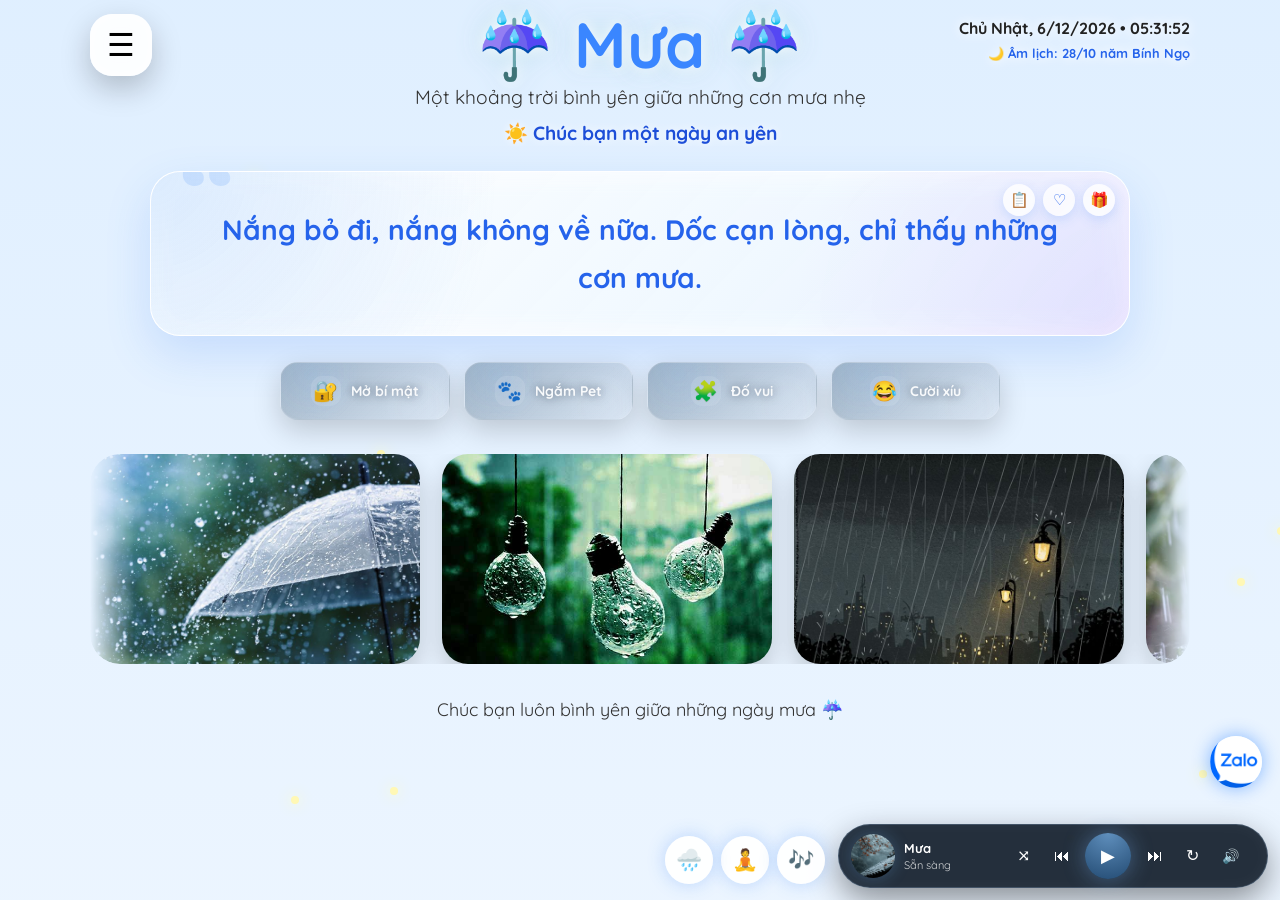
==== index.html @ 6fedd8ae "UP" ====
<!DOCTYPE html>
<html lang="vi">
<head>
  <meta charset="UTF-8">
  <meta name="viewport" content="width=device-width, initial-scale=1.0">
  <title>Mưa</title>

  <link href="https://fonts.googleapis.com/css2?family=Quicksand:wght@400;700&display=swap" rel="stylesheet">
  <link rel="stylesheet" href="css/index.css">


  <style>
    /* HOME QUICK RANDOM FEATURES */
    .home-random-actions{
      width:min(760px,92%);
      margin:24px auto 8px;
      display:flex;
      justify-content:center;
      align-items:center;
      gap:16px;
      flex-wrap:wrap;
      position:relative;
      z-index:8;
    }

    .home-random-btn{
      border:none;
      cursor:pointer;
      padding:15px 22px;
      border-radius:999px;
      font-family:'Quicksand',sans-serif;
      font-size:17px;
      font-weight:700;
      color:#fff;
      background:linear-gradient(135deg,rgba(59,130,246,.86),rgba(244,114,182,.78));
      box-shadow:
        0 14px 32px rgba(59,130,246,.25),
        inset 0 0 16px rgba(255,255,255,.22);
      backdrop-filter:blur(10px);
      transition:.25s ease;
    }

    .home-random-btn:hover{
      transform:translateY(-4px) scale(1.035);
      box-shadow:
        0 18px 38px rgba(244,114,182,.28),
        0 0 22px rgba(255,255,255,.22);
    }

    .secret-modal,
    .pet-home-modal,
    .pet-home-fullscreen{
      position:fixed;
      inset:0;
      display:none;
      align-items:center;
      justify-content:center;
      background:rgba(8,14,26,.74);
      backdrop-filter:blur(12px);
      z-index:9999999;
      padding:22px;
    }

    .secret-modal.show,
    .pet-home-modal.show,
    .pet-home-fullscreen.show{
      display:flex;
      animation:homeModalFade .24s ease;
    }

    @keyframes homeModalFade{
      from{opacity:0}
      to{opacity:1}
    }

    .secret-card-modal{
      width:min(620px,94vw);
      position:relative;
      border-radius:34px;
      padding:36px 34px;
      text-align:center;
      color:#fff;
      background:linear-gradient(145deg,rgba(22,28,46,.96),rgba(15,18,30,.94));
      border:1px solid rgba(255,255,255,.25);
      box-shadow:0 28px 90px rgba(0,0,0,.42);
      animation:secretFlipIn .36s cubic-bezier(.2,.8,.2,1);
    }

    @keyframes secretFlipIn{
      from{transform:rotateX(10deg) scale(.92) translateY(18px);opacity:0}
      to{transform:rotateX(0) scale(1) translateY(0);opacity:1}
    }

    .secret-close-btn,
    .pet-home-close-btn,
    .pet-home-view-close{
      position:absolute;
      top:14px;
      right:16px;
      width:42px;
      height:42px;
      border:none;
      border-radius:50%;
      cursor:pointer;
      color:#fff;
      background:rgba(255,255,255,.16);
      font-size:26px;
      box-shadow:0 8px 22px rgba(0,0,0,.22);
      transition:.22s ease;
      z-index:50;
    }

    .secret-close-btn:hover,
    .pet-home-close-btn:hover,
    .pet-home-view-close:hover{
      transform:scale(1.08) rotate(6deg);
      background:rgba(255,255,255,.24);
    }

    .secret-icon{
      font-size:58px;
      margin-bottom:10px;
    }

    .secret-card-modal h2{
      margin:0 0 14px;
      color:#ffe6a7;
      font-size:30px;
    }

    .secret-card-modal p{
      margin:0 auto 24px;
      max-width:520px;
      line-height:1.75;
      font-size:18px;
      color:#f7f7f7;
    }

    .secret-next-btn{
      border:none;
      cursor:pointer;
      border-radius:999px;
      padding:13px 20px;
      font-family:'Quicksand',sans-serif;
      font-weight:700;
      color:#5b3410;
      background:linear-gradient(135deg,#ffe6a7,#fbbf24);
      box-shadow:0 12px 26px rgba(251,191,36,.22);
    }

    /* PET FULLSCREEN COVER FLOW - HOME */
    .pet-home-modal{
      padding:18px;
      background:
        radial-gradient(circle at 18% 18%,rgba(96,165,250,.22),transparent 34%),
        radial-gradient(circle at 82% 78%,rgba(244,114,182,.22),transparent 32%),
        rgba(8,14,26,.78);
    }

    .pet-home-box{
      width:min(1180px,96vw);
      height:min(760px,92vh);
      min-height:560px;
      position:relative;
      border-radius:46px;
      padding:46px 78px;
      background:linear-gradient(135deg,rgba(255,255,255,.92),rgba(235,246,255,.78));
      border:1px solid rgba(255,255,255,.9);
      box-shadow:
        0 30px 96px rgba(0,0,0,.42),
        0 24px 65px rgba(59,130,246,.18),
        inset 0 0 34px rgba(255,255,255,.7);
      backdrop-filter:blur(12px);
      overflow:hidden;
      animation:petBoxZoom .28s cubic-bezier(.2,.8,.2,1);
    }

    @keyframes petBoxZoom{
      from{transform:scale(.94) translateY(16px);opacity:0}
      to{transform:scale(1) translateY(0);opacity:1}
    }

    .pet-home-box::before,
    .pet-home-box::after{
      position:absolute;
      font-size:52px;
      opacity:.18;
      pointer-events:none;
      filter:drop-shadow(0 0 10px rgba(255,255,255,.8));
    }

    .pet-home-box::before{content:"🐾";top:24px;left:28px;transform:rotate(-18deg)}
    .pet-home-box::after{content:"🐾";right:28px;bottom:24px;transform:rotate(18deg)}

    .pet-home-title{
      margin:0 52px 26px;
      text-align:center;
      font-size:44px;
      color:#fff;
      text-shadow:
        0 0 14px rgba(255,255,255,.92),
        0 0 30px rgba(96,165,250,.75),
        0 0 48px rgba(244,114,182,.45);
      animation:petTitleFloat 3s ease-in-out infinite;
    }

    @keyframes petTitleFloat{
      0%,100%{transform:translateY(0)}
      50%{transform:translateY(-6px)}
    }

    .pet-home-empty{
      min-height:450px;
      display:flex;
      align-items:center;
      justify-content:center;
      flex-direction:column;
      gap:12px;
      color:#2563eb;
      font-size:22px;
      font-weight:700;
      position:relative;
      z-index:3;
    }

    .pet-home-window{
      width:min(900px,84vw);
      height:500px;
      margin:0 auto;
      display:none;
      align-items:center;
      justify-content:center;
      position:relative;
      overflow:hidden;
      z-index:3;
      -webkit-mask-image:linear-gradient(90deg,transparent 0%,#000 13%,#000 87%,transparent 100%);
      mask-image:linear-gradient(90deg,transparent 0%,#000 13%,#000 87%,transparent 100%);
    }

    .pet-home-track{
      position:relative;
      width:100%;
      height:100%;
    }

    .pet-home-card{
      position:absolute;
      top:50%;
      left:50%;
      width:250px;
      height:330px;
      border:none;
      padding:0;
      cursor:pointer;
      overflow:hidden;
      border-radius:34px;
      background:#fff;
      box-shadow:0 16px 38px rgba(15,23,42,.18);
      transform:translate(-50%,-50%);
      transition:
        transform .12s linear,
        opacity .12s linear,
        filter .12s linear,
        box-shadow .12s linear,
        border-radius .12s linear;
      will-change:transform,opacity,filter;
    }

    .pet-home-card img{
      width:100%;
      height:100%;
      object-fit:cover;
      display:block;
      pointer-events:none;
      user-select:none;
    }

    .pet-home-card.is-center{
      border-radius:42px;
      animation:petCenterBreath 3.8s ease-in-out infinite;
      box-shadow:
        0 34px 88px rgba(59,130,246,.34),
        0 0 0 8px rgba(255,255,255,.50),
        inset 0 0 0 2px rgba(255,255,255,.90);
    }

    .pet-home-card.is-center::before{
      content:"🐾";
      position:absolute;
      top:18px;
      left:20px;
      font-size:32px;
      opacity:.5;
      z-index:2;
      filter:drop-shadow(0 0 10px rgba(255,255,255,.95));
      pointer-events:none;
    }

    @keyframes petCenterBreath{
      0%,100%{box-shadow:0 34px 88px rgba(59,130,246,.30),0 0 0 8px rgba(255,255,255,.46),inset 0 0 0 2px rgba(255,255,255,.90)}
      50%{box-shadow:0 38px 98px rgba(244,114,182,.34),0 0 0 9px rgba(255,255,255,.55),inset 0 0 0 2px rgba(255,255,255,.94)}
    }

    .pet-home-card:hover{
      box-shadow:
        0 30px 82px rgba(244,114,182,.28),
        0 0 0 7px rgba(255,255,255,.5);
    }

    .pet-home-nav{
      position:absolute;
      top:50%;
      transform:translateY(-50%);
      width:60px;
      height:60px;
      border:none;
      border-radius:50%;
      cursor:pointer;
      font-size:34px;
      color:#2563eb;
      background:rgba(255,255,255,.94);
      box-shadow:
        0 14px 34px rgba(59,130,246,.24),
        inset 0 0 18px rgba(255,255,255,.8);
      backdrop-filter:blur(10px);
      z-index:10;
      transition:.25s ease;
    }

    .pet-home-nav:hover{
      transform:translateY(-50%) scale(1.08);
      background:#fff;
      color:#db2777;
      box-shadow:0 18px 40px rgba(244,114,182,.28);
    }

    .pet-home-prev{left:14px}
    .pet-home-next{right:14px}

    .pet-home-fullscreen{
      background:rgba(8,14,26,.78);
    }

    .pet-home-fullscreen-card{
      position:relative;
      max-width:min(900px,94vw);
      max-height:90vh;
      border-radius:34px;
      padding:16px;
      background:linear-gradient(135deg,rgba(255,255,255,.96),rgba(235,246,255,.88));
      box-shadow:0 30px 90px rgba(0,0,0,.42);
      animation:petBoxZoom .28s cubic-bezier(.2,.8,.2,1);
    }

    .pet-home-fullscreen-card img{
      display:block;
      max-width:calc(94vw - 32px);
      max-height:calc(90vh - 32px);
      object-fit:contain;
      border-radius:24px;
      background:#fff;
    }

    .pet-home-view-close{
      top:-16px;
      right:-16px;
      background:rgba(255,255,255,.96);
      color:#1f2937;
    }

    .pet-home-heart{
      position:fixed;
      pointer-events:none;
      z-index:99999999;
      font-size:22px;
      filter:drop-shadow(0 0 8px rgba(255,255,255,.8));
      animation:petHomeHeartFly 1.15s ease forwards;
    }

    @keyframes petHomeHeartFly{
      0%{opacity:0;transform:translate(-50%,-50%) scale(.6)}
      20%{opacity:1}
      100%{opacity:0;transform:translate(-50%,-120px) scale(1.4) rotate(18deg)}
    }

    @media(max-width:900px){
      .pet-home-box{
        width:min(96vw,760px);
        height:min(640px,90vh);
        min-height:430px;
        padding:36px 58px;
        border-radius:38px;
      }

      .pet-home-title{font-size:34px;margin-bottom:18px}
      .pet-home-window{height:390px;width:100%}

      .pet-home-card{
        width:190px;
        height:270px;
        border-radius:28px;
      }

      .pet-home-nav{
        width:52px;
        height:52px;
        font-size:30px;
      }
    }

    @media(max-width:768px){
      .home-random-actions{gap:10px;margin-top:18px}
      .home-random-btn{font-size:15px;padding:12px 15px}
      .pet-home-modal{padding:12px}
      .pet-home-box{
        width:96vw;
        height:82vh;
        min-height:390px;
        padding:28px 42px;
        border-radius:34px;
      }

      .pet-home-title{font-size:28px;margin:0 40px 16px}
      .pet-home-window{height:calc(82vh - 130px);min-height:280px}

      .pet-home-card{
        width:48vw;
        height:58vw;
        max-width:235px;
        max-height:280px;
        border-radius:26px;
      }

      .pet-home-nav{width:42px;height:42px;font-size:25px}
      .pet-home-prev{left:4px}.pet-home-next{right:4px}
      .secret-card-modal{padding:28px 24px}
      .secret-card-modal h2{font-size:24px}
      .secret-card-modal p{font-size:16px}
    }

    @media(max-width:430px){
      .pet-home-box{padding:24px 32px}
      .pet-home-card{width:52vw;height:64vw}
      .pet-home-card.is-center::before{font-size:26px;top:12px;left:14px}
      .pet-home-nav{width:38px;height:38px;font-size:22px}
    }

    /* OCD-FRIENDLY HOME REDESIGN */
    .hero{
      padding-top:96px;
      padding-bottom:10px;
    }

    .greeting{
      margin-top:8px;
    }

    .home-action-panel{
      width:min(880px,92%);
      margin:24px auto 18px;
      padding:18px;
      border-radius:30px;
      position:relative;
      z-index:8;
      background:linear-gradient(135deg,rgba(255,255,255,.18),rgba(255,255,255,.07));
      border:1px solid rgba(255,255,255,.25);
      box-shadow:
        0 18px 46px rgba(15,23,42,.18),
        inset 0 0 24px rgba(255,255,255,.08);
      backdrop-filter:blur(14px);
    }

    .home-action-heading{
      display:flex;
      align-items:flex-end;
      justify-content:space-between;
      gap:12px;
      margin:0 4px 14px;
      color:#fff;
    }

    .home-action-heading span{
      font-size:20px;
      font-weight:700;
      letter-spacing:.2px;
      text-shadow:0 0 12px rgba(255,255,255,.35);
    }

    .home-action-heading small{
      font-size:13px;
      color:rgba(255,255,255,.78);
      font-weight:600;
      text-align:right;
    }

    .home-random-actions{
      width:100%;
      margin:0;
      display:grid;
      grid-template-columns:repeat(4,1fr);
      gap:12px;
    }

    .home-random-btn{
      width:100%;
      min-height:78px;
      border:none;
      cursor:pointer;
      padding:12px 10px;
      border-radius:22px;
      font-family:'Quicksand',sans-serif;
      font-size:15px;
      font-weight:700;
      color:#fff;
      background:linear-gradient(135deg,rgba(15,23,42,.58),rgba(30,41,59,.34));
      border:1px solid rgba(255,255,255,.22);
      box-shadow:
        0 12px 26px rgba(0,0,0,.18),
        inset 0 0 18px rgba(255,255,255,.08);
      backdrop-filter:blur(12px);
      display:flex;
      flex-direction:column;
      align-items:center;
      justify-content:center;
      gap:7px;
      transition:.24s ease;
    }

    .home-random-btn:nth-child(1){background:linear-gradient(135deg,rgba(126,34,206,.62),rgba(30,41,59,.36))}
    .home-random-btn:nth-child(2){background:linear-gradient(135deg,rgba(37,99,235,.62),rgba(30,41,59,.36))}
    .home-random-btn:nth-child(3){background:linear-gradient(135deg,rgba(219,39,119,.58),rgba(30,41,59,.36))}
    .home-random-btn:nth-child(4){background:linear-gradient(135deg,rgba(20,184,166,.50),rgba(30,41,59,.36))}

    .home-random-btn:hover{
      transform:translateY(-4px);
      box-shadow:
        0 18px 38px rgba(0,0,0,.24),
        0 0 24px rgba(255,255,255,.18),
        inset 0 0 18px rgba(255,255,255,.12);
      border-color:rgba(255,255,255,.38);
    }

    .action-icon{
      font-size:28px;
      line-height:1;
      filter:drop-shadow(0 0 8px rgba(255,255,255,.32));
    }

    .action-text{
      line-height:1.2;
      white-space:nowrap;
    }

    /* SECRET POPUP - MORE MAGICAL */
    .secret-modal{
      background:
        radial-gradient(circle at 50% 45%,rgba(250,204,21,.18),transparent 18%),
        radial-gradient(circle at 24% 20%,rgba(168,85,247,.28),transparent 28%),
        radial-gradient(circle at 82% 78%,rgba(59,130,246,.22),transparent 30%),
        rgba(2,6,23,.82);
      backdrop-filter:blur(16px);
      overflow:hidden;
    }

    .secret-modal::before{
      content:"";
      position:absolute;
      width:720px;
      height:720px;
      border-radius:50%;
      background:conic-gradient(from 0deg,transparent,rgba(250,204,21,.20),transparent,rgba(168,85,247,.20),transparent);
      animation:secretAuraSpin 12s linear infinite;
      filter:blur(2px);
      opacity:.72;
    }

    .secret-modal::after{
      content:"";
      position:absolute;
      inset:0;
      background-image:
        radial-gradient(circle,rgba(255,255,255,.72) 0 1px,transparent 1.5px),
        radial-gradient(circle,rgba(251,191,36,.55) 0 1px,transparent 1.5px);
      background-size:92px 92px,137px 137px;
      background-position:0 0,35px 40px;
      animation:secretStarsFloat 15s linear infinite;
      opacity:.28;
      pointer-events:none;
    }

    @keyframes secretAuraSpin{
      to{transform:rotate(360deg)}
    }

    @keyframes secretStarsFloat{
      to{background-position:0 -180px,35px -260px}
    }

    .secret-card-modal{
      overflow:hidden;
      isolation:isolate;
      background:
        linear-gradient(145deg,rgba(31,41,75,.96),rgba(10,15,30,.95)),
        radial-gradient(circle at 50% 0%,rgba(251,191,36,.18),transparent 42%);
      border:1px solid rgba(255,255,255,.28);
      box-shadow:
        0 32px 100px rgba(0,0,0,.52),
        0 0 70px rgba(250,204,21,.18);
    }

    .secret-card-modal::before{
      content:"";
      position:absolute;
      inset:-2px;
      background:linear-gradient(120deg,transparent 15%,rgba(255,255,255,.20) 35%,transparent 55%);
      transform:translateX(-120%);
      animation:secretCardShine 3.8s ease-in-out infinite;
      pointer-events:none;
      z-index:-1;
    }

    @keyframes secretCardShine{
      0%,42%{transform:translateX(-120%)}
      72%,100%{transform:translateX(120%)}
    }

    .secret-icon{
      width:86px;
      height:86px;
      margin:0 auto 14px;
      display:flex;
      align-items:center;
      justify-content:center;
      border-radius:28px;
      font-size:48px;
      background:rgba(255,255,255,.12);
      box-shadow:inset 0 0 20px rgba(255,255,255,.12),0 0 28px rgba(250,204,21,.18);
      animation:secretIconFloat 2.8s ease-in-out infinite;
    }

    @keyframes secretIconFloat{
      0%,100%{transform:translateY(0) rotate(-2deg)}
      50%{transform:translateY(-7px) rotate(2deg)}
    }

    .secret-next-btn{
      min-width:210px;
      min-height:48px;
      transition:.22s ease;
    }

    .secret-next-btn:hover{
      transform:translateY(-2px);
      box-shadow:0 16px 32px rgba(251,191,36,.30);
    }

    /* PET POPUP - DARK THEATER MODE */
    .pet-home-modal{
      background:
        radial-gradient(circle at 50% 50%,rgba(30,64,175,.20),transparent 34%),
        rgba(0,0,0,.88);
      backdrop-filter:blur(18px);
    }

    .pet-home-box{
      background:linear-gradient(145deg,rgba(15,23,42,.94),rgba(3,7,18,.92));
      border:1px solid rgba(255,255,255,.16);
      box-shadow:
        0 34px 110px rgba(0,0,0,.72),
        inset 0 0 34px rgba(255,255,255,.05);
    }

    .pet-home-box::before,.pet-home-box::after{
      opacity:.10;
    }

    .pet-home-title{
      color:#f8fafc;
      text-shadow:0 0 22px rgba(147,197,253,.50),0 0 42px rgba(244,114,182,.25);
    }

    .pet-home-empty{
      color:#dbeafe;
      text-shadow:0 0 12px rgba(147,197,253,.32);
    }

    .pet-home-card{
      box-shadow:0 18px 46px rgba(0,0,0,.42);
    }

    .pet-home-card:not(.is-center){
      filter:brightness(.72) saturate(.88);
    }

    .pet-home-card.is-center{
      box-shadow:
        0 34px 92px rgba(0,0,0,.58),
        0 0 0 8px rgba(255,255,255,.22),
        0 0 60px rgba(96,165,250,.22);
    }

    .pet-home-nav{
      color:#e0f2fe;
      background:rgba(15,23,42,.72);
      border:1px solid rgba(255,255,255,.18);
      box-shadow:0 16px 38px rgba(0,0,0,.45),inset 0 0 18px rgba(255,255,255,.08);
    }

    .pet-home-nav:hover{
      background:rgba(30,41,59,.92);
      color:#fbcfe8;
    }

    .pet-home-close-btn{
      background:rgba(15,23,42,.76);
      border:1px solid rgba(255,255,255,.18);
    }

    @media(max-width:900px){
      .home-random-actions{grid-template-columns:repeat(2,1fr)}
      .home-random-btn{min-height:74px}
    }

    @media(max-width:560px){
      .home-action-panel{padding:14px;border-radius:24px}
      .home-action-heading{align-items:flex-start;flex-direction:column;margin-bottom:12px}
      .home-action-heading small{text-align:left}
      .home-random-actions{gap:10px}
      .home-random-btn{min-height:70px;border-radius:18px;font-size:14px}
      .action-icon{font-size:24px}
      .action-text{white-space:normal}
    }


    /* CLEAN CENTERED HOME LAYOUT - QUOTE FIRST */
    .hero{
      padding-top:76px !important;
      padding-bottom:2px !important;
      transform:none !important;
    }

    .hero h1{
      font-size:clamp(44px,5vw,72px) !important;
      margin-bottom:6px !important;
      letter-spacing:.5px;
    }

    .hero p{
      margin-top:4px !important;
      font-size:clamp(16px,1.5vw,21px) !important;
    }

    .greeting{
      margin:8px auto 20px !important;
      text-align:center;
      font-size:clamp(16px,1.5vw,22px) !important;
    }

    .quote{
      width:min(820px,88%) !important;
      margin:18px auto 22px !important;
      position:relative;
      z-index:8;
    }

    .quote-content{
      min-height:92px;
      display:flex;
      align-items:center;
      justify-content:center;
      text-align:center;
    }

    .home-action-panel{
      width:min(430px,86%) !important;
      margin:10px auto 28px !important;
      padding:0 !important;
      background:transparent !important;
      border:0 !important;
      box-shadow:none !important;
      backdrop-filter:none !important;
      position:relative;
      z-index:9;
    }

    .home-action-heading{
      display:none !important;
    }

    .home-random-actions{
      width:100% !important;
      margin:0 !important;
      display:grid !important;
      grid-template-columns:repeat(4,1fr) !important;
      gap:14px !important;
      align-items:center;
      justify-content:center;
    }

    .home-random-btn{
      width:82px !important;
      height:82px !important;
      min-height:82px !important;
      padding:0 !important;
      border-radius:50% !important;
      gap:2px !important;
      justify-self:center;
      background:rgba(255,255,255,.92) !important;
      color:#1e293b !important;
      border:1px solid rgba(255,255,255,.75) !important;
      box-shadow:
        0 13px 28px rgba(0,0,0,.22),
        inset 0 0 18px rgba(255,255,255,.88) !important;
      backdrop-filter:blur(12px);
    }

    .home-random-btn:hover{
      transform:translateY(-6px) scale(1.04) !important;
      box-shadow:
        0 20px 40px rgba(0,0,0,.30),
        0 0 26px rgba(255,255,255,.28),
        inset 0 0 18px rgba(255,255,255,.95) !important;
    }

    .home-random-btn:nth-child(1){background:linear-gradient(135deg,rgba(255,255,255,.96),rgba(237,213,255,.92)) !important;}
    .home-random-btn:nth-child(2){background:linear-gradient(135deg,rgba(255,255,255,.96),rgba(219,234,254,.92)) !important;}
    .home-random-btn:nth-child(3){background:linear-gradient(135deg,rgba(255,255,255,.96),rgba(252,231,243,.92)) !important;}
    .home-random-btn:nth-child(4){background:linear-gradient(135deg,rgba(255,255,255,.96),rgba(204,251,241,.92)) !important;}

    .action-icon{
      font-size:27px !important;
      line-height:1 !important;
      filter:drop-shadow(0 0 6px rgba(255,255,255,.9));
    }

    .action-text{
      font-size:11px !important;
      line-height:1.05 !important;
      white-space:normal !important;
      max-width:64px;
      color:#1e293b;
    }

    .slider{
      margin-top:8px !important;
      margin-bottom:22px !important;
      position:relative;
      z-index:5;
    }

    footer{
      margin-top:8px !important;
    }

    @media(max-width:768px){
      .hero{padding-top:96px !important;}
      .quote{width:min(92%,720px) !important;margin-top:14px !important;}
      .home-action-panel{width:min(370px,88%) !important;margin-bottom:22px !important;}
      .home-random-actions{gap:10px !important;}
      .home-random-btn{width:72px !important;height:72px !important;min-height:72px !important;}
      .action-icon{font-size:24px !important;}
      .action-text{font-size:10px !important;max-width:58px;}
    }

    @media(max-width:420px){
      .home-action-panel{width:min(330px,92%) !important;}
      .home-random-btn{width:66px !important;height:66px !important;min-height:66px !important;}
      .action-text{font-size:9.5px !important;}
    }

  </style>

<style>

/* =========================================================
   FINAL LAYOUT FIX - KHUNG GIỮA / MENU + CLOCK + SLIDER
   ========================================================= */
:root{
  --home-frame-width:min(1280px, calc(100vw - 300px));
}

html, body{
  width:100%;
  overflow-x:hidden !important;
}

body{
  padding-left:0 !important;
  padding-right:0 !important;
  padding-top:0 !important;
}

.top-bar{
  position:fixed !important;
  top:14px !important;
  left:50% !important;
  right:auto !important;
  width:var(--home-frame-width) !important;
  max-width:var(--home-frame-width) !important;
  transform:translateX(-50%) !important;
  display:flex !important;
  align-items:flex-start !important;
  justify-content:space-between !important;
  z-index:999999 !important;
  pointer-events:none !important;
}

.menu-container,
.clock-wrap{
  pointer-events:auto !important;
}

.menu-btn{
  width:62px !important;
  height:62px !important;
  border-radius:22px !important;
  font-size:31px !important;
  background:rgba(255,255,255,.88) !important;
  box-shadow:
    0 12px 30px rgba(0,0,0,.22),
    inset 0 0 18px rgba(255,255,255,.78) !important;
  backdrop-filter:blur(12px) !important;
}

.dropdown{
  top:74px !important;
}

.clock-wrap{
  margin-top:0 !important;
  max-width:390px !important;
  text-align:right !important;
}

.clock-text,
.lunar-text{
  text-align:right !important;
  text-shadow:
    0 0 10px rgba(255,255,255,.98),
    0 0 18px rgba(255,255,255,.65) !important;
}

.hero{
  width:var(--home-frame-width) !important;
  max-width:var(--home-frame-width) !important;
  margin:0 auto !important;
  padding:12px 0 0 !important;
  transform:none !important;
  text-align:center !important;
  position:relative !important;
  z-index:8 !important;
}

.hero h1{
  margin:0 0 8px !important;
  line-height:1.02 !important;
}

.hero p{
  margin:0 !important;
}

.greeting{
  width:var(--home-frame-width) !important;
  margin:12px auto 26px !important;
  text-align:center !important;
  position:relative !important;
  z-index:8 !important;
}

.quote{
  width:min(1120px, calc(var(--home-frame-width) - 120px)) !important;
  max-width:min(1120px, calc(var(--home-frame-width) - 120px)) !important;
  margin:0 auto 26px !important;
  position:relative !important;
  z-index:8 !important;
}

.home-action-panel{
  width:min(920px, calc(var(--home-frame-width) - 260px)) !important;
  max-width:min(920px, calc(var(--home-frame-width) - 260px)) !important;
  margin:0 auto 34px !important;
  position:relative !important;
  z-index:9 !important;
}

.slider{
  width:var(--home-frame-width) !important;
  max-width:var(--home-frame-width) !important;
  margin:0 auto 34px !important;
  overflow:hidden !important;
  border-radius:30px !important;
  padding:0 !important;
  position:relative !important;
  z-index:5 !important;
  -webkit-mask-image:linear-gradient(90deg, transparent 0%, #000 4%, #000 96%, transparent 100%);
  mask-image:linear-gradient(90deg, transparent 0%, #000 4%, #000 96%, transparent 100%);
}

.slide-track{
  gap:22px !important;
  padding:0 !important;
}

.slide{
  width:330px !important;
  height:210px !important;
  border-radius:26px !important;
}

footer{
  width:var(--home-frame-width) !important;
  margin:0 auto !important;
}

@media(max-width:1400px){
  :root{
    --home-frame-width:min(1160px, calc(100vw - 180px));
  }
}

@media(max-width:1100px){
  :root{
    --home-frame-width:calc(100vw - 36px);
  }

  .hero{
    padding-top:82px !important;
  }

  .quote{
    width:min(92%,720px) !important;
    max-width:min(92%,720px) !important;
  }

  .home-action-panel{
    width:min(430px,90%) !important;
    max-width:min(430px,90%) !important;
  }
}

@media(max-width:768px){
  :root{
    --home-frame-width:calc(100vw - 24px);
  }

  .top-bar{
    top:10px !important;
  }

  .menu-btn{
    width:54px !important;
    height:54px !important;
    border-radius:18px !important;
    font-size:27px !important;
  }

  .clock-wrap{
    max-width:190px !important;
  }

  .hero{
    padding-top:88px !important;
  }

  .slide{
    width:235px !important;
    height:155px !important;
  }
}

</style>

<style>


/* =========================================================
   FINAL QUICK ACTION BUTTONS - GLASS PILL PA1
   ========================================================= */
.home-action-panel{
  width:min(720px, calc(var(--home-frame-width, 100vw) - 360px)) !important;
  max-width:min(720px, calc(var(--home-frame-width, 100vw) - 360px)) !important;
  margin:0 auto 34px !important;
  padding:0 !important;
  background:transparent !important;
  border:0 !important;
  box-shadow:none !important;
  backdrop-filter:none !important;
  position:relative !important;
  z-index:9 !important;
}

.home-action-heading{
  display:none !important;
}

.home-random-actions{
  width:100% !important;
  margin:0 !important;
  display:grid !important;
  grid-template-columns:repeat(4, 1fr) !important;
  gap:14px !important;
  align-items:center !important;
  justify-content:center !important;
}

.home-random-btn,
.home-random-btn:nth-child(1),
.home-random-btn:nth-child(2),
.home-random-btn:nth-child(3),
.home-random-btn:nth-child(4){
  width:100% !important;
  height:58px !important;
  min-height:58px !important;
  padding:0 16px !important;
  border-radius:18px !important;
  border:1px solid rgba(255,255,255,.16) !important;
  cursor:pointer !important;
  font-family:'Quicksand',sans-serif !important;
  color:#f8fafc !important;
  background:
    linear-gradient(135deg, rgba(15,23,42,.46), rgba(30,41,59,.22)),
    linear-gradient(135deg, rgba(255,255,255,.10), rgba(255,255,255,.035)) !important;
  box-shadow:
    0 10px 28px rgba(0,0,0,.18),
    inset 0 0 18px rgba(255,255,255,.045) !important;
  backdrop-filter:blur(14px) !important;
  -webkit-backdrop-filter:blur(14px) !important;
  display:flex !important;
  flex-direction:row !important;
  align-items:center !important;
  justify-content:center !important;
  gap:10px !important;
  position:relative !important;
  overflow:hidden !important;
  transform:none !important;
  transition:
    transform .25s ease,
    background .25s ease,
    border-color .25s ease,
    box-shadow .25s ease !important;
}

.home-random-btn::before{
  content:"";
  position:absolute;
  inset:0;
  background:
    radial-gradient(circle at 18% 20%, rgba(147,197,253,.16), transparent 34%),
    radial-gradient(circle at 82% 78%, rgba(255,255,255,.055), transparent 32%);
  opacity:.9;
  pointer-events:none;
}

.home-random-btn::after{
  content:"";
  position:absolute;
  top:-70%;
  left:-25%;
  width:42%;
  height:240%;
  background:linear-gradient(90deg, transparent, rgba(255,255,255,.16), transparent);
  transform:rotate(24deg) translateX(-160%);
  opacity:0;
  pointer-events:none;
}

.home-random-btn:hover{
  transform:translateY(-4px) !important;
  background:
    linear-gradient(135deg, rgba(15,23,42,.58), rgba(30,41,59,.30)),
    linear-gradient(135deg, rgba(255,255,255,.16), rgba(255,255,255,.06)) !important;
  border-color:rgba(255,255,255,.30) !important;
  box-shadow:
    0 16px 38px rgba(0,0,0,.26),
    0 0 22px rgba(147,197,253,.13),
    inset 0 0 18px rgba(255,255,255,.07) !important;
}

.home-random-btn:hover::after{
  opacity:1;
  animation:quickBtnShine 1.15s ease forwards;
}

@keyframes quickBtnShine{
  from{transform:rotate(24deg) translateX(-160%)}
  to{transform:rotate(24deg) translateX(360%)}
}

.action-icon{
  position:relative !important;
  z-index:2 !important;
  width:30px !important;
  height:30px !important;
  min-width:30px !important;
  display:flex !important;
  align-items:center !important;
  justify-content:center !important;
  border-radius:11px !important;
  font-size:20px !important;
  line-height:1 !important;
  background:rgba(255,255,255,.085) !important;
  box-shadow:inset 0 0 10px rgba(255,255,255,.055) !important;
  filter:drop-shadow(0 0 8px rgba(147,197,253,.20)) !important;
}

.action-text{
  position:relative !important;
  z-index:2 !important;
  font-size:14px !important;
  line-height:1.15 !important;
  font-weight:700 !important;
  color:#f8fafc !important;
  max-width:none !important;
  white-space:nowrap !important;
  text-shadow:0 0 10px rgba(15,23,42,.55) !important;
}

body.theme-rain:not(.focus-mode) .home-random-btn,
body.theme-rain:not(.focus-mode) .home-random-btn:nth-child(1),
body.theme-rain:not(.focus-mode) .home-random-btn:nth-child(2),
body.theme-rain:not(.focus-mode) .home-random-btn:nth-child(3),
body.theme-rain:not(.focus-mode) .home-random-btn:nth-child(4){
  background:
    linear-gradient(135deg, rgba(30,64,94,.36), rgba(148,163,184,.16)),
    linear-gradient(135deg, rgba(255,255,255,.14), rgba(255,255,255,.045)) !important;
}

body.theme-night:not(.focus-mode) .home-random-btn,
body.focus-mode .home-random-btn,
body.theme-night:not(.focus-mode) .home-random-btn:nth-child(1),
body.theme-night:not(.focus-mode) .home-random-btn:nth-child(2),
body.theme-night:not(.focus-mode) .home-random-btn:nth-child(3),
body.theme-night:not(.focus-mode) .home-random-btn:nth-child(4),
body.focus-mode .home-random-btn:nth-child(1),
body.focus-mode .home-random-btn:nth-child(2),
body.focus-mode .home-random-btn:nth-child(3),
body.focus-mode .home-random-btn:nth-child(4){
  background:
    linear-gradient(135deg, rgba(2,6,23,.60), rgba(30,41,59,.30)),
    linear-gradient(135deg, rgba(255,255,255,.11), rgba(255,255,255,.035)) !important;
  border-color:rgba(180,220,255,.18) !important;
}

body.theme-flower:not(.focus-mode) .home-random-btn,
body.theme-flower:not(.focus-mode) .home-random-btn:nth-child(1),
body.theme-flower:not(.focus-mode) .home-random-btn:nth-child(2),
body.theme-flower:not(.focus-mode) .home-random-btn:nth-child(3),
body.theme-flower:not(.focus-mode) .home-random-btn:nth-child(4){
  background:
    linear-gradient(135deg, rgba(76,29,149,.36), rgba(190,24,93,.18)),
    linear-gradient(135deg, rgba(255,255,255,.13), rgba(255,255,255,.045)) !important;
}

body.theme-sun:not(.focus-mode) .home-random-btn,
body.theme-sun:not(.focus-mode) .home-random-btn:nth-child(1),
body.theme-sun:not(.focus-mode) .home-random-btn:nth-child(2),
body.theme-sun:not(.focus-mode) .home-random-btn:nth-child(3),
body.theme-sun:not(.focus-mode) .home-random-btn:nth-child(4){
  background:
    linear-gradient(135deg, rgba(120,53,15,.34), rgba(217,119,6,.16)),
    linear-gradient(135deg, rgba(255,255,255,.16), rgba(255,255,255,.05)) !important;
}

@media(max-width:1100px){
  .home-action-panel{
    width:min(640px, 86%) !important;
    max-width:min(640px, 86%) !important;
  }
}

@media(max-width:760px){
  .home-action-panel{
    width:min(420px, 88%) !important;
    max-width:min(420px, 88%) !important;
  }

  .home-random-actions{
    grid-template-columns:repeat(2, 1fr) !important;
    gap:12px !important;
  }

  .home-random-btn,
  .home-random-btn:nth-child(1),
  .home-random-btn:nth-child(2),
  .home-random-btn:nth-child(3),
  .home-random-btn:nth-child(4){
    height:54px !important;
    min-height:54px !important;
    border-radius:17px !important;
    padding:0 12px !important;
  }

  .action-icon{
    width:28px !important;
    height:28px !important;
    min-width:28px !important;
    font-size:18px !important;
  }

  .action-text{
    font-size:13px !important;
  }
}

@media(max-width:420px){
  .home-action-panel{
    width:min(350px, 92%) !important;
  }

  .home-random-actions{
    gap:10px !important;
  }

  .home-random-btn,
  .home-random-btn:nth-child(1),
  .home-random-btn:nth-child(2),
  .home-random-btn:nth-child(3),
  .home-random-btn:nth-child(4){
    height:52px !important;
    min-height:52px !important;
    gap:8px !important;
  }

  .action-text{
    font-size:12px !important;
  }
}

</style>
<style>

/* =========================================================
   QUIZ POPUP SIMPLIFIED - VUI NHẸ, ẨN ĐÁP ÁN KỸ HƠN
   ========================================================= */
.quiz-modal{
  background:
    radial-gradient(circle at 18% 18%, rgba(251,191,36,.24), transparent 28%),
    radial-gradient(circle at 82% 24%, rgba(244,114,182,.22), transparent 30%),
    radial-gradient(circle at 50% 86%, rgba(96,165,250,.22), transparent 34%),
    rgba(5,10,24,.84) !important;
  backdrop-filter:blur(18px) !important;
  -webkit-backdrop-filter:blur(18px) !important;
}

.quiz-modal::before{
  width:780px !important;
  height:780px !important;
  background:conic-gradient(from 0deg, rgba(251,191,36,.18), rgba(244,114,182,.18), rgba(96,165,250,.16), rgba(52,211,153,.14), rgba(251,191,36,.18)) !important;
  opacity:.55 !important;
  filter:blur(10px) !important;
}

.quiz-modal::after{
  content:"?  ?  ?  ?  ?" !important;
  top:9% !important;
  letter-spacing:42px !important;
  opacity:.12 !important;
  font-size:42px !important;
}

.quiz-card-modal{
  width:min(640px,94vw) !important;
  padding:38px 34px 32px !important;
  border-radius:34px !important;
  color:#14213d !important;
  background:
    linear-gradient(145deg, rgba(255,255,255,.96), rgba(255,250,235,.92)),
    radial-gradient(circle at 12% 20%, rgba(251,191,36,.18), transparent 28%),
    radial-gradient(circle at 88% 26%, rgba(244,114,182,.14), transparent 30%) !important;
  box-shadow:
    0 34px 100px rgba(0,0,0,.44),
    0 0 0 10px rgba(255,255,255,.10),
    inset 0 0 34px rgba(255,255,255,.72) !important;
}

.quiz-badge{
  margin:0 auto 16px !important;
  padding:7px 18px !important;
  color:#7c2d12 !important;
  background:linear-gradient(135deg,#fde68a,#fdba74) !important;
}

.quiz-icon{
  display:none !important;
}

.quiz-card-modal h2{
  margin:0 44px 16px !important;
  color:#1d4ed8 !important;
  font-size:32px !important;
}

.quiz-card-modal p{
  max-width:540px !important;
  min-height:82px !important;
  margin:0 auto 22px !important;
  font-size:23px !important;
  line-height:1.65 !important;
  font-weight:800 !important;
  color:#0f172a !important;
}

.quiz-answer-box{
  position:relative !important;
  max-width:520px !important;
  margin:0 auto 20px !important;
  padding:17px 18px !important;
  border-radius:24px !important;
  background:
    repeating-linear-gradient(135deg, rgba(15,23,42,.08) 0 10px, rgba(15,23,42,.03) 10px 20px),
    linear-gradient(135deg, rgba(219,234,254,.88), rgba(252,231,243,.82)) !important;
  border:1px dashed rgba(37,99,235,.28) !important;
  box-shadow:inset 0 0 22px rgba(255,255,255,.45) !important;
  opacity:.38 !important;
  filter:blur(9px) saturate(.7) !important;
  transform:scale(.96) !important;
  cursor:pointer !important;
  transition:.28s ease !important;
}

.quiz-answer-box:not(.show) #quizAnswer{
  color:transparent !important;
  text-shadow:0 0 18px rgba(15,23,42,.58) !important;
  filter:blur(10px) !important;
  user-select:none !important;
}

.quiz-answer-box.show{
  opacity:1 !important;
  filter:blur(0) saturate(1) !important;
  transform:scale(1) !important;
}

.quiz-answer-box.show #quizAnswer{
  color:#7c2d12 !important;
  text-shadow:none !important;
  filter:none !important;
  user-select:auto !important;
}

.quiz-answer-label{
  background:linear-gradient(135deg,#2563eb,#db2777) !important;
}

#quizAnswer{
  font-size:19px !important;
  line-height:1.55 !important;
  font-weight:800 !important;
}

.quiz-show-btn{
  background:linear-gradient(135deg,#2563eb,#7c3aed) !important;
}

.quiz-next-btn{
  background:linear-gradient(135deg,#fde68a,#fb923c) !important;
}

@media(max-width:560px){
  .quiz-card-modal{
    padding:30px 22px 24px !important;
  }
  .quiz-card-modal h2{
    font-size:25px !important;
  }
  .quiz-card-modal p{
    font-size:18px !important;
    min-height:68px !important;
  }
}
</style>

<style>

/* =========================================================
   JOKE POPUP - CƯỜI XẢ STRESS / DARK FUN MODE
   ========================================================= */
.joke-modal{
  position:fixed;
  inset:0;
  display:none;
  align-items:center;
  justify-content:center;
  padding:22px;
  z-index:9999999;
  overflow:hidden;
  background:
    radial-gradient(circle at 18% 22%, rgba(251,191,36,.18), transparent 28%),
    radial-gradient(circle at 82% 20%, rgba(244,114,182,.18), transparent 30%),
    radial-gradient(circle at 52% 82%, rgba(34,211,238,.14), transparent 34%),
    rgba(2,6,23,.88);
  backdrop-filter:blur(18px);
  -webkit-backdrop-filter:blur(18px);
}

.joke-modal.show{
  display:flex;
  animation:jokeModalFade .24s ease;
}

@keyframes jokeModalFade{
  from{opacity:0}
  to{opacity:1}
}

.joke-modal::before{
  content:"";
  position:absolute;
  width:860px;
  height:860px;
  border-radius:50%;
  background:
    conic-gradient(
      from 0deg,
      transparent,
      rgba(251,191,36,.20),
      transparent,
      rgba(244,114,182,.18),
      transparent,
      rgba(34,211,238,.16),
      transparent
    );
  filter:blur(7px);
  opacity:.72;
  animation:jokeAuraSpin 18s linear infinite;
}

.joke-modal::after{
  content:"😂  😆  🤭  😂  😄";
  position:absolute;
  left:50%;
  top:8%;
  transform:translateX(-50%);
  white-space:nowrap;
  letter-spacing:34px;
  font-size:38px;
  opacity:.13;
  filter:blur(.2px);
  pointer-events:none;
  animation:jokeEmojiFloat 9s ease-in-out infinite;
}

@keyframes jokeAuraSpin{
  to{transform:rotate(360deg)}
}

@keyframes jokeEmojiFloat{
  0%,100%{transform:translateX(-50%) translateY(0)}
  50%{transform:translateX(-50%) translateY(18px)}
}

.joke-card-modal{
  width:min(700px,94vw);
  max-height:86vh;
  overflow:hidden;
  position:relative;
  isolation:isolate;
  padding:40px 38px 34px;
  border-radius:38px;
  text-align:center;
  color:#f8fafc;
  background:
    radial-gradient(circle at 14% 18%, rgba(251,191,36,.16), transparent 28%),
    radial-gradient(circle at 88% 14%, rgba(244,114,182,.14), transparent 30%),
    linear-gradient(145deg, rgba(15,23,42,.96), rgba(3,7,18,.94));
  border:1px solid rgba(255,255,255,.18);
  box-shadow:
    0 36px 110px rgba(0,0,0,.64),
    0 0 70px rgba(251,191,36,.14),
    inset 0 0 34px rgba(255,255,255,.045);
  animation:jokeCardPop .35s cubic-bezier(.2,.88,.22,1.18);
}

@keyframes jokeCardPop{
  from{opacity:0;transform:scale(.9) translateY(24px) rotate(-1.5deg)}
  to{opacity:1;transform:scale(1) translateY(0) rotate(0)}
}

.joke-card-modal::before{
  content:"";
  position:absolute;
  inset:-2px;
  z-index:-1;
  background:
    linear-gradient(120deg, transparent 10%, rgba(255,255,255,.16) 34%, transparent 54%);
  transform:translateX(-130%);
  animation:jokeCardShine 4.2s ease-in-out infinite;
  pointer-events:none;
}

@keyframes jokeCardShine{
  0%,46%{transform:translateX(-130%)}
  78%,100%{transform:translateX(130%)}
}

.joke-stage{
  position:absolute;
  inset:0;
  pointer-events:none;
  overflow:hidden;
  opacity:.22;
  z-index:-1;
}

.joke-stage span{
  position:absolute;
  font-size:56px;
  font-weight:800;
  color:rgba(255,255,255,.22);
  text-transform:uppercase;
  animation:jokeHaFloat 7s ease-in-out infinite;
}

.joke-stage span:nth-child(1){left:8%;top:18%;animation-delay:0s}
.joke-stage span:nth-child(2){right:8%;top:26%;animation-delay:1.2s}
.joke-stage span:nth-child(3){left:14%;bottom:12%;animation-delay:2.2s}
.joke-stage span:nth-child(4){right:16%;bottom:14%;animation-delay:3.1s}

@keyframes jokeHaFloat{
  0%,100%{transform:translateY(0) rotate(-8deg);opacity:.18}
  50%{transform:translateY(-18px) rotate(8deg);opacity:.34}
}

.joke-close-btn{
  position:absolute;
  top:16px;
  right:18px;
  width:42px;
  height:42px;
  border:none;
  border-radius:50%;
  cursor:pointer;
  color:#f8fafc;
  background:rgba(255,255,255,.12);
  border:1px solid rgba(255,255,255,.16);
  font-size:26px;
  box-shadow:0 10px 26px rgba(0,0,0,.28);
  transition:.22s ease;
  z-index:10;
}

.joke-close-btn:hover{
  transform:scale(1.08) rotate(7deg);
  background:rgba(255,255,255,.20);
}

.joke-badge{
  width:max-content;
  margin:0 auto 16px;
  padding:8px 18px;
  border-radius:999px;
  font-size:13px;
  font-weight:800;
  letter-spacing:1.8px;
  color:#1f1300;
  background:linear-gradient(135deg,#fde68a,#fb923c);
  box-shadow:
    0 10px 28px rgba(251,146,60,.22),
    inset 0 0 12px rgba(255,255,255,.44);
}

.joke-card-modal h2{
  margin:0 48px 22px;
  font-size:32px;
  line-height:1.25;
  color:#fff7ed;
  text-shadow:
    0 0 18px rgba(251,191,36,.28),
    0 0 32px rgba(244,114,182,.18);
}

.joke-content{
  max-width:570px;
  max-height:42vh;
  overflow-y:auto;
  margin:0 auto 26px;
  padding:24px 26px;
  border-radius:28px;
  text-align:left;
  white-space:pre-line;
  font-size:20px;
  line-height:1.75;
  font-weight:700;
  color:#f8fafc;
  background:
    linear-gradient(135deg, rgba(255,255,255,.10), rgba(255,255,255,.035));
  border:1px solid rgba(255,255,255,.14);
  box-shadow:
    inset 0 0 22px rgba(255,255,255,.045),
    0 16px 42px rgba(0,0,0,.22);
}

.joke-content::-webkit-scrollbar{
  width:8px;
}

.joke-content::-webkit-scrollbar-thumb{
  background:rgba(251,191,36,.45);
  border-radius:999px;
}

.joke-next-btn{
  min-width:190px;
  min-height:50px;
  border:none;
  border-radius:999px;
  cursor:pointer;
  padding:0 24px;
  font-family:'Quicksand',sans-serif;
  font-size:16px;
  font-weight:800;
  color:#2b1700;
  background:linear-gradient(135deg,#fde68a,#fb923c,#f472b6);
  box-shadow:
    0 16px 36px rgba(251,146,60,.24),
    0 0 26px rgba(244,114,182,.16);
  transition:.24s ease;
}

.joke-next-btn:hover{
  transform:translateY(-3px) scale(1.03);
  box-shadow:
    0 22px 44px rgba(251,146,60,.32),
    0 0 32px rgba(244,114,182,.22);
}

.joke-modal.joke-pop .joke-card-modal{
  animation:jokeShakeIn .42s cubic-bezier(.2,.9,.2,1);
}

@keyframes jokeShakeIn{
  0%{transform:scale(.96) rotate(-1.5deg);opacity:.72}
  35%{transform:scale(1.025) rotate(1.2deg);opacity:1}
  70%{transform:scale(.995) rotate(-.6deg)}
  100%{transform:scale(1) rotate(0)}
}

@media(max-width:560px){
  .joke-card-modal{
    padding:32px 22px 26px;
    border-radius:30px;
  }

  .joke-card-modal h2{
    margin:0 38px 18px;
    font-size:25px;
  }

  .joke-content{
    max-height:45vh;
    padding:20px 18px;
    font-size:17px;
    line-height:1.65;
    border-radius:24px;
  }

  .joke-modal::after{
    font-size:28px;
    letter-spacing:18px;
  }

  .joke-stage span{
    font-size:38px;
  }
}
</style>

</head>

<body>

  <div id="loading">
    ☔ Mưa
    <div style="font-size:17px;margin-top:12px;">
      Đang chuẩn bị khoảng trời bình yên...
    </div>
  </div>

  <div class="top-bar">

    <div class="menu-container">
      <button class="menu-btn" id="menuBtn">☰</button>

      <div class="dropdown" id="dropdownMenu">
        <a href="kinhphapcu.html">📖 Kinh Pháp Cú</a>
      </div>
    </div>

    <div class="clock-wrap">
      <div class="clock-text" id="clockText"></div>
      <div class="lunar-text" id="lunarText"></div>
    </div>

  </div>

  <section class="hero">
    <h1>☔ Mưa ☔</h1>
    <p>Một khoảng trời bình yên giữa những cơn mưa nhẹ</p>
  </section>

  <a
    href="https://zalo.me/0878007900"
    target="_blank"
    class="zalo-float"
    title="Chat Zalo"
  >
    <img src="images/zalo.png" alt="Zalo">
  </a>

  <div class="greeting" id="greeting"></div>

  <div class="secret-modal" id="secretModal" aria-hidden="true">
    <div class="secret-card-modal">
      <button class="secret-close-btn" id="secretCloseBtn" type="button" title="Đóng">×</button>
      <div class="secret-icon" id="secretIcon">🔐</div>
      <h2 id="secretTitle">Kho Bí Mật</h2>
      <p id="secretContent">Đang tải bí mật...</p>
      <button class="secret-next-btn" id="secretNextBtn" type="button">Mở bí mật khác 🎲</button>
    </div>
  </div>

  <div class="quiz-modal" id="quizModal" aria-hidden="true">
    <div class="quiz-card-modal">
      <button class="quiz-close-btn" id="quizCloseBtn" type="button" title="Đóng">×</button>

      <div class="quiz-badge">ĐỐ VUI</div>

      <h2 id="quizTitle">Đố vui</h2>
      <p id="quizQuestion">Đang tải câu đố...</p>

      <div class="quiz-answer-box" id="quizAnswerBox">
        <span class="quiz-answer-label">Chạm để xem đáp án</span>
        <div id="quizAnswer">Đáp án đang được che kỹ lắm nha 😆</div>
      </div>

      <div class="quiz-actions">
        <button class="quiz-show-btn" id="quizShowAnswerBtn" type="button">Xem đáp án 👀</button>
        <button class="quiz-next-btn" id="quizNextBtn" type="button">Đố khác 🎲</button>
      </div>
    </div>
  </div>

  <div class="joke-modal" id="jokeModal" aria-hidden="true">
    <div class="joke-card-modal">
      <button class="joke-close-btn" id="jokeCloseBtn" type="button" title="Đóng">×</button>

      <div class="joke-stage">
        <span>ha</span>
        <span>ha</span>
        <span>ha</span>
        <span>ha</span>
      </div>

      <div class="joke-badge">CƯỜI XÍU</div>
      <h2 id="jokeTitle">Truyện cười</h2>
      <div class="joke-content" id="jokeContent">Đang tải truyện cười...</div>

      <button class="joke-next-btn" id="jokeNextBtn" type="button">Truyện khác 😂</button>
    </div>
  </div>

  <div class="pet-home-modal" id="petHomeModal" aria-hidden="true">
    <div class="pet-home-box">
      <button class="pet-home-close-btn" id="petHomeCloseBtn" type="button" title="Đóng">×</button>
      <h2 class="pet-home-title">🐾 Ngắm Pet 🐾</h2>

      <div class="pet-home-empty" id="petHomeEmpty">
        🐶🐱🐰
        <div>Đang tải thú cưng nè...</div>
      </div>

      <div class="pet-home-window" id="petHomeWindow">
        <button class="pet-home-nav pet-home-prev" id="petHomePrevBtn" type="button" title="Ảnh trước">‹</button>
        <div class="pet-home-track" id="petHomeTrack"></div>
        <button class="pet-home-nav pet-home-next" id="petHomeNextBtn" type="button" title="Ảnh tiếp theo">›</button>
      </div>
    </div>
  </div>

  <div class="pet-home-fullscreen" id="petHomeFullscreen" aria-hidden="true">
    <div class="pet-home-fullscreen-card">
      <button class="pet-home-view-close" id="petHomeViewClose" type="button" title="Đóng">×</button>
      <img id="petHomeFullImg" alt="Thú cưng phóng to">
    </div>
  </div>

  <section class="quote" id="quoteCard">
    <div class="quote-actions">
      <button id="copyQuoteBtn" title="Sao chép quote">📋</button>
      <button id="favQuoteBtn" title="Lưu quote yêu thích">♡</button>
      <button id="newQuoteBtn" title="Đổi quote ngay">🎁</button>
    </div>

    <div class="quote-content" id="quoteBox"></div>
    <div class="quote-toast" id="quoteToast"></div>
  </section>


  <section class="home-action-panel" aria-label="Tính năng nhanh">
    <div class="home-action-heading">
      <span>Góc mở nhanh</span>
      <small>Chọn một niềm vui nhỏ hôm nay</small>
    </div>

    <div class="home-random-actions">
      <button id="openSecretBtn" class="home-random-btn" type="button">
        <span class="action-icon">🔐</span>
        <span class="action-text">Mở bí mật</span>
      </button>

      <button id="openPetHomeBtn" class="home-random-btn" type="button">
        <span class="action-icon">🐾</span>
        <span class="action-text">Ngắm Pet</span>
      </button>

      <button id="openQuizBtn" class="home-random-btn" type="button">
        <span class="action-icon">🧩</span>
        <span class="action-text">Đố vui</span>
      </button>

      <button id="openJokeBtn" class="home-random-btn" type="button">
        <span class="action-icon">😂</span>
        <span class="action-text">Cười xíu</span>
      </button>
    </div>
  </section>


  <section class="slider">
    <div class="slide-track" id="slideTrack"></div>
  </section>

  <footer>
    Chúc bạn luôn bình yên giữa những ngày mưa ☔
  </footer>

  <div class="current-song-label" id="currentSongLabel">🎵 Đang tải nhạc...</div>

  <div class="mini-music-player">
    <div class="mini-cover">
      <img src="images/imageshome/8.jpg" alt="Music Cover">
    </div>

    <div class="mini-song-info">
      <div class="mini-song-title" id="miniSongTitle">Đang tải nhạc...</div>
      <div class="mini-song-status" id="miniSongStatus">Sẵn sàng</div>
    </div>

    <button id="miniShuffleBtn" title="Phát ngẫu nhiên">⤨</button>
    <button id="miniPrevBtn" title="Bài trước">⏮</button>
    <button id="miniPlayBtn" class="mini-play" title="Phát / Tạm dừng">▶</button>
    <button id="miniNextBtn" title="Bài tiếp">⏭</button>
    <button id="miniRepeatBtn" title="Lặp lại">↻</button>

    <div class="mini-volume">
      <button id="miniVolumeBtn" class="mini-volume-btn" title="Âm lượng">🔊</button>

      <div class="volume-popup" id="volumePopup">
        <input
          id="miniVolumeSlider"
          type="range"
          min="0"
          max="100"
          value="100"
          title="Âm lượng"
        >
      </div>
    </div>
  </div>
  <div class="floating-tools">
    <button id="themeBtn" class="theme-float" title="Đổi giao diện">🎨</button>
    <button id="focusModeBtn" title="Ngồi nghe mưa">🧘</button>
    <button id="rainSoundBtn" title="Bật / tắt tiếng mưa">🎶</button>
  </div>
  <audio id="bgMusic"></audio>
  <audio id="rainSound" src="audio/nhacnen/rain.mp3" loop></audio>

  <script>

    window.addEventListener("load", () => {
      setTimeout(() => {
        document.getElementById("loading").classList.add("hide");
      }, 900);
    });

    function INT(d) {
      return Math.floor(d);
    }

    function jdFromDate(dd, mm, yy) {
      const a = INT((14 - mm) / 12);
      const y = yy + 4800 - a;
      const m = mm + 12 * a - 3;
      let jd = dd + INT((153 * m + 2) / 5) + 365 * y + INT(y / 4) - INT(y / 100) + INT(y / 400) - 32045;

      if (jd < 2299161) {
        jd = dd + INT((153 * m + 2) / 5) + 365 * y + INT(y / 4) - 32083;
      }

      return jd;
    }

    function jdToDate(jd) {
      let a, b, c;

      if (jd > 2299160) {
        a = jd + 32044;
        b = INT((4 * a + 3) / 146097);
        c = a - INT((b * 146097) / 4);
      } else {
        b = 0;
        c = jd + 32082;
      }

      const d = INT((4 * c + 3) / 1461);
      const e = c - INT((1461 * d) / 4);
      const m = INT((5 * e + 2) / 153);

      const day = e - INT((153 * m + 2) / 5) + 1;
      const month = m + 3 - 12 * INT(m / 10);
      const year = b * 100 + d - 4800 + INT(m / 10);

      return [day, month, year];
    }

    function getNewMoonDay(k, timeZone) {
      const T = k / 1236.85;
      const T2 = T * T;
      const T3 = T2 * T;
      const dr = Math.PI / 180;

      let Jd1 = 2415020.75933 + 29.53058868 * k + 0.0001178 * T2 - 0.000000155 * T3;
      Jd1 += 0.00033 * Math.sin((166.56 + 132.87 * T - 0.009173 * T2) * dr);

      const M = 359.2242 + 29.10535608 * k - 0.0000333 * T2 - 0.00000347 * T3;
      const Mpr = 306.0253 + 385.81691806 * k + 0.0107306 * T2 + 0.00001236 * T3;
      const F = 21.2964 + 390.67050646 * k - 0.0016528 * T2 - 0.00000239 * T3;

      let C1 =
        (0.1734 - 0.000393 * T) * Math.sin(M * dr)
        + 0.0021 * Math.sin(2 * dr * M)
        - 0.4068 * Math.sin(Mpr * dr)
        + 0.0161 * Math.sin(2 * dr * Mpr)
        - 0.0004 * Math.sin(3 * dr * Mpr)
        + 0.0104 * Math.sin(2 * dr * F)
        - 0.0051 * Math.sin((M + Mpr) * dr)
        - 0.0074 * Math.sin((M - Mpr) * dr)
        + 0.0004 * Math.sin((2 * F + M) * dr)
        - 0.0004 * Math.sin((2 * F - M) * dr)
        - 0.0006 * Math.sin((2 * F + Mpr) * dr)
        + 0.0010 * Math.sin((2 * F - Mpr) * dr)
        + 0.0005 * Math.sin((2 * Mpr + M) * dr);

      let deltaT;

      if (T < -11) {
        deltaT = 0.001 + 0.000839 * T + 0.0002261 * T2 - 0.00000845 * T3 - 0.000000081 * T * T3;
      } else {
        deltaT = -0.000278 + 0.000265 * T + 0.000262 * T2;
      }

      const JdNew = Jd1 + C1 - deltaT;

      return INT(JdNew + 0.5 + timeZone / 24);
    }

    function getSunLongitude(jdn, timeZone) {
      const T = (jdn - 2451545.5 - timeZone / 24) / 36525;
      const T2 = T * T;
      const dr = Math.PI / 180;
      const M = 357.52910 + 35999.05030 * T - 0.0001559 * T2 - 0.00000048 * T * T2;
      const L0 = 280.46645 + 36000.76983 * T + 0.0003032 * T2;

      let DL =
        (1.914600 - 0.004817 * T - 0.000014 * T2) * Math.sin(dr * M)
        + (0.019993 - 0.000101 * T) * Math.sin(dr * 2 * M)
        + 0.000290 * Math.sin(dr * 3 * M);

      let L = L0 + DL;
      L = L * dr;
      L = L - Math.PI * 2 * INT(L / (Math.PI * 2));

      return INT(L / Math.PI * 6);
    }

    function getLunarMonth11(yy, timeZone) {
      const off = jdFromDate(31, 12, yy) - 2415021;
      const k = INT(off / 29.530588853);
      let nm = getNewMoonDay(k, timeZone);
      const sunLong = getSunLongitude(nm, timeZone);

      if (sunLong >= 9) {
        nm = getNewMoonDay(k - 1, timeZone);
      }

      return nm;
    }

    function getLeapMonthOffset(a11, timeZone) {
      const k = INT((a11 - 2415021.076998695) / 29.530588853 + 0.5);
      let last = 0;
      let i = 1;
      let arc = getSunLongitude(getNewMoonDay(k + i, timeZone), timeZone);

      do {
        last = arc;
        i++;
        arc = getSunLongitude(getNewMoonDay(k + i, timeZone), timeZone);
      } while (arc !== last && i < 14);

      return i - 1;
    }

    function convertSolar2Lunar(dd, mm, yy, timeZone) {
      const dayNumber = jdFromDate(dd, mm, yy);
      const k = INT((dayNumber - 2415021.076998695) / 29.530588853);
      let monthStart = getNewMoonDay(k + 1, timeZone);

      if (monthStart > dayNumber) {
        monthStart = getNewMoonDay(k, timeZone);
      }

      let a11 = getLunarMonth11(yy, timeZone);
      let b11 = a11;
      let lunarYear;

      if (a11 >= monthStart) {
        lunarYear = yy;
        a11 = getLunarMonth11(yy - 1, timeZone);
      } else {
        lunarYear = yy + 1;
        b11 = getLunarMonth11(yy + 1, timeZone);
      }

      const lunarDay = dayNumber - monthStart + 1;
      const diff = INT((monthStart - a11) / 29);
      let lunarLeap = 0;
      let lunarMonth = diff + 11;

      if (b11 - a11 > 365) {
        const leapMonthDiff = getLeapMonthOffset(a11, timeZone);

        if (diff >= leapMonthDiff) {
          lunarMonth = diff + 10;

          if (diff === leapMonthDiff) {
            lunarLeap = 1;
          }
        }
      }

      if (lunarMonth > 12) {
        lunarMonth = lunarMonth - 12;
      }

      if (lunarMonth >= 11 && diff < 4) {
        lunarYear -= 1;
      }

      return [lunarDay, lunarMonth, lunarYear, lunarLeap];
    }

    function getCanChiYear(year) {
      const can = ["Canh", "Tân", "Nhâm", "Quý", "Giáp", "Ất", "Bính", "Đinh", "Mậu", "Kỷ"];
      const chi = ["Thân", "Dậu", "Tuất", "Hợi", "Tý", "Sửu", "Dần", "Mão", "Thìn", "Tỵ", "Ngọ", "Mùi"];

      return can[year % 10] + " " + chi[year % 12];
    }

    function updateClock(){
      const now = new Date();

      const weekdays = [
        "Chủ Nhật",
        "Thứ Hai",
        "Thứ Ba",
        "Thứ Tư",
        "Thứ Năm",
        "Thứ Sáu",
        "Thứ Bảy"
      ];

      const weekday = weekdays[now.getDay()];
      const time = now.toLocaleTimeString("vi-VN");
      const date = now.toLocaleDateString("vi-VN");

      document.getElementById("clockText").innerHTML =
        `${weekday}, ${date} • ${time}`;

      const lunar = convertSolar2Lunar(now.getDate(), now.getMonth() + 1, now.getFullYear(), 7);
      const lunarDay = String(lunar[0]).padStart(2, "0");
      const lunarMonth = String(lunar[1]).padStart(2, "0");
      const lunarYearName = getCanChiYear(lunar[2]);
      const leapText = lunar[3] === 1 ? " nhuận" : "";

      document.getElementById("lunarText").innerHTML =
        `🌙 Âm lịch: ${lunarDay}/${lunarMonth}${leapText} năm ${lunarYearName}`;
    }

    setInterval(updateClock,1000);
    updateClock();

    const menuBtn = document.getElementById("menuBtn");
    const dropdownMenu = document.getElementById("dropdownMenu");

    menuBtn.addEventListener("click", () => {
      dropdownMenu.classList.toggle("show");
    });

    window.addEventListener("click", e => {
      if(!menuBtn.contains(e.target) && !dropdownMenu.contains(e.target)){
        dropdownMenu.classList.remove("show");
      }
    });

    const hour = new Date().getHours();
    const greeting = document.getElementById("greeting");

    if(hour < 11){
      greeting.innerHTML = "☀️ Chúc bạn một ngày an yên";
    }
    else if(hour < 18){
      greeting.innerHTML = "🌤️ Chúc bạn một ngày an yên";
    }
    else{
      greeting.innerHTML = "🌙 Chúc bạn một buổi tối bình yên";
    }

    let quoteList = [];
    let currentQuoteIndex = -1;

    const quoteCard = document.getElementById("quoteCard");
    const quoteBox = document.getElementById("quoteBox");
    const copyQuoteBtn = document.getElementById("copyQuoteBtn");
    const favQuoteBtn = document.getElementById("favQuoteBtn");
    const newQuoteBtn = document.getElementById("newQuoteBtn");
    const quoteToast = document.getElementById("quoteToast");

    function getFavoriteQuotes() {
      return JSON.parse(localStorage.getItem("favoriteQuotes") || "[]");
    }

    function saveFavoriteQuotes(favorites) {
      localStorage.setItem("favoriteQuotes", JSON.stringify(favorites));
    }

    function showQuoteToast(text) {
      quoteToast.textContent = text;
      quoteToast.classList.add("show");

      setTimeout(() => {
        quoteToast.classList.remove("show");
      }, 1600);
    }

    function updateFavButton() {
      const currentQuote = quoteBox.innerHTML.trim();
      const favorites = getFavoriteQuotes();

      if (favorites.includes(currentQuote)) {
        favQuoteBtn.innerHTML = "❤️";
        favQuoteBtn.classList.add("saved");
      } else {
        favQuoteBtn.innerHTML = "♡";
        favQuoteBtn.classList.remove("saved");
      }
    }

    function showRandomQuote() {
      if (!quoteList.length) return;

      let randomIndex;

      do {
        randomIndex = Math.floor(Math.random() * quoteList.length);
      } while (randomIndex === currentQuoteIndex && quoteList.length > 1);

      currentQuoteIndex = randomIndex;

      quoteCard.classList.add("fade-out");

      setTimeout(() => {
        quoteBox.innerHTML = quoteList[currentQuoteIndex];
        quoteCard.classList.remove("fade-out");
        updateFavButton();
      }, 800);
    }

    fetch("json/quotes.json")
    .then(response => response.json())
    .then(quotes => {
      quoteList = quotes;

      showRandomQuote();

      setInterval(() => {
        showRandomQuote();
      }, 10000);
    })
    .catch(error => {
      console.error("Không tải được quotes.json", error);
      quoteBox.innerHTML = "Bình yên không ở đâu xa, chỉ ở trong lòng";
    });

    copyQuoteBtn.addEventListener("click", e => {
      e.stopPropagation();

      const text = quoteBox.innerText.trim();

      if (!text) return;

      navigator.clipboard.writeText(text)
      .then(() => {
        showQuoteToast("Đã sao chép quote 📋");
      })
      .catch(() => {
        showQuoteToast("Không sao chép được");
      });
    });

    favQuoteBtn.addEventListener("click", e => {
      e.stopPropagation();

      const currentQuote = quoteBox.innerHTML.trim();

      if (!currentQuote) return;

      let favorites = getFavoriteQuotes();

      if (favorites.includes(currentQuote)) {
        favorites = favorites.filter(item => item !== currentQuote);
        showQuoteToast("Đã bỏ khỏi yêu thích");
      } else {
        favorites.push(currentQuote);
        showQuoteToast("Đã lưu quote yêu thích ❤️");
      }

      saveFavoriteQuotes(favorites);
      updateFavButton();
    });

    newQuoteBtn.addEventListener("click", e => {
      e.stopPropagation();
      showRandomQuote();
      quoteCard.classList.add("peace-pulse");

      setTimeout(() => {
        quoteCard.classList.remove("peace-pulse");
      }, 850);
    });

    fetch("json/imageshome.json")
    .then(response => response.json())
    .then(images => {
      const slideTrack = document.getElementById("slideTrack");
      const duplicated = [...images, ...images];

      duplicated.forEach(src => {
        const slide = document.createElement("div");
        slide.className = "slide";
        slide.innerHTML = `<img src="${src}">`;
        slideTrack.appendChild(slide);
      });
    });

    const bgMusic = document.getElementById("bgMusic");
    const rainSound = document.getElementById("rainSound");

    const focusModeBtn = document.getElementById("focusModeBtn");
    const miniPlayBtn = document.getElementById("miniPlayBtn");
    const miniPrevBtn = document.getElementById("miniPrevBtn");
    const miniNextBtn = document.getElementById("miniNextBtn");
    const miniShuffleBtn = document.getElementById("miniShuffleBtn");
    const miniRepeatBtn = document.getElementById("miniRepeatBtn");
    const rainSoundBtn = document.getElementById("rainSoundBtn");
    const currentSongLabel = document.getElementById("currentSongLabel");
    const miniSongTitle = document.getElementById("miniSongTitle");
    const miniSongStatus = document.getElementById("miniSongStatus");
    const miniVolumeBtn = document.getElementById("miniVolumeBtn");
    const miniVolumeSlider = document.getElementById("miniVolumeSlider");
    const volumePopup = document.getElementById("volumePopup");

    let musicList = [];
    let currentMusicIndex = 0;
    let isMiniPlaying = false;
    let isMiniShuffle = false;
    let isMiniRepeat = false;
    let isRainPlaying = false;
    let isFocusMode = false;

    bgMusic.volume = 1;
    rainSound.volume = 1;

    let lastMiniVolume = 1;

    function updateMiniVolumeIcon(){
      if (!miniVolumeBtn) return;

      if (bgMusic.muted || bgMusic.volume === 0) {
        miniVolumeBtn.innerHTML = "🔇";
      } else if (bgMusic.volume < 0.5) {
        miniVolumeBtn.innerHTML = "🔉";
      } else {
        miniVolumeBtn.innerHTML = "🔊";
      }
    }

    if (miniVolumeSlider) {
      miniVolumeSlider.value = "100";

      miniVolumeSlider.addEventListener("input", () => {
        const value = Number(miniVolumeSlider.value) / 100;
        bgMusic.volume = value;
        bgMusic.muted = value === 0;

        if (value > 0) {
          lastMiniVolume = value;
        }

        updateMiniVolumeIcon();
      });
    }

    if (miniVolumeBtn && volumePopup) {
      miniVolumeBtn.addEventListener("click", e => {
        e.stopPropagation();
        volumePopup.classList.toggle("show");
      });

      volumePopup.addEventListener("click", e => {
        e.stopPropagation();
      });

      document.addEventListener("click", () => {
        volumePopup.classList.remove("show");
      });
    }

    updateMiniVolumeIcon();

    async function loadMusicList() {
      try {
        const response = await fetch("json/music-list.json");

        if (!response.ok) {
          throw new Error("Không tải được music-list.json");
        }

        musicList = await response.json();

        if (!Array.isArray(musicList) || musicList.length === 0) {
          currentSongLabel.textContent = "🎵 Chưa có danh sách nhạc";
          miniSongTitle.textContent = "Chưa có nhạc";
          miniSongStatus.textContent = "Danh sách trống";
          return;
        }

        bgMusic.src = "audio/lists/" + musicList[currentMusicIndex].file;
        bgMusic.load();
        updateCurrentSongLabel();
      }
      catch(error){
        console.error(error);
        currentSongLabel.textContent = "🎵 Không tải được nhạc";
        miniSongTitle.textContent = "Không tải được nhạc";
        miniSongStatus.textContent = "Kiểm tra music-list.json";
      }
    }

    function updateCurrentSongLabel() {
      if (!musicList.length) {
        currentSongLabel.textContent = "🎵 Chưa có nhạc";
        miniSongTitle.textContent = "Chưa có nhạc";
        miniSongStatus.textContent = "Danh sách trống";
        return;
      }

      const currentTitle =
        musicList[currentMusicIndex].title || musicList[currentMusicIndex].file;

      currentSongLabel.textContent = "🎵 " + currentTitle;
      miniSongTitle.textContent = currentTitle;
      miniSongStatus.textContent = isMiniPlaying ? "Đang phát..." : "Sẵn sàng";
    }

    function loadMiniSong(index) {
      if (!musicList.length) return;

      currentMusicIndex = index;
      bgMusic.src = "audio/lists/" + musicList[currentMusicIndex].file;
      bgMusic.load();
      updateCurrentSongLabel();
    }

    function playMiniMusic() {
      if (!musicList.length) return;

      bgMusic.play()
      .then(() => {
        isMiniPlaying = true;
        miniPlayBtn.innerHTML = "Ⅱ";
        miniSongStatus.textContent = "Đang phát...";
      })
      .catch(error => {
        console.log("Trình duyệt chặn phát nhạc:", error);
      });
    }

    function pauseMiniMusic() {
      bgMusic.pause();
      isMiniPlaying = false;
      miniPlayBtn.innerHTML = "▶";
      miniSongStatus.textContent = "Tạm dừng";
    }

    function getRandomMusicIndex() {
      if (!musicList.length) return 0;
      if (musicList.length <= 1) return currentMusicIndex;

      let randomIndex;

      do {
        randomIndex = Math.floor(Math.random() * musicList.length);
      } while (randomIndex === currentMusicIndex);

      return randomIndex;
    }

    function nextMiniSong() {
      if (!musicList.length) return;

      if (isMiniShuffle) {
        currentMusicIndex = getRandomMusicIndex();
      } else {
        currentMusicIndex = (currentMusicIndex + 1) % musicList.length;
      }

      loadMiniSong(currentMusicIndex);
      playMiniMusic();
    }

    function prevMiniSong() {
      if (!musicList.length) return;

      currentMusicIndex = (currentMusicIndex - 1 + musicList.length) % musicList.length;
      loadMiniSong(currentMusicIndex);
      playMiniMusic();
    }

    focusModeBtn.addEventListener("click", e => {
      e.stopPropagation();

      isFocusMode = !isFocusMode;

      document.body.classList.toggle("focus-mode", isFocusMode);
      focusModeBtn.classList.toggle("active-mini", isFocusMode);
    });

    miniPlayBtn.addEventListener("click", e => {
      e.stopPropagation();

      if (isMiniPlaying) {
        pauseMiniMusic();
      } else {
        playMiniMusic();
      }
    });

    miniNextBtn.addEventListener("click", e => {
      e.stopPropagation();
      nextMiniSong();
    });

    miniPrevBtn.addEventListener("click", e => {
      e.stopPropagation();
      prevMiniSong();
    });

    miniShuffleBtn.addEventListener("click", e => {
      e.stopPropagation();
      isMiniShuffle = !isMiniShuffle;
      miniShuffleBtn.classList.toggle("active-mini", isMiniShuffle);
    });

    miniRepeatBtn.addEventListener("click", e => {
      e.stopPropagation();
      isMiniRepeat = !isMiniRepeat;
      miniRepeatBtn.classList.toggle("active-mini", isMiniRepeat);
    });

    rainSoundBtn.addEventListener("click", e => {
      e.stopPropagation();

      if (isRainPlaying) {
        rainSound.pause();
        isRainPlaying = false;
        rainSoundBtn.classList.remove("active-mini");
      } else {
        rainSound.play()
        .then(() => {
          isRainPlaying = true;
          rainSoundBtn.classList.add("active-mini");
        })
        .catch(error => {
          console.log("Không phát được tiếng mưa:", error);
        });
      }
    });

    bgMusic.addEventListener("ended", () => {
      if (isMiniRepeat) {
        bgMusic.currentTime = 0;
        playMiniMusic();
      } else {
        nextMiniSong();
      }
    });

    loadMusicList();

    for(let i = 0; i < 80; i++){
      const r = document.createElement("div");
      r.className = "rain";
      r.style.left = Math.random() * 100 + "vw";
      r.style.animationDuration = (0.7 + Math.random() * 1.2) + "s";
      r.style.opacity = Math.random();
      document.body.appendChild(r);
    }

    for(let i = 0; i < 14; i++){
      const f = document.createElement("div");
      f.className = "firefly";
      f.style.left = Math.random() * 100 + "vw";
      f.style.top = Math.random() * 100 + "vh";
      f.style.animationDelay = Math.random() * 8 + "s";
      document.body.appendChild(f);
    }

    document.addEventListener("mousemove", e => {
      if(Math.random() > 0.94){
        const p = document.createElement("div");
        p.innerText = "🪷";
        p.style.position = "fixed";
        p.style.left = e.clientX + "px";
        p.style.top = e.clientY + "px";
        p.style.pointerEvents = "none";
        p.style.zIndex = "999999";
        p.style.animation = "petalMove 1.2s forwards";

        document.body.appendChild(p);

        setTimeout(() => {
          p.remove();
        }, 1200);
      }
    });

    const style = document.createElement("style");

    style.innerHTML = `
      @keyframes petalMove{
        to{
          transform:translateY(-60px) rotate(80deg);
          opacity:0;
        }
      }
    `;

    document.head.appendChild(style);
    const themeBtn = document.getElementById("themeBtn");

const themes = [
  {
    name: "theme-rain",
    icon: "🌧️"
  },
  {
    name: "theme-night",
    icon: "🌙"
  },
  {
    name: "theme-flower",
    icon: "🌸"
  },
  {
    name: "theme-sun",
    icon: "☀️"
  }
];

let currentThemeIndex =
Number(localStorage.getItem("mydocThemeIndex") || 0);

function applyTheme(index){

  themes.forEach(theme => {
    document.body.classList.remove(theme.name);
  });

  document.body.classList.add(
    themes[index].name
  );

  themeBtn.innerHTML =
    themes[index].icon;

  localStorage.setItem(
    "mydocThemeIndex",
    index
  );
}

themeBtn.addEventListener("click", e => {

  e.stopPropagation();

  currentThemeIndex =
    (currentThemeIndex + 1) %
    themes.length;

  applyTheme(currentThemeIndex);

});

  applyTheme(currentThemeIndex);

    document.addEventListener("click", e => {
      const ripple = document.createElement("div");
      ripple.className = "ripple";
      ripple.style.left = e.clientX + "px";
      ripple.style.top = e.clientY + "px";

      document.body.appendChild(ripple);

      setTimeout(() => {
        ripple.remove();
      },800);
    });



    /* HOME SECRET RANDOM */
    const openSecretBtn = document.getElementById("openSecretBtn");
    const secretModal = document.getElementById("secretModal");
    const secretCloseBtn = document.getElementById("secretCloseBtn");
    const secretNextBtn = document.getElementById("secretNextBtn");
    const secretIcon = document.getElementById("secretIcon");
    const secretTitle = document.getElementById("secretTitle");
    const secretContent = document.getElementById("secretContent");

    let secretList = [];
    let secretBag = [];
    let secretBagIndex = 0;

    function shuffleSecrets(list){
      const arr = [...list];

      for(let i = arr.length - 1; i > 0; i--){
        const j = Math.floor(Math.random() * (i + 1));
        [arr[i], arr[j]] = [arr[j], arr[i]];
      }

      return arr;
    }

    function resetSecretBag(){
      secretBag = shuffleSecrets(secretList);
      secretBagIndex = 0;
    }

    function showRandomSecret(){
      if(!secretList.length){
        secretIcon.innerHTML = "🔐";
        secretTitle.innerHTML = "Kho Bí Mật";
        secretContent.innerHTML = "Chưa tải được dữ liệu bí mật.";
        return;
      }

      if(!secretBag.length || secretBagIndex >= secretBag.length){
        resetSecretBag();
      }

      const item = secretBag[secretBagIndex];
      secretBagIndex++;

      secretIcon.innerHTML = item.icon || "🔎";
      secretTitle.innerHTML = item.title || "Bí mật nhỏ";
      secretContent.innerHTML = item.content || item.short || "Bí mật này đang trốn mất tiêu rồi.";
    }

    fetch("json/khobimat.json")
    .then(response => response.json())
    .then(data => {
      secretList = Array.isArray(data) ? data : [];
      resetSecretBag();
    })
    .catch(error => {
      console.error("Không tải được json/khobimat.json", error);
      secretList = [];
      secretBag = [];
      secretBagIndex = 0;
    });

    openSecretBtn.addEventListener("click", event => {
      event.stopPropagation();
      showRandomSecret();
      secretModal.classList.add("show");
      secretModal.setAttribute("aria-hidden", "false");
    });

    secretNextBtn.addEventListener("click", event => {
      event.stopPropagation();
      showRandomSecret();
    });

    secretCloseBtn.addEventListener("click", event => {
      event.stopPropagation();
      secretModal.classList.remove("show");
      secretModal.setAttribute("aria-hidden", "true");
    });

    secretModal.addEventListener("click", event => {
      if(event.target === secretModal){
        secretModal.classList.remove("show");
        secretModal.setAttribute("aria-hidden", "true");
      }
    });

    /* HOME PET POPUP */
    const openPetHomeBtn = document.getElementById("openPetHomeBtn");
    const petHomeModal = document.getElementById("petHomeModal");
    const petHomeCloseBtn = document.getElementById("petHomeCloseBtn");
    const petHomeEmpty = document.getElementById("petHomeEmpty");
    const petHomeWindow = document.getElementById("petHomeWindow");
    const petHomeTrack = document.getElementById("petHomeTrack");
    const petHomePrevBtn = document.getElementById("petHomePrevBtn");
    const petHomeNextBtn = document.getElementById("petHomeNextBtn");
    const petHomeFullscreen = document.getElementById("petHomeFullscreen");
    const petHomeFullImg = document.getElementById("petHomeFullImg");
    const petHomeViewClose = document.getElementById("petHomeViewClose");

    let petHomeImages = [];
    let petHomeCards = [];
    let petHomePosition = 0;
    let petHomeStep = 290;
    let petHomeSpeed = 0.10;
    let petHomeLastTime = null;
    let petHomePauseUntil = 0;
    let petHomeFrame = null;
    let petHomeLoaded = false;

    function normalizeHomePetItem(item, index){
      if(typeof item === "string"){
        return {
          name:`Thú cưng ${index + 1}`,
          src:item.includes("/") ? item : `images/thucung/${item}`
        };
      }

      const rawSrc = item.image || item.file || item.src || "";

      return {
        name:item.name || item.title || `Thú cưng ${index + 1}`,
        src:rawSrc.includes("/") ? rawSrc : `images/thucung/${rawSrc}`
      };
    }

    function shuffleHomePets(array){
      const cloned = [...array];
      for(let i = cloned.length - 1; i > 0; i--){
        const j = Math.floor(Math.random() * (i + 1));
        [cloned[i], cloned[j]] = [cloned[j], cloned[i]];
      }
      return cloned;
    }

    function getHomePetStep(){
      if(window.innerWidth <= 430) return window.innerWidth * 0.54;
      if(window.innerWidth <= 768) return window.innerWidth * 0.46;
      return 285;
    }

    function createPetHomeHearts(x, y){
      const icons = ["💗","💖","💕","🐾"];
      for(let i = 0; i < 6; i++){
        const heart = document.createElement("div");
        heart.className = "pet-home-heart";
        heart.textContent = icons[Math.floor(Math.random() * icons.length)];
        heart.style.left = (x + (Math.random() * 56 - 28)) + "px";
        heart.style.top = (y + (Math.random() * 24 - 12)) + "px";
        heart.style.animationDelay = (Math.random() * .16) + "s";
        document.body.appendChild(heart);
        setTimeout(() => heart.remove(), 1300);
      }
    }

    function buildPetHomeCards(){
      petHomeTrack.innerHTML = "";
      petHomeCards = [];
      petHomeStep = getHomePetStep();

      const shuffled = shuffleHomePets(petHomeImages);
      const repeated = [];
      const loops = Math.max(5, Math.ceil(22 / Math.max(1, shuffled.length)));

      for(let i = 0; i < loops; i++){
        shuffled.forEach(item => repeated.push(item));
      }

      repeated.forEach((item, index) => {
        const button = document.createElement("button");
        button.type = "button";
        button.className = "pet-home-card";
        button.dataset.index = index;
        button.dataset.src = item.src;
        button.dataset.name = item.name;
        button.innerHTML = `<img src="${item.src}" alt="${item.name}">`;

        button.addEventListener("click", event => {
          event.stopPropagation();
          createPetHomeHearts(event.clientX, event.clientY);

          if(button.classList.contains("is-center")){
            openPetHomeFullscreen(item.src, item.name);
          }else{
            focusPetHomeCard(index);
          }
        });

        petHomeTrack.appendChild(button);
        petHomeCards.push(button);
      });

      petHomePosition = Math.floor(petHomeCards.length / 2) * petHomeStep;
      updatePetHomeFlow();
    }

    function updatePetHomeFlow(){
      if(!petHomeCards.length) return;

      const totalWidth = petHomeCards.length * petHomeStep;
      const centerLoop = totalWidth / 2;

      if(petHomePosition > totalWidth - petHomeStep * 6){
        petHomePosition -= centerLoop;
      }

      if(petHomePosition < petHomeStep * 4){
        petHomePosition += centerLoop;
      }

      let closestCard = null;
      let closestDistance = Infinity;

      petHomeCards.forEach((card, index) => {
        let x = index * petHomeStep - petHomePosition;

        while(x < -totalWidth / 2) x += totalWidth;
        while(x > totalWidth / 2) x -= totalWidth;

        const normalized = Math.min(Math.abs(x) / petHomeStep, 2.6);
        const centerStrength = Math.max(0, 1 - normalized);
        const scale = 0.72 + centerStrength * 0.48;
        const opacity = Math.max(0, 1 - Math.max(0, normalized - .2) * .35);
        const blur = Math.min(2.2, normalized * .75);
        const rotate = Math.max(-10, Math.min(10, x / petHomeStep * -5));
        const translateY = centerStrength * -10;

        card.style.transform = `translate(calc(-50% + ${x}px), calc(-50% + ${translateY}px)) scale(${scale}) rotateY(${rotate}deg)`;
        card.style.opacity = opacity;
        card.style.filter = `saturate(${0.88 + centerStrength * .26}) brightness(${0.92 + centerStrength * .1}) blur(${blur}px)`;
        card.style.zIndex = String(Math.round(10 + centerStrength * 100));

        if(Math.abs(x) < closestDistance){
          closestDistance = Math.abs(x);
          closestCard = card;
        }
      });

      petHomeCards.forEach(card => card.classList.remove("is-center"));
      if(closestCard){
        closestCard.classList.add("is-center");
      }
    }

    function animatePetHomeFlow(time){
      if(petHomeLastTime === null) petHomeLastTime = time;
      const delta = Math.min(40, time - petHomeLastTime);
      petHomeLastTime = time;

      if(time > petHomePauseUntil){
        petHomePosition += petHomeSpeed * delta;
      }

      updatePetHomeFlow();
      petHomeFrame = requestAnimationFrame(animatePetHomeFlow);
    }

    function focusPetHomeCard(index){
      petHomePosition = index * petHomeStep;
      petHomePauseUntil = performance.now() + 1800;
      updatePetHomeFlow();
    }

    function movePetHome(direction){
      petHomePosition += direction * petHomeStep;
      petHomePauseUntil = performance.now() + 1600;
      updatePetHomeFlow();
    }

    function openPetHomeFullscreen(src, alt){
      if(!src) return;
      petHomeFullImg.src = src;
      petHomeFullImg.alt = alt || "Thú cưng phóng to";
      petHomeFullscreen.classList.add("show");
      petHomeFullscreen.setAttribute("aria-hidden", "false");
      petHomePauseUntil = performance.now() + 2600;
    }

    function closePetHomeFullscreen(){
      petHomeFullscreen.classList.remove("show");
      petHomeFullscreen.setAttribute("aria-hidden", "true");
      petHomeFullImg.removeAttribute("src");
    }

    function loadPetHomeImages(){
      if(petHomeLoaded) return;
      petHomeLoaded = true;

      fetch("json/thuvienthucung.json")
      .then(response => response.json())
      .then(data => {
        petHomeImages = data
          .map(normalizeHomePetItem)
          .filter(item => item.src && item.src !== "images/thucung/");

        if(!petHomeImages.length){
          petHomeEmpty.innerHTML = "🐾<div>Chưa có ảnh trong thư viện</div>";
          return;
        }

        petHomeEmpty.style.display = "none";
        petHomeWindow.style.display = "flex";
        buildPetHomeCards();

        if(petHomeFrame) cancelAnimationFrame(petHomeFrame);
        petHomeFrame = requestAnimationFrame(animatePetHomeFlow);
      })
      .catch(error => {
        console.error("Không tải được json/thuvienthucung.json", error);
        petHomeEmpty.innerHTML = "🐾<div>Không tải được json/thuvienthucung.json</div>";
      });
    }

    openPetHomeBtn.addEventListener("click", event => {
      event.stopPropagation();
      petHomeModal.classList.add("show");
      petHomeModal.setAttribute("aria-hidden", "false");
      loadPetHomeImages();
    });

    petHomeCloseBtn.addEventListener("click", event => {
      event.stopPropagation();
      petHomeModal.classList.remove("show");
      petHomeModal.setAttribute("aria-hidden", "true");
    });

    petHomeModal.addEventListener("click", event => {
      if(event.target === petHomeModal){
        petHomeModal.classList.remove("show");
        petHomeModal.setAttribute("aria-hidden", "true");
      }
    });

    petHomePrevBtn.addEventListener("click", event => {
      event.stopPropagation();
      movePetHome(-1);
      createPetHomeHearts(event.clientX, event.clientY);
    });

    petHomeNextBtn.addEventListener("click", event => {
      event.stopPropagation();
      movePetHome(1);
      createPetHomeHearts(event.clientX, event.clientY);
    });

    petHomeViewClose.addEventListener("click", event => {
      event.stopPropagation();
      closePetHomeFullscreen();
    });

    petHomeFullscreen.addEventListener("click", event => {
      if(event.target === petHomeFullscreen){
        closePetHomeFullscreen();
      }
    });

    window.addEventListener("resize", () => {
      if(!petHomeCards.length) return;
      const centerRatio = petHomePosition / petHomeStep;
      petHomeStep = getHomePetStep();
      petHomePosition = centerRatio * petHomeStep;
      updatePetHomeFlow();
    });

    document.addEventListener("keydown", event => {
      if(event.key === "Escape"){
      if(jokeModal && jokeModal.classList.contains("show")){
        closeJokeModal();
        return;
      }

      if(quizModal && quizModal.classList.contains("show")){
        closeQuizModal();
        return;
      }

        if(secretModal.classList.contains("show")){
          secretModal.classList.remove("show");
          secretModal.setAttribute("aria-hidden", "true");
        }
        if(petHomeFullscreen.classList.contains("show")){
          closePetHomeFullscreen();
        }else if(petHomeModal.classList.contains("show")){
          petHomeModal.classList.remove("show");
          petHomeModal.setAttribute("aria-hidden", "true");
        }
      }
    });

    const openQuizBtn = document.getElementById("openQuizBtn");
    const openJokeBtn = document.getElementById("openJokeBtn");

    const quizModal = document.getElementById("quizModal");
    const quizCloseBtn = document.getElementById("quizCloseBtn");
    const quizTitle = document.getElementById("quizTitle");
    const quizQuestion = document.getElementById("quizQuestion");
    const quizAnswerBox = document.getElementById("quizAnswerBox");
    const quizAnswer = document.getElementById("quizAnswer");
    const quizShowAnswerBtn = document.getElementById("quizShowAnswerBtn");
    const quizNextBtn = document.getElementById("quizNextBtn");

    const jokeModal = document.getElementById("jokeModal");
    const jokeCloseBtn = document.getElementById("jokeCloseBtn");
    const jokeTitle = document.getElementById("jokeTitle");
    const jokeContent = document.getElementById("jokeContent");
    const jokeNextBtn = document.getElementById("jokeNextBtn");

    let jokeList = [];
    let jokeBag = [];
    let jokeBagIndex = 0;

    function shuffleJokes(list){
      const arr = [...list];

      for(let i = arr.length - 1; i > 0; i--){
        const j = Math.floor(Math.random() * (i + 1));
        [arr[i], arr[j]] = [arr[j], arr[i]];
      }

      return arr;
    }

    function resetJokeBag(){
      jokeBag = shuffleJokes(jokeList);
      jokeBagIndex = 0;
    }

    async function loadJokeList(){
      const paths = [
        "json/truyencuoi.json",
        "truyencuoi.json",
        "json/truyencuoi_bien_soan.json",
        "truyencuoi_bien_soan.json"
      ];

      for(const path of paths){
        try{
          const response = await fetch(path);
          if(!response.ok) continue;

          const data = await response.json();
          jokeList = Array.isArray(data) ? data : [];

          if(jokeList.length){
            resetJokeBag();
            return;
          }
        }catch(error){
          console.warn("Không tải được file truyện cười:", path, error);
        }
      }

      jokeList = [];
      jokeBag = [];
      jokeBagIndex = 0;
    }

    function normalizeJoke(item){
      return {
        title: item.title || item.tieude || "Cười xíu",
        content: item.content || item.noidung || item.joke || item.truyen || "Truyện này đang trốn mất tiêu rồi 😆"
      };
    }

    function showRandomJoke(){
      if(!jokeList.length){
        jokeTitle.textContent = "Cười xíu";
        jokeContent.textContent = "Chưa tải được dữ liệu truyện cười. Kiểm tra file json/truyencuoi.json nha.";
        return;
      }

      if(!jokeBag.length || jokeBagIndex >= jokeBag.length){
        resetJokeBag();
      }

      const item = normalizeJoke(jokeBag[jokeBagIndex]);
      jokeBagIndex++;

      jokeTitle.textContent = item.title;
      jokeContent.textContent = item.content;

      jokeModal.classList.remove("joke-pop");
      void jokeModal.offsetWidth;
      jokeModal.classList.add("joke-pop");
    }

    function openJokeModal(){
      showRandomJoke();
      jokeModal.classList.add("show");
      jokeModal.setAttribute("aria-hidden", "false");
    }

    function closeJokeModal(){
      jokeModal.classList.remove("show");
      jokeModal.setAttribute("aria-hidden", "true");
    }

    loadJokeList();

    if(openJokeBtn){
      openJokeBtn.addEventListener("click", event => {
        event.stopPropagation();
        openJokeModal();
      });
    }

    if(jokeNextBtn){
      jokeNextBtn.addEventListener("click", event => {
        event.stopPropagation();
        showRandomJoke();
      });
    }

    if(jokeCloseBtn){
      jokeCloseBtn.addEventListener("click", event => {
        event.stopPropagation();
        closeJokeModal();
      });
    }

    if(jokeModal){
      jokeModal.addEventListener("click", event => {
        if(event.target === jokeModal){
          closeJokeModal();
        }
      });
    }

    let quizList = [];
    let lastQuizIndex = -1;

    async function loadQuizList(){
      const paths = [
        "json/caudovui.json",
        "json/cau_do_vui.json",
        "caudovui.json",
        "cau_do_vui.json"
      ];

      for(const path of paths){
        try{
          const response = await fetch(path);
          if(!response.ok) continue;

          const data = await response.json();
          quizList = Array.isArray(data) ? data : [];
          if(quizList.length) return;
        }catch(error){
          console.warn("Không tải được file câu đố:", path, error);
        }
      }

      quizList = [];
    }

    function normalizeQuiz(item){
      return {
        question: item.question || item.cauhoi || item.title || "Câu đố này đang trốn mất tiêu rồi.",
        answer: item.answer || item.dapan || item.content || "Đáp án cũng trốn luôn rồi 😆"
      };
    }

    function showRandomQuiz(){
      if(!quizList.length){
        quizTitle.innerHTML = "Đố vui";
        quizQuestion.innerHTML = "Chưa tải được dữ liệu câu đố. Kiểm tra file json/caudovui.json hoặc json/cau_do_vui.json nha.";
        quizAnswer.innerHTML = "Không có đáp án để mở rồi 😅";
        quizAnswerBox.classList.remove("show");
        quizShowAnswerBtn.innerHTML = "Xem đáp án 👀";
        return;
      }

      let randomIndex;

      do{
        randomIndex = Math.floor(Math.random() * quizList.length);
      }while(randomIndex === lastQuizIndex && quizList.length > 1);

      lastQuizIndex = randomIndex;
      const item = normalizeQuiz(quizList[randomIndex]);

      quizTitle.innerHTML = "Đố vui";
      quizQuestion.innerHTML = item.question;
      quizAnswer.innerHTML = item.answer;

      quizAnswerBox.classList.remove("show");
      quizShowAnswerBtn.innerHTML = "Hiện đáp án 👀";

      quizModal.classList.remove("quiz-pop");
      void quizModal.offsetWidth;
      quizModal.classList.add("quiz-pop");
    }

    function openQuizModal(){
      showRandomQuiz();
      quizModal.classList.add("show");
      quizModal.setAttribute("aria-hidden", "false");
    }

    function closeQuizModal(){
      quizModal.classList.remove("show");
      quizModal.setAttribute("aria-hidden", "true");
      quizAnswerBox.classList.remove("show");
    }

    loadQuizList();

    if(openQuizBtn){
      openQuizBtn.addEventListener("click", event => {
        event.stopPropagation();
        openQuizModal();
      });
    }

    if(quizNextBtn){
      quizNextBtn.addEventListener("click", event => {
        event.stopPropagation();
        showRandomQuiz();
      });
    }

    if(quizShowAnswerBtn){
      quizShowAnswerBtn.addEventListener("click", event => {
        event.stopPropagation();
        const isShowing = quizAnswerBox.classList.toggle("show");
        quizShowAnswerBtn.innerHTML = isShowing ? "Ẩn đáp án 🙈" : "Xem đáp án 👀";
      });
    }


    if(quizAnswerBox){
      quizAnswerBox.addEventListener("click", event => {
        event.stopPropagation();
        const isShowing = quizAnswerBox.classList.toggle("show");
        quizShowAnswerBtn.innerHTML = isShowing ? "Ẩn đáp án 🙈" : "Xem đáp án 👀";
      });
    }

    if(quizCloseBtn){
      quizCloseBtn.addEventListener("click", event => {
        event.stopPropagation();
        closeQuizModal();
      });
    }

    if(quizModal){
      quizModal.addEventListener("click", event => {
        if(event.target === quizModal){
          closeQuizModal();
        }
      });
    }

  </script>

</body>
</html>
---- css/index.css ----
*{
  margin:0;
  padding:0;
  box-sizing:border-box;
}

body{
  font-family:'Quicksand',sans-serif;
  min-height:100vh;
  overflow-x:hidden;
  padding:20px;

  background:
  linear-gradient(
    rgba(255,255,255,0.82),
    rgba(255,255,255,0.82)
  ),
  url("https://images.unsplash.com/photo-1515694346937-94d85e41e6f0");

  background-size:cover;
  background-position:center;
  background-repeat:no-repeat;
  background-attachment:fixed;
}

/* LOADING */

#loading{
  position:fixed;
  inset:0;
  background:#eaf6ff;
  z-index:9999999;
  display:flex;
  align-items:center;
  justify-content:center;
  flex-direction:column;
  font-size:26px;
  color:#3a86ff;
  transition:.8s;
}

#loading.hide{
  opacity:0;
  pointer-events:none;
}

/* TOP BAR */

.top-bar{
  position:fixed;
  top:8px;
  left:15px;
  right:15px;
  display:flex;
  justify-content:space-between;
  align-items:flex-start;
  z-index:999999;
}

/* MENU */

.menu-container{
  position:relative;
}

.menu-btn{
  width:68px;
  height:68px;
  border:none;
  border-radius:22px;
  background:rgba(255,255,255,0.94);
  font-size:34px;
  cursor:pointer;
  box-shadow:0 8px 24px rgba(0,0,0,0.18);
  transition:.3s;
}

.menu-btn:hover{
  transform:scale(1.10) rotate(-5deg);
}

.dropdown{
  position:absolute;
  top:80px;
  left:0;
  width:240px;
  background:rgba(255,255,255,0.96);
  border-radius:24px;
  padding:18px;
  display:none;
  flex-direction:column;
  gap:14px;
  box-shadow:0 14px 30px rgba(0,0,0,0.18);
  backdrop-filter:blur(10px);
}

.dropdown.show{
  display:flex;
}

.dropdown a{
  text-decoration:none;
  color:#444;
  font-size:18px;
  font-weight:bold;
  padding:14px 16px;
  border-radius:14px;
  transition:.3s;
  background:rgba(230,240,255,0.7);
}

.dropdown a:hover{
  background:linear-gradient(135deg,#89f7fe,#66a6ff);
  color:white;
  transform:translateX(4px);
}

/* CLOCK */

.clock-wrap{
  text-align:right;
}

.clock-text{
  font-size:16px;
  color:#222;
  font-weight:bold;
  text-shadow:0 0 8px rgba(255,255,255,0.95);
  line-height:1.8;
}

.lunar-text{
  margin-top:2px;
  font-size:13px;
  color:#2563eb;
  font-weight:bold;
  text-shadow:0 0 8px rgba(255,255,255,0.95);
}

/* HERO */

.hero{
  text-align:center;
  margin-top:35px;
  margin-bottom:4px;
  transition:.4s;
}

.hero h1{
  font-size:68px;
  color:#3a86ff;
  margin-bottom:4px;
  line-height:1.1;
  text-shadow:
  0 0 14px rgba(255,255,255,0.95),
  0 0 28px rgba(173,216,230,0.9);
  animation:floatTitle 3s ease-in-out infinite;
}

.hero p{
  margin-top:0;
  font-size:20px;
  color:#333;
}

@keyframes floatTitle{
  0%{transform:translateY(0)}
  50%{transform:translateY(-6px)}
  100%{transform:translateY(0)}
}

/* GREETING */

.greeting{
  text-align:center;
  font-size:20px;
  font-weight:bold;
  color:#1d4ed8;
  margin-top:4px;
  margin-bottom:8px;
  text-shadow:0 0 8px rgba(255,255,255,0.9);
}

/* SLIDER */

.slider{
  width:100%;
  overflow:hidden;
  margin-top:5px;
  margin-bottom:35px;
  position:relative;
}

.slide-track{
  display:flex;
  width:max-content;
  animation:scrollSlide 90s linear infinite;
  gap:18px;
}

.slide{
  width:330px;
  height:210px;
  border-radius:26px;
  overflow:hidden;
  flex-shrink:0;
  box-shadow:0 12px 26px rgba(0,0,0,0.18);
}

.slide img{
  width:100%;
  height:100%;
  object-fit:cover;
  transition:.5s;
}

.slide:hover img{
  transform:scale(1.08);
}

@keyframes scrollSlide{
  0%{transform:translateX(0)}
  100%{transform:translateX(-50%)}
}

/* QUOTE */

.quote{
  position:relative;
  max-width:1100px;
  margin:auto;
  margin-bottom:35px;
  padding:34px 56px;
  text-align:center;
  font-size:28px;
  color:#2563eb;
  font-weight:bold;
  line-height:1.7;

  background:
    linear-gradient(135deg, rgba(255,255,255,0.92), rgba(232,244,255,0.84));
  border:1px solid rgba(255,255,255,0.9);
  border-radius:30px;

  box-shadow:
    0 18px 45px rgba(59,130,246,0.18),
    inset 0 0 28px rgba(255,255,255,0.85);

  backdrop-filter:blur(14px);
  overflow:hidden;

  opacity:1;
  transform:translateY(0) scale(1);
  transition:
    opacity 0.8s ease,
    transform 0.8s ease,
    box-shadow 0.3s ease,
    background 0.4s ease;
}

.quote::before{
  content:"“";
  position:absolute;
  top:-42px;
  left:26px;
  font-size:120px;
  color:rgba(59,130,246,0.16);
  font-family:Georgia,serif;
  line-height:1;
}

.quote::after{
  content:"";
  position:absolute;
  inset:0;
  background:
    radial-gradient(circle at top left, rgba(96,165,250,0.22), transparent 35%),
    radial-gradient(circle at bottom right, rgba(192,132,252,0.18), transparent 34%);
  pointer-events:none;
}

.quote:hover{
  box-shadow:
    0 22px 55px rgba(59,130,246,0.25),
    inset 0 0 32px rgba(255,255,255,0.9);
}

.quote.fade-out{
  opacity:0;
  transform:translateY(25px) scale(0.96);
}

.quote.peace-pulse{
  animation:peacePulse .8s ease;
}

@keyframes peacePulse{
  0%{
    transform:scale(1);
  }
  45%{
    transform:scale(1.025);
    box-shadow:
      0 0 42px rgba(96,165,250,0.34),
      inset 0 0 36px rgba(255,255,255,0.95);
  }
  100%{
    transform:scale(1);
  }
}

.quote-content{
  position:relative;
  z-index:2;
  min-height:40px;
}

.quote-actions{
  position:absolute;
  top:12px;
  right:14px;
  display:flex;
  gap:8px;
  z-index:5;
}

.quote-actions button{
  width:32px;
  height:32px;
  border:none;
  border-radius:50%;
  cursor:pointer;
  background:rgba(255,255,255,0.78);
  color:#2563eb;
  font-size:15px;
  box-shadow:0 4px 12px rgba(59,130,246,0.18);
  transition:.25s;
}

.quote-actions button:hover{
  transform:translateY(-2px) scale(1.08);
  background:#ffffff;
}

.quote-actions button.saved{
  color:#ef4444;
}

.quote-toast{
  position:absolute;
  left:50%;
  bottom:10px;
  transform:translateX(-50%) translateY(10px);
  padding:7px 14px;
  border-radius:999px;
  background:rgba(37,99,235,0.92);
  color:white;
  font-size:13px;
  opacity:0;
  pointer-events:none;
  z-index:6;
  transition:.3s;
  white-space:nowrap;
}

.quote-toast.show{
  opacity:1;
  transform:translateX(-50%) translateY(0);
}

/* CUSTOM TEXT TAGS */

red{
  color:#ef4444;
  font-weight:bold;
}

blue{
  color:#60a5fa;
  font-weight:bold;
}

green{
  color:#22c55e;
  font-weight:bold;
}

gold{
  color:#fbbf24;
  font-weight:bold;
}

purple{
  color:#c084fc;
  font-weight:bold;
}

big{
  font-size:1.3em;
  font-weight:bold;
}

small{
  font-size:0.8em;
}

glow{
  color:#fff;
  text-shadow:0 0 10px #60a5fa;
}

/* CURRENT SONG */

.current-song-label{
  position:fixed;
  right:12px;
  bottom:76px;
  max-width:260px;
  padding:7px 12px;
  border-radius:999px;
  background:rgba(255,255,255,0.9);
  color:#2563eb;
  font-size:13px;
  font-weight:bold;
  white-space:nowrap;
  overflow:hidden;
  text-overflow:ellipsis;
  box-shadow:0 8px 22px rgba(0,0,0,0.18);
  z-index:999998;
}

/* FLOATING TOOLS */

.floating-tools{
  position:fixed;
  right:260px;
  bottom:12px;
  display:flex;
  flex-direction:row;
  align-items:center;
  gap:10px;
  z-index:999999;
}

.floating-tools button{
  width:52px;
  height:52px;
  border:none;
  border-radius:50%;
  cursor:pointer;
  font-size:24px;
  background:rgba(255,255,255,0.92);
  box-shadow:0 0 18px rgba(59,130,246,.28);
  transition:.25s;
}

.floating-tools button:hover{
  transform:scale(1.08);
}

.floating-tools button.active-mini{
  background:#2563eb;
  color:white;
  box-shadow:0 0 22px rgba(37,99,235,.55);
}

/* THEME BUTTON */

.theme-float{
  position:static;
  width:52px;
  height:52px;
  border:none;
  border-radius:50%;
  cursor:pointer;
  font-size:24px;
  background:rgba(255,255,255,0.92);
  box-shadow:0 0 18px rgba(59,130,246,.28);
  transition:.25s;
  z-index:99999;
}

.theme-float:hover{
  transform:scale(1.08) rotate(8deg);
}

/* MINI MUSIC PLAYER */

.mini-music-player{
  position:fixed;
  right:12px;
  bottom:12px;
  display:flex;
  align-items:center;
  gap:5px;
  padding:6px 7px;
  background:rgba(4,13,25,0.82);
  border:1px solid rgba(160,210,255,0.16);
  border-radius:999px;
  backdrop-filter:blur(12px);
  box-shadow:0 10px 28px rgba(0,0,0,0.45);
  z-index:999999;
}

.mini-music-player button{
  width:28px;
  height:28px;
  border:none;
  border-radius:50%;
  cursor:pointer;
  font-size:12px;
  color:#ffffff;
  background:radial-gradient(circle at top,#284662,#0d1b2d);
  box-shadow:inset 0 0 8px rgba(255,255,255,0.08);
  transition:.2s;
}

.mini-music-player button:hover{
  transform:scale(1.08);
  background:radial-gradient(circle at top,#3d658b,#12243a);
}

.mini-music-player .mini-play{
  width:36px;
  height:36px;
  font-size:15px;
  background:radial-gradient(circle at top,#5f8fbd,#254b73);
  box-shadow:0 0 18px rgba(120,180,245,0.35);
}

.mini-music-player .active-mini{
  outline:1px solid rgba(150,215,255,0.9);
  box-shadow:0 0 12px rgba(120,190,255,0.55);
}

/* RAIN EFFECT */

.rain{
  position:fixed;
  top:-20px;
  width:2px;
  height:18px;
  background:rgba(100,180,255,0.38);
  animation:rainFall linear infinite;
  pointer-events:none;
  z-index:1;
}

@keyframes rainFall{
  to{transform:translateY(110vh)}
}

/* FIREFLY */

.firefly{
  position:fixed;
  width:8px;
  height:8px;
  border-radius:50%;
  background:#fff8b5;
  box-shadow:0 0 15px #fff8b5;
  animation:fly 9s infinite ease-in-out;
  pointer-events:none;
  z-index:2;
}

@keyframes fly{
  50%{
    transform:translate(80px,-120px);
    opacity:.4;
  }
}

/* RIPPLE CLICK */

.ripple{
  position:fixed;
  border-radius:50%;
  pointer-events:none;
  border:2px solid rgba(59,130,246,.5);
  animation:ripple .8s linear forwards;
  z-index:999999;
}

@keyframes ripple{
  to{
    width:80px;
    height:80px;
    opacity:0;
    transform:translate(-40px,-40px);
  }
}

/* FOOTER */

footer{
  text-align:center;
  color:#333;
  font-size:18px;
  padding-bottom:25px;
}

/* ZALO */

.zalo-float{
  position:fixed;
  right:18px;
  bottom:108px;
  z-index:99999;
}

.zalo-float img{
  width:52px;
  height:52px;
  border-radius:50%;
  transition:.25s;
  box-shadow:
    0 0 18px rgba(0,104,255,.45);
}

.zalo-float img:hover{
  transform:scale(1.08);
}

/* THEMES - chỉ hoạt động khi không bật Ngồi nghe mưa */

body.theme-rain:not(.focus-mode){
  background:
  linear-gradient(rgba(210,232,255,0.70), rgba(230,242,255,0.78)),
  url("https://images.unsplash.com/photo-1515694346937-94d85e41e6f0");
  background-size:cover;
  background-position:center;
  background-attachment:fixed;
}

body.theme-night:not(.focus-mode){
  background:
  linear-gradient(rgba(5,10,20,0.72), rgba(5,10,20,0.84)),
  url("https://images.unsplash.com/photo-1515694346937-94d85e41e6f0");
  background-size:cover;
  background-position:center;
  background-attachment:fixed;
}

body.theme-night:not(.focus-mode) .hero h1,
body.theme-night:not(.focus-mode) .hero p,
body.theme-night:not(.focus-mode) .greeting,
body.theme-night:not(.focus-mode) footer,
body.theme-night:not(.focus-mode) .clock-text,
body.theme-night:not(.focus-mode) .lunar-text{
  color:#eaf4ff;
}

body.theme-night:not(.focus-mode) .quote{
  background:linear-gradient(135deg, rgba(12,25,42,0.86), rgba(20,38,62,0.80));
  color:#eaf4ff;
  border-color:rgba(180,220,255,0.26);
}

body.theme-flower:not(.focus-mode){
  background:
  linear-gradient(rgba(255,235,245,0.78), rgba(255,245,250,0.86)),
  url("https://images.unsplash.com/photo-1515694346937-94d85e41e6f0");
  background-size:cover;
  background-position:center;
  background-attachment:fixed;
}

body.theme-flower:not(.focus-mode) .hero h1,
body.theme-flower:not(.focus-mode) .quote,
body.theme-flower:not(.focus-mode) .greeting,
body.theme-flower:not(.focus-mode) .lunar-text{
  color:#db2777;
}

body.theme-flower:not(.focus-mode) .quote{
  background:linear-gradient(135deg, rgba(255,255,255,0.92), rgba(255,228,240,0.86));
  box-shadow:
    0 18px 45px rgba(219,39,119,0.16),
    inset 0 0 28px rgba(255,255,255,0.85);
}

body.theme-sun:not(.focus-mode){
  background:
  linear-gradient(rgba(255,250,230,0.82), rgba(255,245,210,0.86)),
  url("https://images.unsplash.com/photo-1515694346937-94d85e41e6f0");
  background-size:cover;
  background-position:center;
  background-attachment:fixed;
}

body.theme-sun:not(.focus-mode) .hero h1,
body.theme-sun:not(.focus-mode) .quote,
body.theme-sun:not(.focus-mode) .greeting,
body.theme-sun:not(.focus-mode) .lunar-text{
  color:#d97706;
}

body.theme-sun:not(.focus-mode) .quote{
  background:linear-gradient(135deg, rgba(255,255,255,0.94), rgba(255,244,214,0.88));
}

/* FOCUS MODE - đặt sau theme để luôn thắng */

body.focus-mode,
body.theme-rain.focus-mode,
body.theme-night.focus-mode,
body.theme-flower.focus-mode,
body.theme-sun.focus-mode{
  background:
  linear-gradient(
    rgba(12,18,30,0.68),
    rgba(12,18,30,0.76)
  ),
  url("https://images.unsplash.com/photo-1515694346937-94d85e41e6f0");

  background-size:cover;
  background-position:center;
  background-repeat:no-repeat;
  background-attachment:fixed;
}

.focus-mode .top-bar,
.focus-mode .slider,
.focus-mode .greeting,
.focus-mode footer,
.focus-mode .zalo-float{
  display:none !important;
}

.focus-mode .hero{
  margin-top:115px;
}

.focus-mode .hero p{
  display:none;
}

.focus-mode .hero h1{
  color:#eaf4ff !important;
  text-shadow:
    0 0 18px rgba(160,210,255,0.95),
    0 0 42px rgba(80,150,255,0.55);
}

.focus-mode .quote{
  margin-top:60px;
  max-width:900px;
  background:
    linear-gradient(135deg, rgba(12,25,42,0.82), rgba(20,38,62,0.78)) !important;
  color:#eaf4ff !important;
  border-color:rgba(180,220,255,0.28);
  box-shadow:
    0 24px 70px rgba(0,0,0,0.38),
    inset 0 0 34px rgba(140,190,255,0.08);
}

.focus-mode .quote::before{
  color:rgba(180,220,255,0.16);
}

.focus-mode .quote::after{
  background:
    radial-gradient(circle at top left, rgba(96,165,250,0.15), transparent 36%),
    radial-gradient(circle at bottom right, rgba(56,189,248,0.13), transparent 34%);
}

.focus-mode .current-song-label{
  background:rgba(12,25,42,0.86);
  color:#eaf4ff;
  box-shadow:0 8px 24px rgba(0,0,0,0.35);
}

.focus-mode .rain{
  background:rgba(150,210,255,0.5);
  height:22px;
}

.focus-mode .firefly{
  width:9px;
  height:9px;
  box-shadow:0 0 20px #fff8b5;
}

/* MOBILE */

@media(max-width:768px){

  .floating-tools{
    right:180px;
    bottom:8px;
    gap:6px;
    flex-direction:row;
  }

  .floating-tools button{
    width:46px;
    height:46px;
    font-size:21px;
  }

  .theme-float{
    position:static;
    width:46px;
    height:46px;
    font-size:21px;
  }

  body{
    padding:15px;
    background-attachment:scroll;
  }

  body.focus-mode,
  body.theme-rain.focus-mode,
  body.theme-night.focus-mode,
  body.theme-flower.focus-mode,
  body.theme-sun.focus-mode{
    background-attachment:scroll;
  }

  .top-bar{
    top:6px;
    left:10px;
    right:10px;
  }

  .menu-btn{
    width:58px;
    height:58px;
    font-size:28px;
  }

  .dropdown{
    top:70px;
    width:210px;
  }

  .clock-text{
    font-size:12px;
    max-width:170px;
  }

  .lunar-text{
    font-size:11px;
    max-width:180px;
  }

  .hero{
    margin-top:70px;
    margin-bottom:3px;
  }

  .focus-mode .hero{
    margin-top:100px;
  }

  .hero h1{
    font-size:40px;
    margin-bottom:4px;
    line-height:1.15;
  }

  .hero p{
    font-size:16px;
    margin-top:0;
  }

  .greeting{
    font-size:16px;
    margin-top:3px;
    margin-bottom:6px;
  }

  .slider{
    margin-top:0;
    margin-bottom:25px;
  }

  .slide{
    width:235px;
    height:155px;
  }

  .quote{
    font-size:20px;
    padding:34px 24px 30px;
    margin-bottom:30px;
    border-radius:24px;
  }

  .focus-mode .quote{
    margin-top:50px;
  }

  .quote-actions{
    top:8px;
    right:10px;
    gap:6px;
  }

  .quote-actions button{
    width:28px;
    height:28px;
    font-size:13px;
  }

  .current-song-label{
    right:8px;
    bottom:68px;
    max-width:210px;
    font-size:11px;
    padding:6px 10px;
  }

  .mini-music-player{
    right:8px;
    bottom:8px;
    gap:4px;
    padding:5px 6px;
  }

  .mini-music-player button{
    width:25px;
    height:25px;
    font-size:11px;
  }

  .mini-music-player .mini-play{
    width:32px;
    height:32px;
    font-size:14px;
  }

  .zalo-float{
    right:12px;
    bottom:96px;
  }

  .zalo-float img{
    width:46px;
    height:46px;
  }

}

@media(max-width:480px){
  .floating-tools{
    left:8px;
    right:auto;
    bottom:8px;
  }

  .mini-music-player{
    right:8px;
  }
}


/* PLAYER LAYOUT FIX - WIDE MUSIC BAR */

.current-song-label{
  display:none !important;
}

.mini-music-player{
  position:fixed;
  right:12px;
  bottom:12px;
  width:520px;
  min-height:76px;
  display:flex;
  align-items:center;
  gap:16px;
  padding:10px 18px;
  background:rgba(8,20,34,0.88);
  border:1px solid rgba(180,220,255,0.22);
  border-radius:42px;
  backdrop-filter:blur(16px);
  box-shadow:
    0 12px 32px rgba(0,0,0,0.42),
    inset 0 0 18px rgba(255,255,255,0.04);
  z-index:999999;
}

.mini-cover{
  width:54px;
  height:54px;
  border-radius:50%;
  overflow:hidden;
  flex:0 0 54px;
  box-shadow:0 0 16px rgba(120,190,255,0.25);
}

.mini-cover img{
  width:100%;
  height:100%;
  object-fit:cover;
  display:block;
}

.mini-song-info{
  min-width:135px;
  max-width:155px;
  color:#ffffff;
  line-height:1.25;
  overflow:hidden;
}

.mini-song-title{
  font-size:14px;
  font-weight:700;
  white-space:nowrap;
  overflow:hidden;
  text-overflow:ellipsis;
}

.mini-song-status{
  margin-top:4px;
  font-size:12px;
  color:rgba(255,255,255,0.78);
  white-space:nowrap;
  overflow:hidden;
  text-overflow:ellipsis;
}

.mini-music-player button{
  width:34px;
  height:34px;
  border:none;
  border-radius:50%;
  cursor:pointer;
  font-size:14px;
  color:#ffffff;
  background:transparent;
  box-shadow:none;
  transition:.2s;
  flex:0 0 auto;
}

.mini-music-player button:hover{
  transform:scale(1.12);
  background:rgba(255,255,255,0.08);
}

.mini-music-player .mini-play{
  width:54px;
  height:54px;
  font-size:20px;
  display:flex;
  align-items:center;
  justify-content:center;
  background:radial-gradient(circle at top,#5f8fbd,#244c74);
  box-shadow:0 0 22px rgba(120,180,245,0.4);
}

.mini-music-player .active-mini{
  outline:none;
  color:#6fb6ff;
  text-shadow:0 0 12px rgba(120,190,255,0.8);
  box-shadow:none;
}

.mini-volume{
  display:flex;
  align-items:center;
  gap:8px;
  margin-left:auto;
  color:#ffffff;
  font-size:14px;
}

.mini-volume input{
  width:86px;
  accent-color:#3b82f6;
  cursor:pointer;
}

.floating-tools{
  position:fixed;
  right:548px;
  bottom:20px;
  display:flex;
  flex-direction:row;
  align-items:center;
  gap:10px;
  z-index:999999;
}

.floating-tools button,
.theme-float{
  position:static;
  width:56px;
  height:56px;
  border:none;
  border-radius:50%;
  cursor:pointer;
  font-size:24px;
  background:rgba(255,255,255,0.92);
  box-shadow:0 0 18px rgba(59,130,246,.28);
  transition:.25s;
}

.floating-tools button:hover,
.theme-float:hover{
  transform:scale(1.08);
}

.floating-tools button.active-mini{
  background:#2563eb;
  color:white;
  box-shadow:0 0 22px rgba(37,99,235,.55);
}

@media(max-width:900px){
  .mini-music-player{
    left:12px;
    right:12px;
    bottom:10px;
    width:auto;
    min-height:72px;
    gap:12px;
    padding:9px 14px;
  }

  .mini-song-info{
    min-width:90px;
    max-width:120px;
  }

  .mini-song-title{
    font-size:13px;
  }

  .mini-song-status{
    font-size:11px;
  }

  .floating-tools{
    left:12px;
    right:auto;
    bottom:94px;
    gap:8px;
  }

  .floating-tools button,
  .theme-float{
    width:48px;
    height:48px;
    font-size:21px;
  }
}

@media(max-width:560px){
  .mini-music-player{
    gap:8px;
    padding:8px 10px;
  }

  .mini-cover{
    width:46px;
    height:46px;
    flex-basis:46px;
  }

  .mini-song-info{
    min-width:82px;
    max-width:95px;
  }

  .mini-music-player button{
    width:28px;
    height:28px;
    font-size:12px;
  }

  .mini-music-player .mini-play{
    width:44px;
    height:44px;
    font-size:17px;
  }

  .mini-volume{
    display:none;
  }
}

/* COMPACT PLAYER FINAL FIX */
.mini-music-player{
  width:430px !important;
  min-height:64px !important;
  gap:9px !important;
  padding:8px 12px !important;
  border-radius:36px !important;
}

.mini-cover{
  width:44px !important;
  height:44px !important;
  flex:0 0 44px !important;
}

.mini-song-info{
  min-width:96px !important;
  max-width:110px !important;
}

.mini-song-title{
  font-size:13px !important;
}

.mini-song-status{
  font-size:11px !important;
  margin-top:3px !important;
}

.mini-music-player button{
  width:29px !important;
  height:29px !important;
  font-size:16px !important;
  line-height:1 !important;
}

.mini-music-player .mini-play{
  width:46px !important;
  height:46px !important;
  font-size:18px !important;
}

.mini-volume{
  gap:5px !important;
  margin-left:2px !important;
}

.mini-volume .mini-volume-btn{
  width:28px !important;
  height:28px !important;
  font-size:14px !important;
  display:flex !important;
  align-items:center !important;
  justify-content:center !important;
}

.mini-volume input{
  width:56px !important;
}

.floating-tools{
  right:455px !important;
  bottom:16px !important;
  gap:8px !important;
}

.floating-tools button,
.theme-float{
  width:48px !important;
  height:48px !important;
  font-size:21px !important;
}

@media(max-width:900px){
  .mini-music-player{
    left:auto !important;
    right:8px !important;
    bottom:8px !important;
    width:430px !important;
  }

  .floating-tools{
    left:auto !important;
    right:455px !important;
    bottom:16px !important;
  }
}

@media(max-width:720px){
  .mini-music-player{
    left:8px !important;
    right:8px !important;
    width:auto !important;
    gap:7px !important;
    padding:7px 9px !important;
  }

  .floating-tools{
    left:8px !important;
    right:auto !important;
    bottom:82px !important;
  }

  .mini-song-info{
    min-width:78px !important;
    max-width:92px !important;
  }

  .mini-volume input{
    width:48px !important;
  }
}

/* VERTICAL VOLUME POPUP FIX */
.mini-volume{
  position:relative !important;
  display:flex !important;
  align-items:center !important;
  justify-content:center !important;
  margin-left:0 !important;
  gap:0 !important;
}

.mini-volume .mini-volume-btn{
  width:29px !important;
  height:29px !important;
  font-size:14px !important;
  display:flex !important;
  align-items:center !important;
  justify-content:center !important;
}

.volume-popup{
  position:absolute;
  left:50%;
  bottom:42px;
  width:46px;
  height:132px;
  padding:12px 0;
  border-radius:999px;
  background:rgba(8,20,34,0.96);
  border:1px solid rgba(180,220,255,0.22);
  box-shadow:0 12px 30px rgba(0,0,0,0.46);
  backdrop-filter:blur(14px);
  display:flex;
  align-items:center;
  justify-content:center;
  opacity:0;
  pointer-events:none;
  transform:translateX(-50%) translateY(10px);
  transition:opacity .22s ease, transform .22s ease;
  z-index:1000000;
}

.volume-popup.show{
  opacity:1;
  pointer-events:auto;
  transform:translateX(-50%) translateY(0);
}

#miniVolumeSlider{
  -webkit-appearance:slider-vertical !important;
  appearance:slider-vertical !important;
  writing-mode:bt-lr;
  width:8px !important;
  height:96px !important;
  accent-color:#60a5fa;
  cursor:pointer;
  display:block !important;
}

@media(max-width:520px){
  .mini-volume{
    display:flex !important;
  }

  .volume-popup{
    bottom:40px;
    height:120px;
  }

  #miniVolumeSlider{
    display:block !important;
    height:86px !important;
  }
}


/* MOBILE PLAYER SAME AS DESKTOP - FINAL */
@media(max-width:720px){

  .mini-music-player{
    left:8px !important;
    right:8px !important;
    bottom:8px !important;
    width:auto !important;
    min-height:64px !important;
    display:flex !important;
    flex-direction:row !important;
    align-items:center !important;
    justify-content:flex-start !important;
    gap:7px !important;
    padding:8px 10px !important;
    border-radius:36px !important;
  }

  .mini-cover{
    display:block !important;
    width:42px !important;
    height:42px !important;
    flex:0 0 42px !important;
  }

  .mini-cover img{
    width:100% !important;
    height:100% !important;
    object-fit:cover !important;
    display:block !important;
  }

  .mini-song-info{
    display:block !important;
    min-width:78px !important;
    max-width:95px !important;
    flex:0 1 95px !important;
    overflow:hidden !important;
  }

  .mini-song-title{
    font-size:12px !important;
    white-space:nowrap !important;
    overflow:hidden !important;
    text-overflow:ellipsis !important;
  }

  .mini-song-status{
    font-size:10px !important;
    margin-top:2px !important;
    white-space:nowrap !important;
    overflow:hidden !important;
    text-overflow:ellipsis !important;
  }

  .mini-music-player button{
    width:26px !important;
    height:26px !important;
    font-size:13px !important;
    flex:0 0 26px !important;
  }

  .mini-music-player .mini-play{
    width:42px !important;
    height:42px !important;
    font-size:17px !important;
    flex:0 0 42px !important;
  }

  .mini-volume{
    display:flex !important;
    position:relative !important;
    flex:0 0 26px !important;
    margin-left:0 !important;
  }

  .mini-volume .mini-volume-btn{
    width:26px !important;
    height:26px !important;
    font-size:13px !important;
  }

  .volume-popup{
    bottom:48px !important;
    left:50% !important;
    width:44px !important;
    height:122px !important;
  }

  #miniVolumeSlider{
    display:block !important;
    width:8px !important;
    height:88px !important;
  }

  .floating-tools{
    left:14px !important;
    right:auto !important;
    bottom:86px !important;
    display:flex !important;
    flex-direction:row !important;
    gap:10px !important;
  }

  .floating-tools button,
  .theme-float{
    width:54px !important;
    height:54px !important;
    font-size:23px !important;
  }

  .zalo-float{
    right:18px !important;
    bottom:96px !important;
  }
}

@media(max-width:390px){

  .mini-music-player{
    gap:5px !important;
    padding:7px 8px !important;
  }

  .mini-cover{
    width:38px !important;
    height:38px !important;
    flex-basis:38px !important;
  }

  .mini-song-info{
    min-width:66px !important;
    max-width:76px !important;
    flex-basis:76px !important;
  }

  .mini-song-title{
    font-size:11px !important;
  }

  .mini-song-status{
    font-size:9px !important;
  }

  .mini-music-player button{
    width:24px !important;
    height:24px !important;
    font-size:12px !important;
    flex-basis:24px !important;
  }

  .mini-music-player .mini-play{
    width:38px !important;
    height:38px !important;
    font-size:16px !important;
    flex-basis:38px !important;
  }

  .mini-volume,
  .mini-volume .mini-volume-btn{
    flex-basis:24px !important;
    width:24px !important;
    height:24px !important;
  }
}

/* =========================================================
   FINAL LAYOUT FIX - KHUNG GIỮA / MENU + CLOCK + SLIDER
   ========================================================= */
:root{
  --home-frame-width:min(1280px, calc(100vw - 300px));
}

html, body{
  width:100%;
  overflow-x:hidden !important;
}

body{
  padding-left:0 !important;
  padding-right:0 !important;
  padding-top:0 !important;
}

.top-bar{
  position:fixed !important;
  top:14px !important;
  left:50% !important;
  right:auto !important;
  width:var(--home-frame-width) !important;
  max-width:var(--home-frame-width) !important;
  transform:translateX(-50%) !important;
  display:flex !important;
  align-items:flex-start !important;
  justify-content:space-between !important;
  z-index:999999 !important;
  pointer-events:none !important;
}

.menu-container,
.clock-wrap{
  pointer-events:auto !important;
}

.menu-btn{
  width:62px !important;
  height:62px !important;
  border-radius:22px !important;
  font-size:31px !important;
  background:rgba(255,255,255,.88) !important;
  box-shadow:
    0 12px 30px rgba(0,0,0,.22),
    inset 0 0 18px rgba(255,255,255,.78) !important;
  backdrop-filter:blur(12px) !important;
}

.dropdown{
  top:74px !important;
}

.clock-wrap{
  margin-top:0 !important;
  max-width:390px !important;
  text-align:right !important;
}

.clock-text,
.lunar-text{
  text-align:right !important;
  text-shadow:
    0 0 10px rgba(255,255,255,.98),
    0 0 18px rgba(255,255,255,.65) !important;
}

.hero{
  width:var(--home-frame-width) !important;
  max-width:var(--home-frame-width) !important;
  margin:0 auto !important;
  padding:12px 0 0 !important;
  transform:none !important;
  text-align:center !important;
  position:relative !important;
  z-index:8 !important;
}

.hero h1{
  margin:0 0 8px !important;
  line-height:1.02 !important;
}

.hero p{
  margin:0 !important;
}

.greeting{
  width:var(--home-frame-width) !important;
  margin:12px auto 26px !important;
  text-align:center !important;
  position:relative !important;
  z-index:8 !important;
}

.quote{
  width:min(1120px, calc(var(--home-frame-width) - 120px)) !important;
  max-width:min(1120px, calc(var(--home-frame-width) - 120px)) !important;
  margin:0 auto 26px !important;
  position:relative !important;
  z-index:8 !important;
}

.home-action-panel{
  width:min(920px, calc(var(--home-frame-width) - 260px)) !important;
  max-width:min(920px, calc(var(--home-frame-width) - 260px)) !important;
  margin:0 auto 34px !important;
  position:relative !important;
  z-index:9 !important;
}

.slider{
  width:var(--home-frame-width) !important;
  max-width:var(--home-frame-width) !important;
  margin:0 auto 34px !important;
  overflow:hidden !important;
  border-radius:30px !important;
  padding:0 !important;
  position:relative !important;
  z-index:5 !important;
  -webkit-mask-image:linear-gradient(90deg, transparent 0%, #000 4%, #000 96%, transparent 100%);
  mask-image:linear-gradient(90deg, transparent 0%, #000 4%, #000 96%, transparent 100%);
}

.slide-track{
  gap:22px !important;
  padding:0 !important;
}

.slide{
  width:330px !important;
  height:210px !important;
  border-radius:26px !important;
}

footer{
  width:var(--home-frame-width) !important;
  margin:0 auto !important;
}

@media(max-width:1400px){
  :root{
    --home-frame-width:min(1160px, calc(100vw - 180px));
  }
}

@media(max-width:1100px){
  :root{
    --home-frame-width:calc(100vw - 36px);
  }

  .hero{
    padding-top:82px !important;
  }

  .quote{
    width:min(92%,720px) !important;
    max-width:min(92%,720px) !important;
  }

  .home-action-panel{
    width:min(430px,90%) !important;
    max-width:min(430px,90%) !important;
  }
}

@media(max-width:768px){
  :root{
    --home-frame-width:calc(100vw - 24px);
  }

  .top-bar{
    top:10px !important;
  }

  .menu-btn{
    width:54px !important;
    height:54px !important;
    border-radius:18px !important;
    font-size:27px !important;
  }

  .clock-wrap{
    max-width:190px !important;
  }

  .hero{
    padding-top:88px !important;
  }

  .slide{
    width:235px !important;
    height:155px !important;
  }
}

/* =========================================================
   FINAL QUICK ACTION BUTTONS - GLASS PILL PA1
   ========================================================= */
.home-action-panel{
  width:min(720px, calc(var(--home-frame-width, 100vw) - 360px)) !important;
  max-width:min(720px, calc(var(--home-frame-width, 100vw) - 360px)) !important;
  margin:0 auto 34px !important;
  padding:0 !important;
  background:transparent !important;
  border:0 !important;
  box-shadow:none !important;
  backdrop-filter:none !important;
  position:relative !important;
  z-index:9 !important;
}

.home-action-heading{
  display:none !important;
}

.home-random-actions{
  width:100% !important;
  margin:0 !important;
  display:grid !important;
  grid-template-columns:repeat(4, 1fr) !important;
  gap:14px !important;
  align-items:center !important;
  justify-content:center !important;
}

.home-random-btn,
.home-random-btn:nth-child(1),
.home-random-btn:nth-child(2),
.home-random-btn:nth-child(3),
.home-random-btn:nth-child(4){
  width:100% !important;
  height:58px !important;
  min-height:58px !important;
  padding:0 16px !important;
  border-radius:18px !important;
  border:1px solid rgba(255,255,255,.16) !important;
  cursor:pointer !important;
  font-family:'Quicksand',sans-serif !important;
  color:#f8fafc !important;
  background:
    linear-gradient(135deg, rgba(15,23,42,.46), rgba(30,41,59,.22)),
    linear-gradient(135deg, rgba(255,255,255,.10), rgba(255,255,255,.035)) !important;
  box-shadow:
    0 10px 28px rgba(0,0,0,.18),
    inset 0 0 18px rgba(255,255,255,.045) !important;
  backdrop-filter:blur(14px) !important;
  -webkit-backdrop-filter:blur(14px) !important;
  display:flex !important;
  flex-direction:row !important;
  align-items:center !important;
  justify-content:center !important;
  gap:10px !important;
  position:relative !important;
  overflow:hidden !important;
  transform:none !important;
  transition:
    transform .25s ease,
    background .25s ease,
    border-color .25s ease,
    box-shadow .25s ease !important;
}

.home-random-btn::before{
  content:"";
  position:absolute;
  inset:0;
  background:
    radial-gradient(circle at 18% 20%, rgba(147,197,253,.16), transparent 34%),
    radial-gradient(circle at 82% 78%, rgba(255,255,255,.055), transparent 32%);
  opacity:.9;
  pointer-events:none;
}

.home-random-btn::after{
  content:"";
  position:absolute;
  top:-70%;
  left:-25%;
  width:42%;
  height:240%;
  background:linear-gradient(90deg, transparent, rgba(255,255,255,.16), transparent);
  transform:rotate(24deg) translateX(-160%);
  opacity:0;
  pointer-events:none;
}

.home-random-btn:hover{
  transform:translateY(-4px) !important;
  background:
    linear-gradient(135deg, rgba(15,23,42,.58), rgba(30,41,59,.30)),
    linear-gradient(135deg, rgba(255,255,255,.16), rgba(255,255,255,.06)) !important;
  border-color:rgba(255,255,255,.30) !important;
  box-shadow:
    0 16px 38px rgba(0,0,0,.26),
    0 0 22px rgba(147,197,253,.13),
    inset 0 0 18px rgba(255,255,255,.07) !important;
}

.home-random-btn:hover::after{
  opacity:1;
  animation:quickBtnShine 1.15s ease forwards;
}

@keyframes quickBtnShine{
  from{transform:rotate(24deg) translateX(-160%)}
  to{transform:rotate(24deg) translateX(360%)}
}

.action-icon{
  position:relative !important;
  z-index:2 !important;
  width:30px !important;
  height:30px !important;
  min-width:30px !important;
  display:flex !important;
  align-items:center !important;
  justify-content:center !important;
  border-radius:11px !important;
  font-size:20px !important;
  line-height:1 !important;
  background:rgba(255,255,255,.085) !important;
  box-shadow:inset 0 0 10px rgba(255,255,255,.055) !important;
  filter:drop-shadow(0 0 8px rgba(147,197,253,.20)) !important;
}

.action-text{
  position:relative !important;
  z-index:2 !important;
  font-size:14px !important;
  line-height:1.15 !important;
  font-weight:700 !important;
  color:#f8fafc !important;
  max-width:none !important;
  white-space:nowrap !important;
  text-shadow:0 0 10px rgba(15,23,42,.55) !important;
}

body.theme-rain:not(.focus-mode) .home-random-btn,
body.theme-rain:not(.focus-mode) .home-random-btn:nth-child(1),
body.theme-rain:not(.focus-mode) .home-random-btn:nth-child(2),
body.theme-rain:not(.focus-mode) .home-random-btn:nth-child(3),
body.theme-rain:not(.focus-mode) .home-random-btn:nth-child(4){
  background:
    linear-gradient(135deg, rgba(30,64,94,.36), rgba(148,163,184,.16)),
    linear-gradient(135deg, rgba(255,255,255,.14), rgba(255,255,255,.045)) !important;
}

body.theme-night:not(.focus-mode) .home-random-btn,
body.focus-mode .home-random-btn,
body.theme-night:not(.focus-mode) .home-random-btn:nth-child(1),
body.theme-night:not(.focus-mode) .home-random-btn:nth-child(2),
body.theme-night:not(.focus-mode) .home-random-btn:nth-child(3),
body.theme-night:not(.focus-mode) .home-random-btn:nth-child(4),
body.focus-mode .home-random-btn:nth-child(1),
body.focus-mode .home-random-btn:nth-child(2),
body.focus-mode .home-random-btn:nth-child(3),
body.focus-mode .home-random-btn:nth-child(4){
  background:
    linear-gradient(135deg, rgba(2,6,23,.60), rgba(30,41,59,.30)),
    linear-gradient(135deg, rgba(255,255,255,.11), rgba(255,255,255,.035)) !important;
  border-color:rgba(180,220,255,.18) !important;
}

body.theme-flower:not(.focus-mode) .home-random-btn,
body.theme-flower:not(.focus-mode) .home-random-btn:nth-child(1),
body.theme-flower:not(.focus-mode) .home-random-btn:nth-child(2),
body.theme-flower:not(.focus-mode) .home-random-btn:nth-child(3),
body.theme-flower:not(.focus-mode) .home-random-btn:nth-child(4){
  background:
    linear-gradient(135deg, rgba(76,29,149,.36), rgba(190,24,93,.18)),
    linear-gradient(135deg, rgba(255,255,255,.13), rgba(255,255,255,.045)) !important;
}

body.theme-sun:not(.focus-mode) .home-random-btn,
body.theme-sun:not(.focus-mode) .home-random-btn:nth-child(1),
body.theme-sun:not(.focus-mode) .home-random-btn:nth-child(2),
body.theme-sun:not(.focus-mode) .home-random-btn:nth-child(3),
body.theme-sun:not(.focus-mode) .home-random-btn:nth-child(4){
  background:
    linear-gradient(135deg, rgba(120,53,15,.34), rgba(217,119,6,.16)),
    linear-gradient(135deg, rgba(255,255,255,.16), rgba(255,255,255,.05)) !important;
}

@media(max-width:1100px){
  .home-action-panel{
    width:min(640px, 86%) !important;
    max-width:min(640px, 86%) !important;
  }
}

@media(max-width:760px){
  .home-action-panel{
    width:min(420px, 88%) !important;
    max-width:min(420px, 88%) !important;
  }

  .home-random-actions{
    grid-template-columns:repeat(2, 1fr) !important;
    gap:12px !important;
  }

  .home-random-btn,
  .home-random-btn:nth-child(1),
  .home-random-btn:nth-child(2),
  .home-random-btn:nth-child(3),
  .home-random-btn:nth-child(4){
    height:54px !important;
    min-height:54px !important;
    border-radius:17px !important;
    padding:0 12px !important;
  }

  .action-icon{
    width:28px !important;
    height:28px !important;
    min-width:28px !important;
    font-size:18px !important;
  }

  .action-text{
    font-size:13px !important;
  }
}

@media(max-width:420px){
  .home-action-panel{
    width:min(350px, 92%) !important;
  }

  .home-random-actions{
    gap:10px !important;
  }

  .home-random-btn,
  .home-random-btn:nth-child(1),
  .home-random-btn:nth-child(2),
  .home-random-btn:nth-child(3),
  .home-random-btn:nth-child(4){
    height:52px !important;
    min-height:52px !important;
    gap:8px !important;
  }

  .action-text{
    font-size:12px !important;
  }
}

/* =========================================================
   FUN QUIZ POPUP - ĐỐ VUI
   ========================================================= */
.quiz-modal{
  position:fixed;
  inset:0;
  display:none;
  align-items:center;
  justify-content:center;
  padding:22px;
  z-index:9999999;
  overflow:hidden;
  background:
    radial-gradient(circle at 20% 18%, rgba(251,191,36,.28), transparent 28%),
    radial-gradient(circle at 82% 22%, rgba(244,114,182,.26), transparent 30%),
    radial-gradient(circle at 52% 82%, rgba(96,165,250,.24), transparent 34%),
    rgba(5,10,24,.80);
  backdrop-filter:blur(16px);
  -webkit-backdrop-filter:blur(16px);
}

.quiz-modal.show{
  display:flex;
  animation:quizFadeIn .24s ease;
}

@keyframes quizFadeIn{
  from{opacity:0}
  to{opacity:1}
}

.quiz-modal::before{
  content:"";
  position:absolute;
  width:760px;
  height:760px;
  border-radius:50%;
  background:
    conic-gradient(
      from 0deg,
      rgba(251,191,36,.20),
      rgba(244,114,182,.20),
      rgba(96,165,250,.18),
      rgba(52,211,153,.18),
      rgba(251,191,36,.20)
    );
  animation:quizSpin 15s linear infinite;
  filter:blur(8px);
  opacity:.62;
}

.quiz-modal::after{
  content:"❓ 😂 ✨ 🧠 🎲 💡";
  position:absolute;
  width:120%;
  top:8%;
  left:-10%;
  text-align:center;
  font-size:34px;
  letter-spacing:34px;
  opacity:.16;
  animation:quizFloatIcons 9s ease-in-out infinite;
  pointer-events:none;
  white-space:nowrap;
}

@keyframes quizSpin{
  to{transform:rotate(360deg)}
}

@keyframes quizFloatIcons{
  0%,100%{transform:translateY(0) rotate(-2deg)}
  50%{transform:translateY(-18px) rotate(2deg)}
}

.quiz-card-modal{
  width:min(660px,94vw);
  position:relative;
  z-index:2;
  padding:34px 34px 30px;
  border-radius:34px;
  text-align:center;
  color:#183153;
  background:
    linear-gradient(145deg, rgba(255,255,255,.96), rgba(255,250,235,.92));
  border:1px solid rgba(255,255,255,.90);
  box-shadow:
    0 34px 100px rgba(0,0,0,.42),
    0 0 0 10px rgba(255,255,255,.10),
    inset 0 0 34px rgba(255,255,255,.70);
  overflow:hidden;
  animation:quizCardBounce .42s cubic-bezier(.2,.9,.2,1.25);
}

.quiz-pop .quiz-card-modal{
  animation:quizCardBounce .42s cubic-bezier(.2,.9,.2,1.25);
}

@keyframes quizCardBounce{
  0%{opacity:0;transform:translateY(18px) scale(.88) rotate(-2deg)}
  70%{opacity:1;transform:translateY(-4px) scale(1.025) rotate(1deg)}
  100%{opacity:1;transform:translateY(0) scale(1) rotate(0)}
}

.quiz-card-modal::before{
  content:"";
  position:absolute;
  inset:0;
  background:
    radial-gradient(circle at 16% 20%, rgba(251,191,36,.22), transparent 28%),
    radial-gradient(circle at 86% 28%, rgba(244,114,182,.16), transparent 30%),
    radial-gradient(circle at 50% 100%, rgba(96,165,250,.18), transparent 36%);
  pointer-events:none;
}

.quiz-card-modal::after{
  content:"";
  position:absolute;
  top:-80%;
  left:-30%;
  width:42%;
  height:250%;
  transform:rotate(24deg) translateX(-160%);
  background:linear-gradient(90deg, transparent, rgba(255,255,255,.52), transparent);
  animation:quizCardShine 4s ease-in-out infinite;
  pointer-events:none;
}

@keyframes quizCardShine{
  0%,45%{transform:rotate(24deg) translateX(-160%)}
  75%,100%{transform:rotate(24deg) translateX(360%)}
}

.quiz-close-btn{
  position:absolute;
  top:14px;
  right:16px;
  width:42px;
  height:42px;
  border:none;
  border-radius:50%;
  cursor:pointer;
  color:#fff;
  background:linear-gradient(135deg,#fb7185,#f97316);
  font-size:26px;
  box-shadow:0 10px 24px rgba(249,115,22,.28);
  transition:.22s ease;
  z-index:5;
}

.quiz-close-btn:hover{
  transform:scale(1.08) rotate(8deg);
}

.quiz-badge{
  position:relative;
  z-index:2;
  width:max-content;
  margin:0 auto 12px;
  padding:7px 16px;
  border-radius:999px;
  color:#7c2d12;
  font-weight:800;
  font-size:13px;
  letter-spacing:1.5px;
  background:linear-gradient(135deg,#fde68a,#fdba74);
  box-shadow:0 10px 24px rgba(251,191,36,.26);
}

.quiz-icon{
  position:relative;
  z-index:2;
  width:88px;
  height:88px;
  margin:0 auto 13px;
  display:flex;
  align-items:center;
  justify-content:center;
  border-radius:26px;
  font-size:50px;
  background:
    linear-gradient(135deg, rgba(255,255,255,.80), rgba(255,255,255,.36));
  box-shadow:
    0 16px 38px rgba(96,165,250,.20),
    inset 0 0 20px rgba(255,255,255,.72);
  animation:quizIconWiggle 2.6s ease-in-out infinite;
}

@keyframes quizIconWiggle{
  0%,100%{transform:translateY(0) rotate(-4deg)}
  50%{transform:translateY(-7px) rotate(5deg)}
}

.quiz-card-modal h2,
.quiz-card-modal p,
.quiz-answer-box,
.quiz-actions{
  position:relative;
  z-index:2;
}

.quiz-card-modal h2{
  margin:0 44px 14px;
  color:#1d4ed8;
  font-size:30px;
}

.quiz-card-modal p{
  margin:0 auto 20px;
  max-width:540px;
  min-height:72px;
  display:flex;
  align-items:center;
  justify-content:center;
  line-height:1.65;
  font-size:22px;
  font-weight:800;
  color:#0f172a;
}

.quiz-answer-box{
  max-width:520px;
  margin:0 auto 20px;
  padding:16px 18px;
  border-radius:24px;
  background:
    linear-gradient(135deg, rgba(219,234,254,.88), rgba(252,231,243,.82));
  border:1px dashed rgba(37,99,235,.30);
  box-shadow:inset 0 0 20px rgba(255,255,255,.45);
  transform:scale(.96);
  opacity:.58;
  filter:blur(3px);
  transition:.28s ease;
}

.quiz-answer-box.show{
  transform:scale(1);
  opacity:1;
  filter:blur(0);
}

.quiz-answer-label{
  display:inline-block;
  margin-bottom:6px;
  padding:4px 10px;
  border-radius:999px;
  color:#fff;
  font-size:12px;
  font-weight:800;
  background:linear-gradient(135deg,#2563eb,#db2777);
}

#quizAnswer{
  font-size:19px;
  line-height:1.55;
  color:#7c2d12;
  font-weight:800;
}

.quiz-actions{
  display:flex;
  justify-content:center;
  gap:12px;
  flex-wrap:wrap;
}

.quiz-show-btn,
.quiz-next-btn{
  min-width:160px;
  min-height:48px;
  border:none;
  border-radius:999px;
  cursor:pointer;
  padding:12px 18px;
  font-family:'Quicksand',sans-serif;
  font-weight:800;
  font-size:15px;
  transition:.22s ease;
}

.quiz-show-btn{
  color:#fff;
  background:linear-gradient(135deg,#2563eb,#7c3aed);
  box-shadow:0 14px 28px rgba(37,99,235,.25);
}

.quiz-next-btn{
  color:#7c2d12;
  background:linear-gradient(135deg,#fde68a,#fb923c);
  box-shadow:0 14px 28px rgba(251,146,60,.25);
}

.quiz-show-btn:hover,
.quiz-next-btn:hover{
  transform:translateY(-3px);
  box-shadow:0 18px 34px rgba(0,0,0,.20);
}

@media(max-width:560px){
  .quiz-card-modal{
    padding:28px 22px 24px;
    border-radius:28px;
  }

  .quiz-card-modal h2{
    font-size:24px;
    margin-right:42px;
  }

  .quiz-card-modal p{
    font-size:18px;
    min-height:62px;
  }

  .quiz-icon{
    width:76px;
    height:76px;
    font-size:42px;
  }

  .quiz-show-btn,
  .quiz-next-btn{
    width:100%;
  }
}

/* =========================================================
   QUIZ POPUP SIMPLIFIED - VUI NHẸ, ẨN ĐÁP ÁN KỸ HƠN
   ========================================================= */
.quiz-modal{
  background:
    radial-gradient(circle at 18% 18%, rgba(251,191,36,.24), transparent 28%),
    radial-gradient(circle at 82% 24%, rgba(244,114,182,.22), transparent 30%),
    radial-gradient(circle at 50% 86%, rgba(96,165,250,.22), transparent 34%),
    rgba(5,10,24,.84) !important;
  backdrop-filter:blur(18px) !important;
  -webkit-backdrop-filter:blur(18px) !important;
}

.quiz-modal::before{
  width:780px !important;
  height:780px !important;
  background:conic-gradient(from 0deg, rgba(251,191,36,.18), rgba(244,114,182,.18), rgba(96,165,250,.16), rgba(52,211,153,.14), rgba(251,191,36,.18)) !important;
  opacity:.55 !important;
  filter:blur(10px) !important;
}

.quiz-modal::after{
  content:"?  ?  ?  ?  ?" !important;
  top:9% !important;
  letter-spacing:42px !important;
  opacity:.12 !important;
  font-size:42px !important;
}

.quiz-card-modal{
  width:min(640px,94vw) !important;
  padding:38px 34px 32px !important;
  border-radius:34px !important;
  color:#14213d !important;
  background:
    linear-gradient(145deg, rgba(255,255,255,.96), rgba(255,250,235,.92)),
    radial-gradient(circle at 12% 20%, rgba(251,191,36,.18), transparent 28%),
    radial-gradient(circle at 88% 26%, rgba(244,114,182,.14), transparent 30%) !important;
  box-shadow:
    0 34px 100px rgba(0,0,0,.44),
    0 0 0 10px rgba(255,255,255,.10),
    inset 0 0 34px rgba(255,255,255,.72) !important;
}

.quiz-badge{
  margin:0 auto 16px !important;
  padding:7px 18px !important;
  color:#7c2d12 !important;
  background:linear-gradient(135deg,#fde68a,#fdba74) !important;
}

.quiz-icon{
  display:none !important;
}

.quiz-card-modal h2{
  margin:0 44px 16px !important;
  color:#1d4ed8 !important;
  font-size:32px !important;
}

.quiz-card-modal p{
  max-width:540px !important;
  min-height:82px !important;
  margin:0 auto 22px !important;
  font-size:23px !important;
  line-height:1.65 !important;
  font-weight:800 !important;
  color:#0f172a !important;
}

.quiz-answer-box{
  position:relative !important;
  max-width:520px !important;
  margin:0 auto 20px !important;
  padding:17px 18px !important;
  border-radius:24px !important;
  background:
    repeating-linear-gradient(135deg, rgba(15,23,42,.08) 0 10px, rgba(15,23,42,.03) 10px 20px),
    linear-gradient(135deg, rgba(219,234,254,.88), rgba(252,231,243,.82)) !important;
  border:1px dashed rgba(37,99,235,.28) !important;
  box-shadow:inset 0 0 22px rgba(255,255,255,.45) !important;
  opacity:.38 !important;
  filter:blur(9px) saturate(.7) !important;
  transform:scale(.96) !important;
  cursor:pointer !important;
  transition:.28s ease !important;
}

.quiz-answer-box:not(.show) #quizAnswer{
  color:transparent !important;
  text-shadow:0 0 18px rgba(15,23,42,.58) !important;
  filter:blur(10px) !important;
  user-select:none !important;
}

.quiz-answer-box.show{
  opacity:1 !important;
  filter:blur(0) saturate(1) !important;
  transform:scale(1) !important;
}

.quiz-answer-box.show #quizAnswer{
  color:#7c2d12 !important;
  text-shadow:none !important;
  filter:none !important;
  user-select:auto !important;
}

.quiz-answer-label{
  background:linear-gradient(135deg,#2563eb,#db2777) !important;
}

#quizAnswer{
  font-size:19px !important;
  line-height:1.55 !important;
  font-weight:800 !important;
}

.quiz-show-btn{
  background:linear-gradient(135deg,#2563eb,#7c3aed) !important;
}

.quiz-next-btn{
  background:linear-gradient(135deg,#fde68a,#fb923c) !important;
}

@media(max-width:560px){
  .quiz-card-modal{
    padding:30px 22px 24px !important;
  }
  .quiz-card-modal h2{
    font-size:25px !important;
  }
  .quiz-card-modal p{
    font-size:18px !important;
    min-height:68px !important;
  }
}





/* =========================================================
   JOKE POPUP - CƯỜI XẢ STRESS / DARK FUN MODE
   ========================================================= */
.joke-modal{
  position:fixed;
  inset:0;
  display:none;
  align-items:center;
  justify-content:center;
  padding:22px;
  z-index:9999999;
  overflow:hidden;
  background:
    radial-gradient(circle at 18% 22%, rgba(251,191,36,.18), transparent 28%),
    radial-gradient(circle at 82% 20%, rgba(244,114,182,.18), transparent 30%),
    radial-gradient(circle at 52% 82%, rgba(34,211,238,.14), transparent 34%),
    rgba(2,6,23,.88);
  backdrop-filter:blur(18px);
  -webkit-backdrop-filter:blur(18px);
}

.joke-modal.show{
  display:flex;
  animation:jokeModalFade .24s ease;
}

@keyframes jokeModalFade{
  from{opacity:0}
  to{opacity:1}
}

.joke-modal::before{
  content:"";
  position:absolute;
  width:860px;
  height:860px;
  border-radius:50%;
  background:
    conic-gradient(
      from 0deg,
      transparent,
      rgba(251,191,36,.20),
      transparent,
      rgba(244,114,182,.18),
      transparent,
      rgba(34,211,238,.16),
      transparent
    );
  filter:blur(7px);
  opacity:.72;
  animation:jokeAuraSpin 18s linear infinite;
}

.joke-modal::after{
  content:"😂  😆  🤭  😂  😄";
  position:absolute;
  left:50%;
  top:8%;
  transform:translateX(-50%);
  white-space:nowrap;
  letter-spacing:34px;
  font-size:38px;
  opacity:.13;
  filter:blur(.2px);
  pointer-events:none;
  animation:jokeEmojiFloat 9s ease-in-out infinite;
}

@keyframes jokeAuraSpin{
  to{transform:rotate(360deg)}
}

@keyframes jokeEmojiFloat{
  0%,100%{transform:translateX(-50%) translateY(0)}
  50%{transform:translateX(-50%) translateY(18px)}
}

.joke-card-modal{
  width:min(700px,94vw);
  max-height:86vh;
  overflow:hidden;
  position:relative;
  isolation:isolate;
  padding:40px 38px 34px;
  border-radius:38px;
  text-align:center;
  color:#f8fafc;
  background:
    radial-gradient(circle at 14% 18%, rgba(251,191,36,.16), transparent 28%),
    radial-gradient(circle at 88% 14%, rgba(244,114,182,.14), transparent 30%),
    linear-gradient(145deg, rgba(15,23,42,.96), rgba(3,7,18,.94));
  border:1px solid rgba(255,255,255,.18);
  box-shadow:
    0 36px 110px rgba(0,0,0,.64),
    0 0 70px rgba(251,191,36,.14),
    inset 0 0 34px rgba(255,255,255,.045);
  animation:jokeCardPop .35s cubic-bezier(.2,.88,.22,1.18);
}

@keyframes jokeCardPop{
  from{opacity:0;transform:scale(.9) translateY(24px) rotate(-1.5deg)}
  to{opacity:1;transform:scale(1) translateY(0) rotate(0)}
}

.joke-card-modal::before{
  content:"";
  position:absolute;
  inset:-2px;
  z-index:-1;
  background:
    linear-gradient(120deg, transparent 10%, rgba(255,255,255,.16) 34%, transparent 54%);
  transform:translateX(-130%);
  animation:jokeCardShine 4.2s ease-in-out infinite;
  pointer-events:none;
}

@keyframes jokeCardShine{
  0%,46%{transform:translateX(-130%)}
  78%,100%{transform:translateX(130%)}
}

.joke-stage{
  position:absolute;
  inset:0;
  pointer-events:none;
  overflow:hidden;
  opacity:.22;
  z-index:-1;
}

.joke-stage span{
  position:absolute;
  font-size:56px;
  font-weight:800;
  color:rgba(255,255,255,.22);
  text-transform:uppercase;
  animation:jokeHaFloat 7s ease-in-out infinite;
}

.joke-stage span:nth-child(1){left:8%;top:18%;animation-delay:0s}
.joke-stage span:nth-child(2){right:8%;top:26%;animation-delay:1.2s}
.joke-stage span:nth-child(3){left:14%;bottom:12%;animation-delay:2.2s}
.joke-stage span:nth-child(4){right:16%;bottom:14%;animation-delay:3.1s}

@keyframes jokeHaFloat{
  0%,100%{transform:translateY(0) rotate(-8deg);opacity:.18}
  50%{transform:translateY(-18px) rotate(8deg);opacity:.34}
}

.joke-close-btn{
  position:absolute;
  top:16px;
  right:18px;
  width:42px;
  height:42px;
  border:none;
  border-radius:50%;
  cursor:pointer;
  color:#f8fafc;
  background:rgba(255,255,255,.12);
  border:1px solid rgba(255,255,255,.16);
  font-size:26px;
  box-shadow:0 10px 26px rgba(0,0,0,.28);
  transition:.22s ease;
  z-index:10;
}

.joke-close-btn:hover{
  transform:scale(1.08) rotate(7deg);
  background:rgba(255,255,255,.20);
}

.joke-badge{
  width:max-content;
  margin:0 auto 16px;
  padding:8px 18px;
  border-radius:999px;
  font-size:13px;
  font-weight:800;
  letter-spacing:1.8px;
  color:#1f1300;
  background:linear-gradient(135deg,#fde68a,#fb923c);
  box-shadow:
    0 10px 28px rgba(251,146,60,.22),
    inset 0 0 12px rgba(255,255,255,.44);
}

.joke-card-modal h2{
  margin:0 48px 22px;
  font-size:32px;
  line-height:1.25;
  color:#fff7ed;
  text-shadow:
    0 0 18px rgba(251,191,36,.28),
    0 0 32px rgba(244,114,182,.18);
}

.joke-content{
  max-width:570px;
  max-height:42vh;
  overflow-y:auto;
  margin:0 auto 26px;
  padding:24px 26px;
  border-radius:28px;
  text-align:left;
  white-space:pre-line;
  font-size:20px;
  line-height:1.75;
  font-weight:700;
  color:#f8fafc;
  background:
    linear-gradient(135deg, rgba(255,255,255,.10), rgba(255,255,255,.035));
  border:1px solid rgba(255,255,255,.14);
  box-shadow:
    inset 0 0 22px rgba(255,255,255,.045),
    0 16px 42px rgba(0,0,0,.22);
}

.joke-content::-webkit-scrollbar{
  width:8px;
}

.joke-content::-webkit-scrollbar-thumb{
  background:rgba(251,191,36,.45);
  border-radius:999px;
}

.joke-next-btn{
  min-width:190px;
  min-height:50px;
  border:none;
  border-radius:999px;
  cursor:pointer;
  padding:0 24px;
  font-family:'Quicksand',sans-serif;
  font-size:16px;
  font-weight:800;
  color:#2b1700;
  background:linear-gradient(135deg,#fde68a,#fb923c,#f472b6);
  box-shadow:
    0 16px 36px rgba(251,146,60,.24),
    0 0 26px rgba(244,114,182,.16);
  transition:.24s ease;
}

.joke-next-btn:hover{
  transform:translateY(-3px) scale(1.03);
  box-shadow:
    0 22px 44px rgba(251,146,60,.32),
    0 0 32px rgba(244,114,182,.22);
}

.joke-modal.joke-pop .joke-card-modal{
  animation:jokeShakeIn .42s cubic-bezier(.2,.9,.2,1);
}

@keyframes jokeShakeIn{
  0%{transform:scale(.96) rotate(-1.5deg);opacity:.72}
  35%{transform:scale(1.025) rotate(1.2deg);opacity:1}
  70%{transform:scale(.995) rotate(-.6deg)}
  100%{transform:scale(1) rotate(0)}
}

@media(max-width:560px){
  .joke-card-modal{
    padding:32px 22px 26px;
    border-radius:30px;
  }

  .joke-card-modal h2{
    margin:0 38px 18px;
    font-size:25px;
  }

  .joke-content{
    max-height:45vh;
    padding:20px 18px;
    font-size:17px;
    line-height:1.65;
    border-radius:24px;
  }

  .joke-modal::after{
    font-size:28px;
    letter-spacing:18px;
  }

  .joke-stage span{
    font-size:38px;
  }
}
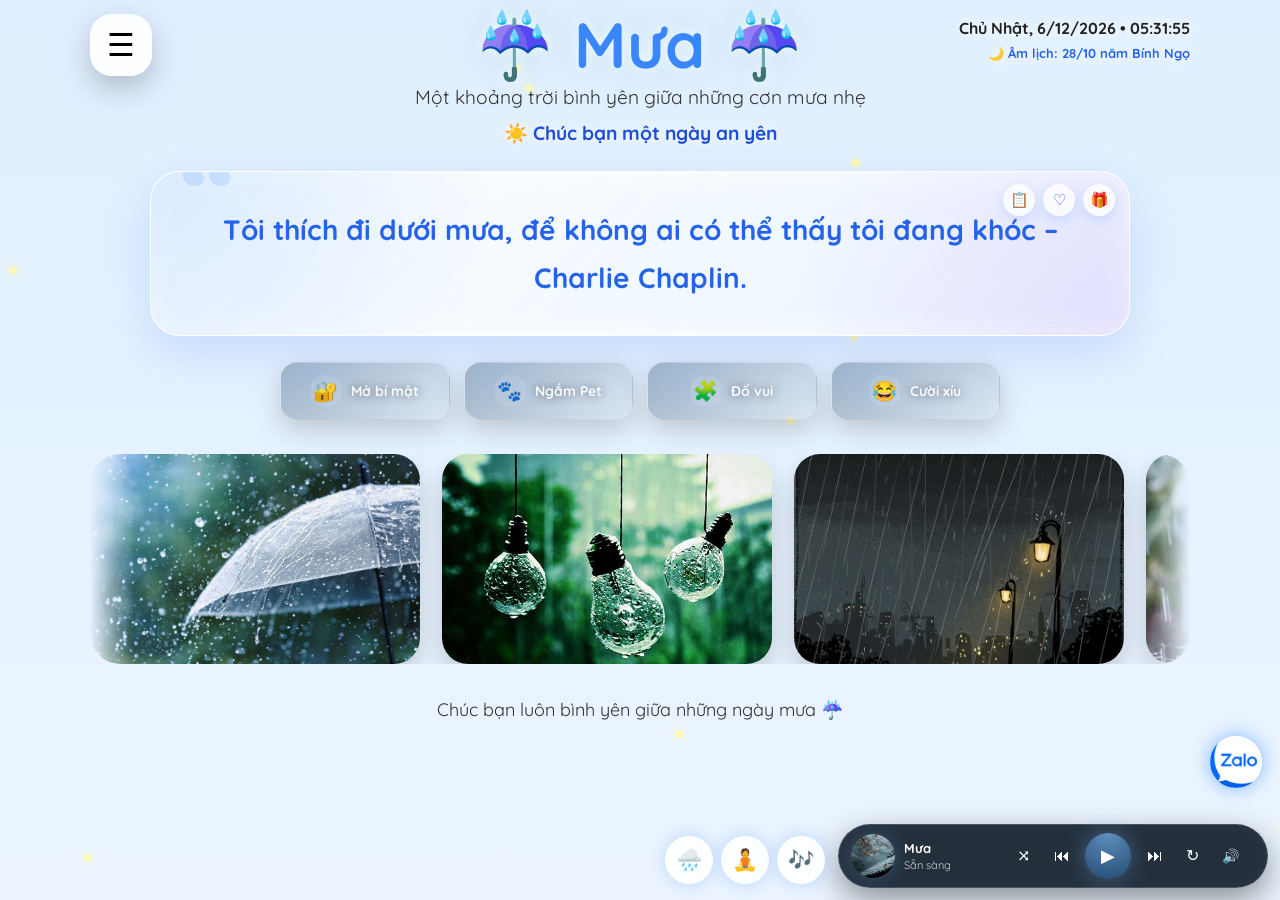
==== commit a11f6582: "up2" ====
--- a/index.html
+++ b/index.html
@@ -1766,6 +1766,370 @@
 }
 </style>
 
+
+<style>
+
+/* =========================================================
+   FINAL QUIZ POPUP - DARK GLASS / GỌN GIỐNG MẪU MỚI
+   ========================================================= */
+.quiz-modal{
+  position:fixed !important;
+  inset:0 !important;
+  display:none;
+  align-items:center !important;
+  justify-content:center !important;
+  padding:24px !important;
+  overflow:hidden !important;
+  z-index:9999999 !important;
+  background:
+    radial-gradient(circle at 16% 18%, rgba(37,99,235,.22), transparent 30%),
+    radial-gradient(circle at 82% 18%, rgba(147,51,234,.28), transparent 32%),
+    radial-gradient(circle at 18% 82%, rgba(14,165,233,.18), transparent 30%),
+    radial-gradient(circle at 84% 82%, rgba(236,72,153,.16), transparent 32%),
+    rgba(2,6,23,.90) !important;
+  backdrop-filter:blur(20px) !important;
+  -webkit-backdrop-filter:blur(20px) !important;
+}
+
+.quiz-modal.show{
+  display:flex !important;
+  animation:quizDarkFade .24s ease !important;
+}
+
+@keyframes quizDarkFade{
+  from{opacity:0}
+  to{opacity:1}
+}
+
+.quiz-modal::before{
+  content:"" !important;
+  position:absolute !important;
+  width:960px !important;
+  height:960px !important;
+  border-radius:50% !important;
+  background:
+    conic-gradient(
+      from 0deg,
+      rgba(59,130,246,.20),
+      rgba(168,85,247,.22),
+      rgba(236,72,153,.16),
+      rgba(14,165,233,.17),
+      rgba(59,130,246,.20)
+    ) !important;
+  filter:blur(18px) !important;
+  opacity:.58 !important;
+  animation:quizDarkAura 18s linear infinite !important;
+  pointer-events:none !important;
+}
+
+.quiz-modal::after{
+  content:"?      ?      ?" !important;
+  position:absolute !important;
+  inset:auto 0 11% 0 !important;
+  text-align:center !important;
+  font-size:130px !important;
+  letter-spacing:72px !important;
+  line-height:1 !important;
+  color:rgba(255,255,255,.12) !important;
+  text-shadow:
+    0 0 28px rgba(147,51,234,.30),
+    0 0 40px rgba(59,130,246,.18) !important;
+  opacity:.72 !important;
+  animation:quizMarkDrift 9s ease-in-out infinite !important;
+  pointer-events:none !important;
+  white-space:nowrap !important;
+}
+
+@keyframes quizDarkAura{
+  to{transform:rotate(360deg)}
+}
+
+@keyframes quizMarkDrift{
+  0%,100%{transform:translateY(0) rotate(-2deg)}
+  50%{transform:translateY(-22px) rotate(2deg)}
+}
+
+.quiz-card-modal{
+  width:min(860px,94vw) !important;
+  min-height:470px !important;
+  position:relative !important;
+  z-index:2 !important;
+  padding:64px 58px 56px !important;
+  border-radius:46px !important;
+  text-align:center !important;
+  color:#f8fafc !important;
+  overflow:hidden !important;
+  isolation:isolate !important;
+  background:
+    linear-gradient(145deg, rgba(15,23,42,.82), rgba(30,27,75,.72)),
+    radial-gradient(circle at 18% 22%, rgba(59,130,246,.22), transparent 34%),
+    radial-gradient(circle at 82% 20%, rgba(147,51,234,.22), transparent 36%),
+    radial-gradient(circle at 50% 100%, rgba(14,165,233,.16), transparent 40%) !important;
+  border:1px solid rgba(255,255,255,.20) !important;
+  box-shadow:
+    0 34px 110px rgba(0,0,0,.62),
+    0 0 0 10px rgba(255,255,255,.055),
+    inset 0 0 46px rgba(255,255,255,.055) !important;
+  backdrop-filter:blur(18px) !important;
+  -webkit-backdrop-filter:blur(18px) !important;
+  animation:quizDarkCardIn .34s cubic-bezier(.2,.86,.2,1) !important;
+}
+
+@keyframes quizDarkCardIn{
+  from{opacity:0;transform:translateY(18px) scale(.94)}
+  to{opacity:1;transform:translateY(0) scale(1)}
+}
+
+.quiz-card-modal::before{
+  content:"" !important;
+  position:absolute !important;
+  inset:0 !important;
+  background:
+    radial-gradient(circle at 9% 26%, rgba(255,255,255,.08) 0 2px, transparent 3px),
+    radial-gradient(circle at 35% 14%, rgba(251,191,36,.40) 0 2px, transparent 3px),
+    radial-gradient(circle at 70% 18%, rgba(129,140,248,.36) 0 2px, transparent 3px),
+    radial-gradient(circle at 92% 70%, rgba(255,255,255,.08) 0 2px, transparent 3px),
+    linear-gradient(115deg, rgba(255,255,255,.12), transparent 28%, transparent 70%, rgba(168,85,247,.10)) !important;
+  pointer-events:none !important;
+  z-index:-1 !important;
+}
+
+.quiz-card-modal::after{
+  content:"🧩        ?        ?" !important;
+  position:absolute !important;
+  inset:70px 0 auto 0 !important;
+  color:rgba(255,255,255,.09) !important;
+  font-size:70px !important;
+  letter-spacing:110px !important;
+  line-height:1 !important;
+  text-align:center !important;
+  filter:blur(.2px) !important;
+  pointer-events:none !important;
+  z-index:-1 !important;
+}
+
+.quiz-close-btn{
+  position:absolute !important;
+  top:28px !important;
+  right:28px !important;
+  width:54px !important;
+  height:54px !important;
+  border:none !important;
+  border-radius:50% !important;
+  cursor:pointer !important;
+  color:#fff !important;
+  background:
+    linear-gradient(135deg, rgba(168,85,247,.72), rgba(124,58,237,.58)) !important;
+  border:1px solid rgba(255,255,255,.18) !important;
+  font-size:34px !important;
+  line-height:1 !important;
+  box-shadow:
+    0 14px 32px rgba(0,0,0,.34),
+    inset 0 0 18px rgba(255,255,255,.10) !important;
+  transition:.22s ease !important;
+  z-index:5 !important;
+}
+
+.quiz-close-btn:hover{
+  transform:scale(1.08) rotate(8deg) !important;
+  background:linear-gradient(135deg, rgba(236,72,153,.72), rgba(124,58,237,.66)) !important;
+}
+
+.quiz-badge{
+  position:relative !important;
+  z-index:2 !important;
+  width:max-content !important;
+  margin:0 auto 62px !important;
+  padding:12px 34px !important;
+  border-radius:999px !important;
+  color:#d8b4fe !important;
+  font-size:18px !important;
+  font-weight:800 !important;
+  letter-spacing:1.5px !important;
+  background:
+    linear-gradient(135deg, rgba(37,99,235,.72), rgba(109,40,217,.68)) !important;
+  border:1px solid rgba(255,255,255,.13) !important;
+  box-shadow:
+    0 16px 34px rgba(0,0,0,.28),
+    inset 0 0 16px rgba(255,255,255,.08) !important;
+  text-shadow:0 0 14px rgba(216,180,254,.50) !important;
+}
+
+.quiz-card-modal h2{
+  display:none !important;
+}
+
+.quiz-icon{
+  display:none !important;
+}
+
+.quiz-card-modal p{
+  position:relative !important;
+  z-index:2 !important;
+  max-width:680px !important;
+  min-height:64px !important;
+  margin:0 auto 62px !important;
+  display:flex !important;
+  align-items:center !important;
+  justify-content:center !important;
+  text-align:center !important;
+  font-size:clamp(25px, 2.8vw, 38px) !important;
+  line-height:1.45 !important;
+  font-weight:800 !important;
+  color:#f8fafc !important;
+  text-shadow:
+    0 0 18px rgba(255,255,255,.18),
+    0 10px 26px rgba(0,0,0,.35) !important;
+}
+
+.quiz-answer-box{
+  position:relative !important;
+  z-index:2 !important;
+  max-width:600px !important;
+  min-height:48px !important;
+  margin:0 auto 58px !important;
+  padding:14px 22px !important;
+  border-radius:999px !important;
+  background:rgba(255,255,255,.055) !important;
+  border:1px solid rgba(255,255,255,.07) !important;
+  box-shadow:
+    inset 0 0 18px rgba(255,255,255,.035),
+    0 0 32px rgba(59,130,246,.10) !important;
+  opacity:.42 !important;
+  filter:blur(12px) saturate(.65) !important;
+  transform:scale(.96) !important;
+  cursor:pointer !important;
+  transition:.30s ease !important;
+}
+
+.quiz-answer-label{
+  display:none !important;
+}
+
+.quiz-answer-box:not(.show) #quizAnswer{
+  color:transparent !important;
+  text-shadow:0 0 20px rgba(255,255,255,.65) !important;
+  filter:blur(12px) !important;
+  user-select:none !important;
+}
+
+.quiz-answer-box.show{
+  opacity:1 !important;
+  filter:blur(0) saturate(1) !important;
+  transform:scale(1) !important;
+  background:rgba(255,255,255,.09) !important;
+  border-color:rgba(255,255,255,.16) !important;
+}
+
+.quiz-answer-box.show #quizAnswer{
+  color:#fde68a !important;
+  text-shadow:
+    0 0 14px rgba(251,191,36,.35),
+    0 10px 24px rgba(0,0,0,.32) !important;
+  filter:none !important;
+  user-select:auto !important;
+}
+
+#quizAnswer{
+  font-size:20px !important;
+  line-height:1.55 !important;
+  font-weight:800 !important;
+}
+
+.quiz-actions{
+  position:relative !important;
+  z-index:2 !important;
+  display:flex !important;
+  justify-content:center !important;
+  align-items:center !important;
+  gap:28px !important;
+  flex-wrap:wrap !important;
+}
+
+.quiz-show-btn,
+.quiz-next-btn{
+  min-width:245px !important;
+  min-height:68px !important;
+  border:none !important;
+  border-radius:999px !important;
+  cursor:pointer !important;
+  padding:16px 28px !important;
+  font-family:'Quicksand',sans-serif !important;
+  font-size:21px !important;
+  font-weight:800 !important;
+  transition:.22s ease !important;
+}
+
+.quiz-show-btn{
+  color:#fff !important;
+  background:linear-gradient(135deg, #4f46e5, #9333ea) !important;
+  border:1px solid rgba(255,255,255,.18) !important;
+  box-shadow:
+    0 18px 38px rgba(79,70,229,.30),
+    inset 0 0 18px rgba(255,255,255,.12) !important;
+}
+
+.quiz-next-btn{
+  color:#2b1605 !important;
+  background:linear-gradient(135deg, #fde047, #f97316) !important;
+  border:1px solid rgba(255,255,255,.22) !important;
+  box-shadow:
+    0 18px 38px rgba(249,115,22,.26),
+    inset 0 0 18px rgba(255,255,255,.18) !important;
+}
+
+.quiz-show-btn:hover,
+.quiz-next-btn:hover{
+  transform:translateY(-4px) scale(1.02) !important;
+  box-shadow:
+    0 24px 48px rgba(0,0,0,.34),
+    0 0 28px rgba(255,255,255,.14) !important;
+}
+
+@media(max-width:680px){
+  .quiz-card-modal{
+    min-height:auto !important;
+    padding:58px 24px 34px !important;
+    border-radius:34px !important;
+  }
+
+  .quiz-close-btn{
+    width:44px !important;
+    height:44px !important;
+    top:18px !important;
+    right:18px !important;
+    font-size:28px !important;
+  }
+
+  .quiz-badge{
+    margin-bottom:38px !important;
+    padding:10px 24px !important;
+    font-size:15px !important;
+  }
+
+  .quiz-card-modal p{
+    margin-bottom:42px !important;
+    font-size:22px !important;
+  }
+
+  .quiz-answer-box{
+    margin-bottom:38px !important;
+  }
+
+  .quiz-actions{
+    gap:14px !important;
+  }
+
+  .quiz-show-btn,
+  .quiz-next-btn{
+    width:100% !important;
+    min-width:0 !important;
+    min-height:56px !important;
+    font-size:17px !important;
+  }
+}
+</style>
+
 </head>
 
 <body>
--- a/css/index.css
+++ b/css/index.css
@@ -2751,3 +2751,367 @@
   }
 }
 
+
+
+
+
+/* =========================================================
+   FINAL QUIZ POPUP - DARK GLASS / GỌN GIỐNG MẪU MỚI
+   ========================================================= */
+.quiz-modal{
+  position:fixed !important;
+  inset:0 !important;
+  display:none;
+  align-items:center !important;
+  justify-content:center !important;
+  padding:24px !important;
+  overflow:hidden !important;
+  z-index:9999999 !important;
+  background:
+    radial-gradient(circle at 16% 18%, rgba(37,99,235,.22), transparent 30%),
+    radial-gradient(circle at 82% 18%, rgba(147,51,234,.28), transparent 32%),
+    radial-gradient(circle at 18% 82%, rgba(14,165,233,.18), transparent 30%),
+    radial-gradient(circle at 84% 82%, rgba(236,72,153,.16), transparent 32%),
+    rgba(2,6,23,.90) !important;
+  backdrop-filter:blur(20px) !important;
+  -webkit-backdrop-filter:blur(20px) !important;
+}
+
+.quiz-modal.show{
+  display:flex !important;
+  animation:quizDarkFade .24s ease !important;
+}
+
+@keyframes quizDarkFade{
+  from{opacity:0}
+  to{opacity:1}
+}
+
+.quiz-modal::before{
+  content:"" !important;
+  position:absolute !important;
+  width:960px !important;
+  height:960px !important;
+  border-radius:50% !important;
+  background:
+    conic-gradient(
+      from 0deg,
+      rgba(59,130,246,.20),
+      rgba(168,85,247,.22),
+      rgba(236,72,153,.16),
+      rgba(14,165,233,.17),
+      rgba(59,130,246,.20)
+    ) !important;
+  filter:blur(18px) !important;
+  opacity:.58 !important;
+  animation:quizDarkAura 18s linear infinite !important;
+  pointer-events:none !important;
+}
+
+.quiz-modal::after{
+  content:"?      ?      ?" !important;
+  position:absolute !important;
+  inset:auto 0 11% 0 !important;
+  text-align:center !important;
+  font-size:130px !important;
+  letter-spacing:72px !important;
+  line-height:1 !important;
+  color:rgba(255,255,255,.12) !important;
+  text-shadow:
+    0 0 28px rgba(147,51,234,.30),
+    0 0 40px rgba(59,130,246,.18) !important;
+  opacity:.72 !important;
+  animation:quizMarkDrift 9s ease-in-out infinite !important;
+  pointer-events:none !important;
+  white-space:nowrap !important;
+}
+
+@keyframes quizDarkAura{
+  to{transform:rotate(360deg)}
+}
+
+@keyframes quizMarkDrift{
+  0%,100%{transform:translateY(0) rotate(-2deg)}
+  50%{transform:translateY(-22px) rotate(2deg)}
+}
+
+.quiz-card-modal{
+  width:min(860px,94vw) !important;
+  min-height:470px !important;
+  position:relative !important;
+  z-index:2 !important;
+  padding:64px 58px 56px !important;
+  border-radius:46px !important;
+  text-align:center !important;
+  color:#f8fafc !important;
+  overflow:hidden !important;
+  isolation:isolate !important;
+  background:
+    linear-gradient(145deg, rgba(15,23,42,.82), rgba(30,27,75,.72)),
+    radial-gradient(circle at 18% 22%, rgba(59,130,246,.22), transparent 34%),
+    radial-gradient(circle at 82% 20%, rgba(147,51,234,.22), transparent 36%),
+    radial-gradient(circle at 50% 100%, rgba(14,165,233,.16), transparent 40%) !important;
+  border:1px solid rgba(255,255,255,.20) !important;
+  box-shadow:
+    0 34px 110px rgba(0,0,0,.62),
+    0 0 0 10px rgba(255,255,255,.055),
+    inset 0 0 46px rgba(255,255,255,.055) !important;
+  backdrop-filter:blur(18px) !important;
+  -webkit-backdrop-filter:blur(18px) !important;
+  animation:quizDarkCardIn .34s cubic-bezier(.2,.86,.2,1) !important;
+}
+
+@keyframes quizDarkCardIn{
+  from{opacity:0;transform:translateY(18px) scale(.94)}
+  to{opacity:1;transform:translateY(0) scale(1)}
+}
+
+.quiz-card-modal::before{
+  content:"" !important;
+  position:absolute !important;
+  inset:0 !important;
+  background:
+    radial-gradient(circle at 9% 26%, rgba(255,255,255,.08) 0 2px, transparent 3px),
+    radial-gradient(circle at 35% 14%, rgba(251,191,36,.40) 0 2px, transparent 3px),
+    radial-gradient(circle at 70% 18%, rgba(129,140,248,.36) 0 2px, transparent 3px),
+    radial-gradient(circle at 92% 70%, rgba(255,255,255,.08) 0 2px, transparent 3px),
+    linear-gradient(115deg, rgba(255,255,255,.12), transparent 28%, transparent 70%, rgba(168,85,247,.10)) !important;
+  pointer-events:none !important;
+  z-index:-1 !important;
+}
+
+.quiz-card-modal::after{
+  content:"🧩        ?        ?" !important;
+  position:absolute !important;
+  inset:70px 0 auto 0 !important;
+  color:rgba(255,255,255,.09) !important;
+  font-size:70px !important;
+  letter-spacing:110px !important;
+  line-height:1 !important;
+  text-align:center !important;
+  filter:blur(.2px) !important;
+  pointer-events:none !important;
+  z-index:-1 !important;
+}
+
+.quiz-close-btn{
+  position:absolute !important;
+  top:28px !important;
+  right:28px !important;
+  width:54px !important;
+  height:54px !important;
+  border:none !important;
+  border-radius:50% !important;
+  cursor:pointer !important;
+  color:#fff !important;
+  background:
+    linear-gradient(135deg, rgba(168,85,247,.72), rgba(124,58,237,.58)) !important;
+  border:1px solid rgba(255,255,255,.18) !important;
+  font-size:34px !important;
+  line-height:1 !important;
+  box-shadow:
+    0 14px 32px rgba(0,0,0,.34),
+    inset 0 0 18px rgba(255,255,255,.10) !important;
+  transition:.22s ease !important;
+  z-index:5 !important;
+}
+
+.quiz-close-btn:hover{
+  transform:scale(1.08) rotate(8deg) !important;
+  background:linear-gradient(135deg, rgba(236,72,153,.72), rgba(124,58,237,.66)) !important;
+}
+
+.quiz-badge{
+  position:relative !important;
+  z-index:2 !important;
+  width:max-content !important;
+  margin:0 auto 62px !important;
+  padding:12px 34px !important;
+  border-radius:999px !important;
+  color:#d8b4fe !important;
+  font-size:18px !important;
+  font-weight:800 !important;
+  letter-spacing:1.5px !important;
+  background:
+    linear-gradient(135deg, rgba(37,99,235,.72), rgba(109,40,217,.68)) !important;
+  border:1px solid rgba(255,255,255,.13) !important;
+  box-shadow:
+    0 16px 34px rgba(0,0,0,.28),
+    inset 0 0 16px rgba(255,255,255,.08) !important;
+  text-shadow:0 0 14px rgba(216,180,254,.50) !important;
+}
+
+.quiz-card-modal h2{
+  display:none !important;
+}
+
+.quiz-icon{
+  display:none !important;
+}
+
+.quiz-card-modal p{
+  position:relative !important;
+  z-index:2 !important;
+  max-width:680px !important;
+  min-height:64px !important;
+  margin:0 auto 62px !important;
+  display:flex !important;
+  align-items:center !important;
+  justify-content:center !important;
+  text-align:center !important;
+  font-size:clamp(25px, 2.8vw, 38px) !important;
+  line-height:1.45 !important;
+  font-weight:800 !important;
+  color:#f8fafc !important;
+  text-shadow:
+    0 0 18px rgba(255,255,255,.18),
+    0 10px 26px rgba(0,0,0,.35) !important;
+}
+
+.quiz-answer-box{
+  position:relative !important;
+  z-index:2 !important;
+  max-width:600px !important;
+  min-height:48px !important;
+  margin:0 auto 58px !important;
+  padding:14px 22px !important;
+  border-radius:999px !important;
+  background:rgba(255,255,255,.055) !important;
+  border:1px solid rgba(255,255,255,.07) !important;
+  box-shadow:
+    inset 0 0 18px rgba(255,255,255,.035),
+    0 0 32px rgba(59,130,246,.10) !important;
+  opacity:.42 !important;
+  filter:blur(12px) saturate(.65) !important;
+  transform:scale(.96) !important;
+  cursor:pointer !important;
+  transition:.30s ease !important;
+}
+
+.quiz-answer-label{
+  display:none !important;
+}
+
+.quiz-answer-box:not(.show) #quizAnswer{
+  color:transparent !important;
+  text-shadow:0 0 20px rgba(255,255,255,.65) !important;
+  filter:blur(12px) !important;
+  user-select:none !important;
+}
+
+.quiz-answer-box.show{
+  opacity:1 !important;
+  filter:blur(0) saturate(1) !important;
+  transform:scale(1) !important;
+  background:rgba(255,255,255,.09) !important;
+  border-color:rgba(255,255,255,.16) !important;
+}
+
+.quiz-answer-box.show #quizAnswer{
+  color:#fde68a !important;
+  text-shadow:
+    0 0 14px rgba(251,191,36,.35),
+    0 10px 24px rgba(0,0,0,.32) !important;
+  filter:none !important;
+  user-select:auto !important;
+}
+
+#quizAnswer{
+  font-size:20px !important;
+  line-height:1.55 !important;
+  font-weight:800 !important;
+}
+
+.quiz-actions{
+  position:relative !important;
+  z-index:2 !important;
+  display:flex !important;
+  justify-content:center !important;
+  align-items:center !important;
+  gap:28px !important;
+  flex-wrap:wrap !important;
+}
+
+.quiz-show-btn,
+.quiz-next-btn{
+  min-width:245px !important;
+  min-height:68px !important;
+  border:none !important;
+  border-radius:999px !important;
+  cursor:pointer !important;
+  padding:16px 28px !important;
+  font-family:'Quicksand',sans-serif !important;
+  font-size:21px !important;
+  font-weight:800 !important;
+  transition:.22s ease !important;
+}
+
+.quiz-show-btn{
+  color:#fff !important;
+  background:linear-gradient(135deg, #4f46e5, #9333ea) !important;
+  border:1px solid rgba(255,255,255,.18) !important;
+  box-shadow:
+    0 18px 38px rgba(79,70,229,.30),
+    inset 0 0 18px rgba(255,255,255,.12) !important;
+}
+
+.quiz-next-btn{
+  color:#2b1605 !important;
+  background:linear-gradient(135deg, #fde047, #f97316) !important;
+  border:1px solid rgba(255,255,255,.22) !important;
+  box-shadow:
+    0 18px 38px rgba(249,115,22,.26),
+    inset 0 0 18px rgba(255,255,255,.18) !important;
+}
+
+.quiz-show-btn:hover,
+.quiz-next-btn:hover{
+  transform:translateY(-4px) scale(1.02) !important;
+  box-shadow:
+    0 24px 48px rgba(0,0,0,.34),
+    0 0 28px rgba(255,255,255,.14) !important;
+}
+
+@media(max-width:680px){
+  .quiz-card-modal{
+    min-height:auto !important;
+    padding:58px 24px 34px !important;
+    border-radius:34px !important;
+  }
+
+  .quiz-close-btn{
+    width:44px !important;
+    height:44px !important;
+    top:18px !important;
+    right:18px !important;
+    font-size:28px !important;
+  }
+
+  .quiz-badge{
+    margin-bottom:38px !important;
+    padding:10px 24px !important;
+    font-size:15px !important;
+  }
+
+  .quiz-card-modal p{
+    margin-bottom:42px !important;
+    font-size:22px !important;
+  }
+
+  .quiz-answer-box{
+    margin-bottom:38px !important;
+  }
+
+  .quiz-actions{
+    gap:14px !important;
+  }
+
+  .quiz-show-btn,
+  .quiz-next-btn{
+    width:100% !important;
+    min-width:0 !important;
+    min-height:56px !important;
+    font-size:17px !important;
+  }
+}
+
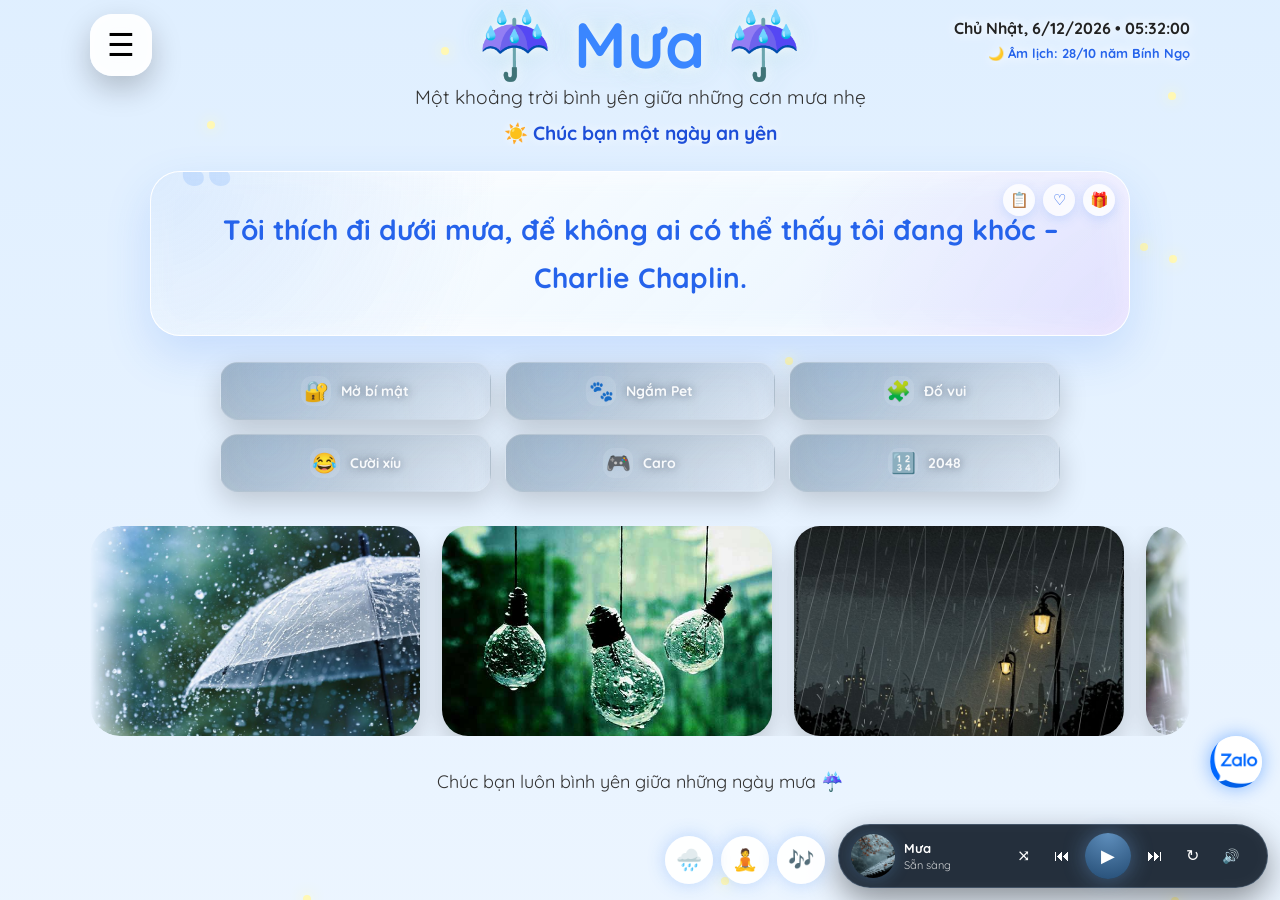
==== commit 5aa96e44: "upp" ====
--- a/index.html
+++ b/index.html
@@ -1967,19 +1967,19 @@
   position:relative !important;
   z-index:2 !important;
   max-width:680px !important;
-  min-height:64px !important;
-  margin:0 auto 62px !important;
+  min-height:unset !important;
+  margin:0 auto 50px !important;
   display:flex !important;
   align-items:center !important;
   justify-content:center !important;
   text-align:center !important;
-  font-size:clamp(25px, 2.8vw, 38px) !important;
-  line-height:1.45 !important;
-  font-weight:800 !important;
+  font-size:clamp(17px, 1.8vw, 24px) !important;
+  line-height:1.6 !important;
+  font-weight:700 !important;
   color:#f8fafc !important;
   text-shadow:
-    0 0 18px rgba(255,255,255,.18),
-    0 10px 26px rgba(0,0,0,.35) !important;
+    0 0 12px rgba(255,255,255,.12),
+    0 8px 20px rgba(0,0,0,.25) !important;
 }
 
 .quiz-answer-box{
@@ -2130,6 +2130,395 @@
 }
 </style>
 
+
+
+
+
+  <link rel="stylesheet" href="css/caro.css">
+
+<style id="caro-critical-fix">
+/* =========================================================
+   CARO CRITICAL FIX - GIỮ POPUP ẨN + GIAO DIỆN MOBILE
+   Block này nằm trực tiếp trong index để tránh lỗi thiếu file caro.css
+   ========================================================= */
+.caro-modal{
+  position:fixed !important;
+  inset:0 !important;
+  display:none !important;
+  align-items:center !important;
+  justify-content:center !important;
+  padding:10px !important;
+  z-index:9999999 !important;
+  overflow:hidden !important;
+  background:
+    radial-gradient(circle at 18% 18%, rgba(59,130,246,.24), transparent 32%),
+    radial-gradient(circle at 78% 18%, rgba(168,85,247,.24), transparent 34%),
+    radial-gradient(circle at 50% 92%, rgba(14,165,233,.16), transparent 36%),
+    rgba(2,6,23,.88) !important;
+  backdrop-filter:blur(18px) !important;
+  -webkit-backdrop-filter:blur(18px) !important;
+}
+
+.caro-modal.show{
+  display:flex !important;
+  animation:caroFade .22s ease !important;
+}
+
+.caro-modal::before{
+  content:"" !important;
+  position:absolute !important;
+  width:760px !important;
+  height:760px !important;
+  border-radius:50% !important;
+  background:conic-gradient(from 0deg, rgba(96,165,250,.22), transparent, rgba(168,85,247,.20), transparent, rgba(14,165,233,.18), transparent) !important;
+  filter:blur(10px) !important;
+  opacity:.65 !important;
+  animation:caroAuraSpin 18s linear infinite !important;
+  pointer-events:none !important;
+}
+
+.caro-modal::after{
+  content:"" !important;
+  position:absolute !important;
+  inset:0 !important;
+  background-image:
+    linear-gradient(115deg, rgba(255,255,255,.13) 0 1px, transparent 1px),
+    linear-gradient(115deg, rgba(147,197,253,.10) 0 1px, transparent 1px) !important;
+  background-size:76px 76px,118px 118px !important;
+  background-position:0 0,34px 20px !important;
+  opacity:.20 !important;
+  animation:caroRainMove 9s linear infinite !important;
+  pointer-events:none !important;
+}
+
+@keyframes caroFade{from{opacity:0}to{opacity:1}}
+@keyframes caroAuraSpin{to{transform:rotate(360deg)}}
+@keyframes caroRainMove{to{background-position:0 180px,34px 260px}}
+
+.caro-box{
+  width:min(540px,96vw) !important;
+  max-height:94vh !important;
+  position:relative !important;
+  z-index:2 !important;
+  padding:16px !important;
+  border-radius:28px !important;
+  color:#f8fafc !important;
+  background:
+    radial-gradient(circle at 18% 10%, rgba(96,165,250,.20), transparent 34%),
+    radial-gradient(circle at 90% 16%, rgba(168,85,247,.16), transparent 34%),
+    linear-gradient(145deg,rgba(15,23,42,.94),rgba(3,7,18,.95)) !important;
+  border:1px solid rgba(255,255,255,.18) !important;
+  box-shadow:
+    0 32px 96px rgba(0,0,0,.66),
+    0 0 0 9px rgba(255,255,255,.04),
+    inset 0 0 42px rgba(255,255,255,.05) !important;
+  overflow:hidden !important;
+  animation:caroBoxIn .32s cubic-bezier(.2,.86,.2,1) !important;
+}
+
+@keyframes caroBoxIn{
+  from{opacity:0;transform:translateY(18px) scale(.94)}
+  to{opacity:1;transform:translateY(0) scale(1)}
+}
+
+.caro-close{
+  position:absolute !important;
+  top:12px !important;
+  right:12px !important;
+  width:38px !important;
+  height:38px !important;
+  border:none !important;
+  border-radius:50% !important;
+  cursor:pointer !important;
+  color:#fff !important;
+  background:rgba(255,255,255,.12) !important;
+  border:1px solid rgba(255,255,255,.16) !important;
+  font-size:26px !important;
+  line-height:1 !important;
+  z-index:5 !important;
+  box-shadow:0 10px 28px rgba(0,0,0,.30) !important;
+}
+
+.caro-head{
+  display:block !important;
+  margin:0 42px 10px 0 !important;
+}
+
+.caro-head h2{
+  margin:0 0 5px !important;
+  font-size:24px !important;
+  color:#dbeafe !important;
+  text-shadow:0 0 14px rgba(96,165,250,.55),0 0 30px rgba(168,85,247,.22) !important;
+}
+
+.caro-head p{
+  margin:0 !important;
+  color:rgba(248,250,252,.76) !important;
+  font-size:13px !important;
+  line-height:1.4 !important;
+}
+
+.caro-score{
+  display:flex !important;
+  gap:8px !important;
+  flex-wrap:wrap !important;
+  justify-content:flex-start !important;
+  margin-top:10px !important;
+}
+
+.caro-score span{
+  padding:7px 11px !important;
+  border-radius:999px !important;
+  background:rgba(255,255,255,.09) !important;
+  border:1px solid rgba(255,255,255,.13) !important;
+  color:#e0f2fe !important;
+  font-size:13px !important;
+  font-weight:800 !important;
+}
+
+.caro-level-wrap{
+  margin:12px 0 10px !important;
+  padding:10px !important;
+  border-radius:18px !important;
+  background:linear-gradient(135deg, rgba(255,255,255,.08), rgba(255,255,255,.035)) !important;
+  border:1px solid rgba(255,255,255,.10) !important;
+}
+
+.caro-level-label{
+  display:block !important;
+  margin:0 0 8px !important;
+  color:#bae6fd !important;
+  font-size:12px !important;
+  font-weight:900 !important;
+  letter-spacing:.8px !important;
+  text-transform:uppercase !important;
+}
+
+.caro-levels{
+  display:grid !important;
+  grid-template-columns:repeat(3,1fr) !important;
+  gap:8px !important;
+}
+
+.caro-level-btn{
+  min-height:42px !important;
+  border:none !important;
+  border-radius:15px !important;
+  cursor:pointer !important;
+  padding:7px 6px !important;
+  font-family:'Quicksand',Arial,sans-serif !important;
+  font-size:13px !important;
+  font-weight:900 !important;
+  color:#dbeafe !important;
+  background:
+    linear-gradient(135deg, rgba(15,23,42,.56), rgba(30,41,59,.30)),
+    radial-gradient(circle at 20% 20%, rgba(147,197,253,.16), transparent 34%) !important;
+  border:1px solid rgba(255,255,255,.13) !important;
+  box-shadow:0 10px 22px rgba(0,0,0,.20), inset 0 0 14px rgba(255,255,255,.035) !important;
+  -webkit-tap-highlight-color:transparent !important;
+}
+
+.caro-level-btn.active{
+  color:#0f172a !important;
+  background:linear-gradient(135deg,#e0f2fe,#c4b5fd) !important;
+  box-shadow:0 14px 30px rgba(96,165,250,.28),0 0 24px rgba(196,181,253,.24),inset 0 0 16px rgba(255,255,255,.55) !important;
+  border-color:rgba(255,255,255,.58) !important;
+}
+
+.caro-status{
+  min-height:23px !important;
+  margin:0 0 10px !important;
+  padding:9px 12px !important;
+  border-radius:16px !important;
+  text-align:center !important;
+  font-size:14px !important;
+  font-weight:900 !important;
+  color:#fde68a !important;
+  background:rgba(255,255,255,.07) !important;
+  border:1px solid rgba(255,255,255,.10) !important;
+}
+
+.caro-board-wrap{
+  width:100% !important;
+  overflow:hidden !important;
+  padding:7px !important;
+  border-radius:22px !important;
+  background:radial-gradient(circle at 50% 0%, rgba(96,165,250,.12), transparent 40%),rgba(255,255,255,.055) !important;
+  border:1px solid rgba(255,255,255,.12) !important;
+  touch-action:manipulation !important;
+}
+
+.caro-board{
+  width:min(92vw,465px) !important;
+  height:min(92vw,465px) !important;
+  max-width:465px !important;
+  max-height:465px !important;
+  margin:auto !important;
+  display:grid !important;
+  gap:3px !important;
+}
+
+.caro-cell{
+  width:100% !important;
+  height:100% !important;
+  min-width:0 !important;
+  min-height:0 !important;
+  border:none !important;
+  border-radius:7px !important;
+  cursor:pointer !important;
+  font-family:Arial,sans-serif !important;
+  font-size:clamp(13px,3.4vw,20px) !important;
+  font-weight:900 !important;
+  line-height:1 !important;
+  color:#e5e7eb !important;
+  background:rgba(255,255,255,.12) !important;
+  box-shadow:inset 0 0 8px rgba(255,255,255,.04) !important;
+  -webkit-tap-highlight-color:transparent !important;
+}
+
+.caro-cell.x{
+  color:#93c5fd !important;
+  text-shadow:0 0 10px rgba(147,197,253,.72) !important;
+}
+
+.caro-cell.o{
+  color:#f9a8d4 !important;
+  text-shadow:0 0 10px rgba(249,168,212,.72) !important;
+}
+
+.caro-cell.win{
+  background:linear-gradient(135deg,rgba(250,204,21,.95),rgba(251,146,60,.82)) !important;
+  color:#111827 !important;
+  text-shadow:none !important;
+  animation:caroWinPulse .75s ease infinite alternate !important;
+}
+
+@keyframes caroWinPulse{from{transform:scale(1)}to{transform:scale(1.07)}}
+
+.caro-actions{
+  display:flex !important;
+  align-items:center !important;
+  justify-content:center !important;
+  gap:10px !important;
+  margin-top:12px !important;
+}
+
+.caro-actions button{
+  border:none !important;
+  border-radius:999px !important;
+  cursor:pointer !important;
+  padding:10px 14px !important;
+  font-family:'Quicksand',Arial,sans-serif !important;
+  font-size:13px !important;
+  font-weight:900 !important;
+  color:#0f172a !important;
+  background:linear-gradient(135deg,#dbeafe,#c4b5fd) !important;
+  box-shadow:0 12px 28px rgba(0,0,0,.24) !important;
+}
+
+.home-random-actions{
+  grid-template-columns:repeat(5,1fr) !important;
+}
+
+.home-action-panel{
+  width:min(860px, calc(var(--home-frame-width, 100vw) - 260px)) !important;
+  max-width:min(860px, calc(var(--home-frame-width, 100vw) - 260px)) !important;
+}
+
+@media(max-width:760px){
+  .home-random-actions{grid-template-columns:repeat(2,1fr) !important;}
+  .home-action-panel{width:min(420px,88%) !important;max-width:min(420px,88%) !important;}
+}
+
+@media(max-width:430px){
+  .caro-box{width:96vw !important;padding:13px !important;border-radius:22px !important;}
+  .caro-levels{gap:6px !important;}
+  .caro-level-btn{min-height:39px !important;border-radius:13px !important;padding:6px 4px !important;font-size:12px !important;}
+  .caro-board{width:calc(100vw - 42px) !important;height:calc(100vw - 42px) !important;gap:2px !important;}
+  .caro-cell{border-radius:5px !important;font-size:clamp(12px,3.5vw,17px) !important;}
+}
+</style>
+
+
+<style id="caro-mobile-scroll-fix">
+/* =========================================================
+   CARO MOBILE FIX - scroll popup + bấm được chế độ
+   ========================================================= */
+.caro-modal{
+  overflow-y:auto !important;
+  overflow-x:hidden !important;
+  align-items:flex-start !important;
+  justify-content:center !important;
+  padding:12px 8px 90px !important;
+  -webkit-overflow-scrolling:touch !important;
+  touch-action:pan-y !important;
+}
+
+.caro-modal.show{
+  display:flex !important;
+}
+
+.caro-box{
+  width:min(540px,96vw) !important;
+  max-height:none !important;
+  height:auto !important;
+  margin:0 auto !important;
+  overflow:visible !important;
+}
+
+.caro-level-wrap,
+.caro-levels,
+.caro-level-btn{
+  position:relative !important;
+  z-index:20 !important;
+  pointer-events:auto !important;
+}
+
+.caro-board-wrap{
+  overflow:visible !important;
+  max-height:none !important;
+}
+
+.caro-board{
+  width:min(88vw,465px) !important;
+  height:min(88vw,465px) !important;
+}
+
+@media(max-width:430px){
+  .caro-modal{
+    padding:8px 6px 110px !important;
+  }
+
+  .caro-box{
+    width:96vw !important;
+    border-radius:22px !important;
+  }
+
+  .caro-board{
+    width:calc(100vw - 52px) !important;
+    height:calc(100vw - 52px) !important;
+  }
+
+  .caro-actions{
+    padding-bottom:10px !important;
+  }
+}
+</style>
+
+
+<style id="caro-result-critical-hide">
+#caroModal:not(.show){
+  display:none !important;
+}
+#caroResultPop{
+  display:none !important;
+}
+#caroResultPop.show{
+  display:flex !important;
+}
+</style>
+
+  <link rel="stylesheet" href="css/game2048.css">
 </head>
 
 <body>
@@ -2224,6 +2613,46 @@
     </div>
   </div>
 
+
+  <div class="caro-modal" id="caroModal" aria-hidden="true">
+    <div class="caro-box">
+      <button id="closeCaroBtn" class="caro-close" type="button" title="Đóng">×</button>
+
+      <div class="caro-head">
+        <div>
+          <h2>🎮 Caro</h2>
+          <p>Người chơi: <b>X</b> · Máy: <b>O</b> · Thắng khi đủ 5 quân liên tiếp</p>
+        </div>
+
+        <div class="caro-score">
+          <span>Bạn: <b id="caroPlayerScore">0</b></span>
+          <span>Máy: <b id="caroBotScore">0</b></span>
+        </div>
+      </div>
+
+      <div class="caro-level-wrap" aria-label="Chọn chế độ Caro">
+        <span class="caro-level-label">Chế độ</span>
+        <div class="caro-levels" id="caroLevels">
+          <button class="caro-level-btn" type="button" data-caro-level="rain">🌧 Mưa</button>
+          <button class="caro-level-btn" type="button" data-caro-level="storm">⛈ Giông</button>
+        </div>
+      </div>
+
+      <div id="caroStatus" class="caro-status">Tới lượt bạn đi X</div>
+
+      <div class="caro-board-wrap">
+        <div id="caroBoard" class="caro-board"></div>
+      </div>
+
+      <div class="caro-actions">
+        <button id="resetCaroBtn" type="button">Chơi lại</button>
+        <button id="clearCaroScoreBtn" type="button">Xóa điểm</button>
+      </div>
+</div>
+
+    </div>
+  </div>
+
   <div class="pet-home-modal" id="petHomeModal" aria-hidden="true">
     <div class="pet-home-box">
       <button class="pet-home-close-btn" id="petHomeCloseBtn" type="button" title="Đóng">×</button>
@@ -2287,6 +2716,16 @@
         <span class="action-icon">😂</span>
         <span class="action-text">Cười xíu</span>
       </button>
+
+      <button id="openCaroBtn" class="home-random-btn" type="button">
+        <span class="action-icon">🎮</span>
+        <span class="action-text">Caro</span>
+      </button>
+
+      <button id="open2048Btn" class="home-random-btn" type="button">
+        <span class="action-icon">🔢</span>
+        <span class="action-text">2048</span>
+      </button>
     </div>
   </section>
 
@@ -2298,6 +2737,40 @@
   <footer>
     Chúc bạn luôn bình yên giữa những ngày mưa ☔
   </footer>
+
+
+  <!-- MYDOC 2048 GAME -->
+  <div class="game2048-modal" id="game2048Modal" aria-hidden="true">
+    <div class="game2048-box">
+      <button class="game2048-close" id="close2048Btn" type="button">×</button>
+      <div class="game2048-head">
+        <h2>🔢 2048 Mobile</h2>
+        <p>Vuốt để ghép số · đạt <b>2048</b> là thắng</p>
+        <div class="game2048-score-row">
+          <div class="game2048-score"><span>Điểm</span><b id="score2048">0</b></div>
+          <div class="game2048-score"><span>Kỷ lục</span><b id="best2048">0</b></div>
+        </div>
+      </div>
+      <div class="game2048-status" id="status2048">Sẵn sàng chơi một ván mưa nhẹ 🌧</div>
+      <div class="game2048-board" id="board2048"></div>
+      <div class="game2048-actions">
+        <button id="restart2048Btn" type="button">Chơi lại</button>
+        <button id="undo2048Btn" type="button">Hoàn tác</button>
+      </div>
+    </div>
+
+    <div class="game2048-result" id="result2048" aria-hidden="true" style="display:none;">
+      <div class="game2048-result-burst"></div>
+      <div class="game2048-result-stars" aria-hidden="true">
+        <span>★</span><span>★</span><span>★</span><span>★</span><span>★</span><span>★</span>
+      </div>
+      <div class="game2048-result-card">
+        <div class="game2048-result-icon" id="result2048Icon">🏆</div>
+        <div class="game2048-result-title" id="result2048Title">YOU WIN</div>
+        <div class="game2048-result-subtitle" id="result2048Subtitle">Bạn đã chạm tới 2048</div>
+      </div>
+    </div>
+  </div>
 
   <div class="current-song-label" id="currentSongLabel">🎵 Đang tải nhạc...</div>
 
@@ -2340,1424 +2813,81 @@
   <audio id="bgMusic"></audio>
   <audio id="rainSound" src="audio/nhacnen/rain.mp3" loop></audio>
 
-  <script>
-
-    window.addEventListener("load", () => {
-      setTimeout(() => {
-        document.getElementById("loading").classList.add("hide");
-      }, 900);
+  
+
+<script id="caro-guard-fix">
+document.addEventListener("DOMContentLoaded", function(){
+  var m = document.getElementById("caroModal");
+  if (m && !m.classList.contains("show")) {
+    m.style.display = "none";
+  }
+  var openBtn = document.getElementById("openCaroBtn");
+  if (openBtn && m) {
+    openBtn.addEventListener("click", function(){
+      m.style.display = "";
     });
-
-    function INT(d) {
-      return Math.floor(d);
-    }
-
-    function jdFromDate(dd, mm, yy) {
-      const a = INT((14 - mm) / 12);
-      const y = yy + 4800 - a;
-      const m = mm + 12 * a - 3;
-      let jd = dd + INT((153 * m + 2) / 5) + 365 * y + INT(y / 4) - INT(y / 100) + INT(y / 400) - 32045;
-
-      if (jd < 2299161) {
-        jd = dd + INT((153 * m + 2) / 5) + 365 * y + INT(y / 4) - 32083;
+  }
+});
+</script>
+
+  
+<script id="caro-level-click-fix">
+document.addEventListener("DOMContentLoaded", function(){
+  const levelBtns = document.querySelectorAll("[data-caro-level]");
+  const levelKey = "mydoc_caro_level_15x15";
+  const labels = {
+  rain: "🌧 Mưa",
+  storm: "⛈ Giông"
+};
+
+  function activeLevel(level){
+    levelBtns.forEach(function(btn){
+      const active = btn.dataset.caroLevel === level;
+      btn.classList.toggle("active", active);
+      btn.setAttribute("aria-pressed", active ? "true" : "false");
+    });
+  }
+
+  const saved = localStorage.getItem(levelKey) || "rain";
+  activeLevel(saved);
+
+  levelBtns.forEach(function(btn){
+    btn.addEventListener("click", function(e){
+      e.preventDefault();
+      e.stopPropagation();
+      const level = btn.dataset.caroLevel || "rain";
+      localStorage.setItem(levelKey, level);
+      activeLevel(level);
+
+      const status = document.getElementById("caroStatus");
+      if(status && !status.textContent.includes("thắng") && !status.textContent.includes("Hòa")){
+        status.textContent = "Đã chọn " + (labels[level] || labels.rain) + " · Tới lượt bạn đi X";
       }
-
-      return jd;
-    }
-
-    function jdToDate(jd) {
-      let a, b, c;
-
-      if (jd > 2299160) {
-        a = jd + 32044;
-        b = INT((4 * a + 3) / 146097);
-        c = a - INT((b * 146097) / 4);
-      } else {
-        b = 0;
-        c = jd + 32082;
-      }
-
-      const d = INT((4 * c + 3) / 1461);
-      const e = c - INT((1461 * d) / 4);
-      const m = INT((5 * e + 2) / 153);
-
-      const day = e - INT((153 * m + 2) / 5) + 1;
-      const month = m + 3 - 12 * INT(m / 10);
-      const year = b * 100 + d - 4800 + INT(m / 10);
-
-      return [day, month, year];
-    }
-
-    function getNewMoonDay(k, timeZone) {
-      const T = k / 1236.85;
-      const T2 = T * T;
-      const T3 = T2 * T;
-      const dr = Math.PI / 180;
-
-      let Jd1 = 2415020.75933 + 29.53058868 * k + 0.0001178 * T2 - 0.000000155 * T3;
-      Jd1 += 0.00033 * Math.sin((166.56 + 132.87 * T - 0.009173 * T2) * dr);
-
-      const M = 359.2242 + 29.10535608 * k - 0.0000333 * T2 - 0.00000347 * T3;
-      const Mpr = 306.0253 + 385.81691806 * k + 0.0107306 * T2 + 0.00001236 * T3;
-      const F = 21.2964 + 390.67050646 * k - 0.0016528 * T2 - 0.00000239 * T3;
-
-      let C1 =
-        (0.1734 - 0.000393 * T) * Math.sin(M * dr)
-        + 0.0021 * Math.sin(2 * dr * M)
-        - 0.4068 * Math.sin(Mpr * dr)
-        + 0.0161 * Math.sin(2 * dr * Mpr)
-        - 0.0004 * Math.sin(3 * dr * Mpr)
-        + 0.0104 * Math.sin(2 * dr * F)
-        - 0.0051 * Math.sin((M + Mpr) * dr)
-        - 0.0074 * Math.sin((M - Mpr) * dr)
-        + 0.0004 * Math.sin((2 * F + M) * dr)
-        - 0.0004 * Math.sin((2 * F - M) * dr)
-        - 0.0006 * Math.sin((2 * F + Mpr) * dr)
-        + 0.0010 * Math.sin((2 * F - Mpr) * dr)
-        + 0.0005 * Math.sin((2 * Mpr + M) * dr);
-
-      let deltaT;
-
-      if (T < -11) {
-        deltaT = 0.001 + 0.000839 * T + 0.0002261 * T2 - 0.00000845 * T3 - 0.000000081 * T * T3;
-      } else {
-        deltaT = -0.000278 + 0.000265 * T + 0.000262 * T2;
-      }
-
-      const JdNew = Jd1 + C1 - deltaT;
-
-      return INT(JdNew + 0.5 + timeZone / 24);
-    }
-
-    function getSunLongitude(jdn, timeZone) {
-      const T = (jdn - 2451545.5 - timeZone / 24) / 36525;
-      const T2 = T * T;
-      const dr = Math.PI / 180;
-      const M = 357.52910 + 35999.05030 * T - 0.0001559 * T2 - 0.00000048 * T * T2;
-      const L0 = 280.46645 + 36000.76983 * T + 0.0003032 * T2;
-
-      let DL =
-        (1.914600 - 0.004817 * T - 0.000014 * T2) * Math.sin(dr * M)
-        + (0.019993 - 0.000101 * T) * Math.sin(dr * 2 * M)
-        + 0.000290 * Math.sin(dr * 3 * M);
-
-      let L = L0 + DL;
-      L = L * dr;
-      L = L - Math.PI * 2 * INT(L / (Math.PI * 2));
-
-      return INT(L / Math.PI * 6);
-    }
-
-    function getLunarMonth11(yy, timeZone) {
-      const off = jdFromDate(31, 12, yy) - 2415021;
-      const k = INT(off / 29.530588853);
-      let nm = getNewMoonDay(k, timeZone);
-      const sunLong = getSunLongitude(nm, timeZone);
-
-      if (sunLong >= 9) {
-        nm = getNewMoonDay(k - 1, timeZone);
-      }
-
-      return nm;
-    }
-
-    function getLeapMonthOffset(a11, timeZone) {
-      const k = INT((a11 - 2415021.076998695) / 29.530588853 + 0.5);
-      let last = 0;
-      let i = 1;
-      let arc = getSunLongitude(getNewMoonDay(k + i, timeZone), timeZone);
-
-      do {
-        last = arc;
-        i++;
-        arc = getSunLongitude(getNewMoonDay(k + i, timeZone), timeZone);
-      } while (arc !== last && i < 14);
-
-      return i - 1;
-    }
-
-    function convertSolar2Lunar(dd, mm, yy, timeZone) {
-      const dayNumber = jdFromDate(dd, mm, yy);
-      const k = INT((dayNumber - 2415021.076998695) / 29.530588853);
-      let monthStart = getNewMoonDay(k + 1, timeZone);
-
-      if (monthStart > dayNumber) {
-        monthStart = getNewMoonDay(k, timeZone);
-      }
-
-      let a11 = getLunarMonth11(yy, timeZone);
-      let b11 = a11;
-      let lunarYear;
-
-      if (a11 >= monthStart) {
-        lunarYear = yy;
-        a11 = getLunarMonth11(yy - 1, timeZone);
-      } else {
-        lunarYear = yy + 1;
-        b11 = getLunarMonth11(yy + 1, timeZone);
-      }
-
-      const lunarDay = dayNumber - monthStart + 1;
-      const diff = INT((monthStart - a11) / 29);
-      let lunarLeap = 0;
-      let lunarMonth = diff + 11;
-
-      if (b11 - a11 > 365) {
-        const leapMonthDiff = getLeapMonthOffset(a11, timeZone);
-
-        if (diff >= leapMonthDiff) {
-          lunarMonth = diff + 10;
-
-          if (diff === leapMonthDiff) {
-            lunarLeap = 1;
-          }
-        }
-      }
-
-      if (lunarMonth > 12) {
-        lunarMonth = lunarMonth - 12;
-      }
-
-      if (lunarMonth >= 11 && diff < 4) {
-        lunarYear -= 1;
-      }
-
-      return [lunarDay, lunarMonth, lunarYear, lunarLeap];
-    }
-
-    function getCanChiYear(year) {
-      const can = ["Canh", "Tân", "Nhâm", "Quý", "Giáp", "Ất", "Bính", "Đinh", "Mậu", "Kỷ"];
-      const chi = ["Thân", "Dậu", "Tuất", "Hợi", "Tý", "Sửu", "Dần", "Mão", "Thìn", "Tỵ", "Ngọ", "Mùi"];
-
-      return can[year % 10] + " " + chi[year % 12];
-    }
-
-    function updateClock(){
-      const now = new Date();
-
-      const weekdays = [
-        "Chủ Nhật",
-        "Thứ Hai",
-        "Thứ Ba",
-        "Thứ Tư",
-        "Thứ Năm",
-        "Thứ Sáu",
-        "Thứ Bảy"
-      ];
-
-      const weekday = weekdays[now.getDay()];
-      const time = now.toLocaleTimeString("vi-VN");
-      const date = now.toLocaleDateString("vi-VN");
-
-      document.getElementById("clockText").innerHTML =
-        `${weekday}, ${date} • ${time}`;
-
-      const lunar = convertSolar2Lunar(now.getDate(), now.getMonth() + 1, now.getFullYear(), 7);
-      const lunarDay = String(lunar[0]).padStart(2, "0");
-      const lunarMonth = String(lunar[1]).padStart(2, "0");
-      const lunarYearName = getCanChiYear(lunar[2]);
-      const leapText = lunar[3] === 1 ? " nhuận" : "";
-
-      document.getElementById("lunarText").innerHTML =
-        `🌙 Âm lịch: ${lunarDay}/${lunarMonth}${leapText} năm ${lunarYearName}`;
-    }
-
-    setInterval(updateClock,1000);
-    updateClock();
-
-    const menuBtn = document.getElementById("menuBtn");
-    const dropdownMenu = document.getElementById("dropdownMenu");
-
-    menuBtn.addEventListener("click", () => {
-      dropdownMenu.classList.toggle("show");
-    });
-
-    window.addEventListener("click", e => {
-      if(!menuBtn.contains(e.target) && !dropdownMenu.contains(e.target)){
-        dropdownMenu.classList.remove("show");
-      }
-    });
-
-    const hour = new Date().getHours();
-    const greeting = document.getElementById("greeting");
-
-    if(hour < 11){
-      greeting.innerHTML = "☀️ Chúc bạn một ngày an yên";
-    }
-    else if(hour < 18){
-      greeting.innerHTML = "🌤️ Chúc bạn một ngày an yên";
-    }
-    else{
-      greeting.innerHTML = "🌙 Chúc bạn một buổi tối bình yên";
-    }
-
-    let quoteList = [];
-    let currentQuoteIndex = -1;
-
-    const quoteCard = document.getElementById("quoteCard");
-    const quoteBox = document.getElementById("quoteBox");
-    const copyQuoteBtn = document.getElementById("copyQuoteBtn");
-    const favQuoteBtn = document.getElementById("favQuoteBtn");
-    const newQuoteBtn = document.getElementById("newQuoteBtn");
-    const quoteToast = document.getElementById("quoteToast");
-
-    function getFavoriteQuotes() {
-      return JSON.parse(localStorage.getItem("favoriteQuotes") || "[]");
-    }
-
-    function saveFavoriteQuotes(favorites) {
-      localStorage.setItem("favoriteQuotes", JSON.stringify(favorites));
-    }
-
-    function showQuoteToast(text) {
-      quoteToast.textContent = text;
-      quoteToast.classList.add("show");
-
-      setTimeout(() => {
-        quoteToast.classList.remove("show");
-      }, 1600);
-    }
-
-    function updateFavButton() {
-      const currentQuote = quoteBox.innerHTML.trim();
-      const favorites = getFavoriteQuotes();
-
-      if (favorites.includes(currentQuote)) {
-        favQuoteBtn.innerHTML = "❤️";
-        favQuoteBtn.classList.add("saved");
-      } else {
-        favQuoteBtn.innerHTML = "♡";
-        favQuoteBtn.classList.remove("saved");
-      }
-    }
-
-    function showRandomQuote() {
-      if (!quoteList.length) return;
-
-      let randomIndex;
-
-      do {
-        randomIndex = Math.floor(Math.random() * quoteList.length);
-      } while (randomIndex === currentQuoteIndex && quoteList.length > 1);
-
-      currentQuoteIndex = randomIndex;
-
-      quoteCard.classList.add("fade-out");
-
-      setTimeout(() => {
-        quoteBox.innerHTML = quoteList[currentQuoteIndex];
-        quoteCard.classList.remove("fade-out");
-        updateFavButton();
-      }, 800);
-    }
-
-    fetch("json/quotes.json")
-    .then(response => response.json())
-    .then(quotes => {
-      quoteList = quotes;
-
-      showRandomQuote();
-
-      setInterval(() => {
-        showRandomQuote();
-      }, 10000);
-    })
-    .catch(error => {
-      console.error("Không tải được quotes.json", error);
-      quoteBox.innerHTML = "Bình yên không ở đâu xa, chỉ ở trong lòng";
-    });
-
-    copyQuoteBtn.addEventListener("click", e => {
-      e.stopPropagation();
-
-      const text = quoteBox.innerText.trim();
-
-      if (!text) return;
-
-      navigator.clipboard.writeText(text)
-      .then(() => {
-        showQuoteToast("Đã sao chép quote 📋");
-      })
-      .catch(() => {
-        showQuoteToast("Không sao chép được");
-      });
-    });
-
-    favQuoteBtn.addEventListener("click", e => {
-      e.stopPropagation();
-
-      const currentQuote = quoteBox.innerHTML.trim();
-
-      if (!currentQuote) return;
-
-      let favorites = getFavoriteQuotes();
-
-      if (favorites.includes(currentQuote)) {
-        favorites = favorites.filter(item => item !== currentQuote);
-        showQuoteToast("Đã bỏ khỏi yêu thích");
-      } else {
-        favorites.push(currentQuote);
-        showQuoteToast("Đã lưu quote yêu thích ❤️");
-      }
-
-      saveFavoriteQuotes(favorites);
-      updateFavButton();
-    });
-
-    newQuoteBtn.addEventListener("click", e => {
-      e.stopPropagation();
-      showRandomQuote();
-      quoteCard.classList.add("peace-pulse");
-
-      setTimeout(() => {
-        quoteCard.classList.remove("peace-pulse");
-      }, 850);
-    });
-
-    fetch("json/imageshome.json")
-    .then(response => response.json())
-    .then(images => {
-      const slideTrack = document.getElementById("slideTrack");
-      const duplicated = [...images, ...images];
-
-      duplicated.forEach(src => {
-        const slide = document.createElement("div");
-        slide.className = "slide";
-        slide.innerHTML = `<img src="${src}">`;
-        slideTrack.appendChild(slide);
-      });
-    });
-
-    const bgMusic = document.getElementById("bgMusic");
-    const rainSound = document.getElementById("rainSound");
-
-    const focusModeBtn = document.getElementById("focusModeBtn");
-    const miniPlayBtn = document.getElementById("miniPlayBtn");
-    const miniPrevBtn = document.getElementById("miniPrevBtn");
-    const miniNextBtn = document.getElementById("miniNextBtn");
-    const miniShuffleBtn = document.getElementById("miniShuffleBtn");
-    const miniRepeatBtn = document.getElementById("miniRepeatBtn");
-    const rainSoundBtn = document.getElementById("rainSoundBtn");
-    const currentSongLabel = document.getElementById("currentSongLabel");
-    const miniSongTitle = document.getElementById("miniSongTitle");
-    const miniSongStatus = document.getElementById("miniSongStatus");
-    const miniVolumeBtn = document.getElementById("miniVolumeBtn");
-    const miniVolumeSlider = document.getElementById("miniVolumeSlider");
-    const volumePopup = document.getElementById("volumePopup");
-
-    let musicList = [];
-    let currentMusicIndex = 0;
-    let isMiniPlaying = false;
-    let isMiniShuffle = false;
-    let isMiniRepeat = false;
-    let isRainPlaying = false;
-    let isFocusMode = false;
-
-    bgMusic.volume = 1;
-    rainSound.volume = 1;
-
-    let lastMiniVolume = 1;
-
-    function updateMiniVolumeIcon(){
-      if (!miniVolumeBtn) return;
-
-      if (bgMusic.muted || bgMusic.volume === 0) {
-        miniVolumeBtn.innerHTML = "🔇";
-      } else if (bgMusic.volume < 0.5) {
-        miniVolumeBtn.innerHTML = "🔉";
-      } else {
-        miniVolumeBtn.innerHTML = "🔊";
-      }
-    }
-
-    if (miniVolumeSlider) {
-      miniVolumeSlider.value = "100";
-
-      miniVolumeSlider.addEventListener("input", () => {
-        const value = Number(miniVolumeSlider.value) / 100;
-        bgMusic.volume = value;
-        bgMusic.muted = value === 0;
-
-        if (value > 0) {
-          lastMiniVolume = value;
-        }
-
-        updateMiniVolumeIcon();
-      });
-    }
-
-    if (miniVolumeBtn && volumePopup) {
-      miniVolumeBtn.addEventListener("click", e => {
-        e.stopPropagation();
-        volumePopup.classList.toggle("show");
-      });
-
-      volumePopup.addEventListener("click", e => {
-        e.stopPropagation();
-      });
-
-      document.addEventListener("click", () => {
-        volumePopup.classList.remove("show");
-      });
-    }
-
-    updateMiniVolumeIcon();
-
-    async function loadMusicList() {
-      try {
-        const response = await fetch("json/music-list.json");
-
-        if (!response.ok) {
-          throw new Error("Không tải được music-list.json");
-        }
-
-        musicList = await response.json();
-
-        if (!Array.isArray(musicList) || musicList.length === 0) {
-          currentSongLabel.textContent = "🎵 Chưa có danh sách nhạc";
-          miniSongTitle.textContent = "Chưa có nhạc";
-          miniSongStatus.textContent = "Danh sách trống";
-          return;
-        }
-
-        bgMusic.src = "audio/lists/" + musicList[currentMusicIndex].file;
-        bgMusic.load();
-        updateCurrentSongLabel();
-      }
-      catch(error){
-        console.error(error);
-        currentSongLabel.textContent = "🎵 Không tải được nhạc";
-        miniSongTitle.textContent = "Không tải được nhạc";
-        miniSongStatus.textContent = "Kiểm tra music-list.json";
-      }
-    }
-
-    function updateCurrentSongLabel() {
-      if (!musicList.length) {
-        currentSongLabel.textContent = "🎵 Chưa có nhạc";
-        miniSongTitle.textContent = "Chưa có nhạc";
-        miniSongStatus.textContent = "Danh sách trống";
-        return;
-      }
-
-      const currentTitle =
-        musicList[currentMusicIndex].title || musicList[currentMusicIndex].file;
-
-      currentSongLabel.textContent = "🎵 " + currentTitle;
-      miniSongTitle.textContent = currentTitle;
-      miniSongStatus.textContent = isMiniPlaying ? "Đang phát..." : "Sẵn sàng";
-    }
-
-    function loadMiniSong(index) {
-      if (!musicList.length) return;
-
-      currentMusicIndex = index;
-      bgMusic.src = "audio/lists/" + musicList[currentMusicIndex].file;
-      bgMusic.load();
-      updateCurrentSongLabel();
-    }
-
-    function playMiniMusic() {
-      if (!musicList.length) return;
-
-      bgMusic.play()
-      .then(() => {
-        isMiniPlaying = true;
-        miniPlayBtn.innerHTML = "Ⅱ";
-        miniSongStatus.textContent = "Đang phát...";
-      })
-      .catch(error => {
-        console.log("Trình duyệt chặn phát nhạc:", error);
-      });
-    }
-
-    function pauseMiniMusic() {
-      bgMusic.pause();
-      isMiniPlaying = false;
-      miniPlayBtn.innerHTML = "▶";
-      miniSongStatus.textContent = "Tạm dừng";
-    }
-
-    function getRandomMusicIndex() {
-      if (!musicList.length) return 0;
-      if (musicList.length <= 1) return currentMusicIndex;
-
-      let randomIndex;
-
-      do {
-        randomIndex = Math.floor(Math.random() * musicList.length);
-      } while (randomIndex === currentMusicIndex);
-
-      return randomIndex;
-    }
-
-    function nextMiniSong() {
-      if (!musicList.length) return;
-
-      if (isMiniShuffle) {
-        currentMusicIndex = getRandomMusicIndex();
-      } else {
-        currentMusicIndex = (currentMusicIndex + 1) % musicList.length;
-      }
-
-      loadMiniSong(currentMusicIndex);
-      playMiniMusic();
-    }
-
-    function prevMiniSong() {
-      if (!musicList.length) return;
-
-      currentMusicIndex = (currentMusicIndex - 1 + musicList.length) % musicList.length;
-      loadMiniSong(currentMusicIndex);
-      playMiniMusic();
-    }
-
-    focusModeBtn.addEventListener("click", e => {
-      e.stopPropagation();
-
-      isFocusMode = !isFocusMode;
-
-      document.body.classList.toggle("focus-mode", isFocusMode);
-      focusModeBtn.classList.toggle("active-mini", isFocusMode);
-    });
-
-    miniPlayBtn.addEventListener("click", e => {
-      e.stopPropagation();
-
-      if (isMiniPlaying) {
-        pauseMiniMusic();
-      } else {
-        playMiniMusic();
-      }
-    });
-
-    miniNextBtn.addEventListener("click", e => {
-      e.stopPropagation();
-      nextMiniSong();
-    });
-
-    miniPrevBtn.addEventListener("click", e => {
-      e.stopPropagation();
-      prevMiniSong();
-    });
-
-    miniShuffleBtn.addEventListener("click", e => {
-      e.stopPropagation();
-      isMiniShuffle = !isMiniShuffle;
-      miniShuffleBtn.classList.toggle("active-mini", isMiniShuffle);
-    });
-
-    miniRepeatBtn.addEventListener("click", e => {
-      e.stopPropagation();
-      isMiniRepeat = !isMiniRepeat;
-      miniRepeatBtn.classList.toggle("active-mini", isMiniRepeat);
-    });
-
-    rainSoundBtn.addEventListener("click", e => {
-      e.stopPropagation();
-
-      if (isRainPlaying) {
-        rainSound.pause();
-        isRainPlaying = false;
-        rainSoundBtn.classList.remove("active-mini");
-      } else {
-        rainSound.play()
-        .then(() => {
-          isRainPlaying = true;
-          rainSoundBtn.classList.add("active-mini");
-        })
-        .catch(error => {
-          console.log("Không phát được tiếng mưa:", error);
-        });
-      }
-    });
-
-    bgMusic.addEventListener("ended", () => {
-      if (isMiniRepeat) {
-        bgMusic.currentTime = 0;
-        playMiniMusic();
-      } else {
-        nextMiniSong();
-      }
-    });
-
-    loadMusicList();
-
-    for(let i = 0; i < 80; i++){
-      const r = document.createElement("div");
-      r.className = "rain";
-      r.style.left = Math.random() * 100 + "vw";
-      r.style.animationDuration = (0.7 + Math.random() * 1.2) + "s";
-      r.style.opacity = Math.random();
-      document.body.appendChild(r);
-    }
-
-    for(let i = 0; i < 14; i++){
-      const f = document.createElement("div");
-      f.className = "firefly";
-      f.style.left = Math.random() * 100 + "vw";
-      f.style.top = Math.random() * 100 + "vh";
-      f.style.animationDelay = Math.random() * 8 + "s";
-      document.body.appendChild(f);
-    }
-
-    document.addEventListener("mousemove", e => {
-      if(Math.random() > 0.94){
-        const p = document.createElement("div");
-        p.innerText = "🪷";
-        p.style.position = "fixed";
-        p.style.left = e.clientX + "px";
-        p.style.top = e.clientY + "px";
-        p.style.pointerEvents = "none";
-        p.style.zIndex = "999999";
-        p.style.animation = "petalMove 1.2s forwards";
-
-        document.body.appendChild(p);
-
-        setTimeout(() => {
-          p.remove();
-        }, 1200);
-      }
-    });
-
-    const style = document.createElement("style");
-
-    style.innerHTML = `
-      @keyframes petalMove{
-        to{
-          transform:translateY(-60px) rotate(80deg);
-          opacity:0;
-        }
-      }
-    `;
-
-    document.head.appendChild(style);
-    const themeBtn = document.getElementById("themeBtn");
-
-const themes = [
-  {
-    name: "theme-rain",
-    icon: "🌧️"
-  },
-  {
-    name: "theme-night",
-    icon: "🌙"
-  },
-  {
-    name: "theme-flower",
-    icon: "🌸"
-  },
-  {
-    name: "theme-sun",
-    icon: "☀️"
-  }
-];
-
-let currentThemeIndex =
-Number(localStorage.getItem("mydocThemeIndex") || 0);
-
-function applyTheme(index){
-
-  themes.forEach(theme => {
-    document.body.classList.remove(theme.name);
+    }, true);
   });
-
-  document.body.classList.add(
-    themes[index].name
-  );
-
-  themeBtn.innerHTML =
-    themes[index].icon;
-
-  localStorage.setItem(
-    "mydocThemeIndex",
-    index
-  );
-}
-
-themeBtn.addEventListener("click", e => {
-
-  e.stopPropagation();
-
-  currentThemeIndex =
-    (currentThemeIndex + 1) %
-    themes.length;
-
-  applyTheme(currentThemeIndex);
-
 });
-
-  applyTheme(currentThemeIndex);
-
-    document.addEventListener("click", e => {
-      const ripple = document.createElement("div");
-      ripple.className = "ripple";
-      ripple.style.left = e.clientX + "px";
-      ripple.style.top = e.clientY + "px";
-
-      document.body.appendChild(ripple);
-
-      setTimeout(() => {
-        ripple.remove();
-      },800);
-    });
-
-
-
-    /* HOME SECRET RANDOM */
-    const openSecretBtn = document.getElementById("openSecretBtn");
-    const secretModal = document.getElementById("secretModal");
-    const secretCloseBtn = document.getElementById("secretCloseBtn");
-    const secretNextBtn = document.getElementById("secretNextBtn");
-    const secretIcon = document.getElementById("secretIcon");
-    const secretTitle = document.getElementById("secretTitle");
-    const secretContent = document.getElementById("secretContent");
-
-    let secretList = [];
-    let secretBag = [];
-    let secretBagIndex = 0;
-
-    function shuffleSecrets(list){
-      const arr = [...list];
-
-      for(let i = arr.length - 1; i > 0; i--){
-        const j = Math.floor(Math.random() * (i + 1));
-        [arr[i], arr[j]] = [arr[j], arr[i]];
-      }
-
-      return arr;
-    }
-
-    function resetSecretBag(){
-      secretBag = shuffleSecrets(secretList);
-      secretBagIndex = 0;
-    }
-
-    function showRandomSecret(){
-      if(!secretList.length){
-        secretIcon.innerHTML = "🔐";
-        secretTitle.innerHTML = "Kho Bí Mật";
-        secretContent.innerHTML = "Chưa tải được dữ liệu bí mật.";
-        return;
-      }
-
-      if(!secretBag.length || secretBagIndex >= secretBag.length){
-        resetSecretBag();
-      }
-
-      const item = secretBag[secretBagIndex];
-      secretBagIndex++;
-
-      secretIcon.innerHTML = item.icon || "🔎";
-      secretTitle.innerHTML = item.title || "Bí mật nhỏ";
-      secretContent.innerHTML = item.content || item.short || "Bí mật này đang trốn mất tiêu rồi.";
-    }
-
-    fetch("json/khobimat.json")
-    .then(response => response.json())
-    .then(data => {
-      secretList = Array.isArray(data) ? data : [];
-      resetSecretBag();
-    })
-    .catch(error => {
-      console.error("Không tải được json/khobimat.json", error);
-      secretList = [];
-      secretBag = [];
-      secretBagIndex = 0;
-    });
-
-    openSecretBtn.addEventListener("click", event => {
-      event.stopPropagation();
-      showRandomSecret();
-      secretModal.classList.add("show");
-      secretModal.setAttribute("aria-hidden", "false");
-    });
-
-    secretNextBtn.addEventListener("click", event => {
-      event.stopPropagation();
-      showRandomSecret();
-    });
-
-    secretCloseBtn.addEventListener("click", event => {
-      event.stopPropagation();
-      secretModal.classList.remove("show");
-      secretModal.setAttribute("aria-hidden", "true");
-    });
-
-    secretModal.addEventListener("click", event => {
-      if(event.target === secretModal){
-        secretModal.classList.remove("show");
-        secretModal.setAttribute("aria-hidden", "true");
-      }
-    });
-
-    /* HOME PET POPUP */
-    const openPetHomeBtn = document.getElementById("openPetHomeBtn");
-    const petHomeModal = document.getElementById("petHomeModal");
-    const petHomeCloseBtn = document.getElementById("petHomeCloseBtn");
-    const petHomeEmpty = document.getElementById("petHomeEmpty");
-    const petHomeWindow = document.getElementById("petHomeWindow");
-    const petHomeTrack = document.getElementById("petHomeTrack");
-    const petHomePrevBtn = document.getElementById("petHomePrevBtn");
-    const petHomeNextBtn = document.getElementById("petHomeNextBtn");
-    const petHomeFullscreen = document.getElementById("petHomeFullscreen");
-    const petHomeFullImg = document.getElementById("petHomeFullImg");
-    const petHomeViewClose = document.getElementById("petHomeViewClose");
-
-    let petHomeImages = [];
-    let petHomeCards = [];
-    let petHomePosition = 0;
-    let petHomeStep = 290;
-    let petHomeSpeed = 0.10;
-    let petHomeLastTime = null;
-    let petHomePauseUntil = 0;
-    let petHomeFrame = null;
-    let petHomeLoaded = false;
-
-    function normalizeHomePetItem(item, index){
-      if(typeof item === "string"){
-        return {
-          name:`Thú cưng ${index + 1}`,
-          src:item.includes("/") ? item : `images/thucung/${item}`
-        };
-      }
-
-      const rawSrc = item.image || item.file || item.src || "";
-
-      return {
-        name:item.name || item.title || `Thú cưng ${index + 1}`,
-        src:rawSrc.includes("/") ? rawSrc : `images/thucung/${rawSrc}`
-      };
-    }
-
-    function shuffleHomePets(array){
-      const cloned = [...array];
-      for(let i = cloned.length - 1; i > 0; i--){
-        const j = Math.floor(Math.random() * (i + 1));
-        [cloned[i], cloned[j]] = [cloned[j], cloned[i]];
-      }
-      return cloned;
-    }
-
-    function getHomePetStep(){
-      if(window.innerWidth <= 430) return window.innerWidth * 0.54;
-      if(window.innerWidth <= 768) return window.innerWidth * 0.46;
-      return 285;
-    }
-
-    function createPetHomeHearts(x, y){
-      const icons = ["💗","💖","💕","🐾"];
-      for(let i = 0; i < 6; i++){
-        const heart = document.createElement("div");
-        heart.className = "pet-home-heart";
-        heart.textContent = icons[Math.floor(Math.random() * icons.length)];
-        heart.style.left = (x + (Math.random() * 56 - 28)) + "px";
-        heart.style.top = (y + (Math.random() * 24 - 12)) + "px";
-        heart.style.animationDelay = (Math.random() * .16) + "s";
-        document.body.appendChild(heart);
-        setTimeout(() => heart.remove(), 1300);
-      }
-    }
-
-    function buildPetHomeCards(){
-      petHomeTrack.innerHTML = "";
-      petHomeCards = [];
-      petHomeStep = getHomePetStep();
-
-      const shuffled = shuffleHomePets(petHomeImages);
-      const repeated = [];
-      const loops = Math.max(5, Math.ceil(22 / Math.max(1, shuffled.length)));
-
-      for(let i = 0; i < loops; i++){
-        shuffled.forEach(item => repeated.push(item));
-      }
-
-      repeated.forEach((item, index) => {
-        const button = document.createElement("button");
-        button.type = "button";
-        button.className = "pet-home-card";
-        button.dataset.index = index;
-        button.dataset.src = item.src;
-        button.dataset.name = item.name;
-        button.innerHTML = `<img src="${item.src}" alt="${item.name}">`;
-
-        button.addEventListener("click", event => {
-          event.stopPropagation();
-          createPetHomeHearts(event.clientX, event.clientY);
-
-          if(button.classList.contains("is-center")){
-            openPetHomeFullscreen(item.src, item.name);
-          }else{
-            focusPetHomeCard(index);
-          }
-        });
-
-        petHomeTrack.appendChild(button);
-        petHomeCards.push(button);
-      });
-
-      petHomePosition = Math.floor(petHomeCards.length / 2) * petHomeStep;
-      updatePetHomeFlow();
-    }
-
-    function updatePetHomeFlow(){
-      if(!petHomeCards.length) return;
-
-      const totalWidth = petHomeCards.length * petHomeStep;
-      const centerLoop = totalWidth / 2;
-
-      if(petHomePosition > totalWidth - petHomeStep * 6){
-        petHomePosition -= centerLoop;
-      }
-
-      if(petHomePosition < petHomeStep * 4){
-        petHomePosition += centerLoop;
-      }
-
-      let closestCard = null;
-      let closestDistance = Infinity;
-
-      petHomeCards.forEach((card, index) => {
-        let x = index * petHomeStep - petHomePosition;
-
-        while(x < -totalWidth / 2) x += totalWidth;
-        while(x > totalWidth / 2) x -= totalWidth;
-
-        const normalized = Math.min(Math.abs(x) / petHomeStep, 2.6);
-        const centerStrength = Math.max(0, 1 - normalized);
-        const scale = 0.72 + centerStrength * 0.48;
-        const opacity = Math.max(0, 1 - Math.max(0, normalized - .2) * .35);
-        const blur = Math.min(2.2, normalized * .75);
-        const rotate = Math.max(-10, Math.min(10, x / petHomeStep * -5));
-        const translateY = centerStrength * -10;
-
-        card.style.transform = `translate(calc(-50% + ${x}px), calc(-50% + ${translateY}px)) scale(${scale}) rotateY(${rotate}deg)`;
-        card.style.opacity = opacity;
-        card.style.filter = `saturate(${0.88 + centerStrength * .26}) brightness(${0.92 + centerStrength * .1}) blur(${blur}px)`;
-        card.style.zIndex = String(Math.round(10 + centerStrength * 100));
-
-        if(Math.abs(x) < closestDistance){
-          closestDistance = Math.abs(x);
-          closestCard = card;
-        }
-      });
-
-      petHomeCards.forEach(card => card.classList.remove("is-center"));
-      if(closestCard){
-        closestCard.classList.add("is-center");
-      }
-    }
-
-    function animatePetHomeFlow(time){
-      if(petHomeLastTime === null) petHomeLastTime = time;
-      const delta = Math.min(40, time - petHomeLastTime);
-      petHomeLastTime = time;
-
-      if(time > petHomePauseUntil){
-        petHomePosition += petHomeSpeed * delta;
-      }
-
-      updatePetHomeFlow();
-      petHomeFrame = requestAnimationFrame(animatePetHomeFlow);
-    }
-
-    function focusPetHomeCard(index){
-      petHomePosition = index * petHomeStep;
-      petHomePauseUntil = performance.now() + 1800;
-      updatePetHomeFlow();
-    }
-
-    function movePetHome(direction){
-      petHomePosition += direction * petHomeStep;
-      petHomePauseUntil = performance.now() + 1600;
-      updatePetHomeFlow();
-    }
-
-    function openPetHomeFullscreen(src, alt){
-      if(!src) return;
-      petHomeFullImg.src = src;
-      petHomeFullImg.alt = alt || "Thú cưng phóng to";
-      petHomeFullscreen.classList.add("show");
-      petHomeFullscreen.setAttribute("aria-hidden", "false");
-      petHomePauseUntil = performance.now() + 2600;
-    }
-
-    function closePetHomeFullscreen(){
-      petHomeFullscreen.classList.remove("show");
-      petHomeFullscreen.setAttribute("aria-hidden", "true");
-      petHomeFullImg.removeAttribute("src");
-    }
-
-    function loadPetHomeImages(){
-      if(petHomeLoaded) return;
-      petHomeLoaded = true;
-
-      fetch("json/thuvienthucung.json")
-      .then(response => response.json())
-      .then(data => {
-        petHomeImages = data
-          .map(normalizeHomePetItem)
-          .filter(item => item.src && item.src !== "images/thucung/");
-
-        if(!petHomeImages.length){
-          petHomeEmpty.innerHTML = "🐾<div>Chưa có ảnh trong thư viện</div>";
-          return;
-        }
-
-        petHomeEmpty.style.display = "none";
-        petHomeWindow.style.display = "flex";
-        buildPetHomeCards();
-
-        if(petHomeFrame) cancelAnimationFrame(petHomeFrame);
-        petHomeFrame = requestAnimationFrame(animatePetHomeFlow);
-      })
-      .catch(error => {
-        console.error("Không tải được json/thuvienthucung.json", error);
-        petHomeEmpty.innerHTML = "🐾<div>Không tải được json/thuvienthucung.json</div>";
-      });
-    }
-
-    openPetHomeBtn.addEventListener("click", event => {
-      event.stopPropagation();
-      petHomeModal.classList.add("show");
-      petHomeModal.setAttribute("aria-hidden", "false");
-      loadPetHomeImages();
-    });
-
-    petHomeCloseBtn.addEventListener("click", event => {
-      event.stopPropagation();
-      petHomeModal.classList.remove("show");
-      petHomeModal.setAttribute("aria-hidden", "true");
-    });
-
-    petHomeModal.addEventListener("click", event => {
-      if(event.target === petHomeModal){
-        petHomeModal.classList.remove("show");
-        petHomeModal.setAttribute("aria-hidden", "true");
-      }
-    });
-
-    petHomePrevBtn.addEventListener("click", event => {
-      event.stopPropagation();
-      movePetHome(-1);
-      createPetHomeHearts(event.clientX, event.clientY);
-    });
-
-    petHomeNextBtn.addEventListener("click", event => {
-      event.stopPropagation();
-      movePetHome(1);
-      createPetHomeHearts(event.clientX, event.clientY);
-    });
-
-    petHomeViewClose.addEventListener("click", event => {
-      event.stopPropagation();
-      closePetHomeFullscreen();
-    });
-
-    petHomeFullscreen.addEventListener("click", event => {
-      if(event.target === petHomeFullscreen){
-        closePetHomeFullscreen();
-      }
-    });
-
-    window.addEventListener("resize", () => {
-      if(!petHomeCards.length) return;
-      const centerRatio = petHomePosition / petHomeStep;
-      petHomeStep = getHomePetStep();
-      petHomePosition = centerRatio * petHomeStep;
-      updatePetHomeFlow();
-    });
-
-    document.addEventListener("keydown", event => {
-      if(event.key === "Escape"){
-      if(jokeModal && jokeModal.classList.contains("show")){
-        closeJokeModal();
-        return;
-      }
-
-      if(quizModal && quizModal.classList.contains("show")){
-        closeQuizModal();
-        return;
-      }
-
-        if(secretModal.classList.contains("show")){
-          secretModal.classList.remove("show");
-          secretModal.setAttribute("aria-hidden", "true");
-        }
-        if(petHomeFullscreen.classList.contains("show")){
-          closePetHomeFullscreen();
-        }else if(petHomeModal.classList.contains("show")){
-          petHomeModal.classList.remove("show");
-          petHomeModal.setAttribute("aria-hidden", "true");
-        }
-      }
-    });
-
-    const openQuizBtn = document.getElementById("openQuizBtn");
-    const openJokeBtn = document.getElementById("openJokeBtn");
-
-    const quizModal = document.getElementById("quizModal");
-    const quizCloseBtn = document.getElementById("quizCloseBtn");
-    const quizTitle = document.getElementById("quizTitle");
-    const quizQuestion = document.getElementById("quizQuestion");
-    const quizAnswerBox = document.getElementById("quizAnswerBox");
-    const quizAnswer = document.getElementById("quizAnswer");
-    const quizShowAnswerBtn = document.getElementById("quizShowAnswerBtn");
-    const quizNextBtn = document.getElementById("quizNextBtn");
-
-    const jokeModal = document.getElementById("jokeModal");
-    const jokeCloseBtn = document.getElementById("jokeCloseBtn");
-    const jokeTitle = document.getElementById("jokeTitle");
-    const jokeContent = document.getElementById("jokeContent");
-    const jokeNextBtn = document.getElementById("jokeNextBtn");
-
-    let jokeList = [];
-    let jokeBag = [];
-    let jokeBagIndex = 0;
-
-    function shuffleJokes(list){
-      const arr = [...list];
-
-      for(let i = arr.length - 1; i > 0; i--){
-        const j = Math.floor(Math.random() * (i + 1));
-        [arr[i], arr[j]] = [arr[j], arr[i]];
-      }
-
-      return arr;
-    }
-
-    function resetJokeBag(){
-      jokeBag = shuffleJokes(jokeList);
-      jokeBagIndex = 0;
-    }
-
-    async function loadJokeList(){
-      const paths = [
-        "json/truyencuoi.json",
-        "truyencuoi.json",
-        "json/truyencuoi_bien_soan.json",
-        "truyencuoi_bien_soan.json"
-      ];
-
-      for(const path of paths){
-        try{
-          const response = await fetch(path);
-          if(!response.ok) continue;
-
-          const data = await response.json();
-          jokeList = Array.isArray(data) ? data : [];
-
-          if(jokeList.length){
-            resetJokeBag();
-            return;
-          }
-        }catch(error){
-          console.warn("Không tải được file truyện cười:", path, error);
-        }
-      }
-
-      jokeList = [];
-      jokeBag = [];
-      jokeBagIndex = 0;
-    }
-
-    function normalizeJoke(item){
-      return {
-        title: item.title || item.tieude || "Cười xíu",
-        content: item.content || item.noidung || item.joke || item.truyen || "Truyện này đang trốn mất tiêu rồi 😆"
-      };
-    }
-
-    function showRandomJoke(){
-      if(!jokeList.length){
-        jokeTitle.textContent = "Cười xíu";
-        jokeContent.textContent = "Chưa tải được dữ liệu truyện cười. Kiểm tra file json/truyencuoi.json nha.";
-        return;
-      }
-
-      if(!jokeBag.length || jokeBagIndex >= jokeBag.length){
-        resetJokeBag();
-      }
-
-      const item = normalizeJoke(jokeBag[jokeBagIndex]);
-      jokeBagIndex++;
-
-      jokeTitle.textContent = item.title;
-      jokeContent.textContent = item.content;
-
-      jokeModal.classList.remove("joke-pop");
-      void jokeModal.offsetWidth;
-      jokeModal.classList.add("joke-pop");
-    }
-
-    function openJokeModal(){
-      showRandomJoke();
-      jokeModal.classList.add("show");
-      jokeModal.setAttribute("aria-hidden", "false");
-    }
-
-    function closeJokeModal(){
-      jokeModal.classList.remove("show");
-      jokeModal.setAttribute("aria-hidden", "true");
-    }
-
-    loadJokeList();
-
-    if(openJokeBtn){
-      openJokeBtn.addEventListener("click", event => {
-        event.stopPropagation();
-        openJokeModal();
-      });
-    }
-
-    if(jokeNextBtn){
-      jokeNextBtn.addEventListener("click", event => {
-        event.stopPropagation();
-        showRandomJoke();
-      });
-    }
-
-    if(jokeCloseBtn){
-      jokeCloseBtn.addEventListener("click", event => {
-        event.stopPropagation();
-        closeJokeModal();
-      });
-    }
-
-    if(jokeModal){
-      jokeModal.addEventListener("click", event => {
-        if(event.target === jokeModal){
-          closeJokeModal();
-        }
-      });
-    }
-
-    let quizList = [];
-    let lastQuizIndex = -1;
-
-    async function loadQuizList(){
-      const paths = [
-        "json/caudovui.json",
-        "json/cau_do_vui.json",
-        "caudovui.json",
-        "cau_do_vui.json"
-      ];
-
-      for(const path of paths){
-        try{
-          const response = await fetch(path);
-          if(!response.ok) continue;
-
-          const data = await response.json();
-          quizList = Array.isArray(data) ? data : [];
-          if(quizList.length) return;
-        }catch(error){
-          console.warn("Không tải được file câu đố:", path, error);
-        }
-      }
-
-      quizList = [];
-    }
-
-    function normalizeQuiz(item){
-      return {
-        question: item.question || item.cauhoi || item.title || "Câu đố này đang trốn mất tiêu rồi.",
-        answer: item.answer || item.dapan || item.content || "Đáp án cũng trốn luôn rồi 😆"
-      };
-    }
-
-    function showRandomQuiz(){
-      if(!quizList.length){
-        quizTitle.innerHTML = "Đố vui";
-        quizQuestion.innerHTML = "Chưa tải được dữ liệu câu đố. Kiểm tra file json/caudovui.json hoặc json/cau_do_vui.json nha.";
-        quizAnswer.innerHTML = "Không có đáp án để mở rồi 😅";
-        quizAnswerBox.classList.remove("show");
-        quizShowAnswerBtn.innerHTML = "Xem đáp án 👀";
-        return;
-      }
-
-      let randomIndex;
-
-      do{
-        randomIndex = Math.floor(Math.random() * quizList.length);
-      }while(randomIndex === lastQuizIndex && quizList.length > 1);
-
-      lastQuizIndex = randomIndex;
-      const item = normalizeQuiz(quizList[randomIndex]);
-
-      quizTitle.innerHTML = "Đố vui";
-      quizQuestion.innerHTML = item.question;
-      quizAnswer.innerHTML = item.answer;
-
-      quizAnswerBox.classList.remove("show");
-      quizShowAnswerBtn.innerHTML = "Hiện đáp án 👀";
-
-      quizModal.classList.remove("quiz-pop");
-      void quizModal.offsetWidth;
-      quizModal.classList.add("quiz-pop");
-    }
-
-    function openQuizModal(){
-      showRandomQuiz();
-      quizModal.classList.add("show");
-      quizModal.setAttribute("aria-hidden", "false");
-    }
-
-    function closeQuizModal(){
-      quizModal.classList.remove("show");
-      quizModal.setAttribute("aria-hidden", "true");
-      quizAnswerBox.classList.remove("show");
-    }
-
-    loadQuizList();
-
-    if(openQuizBtn){
-      openQuizBtn.addEventListener("click", event => {
-        event.stopPropagation();
-        openQuizModal();
-      });
-    }
-
-    if(quizNextBtn){
-      quizNextBtn.addEventListener("click", event => {
-        event.stopPropagation();
-        showRandomQuiz();
-      });
-    }
-
-    if(quizShowAnswerBtn){
-      quizShowAnswerBtn.addEventListener("click", event => {
-        event.stopPropagation();
-        const isShowing = quizAnswerBox.classList.toggle("show");
-        quizShowAnswerBtn.innerHTML = isShowing ? "Ẩn đáp án 🙈" : "Xem đáp án 👀";
-      });
-    }
-
-
-    if(quizAnswerBox){
-      quizAnswerBox.addEventListener("click", event => {
-        event.stopPropagation();
-        const isShowing = quizAnswerBox.classList.toggle("show");
-        quizShowAnswerBtn.innerHTML = isShowing ? "Ẩn đáp án 🙈" : "Xem đáp án 👀";
-      });
-    }
-
-    if(quizCloseBtn){
-      quizCloseBtn.addEventListener("click", event => {
-        event.stopPropagation();
-        closeQuizModal();
-      });
-    }
-
-    if(quizModal){
-      quizModal.addEventListener("click", event => {
-        if(event.target === quizModal){
-          closeQuizModal();
-        }
-      });
-    }
-
-  </script>
+</script>
+
+  <div class="caro-result-pop" id="caroResultPop" aria-hidden="true" style="display:none;">
+    <div class="caro-result-burst"></div>
+    <div class="caro-result-stars" aria-hidden="true">
+      <span>★</span><span>★</span><span>★</span><span>★</span><span>★</span><span>★</span><span>★</span><span>★</span>
+    </div>
+    <div class="caro-result-card">
+      <div class="caro-result-icon" id="caroResultIcon">🏆</div>
+      <div class="caro-result-title" id="caroResultTitle">YOU WIN</div>
+      <div class="caro-result-subtitle" id="caroResultSubtitle">Cơn mưa hôm nay thuộc về bạn</div>
+    </div>
+  </div>
+
+  <script src="js/index.js"></script>
+  <script src="js/game2048.js" defer></script>
+  <script src="js/caro.js"></script>
+
+
+
+
+
 
 </body>
 </html>
--- a/css/caro.css
+++ b/css/caro.css
@@ -0,0 +1,688 @@
+/* =========================================================
+   MYDOC CARO 15x15 - RAIN LEVEL MODE
+   File gốc nên lưu là: caro.js
+   Nếu tải về dạng TXT, đổi tên file này thành caro.js
+   ========================================================= */
+
+(function () {
+  const SIZE = 15;
+  const WIN_COUNT = 5;
+  const EMPTY = "";
+  const PLAYER = "X";
+  const BOT = "O";
+  const SCORE_KEY = "mydoc_caro_score_rain_levels_15x15";
+  const LEVEL_KEY = "mydoc_caro_level_15x15";
+
+  const LEVELS = {
+    drizzle: { label: "🌦 Mưa phùn", delay: 1200, mistakeRate: 0.55, defendWeight: 0.48, blockWinRate: 0.62, topPick: 11 },
+    rain:    { label: "🌧 Mưa vừa",  delay: 1000, mistakeRate: 0.28, defendWeight: 0.82, blockWinRate: 0.86, topPick: 6 },
+    storm:   { label: "⛈ Giông tố", delay: 700,  mistakeRate: 0.06, defendWeight: 1.18, blockWinRate: 1,    topPick: 3 }
+  };
+
+  const openBtn = document.getElementById("openCaroBtn");
+  const modal = document.getElementById("caroModal");
+  const closeBtn = document.getElementById("closeCaroBtn");
+  const boardEl = document.getElementById("caroBoard");
+  const statusEl = document.getElementById("caroStatus");
+  const resetBtn = document.getElementById("resetCaroBtn");
+  const clearScoreBtn = document.getElementById("clearCaroScoreBtn");
+  const playerScoreEl = document.getElementById("caroPlayerScore");
+  const botScoreEl = document.getElementById("caroBotScore");
+  const levelBtns = document.querySelectorAll("[data-caro-level]");
+
+  if (!openBtn || !modal || !closeBtn || !boardEl || !statusEl) {
+    return;
+  }
+
+  let board = [];
+  let cells = [];
+  let gameOver = false;
+  let botThinking = false;
+  let score = loadScore();
+  let currentLevel = loadLevel();
+
+  function loadScore() {
+    try {
+      return JSON.parse(localStorage.getItem(SCORE_KEY)) || { player: 0, bot: 0 };
+    } catch (e) {
+      return { player: 0, bot: 0 };
+    }
+  }
+
+  function saveScore() {
+    localStorage.setItem(SCORE_KEY, JSON.stringify(score));
+  }
+
+  function loadLevel() {
+    const saved = localStorage.getItem(LEVEL_KEY);
+    return LEVELS[saved] ? saved : "drizzle";
+  }
+
+  function saveLevel() {
+    localStorage.setItem(LEVEL_KEY, currentLevel);
+  }
+
+  function getLevelConfig() {
+    return LEVELS[currentLevel] || LEVELS.drizzle;
+  }
+
+  function updateLevelButtons() {
+    levelBtns.forEach(function (btn) {
+      const isActive = btn.dataset.caroLevel === currentLevel;
+      btn.classList.toggle("active", isActive);
+      btn.setAttribute("aria-pressed", isActive ? "true" : "false");
+    });
+  }
+
+  function setLevel(level) {
+    if (!LEVELS[level]) return;
+    currentLevel = level;
+    saveLevel();
+    updateLevelButtons();
+    if (!gameOver && !botThinking) {
+      setStatus("Đã chọn " + getLevelConfig().label + " · Tới lượt bạn đi X");
+    }
+  }
+
+  function updateScore() {
+    if (playerScoreEl) playerScoreEl.textContent = score.player || 0;
+    if (botScoreEl) botScoreEl.textContent = score.bot || 0;
+    saveScore();
+  }
+
+  function setStatus(text) {
+    statusEl.textContent = text;
+  }
+
+  function initGame() {
+    board = Array.from({ length: SIZE }, () => Array(SIZE).fill(EMPTY));
+    cells = Array.from({ length: SIZE }, () => []);
+    gameOver = false;
+    botThinking = false;
+    boardEl.innerHTML = "";
+    boardEl.style.gridTemplateColumns = "repeat(" + SIZE + ", 1fr)";
+    boardEl.style.gridTemplateRows = "repeat(" + SIZE + ", 1fr)";
+
+    for (let r = 0; r < SIZE; r++) {
+      for (let c = 0; c < SIZE; c++) {
+        const cell = document.createElement("button");
+        cell.type = "button";
+        cell.className = "caro-cell";
+        cell.dataset.row = r;
+        cell.dataset.col = c;
+        cell.setAttribute("aria-label", "Ô caro " + (r + 1) + "-" + (c + 1));
+        cell.addEventListener("click", function () {
+          playerMove(r, c);
+        });
+
+        boardEl.appendChild(cell);
+        cells[r][c] = cell;
+      }
+    }
+
+    updateScore();
+    updateLevelButtons();
+    setStatus(getLevelConfig().label + " · Tới lượt bạn đi X");
+  }
+
+  function openCaro() {
+    modal.classList.add("show");
+    modal.setAttribute("aria-hidden", "false");
+
+    updateLevelButtons();
+
+    if (!board.length) {
+      initGame();
+    }
+  }
+
+  function closeCaro() {
+    modal.classList.remove("show");
+    modal.setAttribute("aria-hidden", "true");
+  }
+
+  function playerMove(r, c) {
+    if (gameOver || botThinking || board[r][c] !== EMPTY) return;
+
+    placeMove(r, c, PLAYER);
+
+    const playerWin = checkWin(r, c, PLAYER);
+    if (playerWin.win) {
+      finishGame("Bạn thắng rồi nha 😎", playerWin.line, PLAYER);
+      return;
+    }
+
+    if (isBoardFull()) {
+      finishDraw();
+      return;
+    }
+
+    botThinking = true;
+    setStatus("Máy đang suy nghĩ...");
+    setTimeout(botMove, getLevelConfig().delay);
+  }
+
+  function botMove() {
+    if (gameOver) return;
+
+    const move = findBestMove();
+
+    if (move) {
+      placeMove(move.r, move.c, BOT);
+
+      const botWin = checkWin(move.r, move.c, BOT);
+      if (botWin.win) {
+        finishGame("Máy thắng rồi, phục thù đi 😤", botWin.line, BOT);
+        botThinking = false;
+        return;
+      }
+    }
+
+    if (isBoardFull()) {
+      finishDraw();
+      botThinking = false;
+      return;
+    }
+
+    botThinking = false;
+    setStatus(getLevelConfig().label + " · Tới lượt bạn đi X");
+  }
+
+  function placeMove(r, c, mark) {
+    board[r][c] = mark;
+    cells[r][c].textContent = mark;
+    cells[r][c].classList.add(mark.toLowerCase());
+    cells[r][c].disabled = true;
+  }
+
+  function finishGame(message, line, winner) {
+    gameOver = true;
+    setStatus(message);
+
+    line.forEach(function (pos) {
+      const r = pos[0];
+      const c = pos[1];
+      cells[r][c].classList.add("win");
+    });
+
+    if (winner === PLAYER) score.player = (score.player || 0) + 1;
+    if (winner === BOT) score.bot = (score.bot || 0) + 1;
+
+    updateScore();
+    disableBoard();
+  }
+
+  function finishDraw() {
+    gameOver = true;
+    setStatus("Hòa rồi nha 🤝");
+    disableBoard();
+  }
+
+  function disableBoard() {
+    for (let r = 0; r < SIZE; r++) {
+      for (let c = 0; c < SIZE; c++) {
+        cells[r][c].disabled = true;
+      }
+    }
+  }
+
+  function isBoardFull() {
+    for (let r = 0; r < SIZE; r++) {
+      for (let c = 0; c < SIZE; c++) {
+        if (board[r][c] === EMPTY) return false;
+      }
+    }
+    return true;
+  }
+
+  function isInside(r, c) {
+    return r >= 0 && r < SIZE && c >= 0 && c < SIZE;
+  }
+
+  function checkWin(r, c, mark) {
+    const dirs = [
+      [1, 0],
+      [0, 1],
+      [1, 1],
+      [1, -1]
+    ];
+
+    for (const dir of dirs) {
+      const dr = dir[0];
+      const dc = dir[1];
+      const line = [[r, c]];
+
+      let nr = r + dr;
+      let nc = c + dc;
+      while (isInside(nr, nc) && board[nr][nc] === mark) {
+        line.push([nr, nc]);
+        nr += dr;
+        nc += dc;
+      }
+
+      nr = r - dr;
+      nc = c - dc;
+      while (isInside(nr, nc) && board[nr][nc] === mark) {
+        line.unshift([nr, nc]);
+        nr -= dr;
+        nc -= dc;
+      }
+
+      if (line.length >= WIN_COUNT) {
+        return {
+          win: true,
+          line: line.slice(0, WIN_COUNT)
+        };
+      }
+    }
+
+    return { win: false, line: [] };
+  }
+
+  function findBestMove() {
+    const candidates = getCandidateCells();
+
+    if (!candidates.length) {
+      return { r: Math.floor(SIZE / 2), c: Math.floor(SIZE / 2) };
+    }
+
+    const cfg = getLevelConfig();
+
+    const botWinMove = findImmediateMove(BOT, candidates);
+    if (botWinMove) return botWinMove;
+
+    const playerWinMove = findImmediateMove(PLAYER, candidates);
+    if (playerWinMove && Math.random() < cfg.blockWinRate) {
+      return playerWinMove;
+    }
+
+    const scored = candidates.map(function (move) {
+      const attackScore = evaluatePoint(move.r, move.c, BOT);
+      const defendScore = evaluatePoint(move.r, move.c, PLAYER);
+
+      const centerR = (SIZE - 1) / 2;
+      const centerC = (SIZE - 1) / 2;
+      const centerBonus = 16 - Math.abs(move.r - centerR) - Math.abs(move.c - centerC);
+
+      return {
+        r: move.r,
+        c: move.c,
+        score: Math.max(attackScore, defendScore * cfg.defendWeight) + centerBonus
+      };
+    }).sort(function (a, b) {
+      return b.score - a.score;
+    });
+
+    if (Math.random() < cfg.mistakeRate) {
+      const topCount = Math.min(scored.length, cfg.topPick);
+      const pickIndex = Math.floor(Math.random() * topCount);
+      return scored[pickIndex];
+    }
+
+    return scored[0];
+  }
+
+  function findImmediateMove(mark, candidates) {
+    for (const move of candidates) {
+      board[move.r][move.c] = mark;
+      const result = checkWin(move.r, move.c, mark);
+      board[move.r][move.c] = EMPTY;
+      if (result.win) return move;
+    }
+    return null;
+  }
+
+  function getCandidateCells() {
+    const set = new Set();
+    let hasAnyMove = false;
+
+    for (let r = 0; r < SIZE; r++) {
+      for (let c = 0; c < SIZE; c++) {
+        if (board[r][c] !== EMPTY) {
+          hasAnyMove = true;
+
+          for (let dr = -2; dr <= 2; dr++) {
+            for (let dc = -2; dc <= 2; dc++) {
+              const nr = r + dr;
+              const nc = c + dc;
+
+              if (isInside(nr, nc) && board[nr][nc] === EMPTY) {
+                set.add(nr + "," + nc);
+              }
+            }
+          }
+        }
+      }
+    }
+
+    if (!hasAnyMove) {
+      return [{
+        r: Math.floor(SIZE / 2),
+        c: Math.floor(SIZE / 2)
+      }];
+    }
+
+    return Array.from(set).map(function (key) {
+      const parts = key.split(",").map(Number);
+      return { r: parts[0], c: parts[1] };
+    });
+  }
+
+  function evaluatePoint(r, c, mark) {
+    if (board[r][c] !== EMPTY) return -Infinity;
+
+    const opponent = mark === BOT ? PLAYER : BOT;
+    const dirs = [
+      [1, 0],
+      [0, 1],
+      [1, 1],
+      [1, -1]
+    ];
+
+    let total = 0;
+
+    for (const dir of dirs) {
+      const dr = dir[0];
+      const dc = dir[1];
+
+      let count = 1;
+      let openEnds = 0;
+      let opponentBlock = 0;
+
+      let nr = r + dr;
+      let nc = c + dc;
+      while (isInside(nr, nc) && board[nr][nc] === mark) {
+        count++;
+        nr += dr;
+        nc += dc;
+      }
+
+      if (isInside(nr, nc) && board[nr][nc] === EMPTY) openEnds++;
+      if (isInside(nr, nc) && board[nr][nc] === opponent) opponentBlock++;
+
+      nr = r - dr;
+      nc = c - dc;
+      while (isInside(nr, nc) && board[nr][nc] === mark) {
+        count++;
+        nr -= dr;
+        nc -= dc;
+      }
+
+      if (isInside(nr, nc) && board[nr][nc] === EMPTY) openEnds++;
+      if (isInside(nr, nc) && board[nr][nc] === opponent) opponentBlock++;
+
+      total += patternScore(count, openEnds, opponentBlock);
+    }
+
+    return total;
+  }
+
+  function patternScore(count, openEnds, blocked) {
+    if (count >= 5) return 10000000;
+    if (count === 4 && openEnds === 2) return 720000;
+    if (count === 4 && openEnds === 1) return 98000;
+    if (count === 3 && openEnds === 2) return 12000;
+    if (count === 3 && openEnds === 1) return 1800;
+    if (count === 2 && openEnds === 2) return 260;
+    if (count === 2 && openEnds === 1) return 60;
+    if (count === 1 && openEnds === 2) return 18;
+    if (blocked >= 2) return 1;
+    return 4;
+  }
+
+  openBtn.addEventListener("click", openCaro);
+  closeBtn.addEventListener("click", closeCaro);
+
+  if (resetBtn) {
+    resetBtn.addEventListener("click", initGame);
+  }
+
+  if (clearScoreBtn) {
+    clearScoreBtn.addEventListener("click", function () {
+      score = { player: 0, bot: 0 };
+      updateScore();
+      setStatus("Đã xóa điểm. Tới lượt bạn đi X");
+    });
+  }
+
+  modal.addEventListener("click", function (e) {
+    if (e.target === modal) closeCaro();
+  });
+
+  document.addEventListener("keydown", function (e) {
+    if (e.key === "Escape" && modal.classList.contains("show")) {
+      closeCaro();
+    }
+  });
+
+  updateScore();
+  updateLevelButtons();
+})();
+
+
+
+
+/* =========================================================
+   CARO 2 MODE + FULLSCREEN GAME RESULT
+   ========================================================= */
+.caro-levels{
+  display:grid !important;
+  grid-template-columns:repeat(2,1fr) !important;
+  gap:10px !important;
+}
+
+.caro-level-btn{
+  min-height:44px !important;
+  border:none !important;
+  border-radius:16px !important;
+  cursor:pointer !important;
+  padding:8px 10px !important;
+  font-family:'Quicksand',Arial,sans-serif !important;
+  font-size:14px !important;
+  font-weight:900 !important;
+  color:#dbeafe !important;
+  background:
+    linear-gradient(135deg, rgba(15,23,42,.56), rgba(30,41,59,.30)),
+    radial-gradient(circle at 20% 20%, rgba(147,197,253,.16), transparent 34%) !important;
+  border:1px solid rgba(255,255,255,.13) !important;
+  box-shadow:0 10px 22px rgba(0,0,0,.20), inset 0 0 14px rgba(255,255,255,.035) !important;
+  transition:.22s ease !important;
+  -webkit-tap-highlight-color:transparent !important;
+}
+
+.caro-level-btn.active{
+  color:#07111f !important;
+  background:linear-gradient(135deg,#e0f2fe,#93c5fd,#c4b5fd) !important;
+  box-shadow:
+    0 14px 30px rgba(96,165,250,.30),
+    0 0 26px rgba(196,181,253,.26),
+    inset 0 0 16px rgba(255,255,255,.56) !important;
+  border-color:rgba(255,255,255,.62) !important;
+}
+
+.caro-result-pop{
+  position:fixed !important;
+  inset:0 !important;
+  display:none !important;
+  align-items:center !important;
+  justify-content:center !important;
+  z-index:99999999 !important;
+  overflow:hidden !important;
+  padding:22px !important;
+  pointer-events:none !important;
+  background:
+    radial-gradient(circle at 50% 46%, rgba(168,85,247,.56), transparent 26%),
+    radial-gradient(circle at 50% 50%, rgba(30,64,175,.76), rgba(24,12,86,.96) 62%, rgba(5,7,35,.98) 100%) !important;
+}
+
+.caro-result-pop.show{
+  display:flex !important;
+  animation:caroGameFade .22s ease both !important;
+}
+
+@keyframes caroGameFade{
+  from{opacity:0}
+  to{opacity:1}
+}
+
+.caro-result-burst{
+  position:absolute;
+  inset:-18%;
+  background:
+    repeating-conic-gradient(from -8deg at 50% 50%,
+      rgba(255,255,255,.16) 0deg 5deg,
+      transparent 5deg 18deg);
+  opacity:.52;
+  transform:scale(1.2);
+  animation:caroBurstZoom 2.8s ease-out both, caroBurstSpin 14s linear infinite;
+}
+
+@keyframes caroBurstZoom{
+  from{transform:scale(.72);opacity:0}
+  to{transform:scale(1.2);opacity:.52}
+}
+
+@keyframes caroBurstSpin{
+  to{rotate:360deg}
+}
+
+.caro-result-stars span{
+  position:absolute;
+  color:#fde047;
+  font-size:clamp(18px,4vw,34px);
+  text-shadow:0 0 12px rgba(250,204,21,.65);
+  animation:caroStarFloat 2.4s ease-in-out infinite;
+}
+
+.caro-result-stars span:nth-child(1){left:10%;top:18%;animation-delay:.1s}
+.caro-result-stars span:nth-child(2){left:22%;top:68%;animation-delay:.4s}
+.caro-result-stars span:nth-child(3){left:36%;top:12%;animation-delay:.7s}
+.caro-result-stars span:nth-child(4){left:66%;top:15%;animation-delay:1s}
+.caro-result-stars span:nth-child(5){left:80%;top:66%;animation-delay:1.2s}
+.caro-result-stars span:nth-child(6){left:88%;top:26%;animation-delay:.3s}
+.caro-result-stars span:nth-child(7){left:50%;top:78%;animation-delay:.8s}
+.caro-result-stars span:nth-child(8){left:14%;top:40%;animation-delay:1.4s}
+
+@keyframes caroStarFloat{
+  0%,100%{transform:translateY(0) rotate(0) scale(1)}
+  50%{transform:translateY(-14px) rotate(12deg) scale(1.16)}
+}
+
+.caro-result-card{
+  position:relative !important;
+  z-index:3 !important;
+  width:min(760px,92vw) !important;
+  min-height:330px !important;
+  display:flex !important;
+  flex-direction:column !important;
+  align-items:center !important;
+  justify-content:center !important;
+  text-align:center !important;
+  padding:28px 18px !important;
+  background:transparent !important;
+  border:0 !important;
+  box-shadow:none !important;
+  animation:caroVictoryPop .58s cubic-bezier(.2,1.25,.25,1) both !important;
+}
+
+@keyframes caroVictoryPop{
+  0%{opacity:0;transform:scale(.48) translateY(20px) rotate(-3deg)}
+  58%{opacity:1;transform:scale(1.08) translateY(0) rotate(1deg)}
+  100%{opacity:1;transform:scale(1) translateY(0) rotate(0)}
+}
+
+.caro-result-icon{
+  width:clamp(88px,20vw,150px) !important;
+  height:clamp(88px,20vw,150px) !important;
+  display:flex !important;
+  align-items:center !important;
+  justify-content:center !important;
+  margin-bottom:8px !important;
+  border-radius:50% !important;
+  font-size:clamp(70px,17vw,128px) !important;
+  line-height:1 !important;
+  background:radial-gradient(circle, rgba(255,255,255,.35), rgba(255,255,255,.02) 62%, transparent 70%) !important;
+  filter:drop-shadow(0 18px 22px rgba(0,0,0,.30)) drop-shadow(0 0 22px rgba(250,204,21,.56)) !important;
+  animation:caroTrophyFloat 1.7s ease-in-out infinite !important;
+}
+
+@keyframes caroTrophyFloat{
+  0%,100%{transform:translateY(0) rotate(-2deg)}
+  50%{transform:translateY(-12px) rotate(2deg)}
+}
+
+.caro-result-title{
+  font-family:Impact, Arial Black, Arial, sans-serif !important;
+  font-size:clamp(56px,16vw,132px) !important;
+  line-height:.9 !important;
+  font-weight:1000 !important;
+  letter-spacing:1px !important;
+  text-transform:uppercase !important;
+  color:#ffe84a !important;
+  -webkit-text-stroke:clamp(2px,.65vw,7px) #ffffff !important;
+  text-shadow:
+    0 7px 0 #1d4ed8,
+    0 13px 0 rgba(15,23,42,.28),
+    0 0 22px rgba(255,255,255,.75),
+    0 0 48px rgba(250,204,21,.55) !important;
+  transform:rotate(-1.5deg) !important;
+}
+
+.caro-result-subtitle{
+  margin-top:18px !important;
+  max-width:min(620px,90vw) !important;
+  padding:9px 18px !important;
+  border-radius:999px !important;
+  color:#fff !important;
+  font-size:clamp(15px,4vw,23px) !important;
+  font-weight:900 !important;
+  line-height:1.35 !important;
+  background:rgba(15,23,42,.40) !important;
+  border:1px solid rgba(255,255,255,.24) !important;
+  text-shadow:0 3px 12px rgba(0,0,0,.45) !important;
+  backdrop-filter:blur(8px) !important;
+}
+
+.caro-result-pop.lose{
+  background:
+    radial-gradient(circle at 50% 46%, rgba(239,68,68,.50), transparent 25%),
+    radial-gradient(circle at 50% 50%, rgba(88,28,135,.86), rgba(69,10,10,.96) 64%, rgba(10,5,20,.98) 100%) !important;
+}
+
+.caro-result-pop.lose .caro-result-title{
+  color:#ff6b6b !important;
+  text-shadow:
+    0 7px 0 #7f1d1d,
+    0 13px 0 rgba(15,23,42,.28),
+    0 0 22px rgba(255,255,255,.55),
+    0 0 48px rgba(248,113,113,.52) !important;
+}
+
+.caro-result-pop.lose .caro-result-icon{
+  filter:drop-shadow(0 18px 22px rgba(0,0,0,.34)) drop-shadow(0 0 22px rgba(248,113,113,.56)) !important;
+}
+
+.caro-result-pop.draw{
+  background:
+    radial-gradient(circle at 50% 46%, rgba(56,189,248,.48), transparent 26%),
+    radial-gradient(circle at 50% 50%, rgba(14,116,144,.78), rgba(12,74,110,.96) 62%, rgba(3,7,18,.98) 100%) !important;
+}
+
+.caro-result-pop.draw .caro-result-title{
+  color:#a5f3fc !important;
+  text-shadow:
+    0 7px 0 #0369a1,
+    0 13px 0 rgba(15,23,42,.28),
+    0 0 22px rgba(255,255,255,.62),
+    0 0 48px rgba(56,189,248,.48) !important;
+}
+
+@media(max-width:430px){
+  .caro-result-card{
+    min-height:290px !important;
+  }
+  .caro-result-subtitle{
+    margin-top:14px !important;
+  }
+}
+/* END CARO 2 MODE + FULLSCREEN GAME RESULT */
--- a/css/game2048.css
+++ b/css/game2048.css
@@ -0,0 +1,382 @@
+/* =========================================================
+   MYDOC 2048 - POPUP 4x4 MOBILE FRIENDLY
+   File: css/game2048.css
+   ========================================================= */
+
+.game2048-modal{
+  position:fixed;
+  inset:0;
+  display:none;
+  align-items:center;
+  justify-content:center;
+  padding:12px;
+  z-index:99999999;
+  overflow-y:auto;
+  overflow-x:hidden;
+  background:
+    radial-gradient(circle at 18% 18%,rgba(59,130,246,.22),transparent 32%),
+    radial-gradient(circle at 82% 18%,rgba(168,85,247,.24),transparent 34%),
+    rgba(2,6,23,.88);
+  backdrop-filter:blur(18px);
+  -webkit-backdrop-filter:blur(18px);
+}
+
+.game2048-modal.show{
+  display:flex;
+  animation:g2048fade .22s ease;
+}
+
+@keyframes g2048fade{
+  from{opacity:0}
+  to{opacity:1}
+}
+
+.game2048-modal::before{
+  content:"";
+  position:absolute;
+  width:760px;
+  height:760px;
+  border-radius:50%;
+  background:conic-gradient(from 0deg,rgba(96,165,250,.22),transparent,rgba(168,85,247,.20),transparent,rgba(14,165,233,.18),transparent);
+  filter:blur(10px);
+  opacity:.58;
+  animation:g2048aura 18s linear infinite;
+  pointer-events:none;
+}
+
+@keyframes g2048aura{
+  to{transform:rotate(360deg)}
+}
+
+.game2048-box{
+  width:min(500px,96vw);
+  position:relative;
+  z-index:2;
+  padding:16px;
+  border-radius:28px;
+  color:#f8fafc;
+  background:
+    radial-gradient(circle at 18% 10%,rgba(96,165,250,.20),transparent 34%),
+    radial-gradient(circle at 90% 16%,rgba(168,85,247,.16),transparent 34%),
+    linear-gradient(145deg,rgba(15,23,42,.94),rgba(3,7,18,.95));
+  border:1px solid rgba(255,255,255,.18);
+  box-shadow:
+    0 32px 96px rgba(0,0,0,.66),
+    0 0 0 9px rgba(255,255,255,.04),
+    inset 0 0 42px rgba(255,255,255,.05);
+  overflow:hidden;
+}
+
+.game2048-close{
+  position:absolute;
+  top:12px;
+  right:12px;
+  width:38px;
+  height:38px;
+  border:none;
+  border-radius:50%;
+  cursor:pointer;
+  color:#fff;
+  background:rgba(255,255,255,.12);
+  border:1px solid rgba(255,255,255,.16);
+  font-size:26px;
+  line-height:1;
+  z-index:5;
+}
+
+.game2048-head{
+  margin:0 42px 10px 0;
+}
+
+.game2048-head h2{
+  margin:0 0 5px;
+  font-size:24px;
+  color:#dbeafe;
+  text-shadow:0 0 14px rgba(96,165,250,.55);
+}
+
+.game2048-head p{
+  margin:0 0 10px;
+  color:rgba(248,250,252,.76);
+  font-size:13px;
+  line-height:1.4;
+}
+
+.game2048-score-row{
+  display:flex;
+  gap:8px;
+  flex-wrap:wrap;
+}
+
+.game2048-score{
+  min-width:92px;
+  padding:8px 12px;
+  border-radius:16px;
+  background:rgba(255,255,255,.08);
+  border:1px solid rgba(255,255,255,.12);
+}
+
+.game2048-score span{
+  display:block;
+  font-size:11px;
+  color:#bae6fd;
+  font-weight:900;
+  letter-spacing:.6px;
+  text-transform:uppercase;
+}
+
+.game2048-score b{
+  display:block;
+  margin-top:3px;
+  font-size:19px;
+  color:#fde68a;
+  line-height:1;
+}
+
+.game2048-status{
+  min-height:23px;
+  margin:0 0 10px;
+  padding:9px 12px;
+  border-radius:16px;
+  text-align:center;
+  font-size:14px;
+  font-weight:900;
+  color:#fde68a;
+  background:rgba(255,255,255,.07);
+  border:1px solid rgba(255,255,255,.10);
+}
+
+.game2048-board{
+  width:min(86vw,430px);
+  height:min(86vw,430px);
+  max-width:430px;
+  max-height:430px;
+  margin:0 auto;
+  display:grid;
+  grid-template-columns:repeat(4,1fr);
+  grid-template-rows:repeat(4,1fr);
+  gap:10px;
+  padding:10px;
+  border-radius:24px;
+  background:rgba(255,255,255,.06);
+  border:1px solid rgba(255,255,255,.12);
+  touch-action:none;
+  user-select:none;
+}
+
+.tile2048{
+  display:flex;
+  align-items:center;
+  justify-content:center;
+  border-radius:18px;
+  font-family:Arial,sans-serif;
+  font-weight:900;
+  font-size:clamp(24px,7vw,44px);
+  color:#e5e7eb;
+  background:rgba(255,255,255,.10);
+  box-shadow:inset 0 0 12px rgba(255,255,255,.04),0 8px 18px rgba(0,0,0,.16);
+  transition:transform .12s ease;
+}
+
+.tile2048.new{animation:t2048new .2s ease}
+.tile2048.merge{animation:t2048merge .2s ease}
+
+@keyframes t2048new{
+  from{transform:scale(.62);opacity:.2}
+  to{transform:scale(1);opacity:1}
+}
+
+@keyframes t2048merge{
+  50%{transform:scale(1.14)}
+}
+
+.tile2048.v2{background:linear-gradient(135deg,#dbeafe,#bfdbfe);color:#0f172a}
+.tile2048.v4{background:linear-gradient(135deg,#ddd6fe,#c4b5fd);color:#0f172a}
+.tile2048.v8{background:linear-gradient(135deg,#fed7aa,#fb923c);color:#111827}
+.tile2048.v16{background:linear-gradient(135deg,#fde68a,#f59e0b);color:#111827}
+.tile2048.v32{background:linear-gradient(135deg,#fbcfe8,#f472b6);color:#111827}
+.tile2048.v64{background:linear-gradient(135deg,#bae6fd,#38bdf8);color:#082f49}
+.tile2048.v128{background:linear-gradient(135deg,#bbf7d0,#22c55e);color:#052e16;font-size:clamp(21px,6vw,38px)}
+.tile2048.v256{background:linear-gradient(135deg,#fef3c7,#f97316);color:#111827;font-size:clamp(21px,6vw,38px)}
+.tile2048.v512{background:linear-gradient(135deg,#fecaca,#ef4444);color:#fff;font-size:clamp(21px,6vw,38px)}
+.tile2048.v1024{background:linear-gradient(135deg,#c4b5fd,#7c3aed);color:#fff;font-size:clamp(18px,5vw,34px)}
+.tile2048.v2048{background:linear-gradient(135deg,#fde047,#f59e0b,#fb7185);color:#111827;font-size:clamp(18px,5vw,34px);box-shadow:0 0 28px rgba(250,204,21,.42)}
+.tile2048.vbig{background:linear-gradient(135deg,#f8fafc,#93c5fd,#a78bfa);color:#0f172a;font-size:clamp(16px,4.5vw,30px)}
+
+.game2048-actions{
+  display:flex;
+  align-items:center;
+  justify-content:center;
+  gap:10px;
+  margin-top:12px;
+}
+
+.game2048-actions button{
+  border:none;
+  border-radius:999px;
+  cursor:pointer;
+  padding:10px 14px;
+  font-family:'Quicksand',Arial,sans-serif;
+  font-size:13px;
+  font-weight:900;
+  color:#0f172a;
+  background:linear-gradient(135deg,#dbeafe,#c4b5fd);
+  box-shadow:0 12px 28px rgba(0,0,0,.24);
+}
+
+/* RESULT SCREEN */
+.game2048-result{
+  position:fixed;
+  inset:0;
+  display:none;
+  align-items:center;
+  justify-content:center;
+  z-index:100000000;
+  overflow:hidden;
+  padding:22px;
+  pointer-events:none;
+  background:
+    radial-gradient(circle at 50% 46%,rgba(168,85,247,.56),transparent 26%),
+    radial-gradient(circle at 50% 50%,rgba(30,64,175,.76),rgba(24,12,86,.96) 62%,rgba(5,7,35,.98) 100%);
+}
+
+.game2048-result.show{
+  display:flex!important;
+  animation:g2048result .22s ease both;
+}
+
+@keyframes g2048result{
+  from{opacity:0}
+  to{opacity:1}
+}
+
+.game2048-result-burst{
+  position:absolute;
+  inset:-18%;
+  background:repeating-conic-gradient(from -8deg at 50% 50%,rgba(255,255,255,.16) 0deg 5deg,transparent 5deg 18deg);
+  opacity:.52;
+  animation:g2048spin 14s linear infinite;
+}
+
+@keyframes g2048spin{
+  to{rotate:360deg}
+}
+
+.game2048-result-stars span{
+  position:absolute;
+  color:#fde047;
+  font-size:clamp(18px,4vw,34px);
+  text-shadow:0 0 12px rgba(250,204,21,.65);
+  animation:g2048star 2.4s ease-in-out infinite;
+}
+
+.game2048-result-stars span:nth-child(1){left:10%;top:18%}
+.game2048-result-stars span:nth-child(2){left:22%;top:68%;animation-delay:.4s}
+.game2048-result-stars span:nth-child(3){left:36%;top:12%;animation-delay:.7s}
+.game2048-result-stars span:nth-child(4){left:66%;top:15%;animation-delay:1s}
+.game2048-result-stars span:nth-child(5){left:80%;top:66%;animation-delay:1.2s}
+.game2048-result-stars span:nth-child(6){left:88%;top:26%;animation-delay:.3s}
+
+@keyframes g2048star{
+  50%{transform:translateY(-14px) rotate(12deg) scale(1.16)}
+}
+
+.game2048-result-card{
+  position:relative;
+  z-index:3;
+  width:min(760px,92vw);
+  min-height:330px;
+  display:flex;
+  flex-direction:column;
+  align-items:center;
+  justify-content:center;
+  text-align:center;
+  padding:28px 18px;
+  background:transparent;
+  animation:g2048pop .58s cubic-bezier(.2,1.25,.25,1) both;
+}
+
+@keyframes g2048pop{
+  0%{opacity:0;transform:scale(.48) translateY(20px) rotate(-3deg)}
+  58%{opacity:1;transform:scale(1.08)}
+  100%{opacity:1;transform:scale(1)}
+}
+
+.game2048-result-icon{
+  font-size:clamp(70px,17vw,128px);
+  filter:drop-shadow(0 18px 22px rgba(0,0,0,.30)) drop-shadow(0 0 22px rgba(250,204,21,.56));
+  animation:g2048float 1.7s ease-in-out infinite;
+}
+
+@keyframes g2048float{
+  50%{transform:translateY(-12px) rotate(2deg)}
+}
+
+.game2048-result-title{
+  font-family:Impact,Arial Black,Arial,sans-serif;
+  font-size:clamp(54px,15vw,124px);
+  line-height:.9;
+  text-transform:uppercase;
+  color:#ffe84a;
+  -webkit-text-stroke:clamp(2px,.65vw,7px) #fff;
+  text-shadow:0 7px 0 #1d4ed8,0 13px 0 rgba(15,23,42,.28),0 0 22px rgba(255,255,255,.75),0 0 48px rgba(250,204,21,.55);
+  transform:rotate(-1.5deg);
+}
+
+.game2048-result-subtitle{
+  margin-top:18px;
+  max-width:min(620px,90vw);
+  padding:9px 18px;
+  border-radius:999px;
+  color:#fff;
+  font-size:clamp(15px,4vw,23px);
+  font-weight:900;
+  background:rgba(15,23,42,.40);
+  border:1px solid rgba(255,255,255,.24);
+}
+
+.game2048-result.lose{
+  background:
+    radial-gradient(circle at 50% 46%,rgba(239,68,68,.50),transparent 25%),
+    radial-gradient(circle at 50% 50%,rgba(88,28,135,.86),rgba(69,10,10,.96) 64%,rgba(10,5,20,.98) 100%);
+}
+
+.game2048-result.lose .game2048-result-title{
+  color:#ff6b6b;
+  text-shadow:0 7px 0 #7f1d1d,0 13px 0 rgba(15,23,42,.28),0 0 22px rgba(255,255,255,.55),0 0 48px rgba(248,113,113,.52);
+}
+
+.home-random-actions{
+  grid-template-columns:repeat(3,1fr)!important;
+}
+
+@media(max-width:760px){
+  .home-random-actions{
+    grid-template-columns:repeat(2,1fr)!important;
+  }
+}
+
+@media(max-width:430px){
+  .game2048-modal{
+    align-items:flex-start;
+    padding:8px 6px 110px;
+  }
+
+  .game2048-box{
+    width:96vw;
+    padding:13px;
+    border-radius:22px;
+  }
+
+  .game2048-board{
+    width:calc(100vw - 52px);
+    height:calc(100vw - 52px);
+    gap:8px;
+    padding:8px;
+    border-radius:20px;
+  }
+
+  .tile2048{
+    border-radius:14px;
+  }
+}
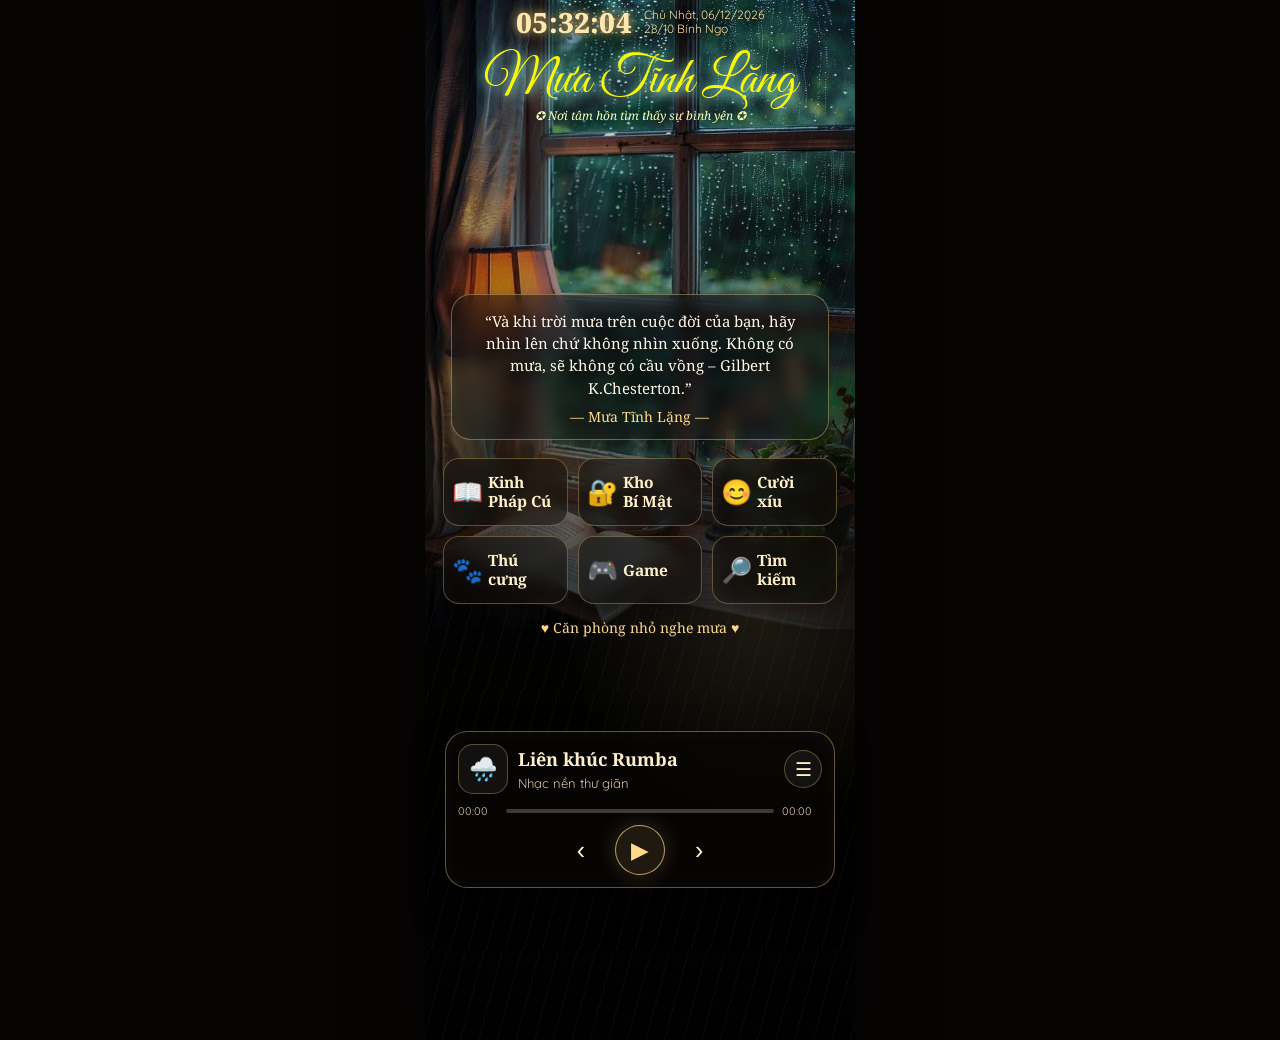
==== commit 612091bd: "UPPP" ====
--- a/index.html
+++ b/index.html
@@ -1,2893 +1,269 @@
 <!DOCTYPE html>
 <html lang="vi">
 <head>
-  <meta charset="UTF-8">
-  <meta name="viewport" content="width=device-width, initial-scale=1.0">
-  <title>Mưa</title>
-
-  <link href="https://fonts.googleapis.com/css2?family=Quicksand:wght@400;700&display=swap" rel="stylesheet">
+  <meta charset="UTF-8" />
+  <meta name="viewport" content="width=device-width, initial-scale=1.0" />
+  <title>Mưa Tĩnh Lặng</title>
+
+  <link href="https://fonts.googleapis.com/css2?family=Great+Vibes&family=Quicksand:wght@400;600;700&family=Noto+Serif:wght@400;600;700&display=swap" rel="stylesheet">
+
   <link rel="stylesheet" href="css/index.css">
-
-
-  <style>
-    /* HOME QUICK RANDOM FEATURES */
-    .home-random-actions{
-      width:min(760px,92%);
-      margin:24px auto 8px;
-      display:flex;
-      justify-content:center;
-      align-items:center;
-      gap:16px;
-      flex-wrap:wrap;
-      position:relative;
-      z-index:8;
-    }
-
-    .home-random-btn{
-      border:none;
-      cursor:pointer;
-      padding:15px 22px;
-      border-radius:999px;
-      font-family:'Quicksand',sans-serif;
-      font-size:17px;
-      font-weight:700;
-      color:#fff;
-      background:linear-gradient(135deg,rgba(59,130,246,.86),rgba(244,114,182,.78));
-      box-shadow:
-        0 14px 32px rgba(59,130,246,.25),
-        inset 0 0 16px rgba(255,255,255,.22);
-      backdrop-filter:blur(10px);
-      transition:.25s ease;
-    }
-
-    .home-random-btn:hover{
-      transform:translateY(-4px) scale(1.035);
-      box-shadow:
-        0 18px 38px rgba(244,114,182,.28),
-        0 0 22px rgba(255,255,255,.22);
-    }
-
-    .secret-modal,
-    .pet-home-modal,
-    .pet-home-fullscreen{
-      position:fixed;
-      inset:0;
-      display:none;
-      align-items:center;
-      justify-content:center;
-      background:rgba(8,14,26,.74);
-      backdrop-filter:blur(12px);
-      z-index:9999999;
-      padding:22px;
-    }
-
-    .secret-modal.show,
-    .pet-home-modal.show,
-    .pet-home-fullscreen.show{
-      display:flex;
-      animation:homeModalFade .24s ease;
-    }
-
-    @keyframes homeModalFade{
-      from{opacity:0}
-      to{opacity:1}
-    }
-
-    .secret-card-modal{
-      width:min(620px,94vw);
-      position:relative;
-      border-radius:34px;
-      padding:36px 34px;
-      text-align:center;
-      color:#fff;
-      background:linear-gradient(145deg,rgba(22,28,46,.96),rgba(15,18,30,.94));
-      border:1px solid rgba(255,255,255,.25);
-      box-shadow:0 28px 90px rgba(0,0,0,.42);
-      animation:secretFlipIn .36s cubic-bezier(.2,.8,.2,1);
-    }
-
-    @keyframes secretFlipIn{
-      from{transform:rotateX(10deg) scale(.92) translateY(18px);opacity:0}
-      to{transform:rotateX(0) scale(1) translateY(0);opacity:1}
-    }
-
-    .secret-close-btn,
-    .pet-home-close-btn,
-    .pet-home-view-close{
-      position:absolute;
-      top:14px;
-      right:16px;
-      width:42px;
-      height:42px;
-      border:none;
-      border-radius:50%;
-      cursor:pointer;
-      color:#fff;
-      background:rgba(255,255,255,.16);
-      font-size:26px;
-      box-shadow:0 8px 22px rgba(0,0,0,.22);
-      transition:.22s ease;
-      z-index:50;
-    }
-
-    .secret-close-btn:hover,
-    .pet-home-close-btn:hover,
-    .pet-home-view-close:hover{
-      transform:scale(1.08) rotate(6deg);
-      background:rgba(255,255,255,.24);
-    }
-
-    .secret-icon{
-      font-size:58px;
-      margin-bottom:10px;
-    }
-
-    .secret-card-modal h2{
-      margin:0 0 14px;
-      color:#ffe6a7;
-      font-size:30px;
-    }
-
-    .secret-card-modal p{
-      margin:0 auto 24px;
-      max-width:520px;
-      line-height:1.75;
-      font-size:18px;
-      color:#f7f7f7;
-    }
-
-    .secret-next-btn{
-      border:none;
-      cursor:pointer;
-      border-radius:999px;
-      padding:13px 20px;
-      font-family:'Quicksand',sans-serif;
-      font-weight:700;
-      color:#5b3410;
-      background:linear-gradient(135deg,#ffe6a7,#fbbf24);
-      box-shadow:0 12px 26px rgba(251,191,36,.22);
-    }
-
-    /* PET FULLSCREEN COVER FLOW - HOME */
-    .pet-home-modal{
-      padding:18px;
-      background:
-        radial-gradient(circle at 18% 18%,rgba(96,165,250,.22),transparent 34%),
-        radial-gradient(circle at 82% 78%,rgba(244,114,182,.22),transparent 32%),
-        rgba(8,14,26,.78);
-    }
-
-    .pet-home-box{
-      width:min(1180px,96vw);
-      height:min(760px,92vh);
-      min-height:560px;
-      position:relative;
-      border-radius:46px;
-      padding:46px 78px;
-      background:linear-gradient(135deg,rgba(255,255,255,.92),rgba(235,246,255,.78));
-      border:1px solid rgba(255,255,255,.9);
-      box-shadow:
-        0 30px 96px rgba(0,0,0,.42),
-        0 24px 65px rgba(59,130,246,.18),
-        inset 0 0 34px rgba(255,255,255,.7);
-      backdrop-filter:blur(12px);
-      overflow:hidden;
-      animation:petBoxZoom .28s cubic-bezier(.2,.8,.2,1);
-    }
-
-    @keyframes petBoxZoom{
-      from{transform:scale(.94) translateY(16px);opacity:0}
-      to{transform:scale(1) translateY(0);opacity:1}
-    }
-
-    .pet-home-box::before,
-    .pet-home-box::after{
-      position:absolute;
-      font-size:52px;
-      opacity:.18;
-      pointer-events:none;
-      filter:drop-shadow(0 0 10px rgba(255,255,255,.8));
-    }
-
-    .pet-home-box::before{content:"🐾";top:24px;left:28px;transform:rotate(-18deg)}
-    .pet-home-box::after{content:"🐾";right:28px;bottom:24px;transform:rotate(18deg)}
-
-    .pet-home-title{
-      margin:0 52px 26px;
-      text-align:center;
-      font-size:44px;
-      color:#fff;
-      text-shadow:
-        0 0 14px rgba(255,255,255,.92),
-        0 0 30px rgba(96,165,250,.75),
-        0 0 48px rgba(244,114,182,.45);
-      animation:petTitleFloat 3s ease-in-out infinite;
-    }
-
-    @keyframes petTitleFloat{
-      0%,100%{transform:translateY(0)}
-      50%{transform:translateY(-6px)}
-    }
-
-    .pet-home-empty{
-      min-height:450px;
-      display:flex;
-      align-items:center;
-      justify-content:center;
-      flex-direction:column;
-      gap:12px;
-      color:#2563eb;
-      font-size:22px;
-      font-weight:700;
-      position:relative;
-      z-index:3;
-    }
-
-    .pet-home-window{
-      width:min(900px,84vw);
-      height:500px;
-      margin:0 auto;
-      display:none;
-      align-items:center;
-      justify-content:center;
-      position:relative;
-      overflow:hidden;
-      z-index:3;
-      -webkit-mask-image:linear-gradient(90deg,transparent 0%,#000 13%,#000 87%,transparent 100%);
-      mask-image:linear-gradient(90deg,transparent 0%,#000 13%,#000 87%,transparent 100%);
-    }
-
-    .pet-home-track{
-      position:relative;
-      width:100%;
-      height:100%;
-    }
-
-    .pet-home-card{
-      position:absolute;
-      top:50%;
-      left:50%;
-      width:250px;
-      height:330px;
-      border:none;
-      padding:0;
-      cursor:pointer;
-      overflow:hidden;
-      border-radius:34px;
-      background:#fff;
-      box-shadow:0 16px 38px rgba(15,23,42,.18);
-      transform:translate(-50%,-50%);
-      transition:
-        transform .12s linear,
-        opacity .12s linear,
-        filter .12s linear,
-        box-shadow .12s linear,
-        border-radius .12s linear;
-      will-change:transform,opacity,filter;
-    }
-
-    .pet-home-card img{
-      width:100%;
-      height:100%;
-      object-fit:cover;
-      display:block;
-      pointer-events:none;
-      user-select:none;
-    }
-
-    .pet-home-card.is-center{
-      border-radius:42px;
-      animation:petCenterBreath 3.8s ease-in-out infinite;
-      box-shadow:
-        0 34px 88px rgba(59,130,246,.34),
-        0 0 0 8px rgba(255,255,255,.50),
-        inset 0 0 0 2px rgba(255,255,255,.90);
-    }
-
-    .pet-home-card.is-center::before{
-      content:"🐾";
-      position:absolute;
-      top:18px;
-      left:20px;
-      font-size:32px;
-      opacity:.5;
-      z-index:2;
-      filter:drop-shadow(0 0 10px rgba(255,255,255,.95));
-      pointer-events:none;
-    }
-
-    @keyframes petCenterBreath{
-      0%,100%{box-shadow:0 34px 88px rgba(59,130,246,.30),0 0 0 8px rgba(255,255,255,.46),inset 0 0 0 2px rgba(255,255,255,.90)}
-      50%{box-shadow:0 38px 98px rgba(244,114,182,.34),0 0 0 9px rgba(255,255,255,.55),inset 0 0 0 2px rgba(255,255,255,.94)}
-    }
-
-    .pet-home-card:hover{
-      box-shadow:
-        0 30px 82px rgba(244,114,182,.28),
-        0 0 0 7px rgba(255,255,255,.5);
-    }
-
-    .pet-home-nav{
-      position:absolute;
-      top:50%;
-      transform:translateY(-50%);
-      width:60px;
-      height:60px;
-      border:none;
-      border-radius:50%;
-      cursor:pointer;
-      font-size:34px;
-      color:#2563eb;
-      background:rgba(255,255,255,.94);
-      box-shadow:
-        0 14px 34px rgba(59,130,246,.24),
-        inset 0 0 18px rgba(255,255,255,.8);
-      backdrop-filter:blur(10px);
-      z-index:10;
-      transition:.25s ease;
-    }
-
-    .pet-home-nav:hover{
-      transform:translateY(-50%) scale(1.08);
-      background:#fff;
-      color:#db2777;
-      box-shadow:0 18px 40px rgba(244,114,182,.28);
-    }
-
-    .pet-home-prev{left:14px}
-    .pet-home-next{right:14px}
-
-    .pet-home-fullscreen{
-      background:rgba(8,14,26,.78);
-    }
-
-    .pet-home-fullscreen-card{
-      position:relative;
-      max-width:min(900px,94vw);
-      max-height:90vh;
-      border-radius:34px;
-      padding:16px;
-      background:linear-gradient(135deg,rgba(255,255,255,.96),rgba(235,246,255,.88));
-      box-shadow:0 30px 90px rgba(0,0,0,.42);
-      animation:petBoxZoom .28s cubic-bezier(.2,.8,.2,1);
-    }
-
-    .pet-home-fullscreen-card img{
-      display:block;
-      max-width:calc(94vw - 32px);
-      max-height:calc(90vh - 32px);
-      object-fit:contain;
-      border-radius:24px;
-      background:#fff;
-    }
-
-    .pet-home-view-close{
-      top:-16px;
-      right:-16px;
-      background:rgba(255,255,255,.96);
-      color:#1f2937;
-    }
-
-    .pet-home-heart{
-      position:fixed;
-      pointer-events:none;
-      z-index:99999999;
-      font-size:22px;
-      filter:drop-shadow(0 0 8px rgba(255,255,255,.8));
-      animation:petHomeHeartFly 1.15s ease forwards;
-    }
-
-    @keyframes petHomeHeartFly{
-      0%{opacity:0;transform:translate(-50%,-50%) scale(.6)}
-      20%{opacity:1}
-      100%{opacity:0;transform:translate(-50%,-120px) scale(1.4) rotate(18deg)}
-    }
-
-    @media(max-width:900px){
-      .pet-home-box{
-        width:min(96vw,760px);
-        height:min(640px,90vh);
-        min-height:430px;
-        padding:36px 58px;
-        border-radius:38px;
+</head>
+<body>
+  <main class="room-app">
+    <div class="rain-layer" aria-hidden="true"></div>
+
+    <div class="content">
+      <section class="date-panel top-date-panel">
+        <div class="clock" id="clockText">--:--:--</div>
+        <div class="date-info">
+          <div class="date" id="dateText">Đang tính ngày...</div>
+          <div class="lunar" id="lunarText">Đang tính âm lịch...</div>
+        </div>
+      </section>
+
+      <section class="hero">
+        <h1>Mưa Tĩnh Lặng</h1>
+        <div class="tagline">✪ Nơi tâm hồn tìm thấy sự bình yên ✪</div>
+      </section>
+
+      <div class="window-space" aria-hidden="true"></div>
+
+      <section class="quote-panel">
+        <p class="quote-text" id="quoteText">“Hôm nay mình đi thật chậm thôi.”</p>
+        <small class="quote-source" id="quoteSource">— Mưa Tĩnh Lặng —</small>
+      </section>
+
+      <nav class="room-menu" aria-label="Menu MyDoc">
+        <a class="menu-card" href="kinhphapcu.html"><span class="m-icon">📖</span><strong>Kinh<br>Pháp Cú</strong></a>
+        <a class="menu-card" href="#" id="openSecretBtn"><span class="m-icon">🔐</span><strong>Kho<br>Bí Mật</strong></a>
+        <a class="menu-card" href="#" id="openJokeBtn"><span class="m-icon">😊</span><strong>Cười<br>xíu</strong></a>
+        <a class="menu-card" href="#" id="openPetHomeBtn"><span class="m-icon">🐾</span><strong>Thú<br>cưng</strong></a>
+        <a class="menu-card" href="#game" id="gameBtn"><span class="m-icon">🎮</span><strong>Game</strong></a>
+        <a class="menu-card" href="timkiem.html"><span class="m-icon">🔎</span><strong>Tìm<br>kiếm</strong></a>
+      </nav>
+
+      <section class="player">
+        <div class="track-row">
+          <button class="rain-btn" id="rainBtn" type="button" title="Bật/tắt tiếng mưa">🌧️</button>
+
+          <div class="track-name">
+            <strong id="trackTitle">Mưa rơi nhẹ</strong>
+            <span id="trackSub">Âm thanh thiên nhiên</span>
+          </div>
+
+          <button class="list-btn" id="openMusicPage" type="button" title="Mở trang nghe nhạc">☰</button>
+        </div>
+
+        <div class="progress">
+          <span id="currentTime">00:00</span>
+          <div class="bar">
+            <span id="progressFill"></span>
+            <input class="seek-bar" id="seekBar" type="range" min="0" max="1000" value="0" aria-label="Tua nhạc">
+          </div>
+          <span id="durationTime">00:00</span>
+        </div>
+
+        <div class="controls">
+          <button class="ctrl" id="prevBtn" type="button">‹</button>
+          <button class="play" id="playBtn" type="button">▶</button>
+          <button class="ctrl" id="nextBtn" type="button">›</button>
+        </div>
+      </section>
+
+      <div class="footer-note">♥ Căn phòng nhỏ nghe mưa ♥</div>
+    </div>
+
+    <audio id="bgAudio" preload="metadata"></audio>
+    <audio id="rainAudio" preload="metadata" loop src="audio/nhacnen/00.mp3"></audio>
+  </main>
+
+  <!-- Popup: Kho Bí Mật -->
+  <div class="home-modal" id="secretModal" aria-hidden="true">
+    <div class="modal-card">
+      <button class="modal-close" id="secretCloseBtn" type="button">×</button>
+      <div class="modal-icon" id="secretIcon">🔐</div>
+      <h2 id="secretTitle">Kho Bí Mật</h2>
+      <p id="secretContent">Đang mở chiếc hộp nhỏ...</p>
+      <button class="modal-next" id="secretNextBtn" type="button">Mở bí mật khác ✨</button>
+    </div>
+  </div>
+
+  <!-- Popup: Cười Xíu -->
+  <div class="home-modal" id="jokeModal" aria-hidden="true">
+    <div class="modal-card">
+      <button class="modal-close" id="jokeCloseBtn" type="button">×</button>
+      <div class="modal-icon">😆</div>
+      <h2 id="jokeTitle">Cười xíu</h2>
+      <p id="jokeContent">Đang tìm chuyện vui...</p>
+      <button class="modal-next" id="jokeNextBtn" type="button">Cười tiếp 😝</button>
+    </div>
+  </div>
+
+  <!-- Popup: Thú Cưng -->
+  <div class="home-modal" id="petHomeModal" aria-hidden="true">
+    <div class="pet-home-box">
+      <button class="modal-close" id="petHomeCloseBtn" type="button">×</button>
+      <h2 class="pet-home-title">Thư viện thú cưng 🐾</h2>
+      <div class="pet-home-empty" id="petHomeEmpty">Đang gọi mấy bé thú cưng...</div>
+      <div class="pet-home-window" id="petHomeWindow">
+        <button class="pet-home-nav pet-home-prev" id="petHomePrevBtn" type="button">‹</button>
+        <div class="pet-home-track" id="petHomeTrack"></div>
+        <button class="pet-home-nav pet-home-next" id="petHomeNextBtn" type="button">›</button>
+      </div>
+    </div>
+  </div>
+
+  <div class="home-modal pet-home-fullscreen" id="petHomeFullscreen" aria-hidden="true">
+    <div class="pet-home-fullscreen-card">
+      <button class="modal-close" id="petHomeViewClose" type="button">×</button>
+      <img id="petHomeFullImg" src="" alt="Thú cưng">
+    </div>
+  </div>
+
+  <!-- GAME POPUP -->
+  <div class="game-modal" id="gameModal">
+    <div class="game-choice-card">
+      <button class="game-close-btn" id="gameCloseBtn" type="button">×</button>
+      <h2 class="game-choice-title">Chơi xíu cho tỉnh ngủ 🎮</h2>
+      <div class="game-choice-grid">
+        <button class="game-choice-btn" id="openCaroBtn" type="button">
+          <span>⭕</span>
+          Caro
+        </button>
+        <button class="game-choice-btn" id="open2048Btn" type="button">
+          <span>🔢</span>
+          2048
+        </button>
+      </div>
+    </div>
+  </div>
+
+  <!-- CARO MODAL -->
+  <div class="caro-modal" id="caroModal" aria-hidden="true">
+    <div class="caro-card">
+      <button class="game-close-btn" id="closeCaroBtn" type="button">×</button>
+      <h2 class="caro-title">Caro 15x15</h2>
+      <div class="caro-topline">
+        <div>Người chơi: <b id="caroPlayerScore">0</b></div>
+        <div>Máy: <b id="caroBotScore">0</b></div>
+      </div>
+      <div class="caro-levels">
+        <button type="button" data-caro-level="rain">🌧 Mưa</button>
+        <button type="button" data-caro-level="storm">⛈ Giông</button>
+      </div>
+      <div class="caro-status" id="caroStatus">Tới lượt bạn đi X</div>
+      <div class="caro-board" id="caroBoard"></div>
+      <div class="caro-actions">
+        <button type="button" id="resetCaroBtn">Chơi lại</button>
+        <button type="button" id="clearCaroScoreBtn">Xóa điểm</button>
+      </div>
+      <div class="caro-result-pop" id="caroResultPop" aria-hidden="true">
+        <div class="caro-result-box">
+          <div id="caroResultIcon">🏆</div>
+          <h3 id="caroResultTitle">YOU WIN</h3>
+          <p id="caroResultSubtitle">Chiến thắng thuộc về bạn</p>
+        </div>
+      </div>
+    </div>
+  </div>
+
+  <!-- 2048 MODAL -->
+  <div class="game2048-modal" id="game2048Modal" aria-hidden="true">
+    <div class="game2048-card">
+      <button class="game-close-btn" id="close2048Btn" type="button">×</button>
+      <h2 class="game2048-title">2048</h2>
+      <div class="game2048-scorebar">
+        <div>Điểm<br><b id="score2048">0</b></div>
+        <div>Kỷ lục<br><b id="best2048">0</b></div>
+      </div>
+      <div class="game2048-status" id="status2048">Vuốt để bắt đầu ghép số 🌧</div>
+      <div class="board2048" id="board2048"></div>
+      <div class="game2048-actions">
+        <button type="button" id="restart2048Btn">Chơi lại</button>
+        <button type="button" id="undo2048Btn">Hoàn tác</button>
+      </div>
+      <div class="result2048" id="result2048" aria-hidden="true">
+        <div class="result2048-box">
+          <div id="result2048Icon">🏆</div>
+          <h3 id="result2048Title">YOU WIN</h3>
+          <p id="result2048Subtitle">Bạn đã chạm 2048</p>
+        </div>
+      </div>
+    </div>
+  </div>
+
+  <div class="toast" id="toast"></div>
+
+  <script src="js/caro.js"></script>
+  <script src="js/game2048.js"></script>
+  <script src="js/index.js"></script>
+
+  <script>
+    (function(){
+      const audio = document.getElementById("bgAudio");
+      const seekBar = document.getElementById("seekBar");
+      const progressFill = document.getElementById("progressFill");
+      const currentTimeEl = document.getElementById("currentTime");
+      const durationTimeEl = document.getElementById("durationTime");
+
+      if (!audio || !seekBar) return;
+
+      let isSeeking = false;
+
+      function pad(num){
+        return String(num).padStart(2, "0");
       }
 
-      .pet-home-title{font-size:34px;margin-bottom:18px}
-      .pet-home-window{height:390px;width:100%}
-
-      .pet-home-card{
-        width:190px;
-        height:270px;
-        border-radius:28px;
+      function fmt(seconds){
+        if (!Number.isFinite(seconds)) return "00:00";
+        return `${pad(Math.floor(seconds / 60))}:${pad(Math.floor(seconds % 60))}`;
       }
 
-      .pet-home-nav{
-        width:52px;
-        height:52px;
-        font-size:30px;
+      function syncSeek(){
+        if (!audio.duration || isSeeking) return;
+
+        const percent = audio.currentTime / audio.duration;
+        seekBar.value = Math.round(percent * 1000);
+
+        if (progressFill) {
+          progressFill.style.width = (percent * 100) + "%";
+        }
+
+        if (currentTimeEl) currentTimeEl.textContent = fmt(audio.currentTime);
+        if (durationTimeEl) durationTimeEl.textContent = fmt(audio.duration);
       }
-    }
-
-    @media(max-width:768px){
-      .home-random-actions{gap:10px;margin-top:18px}
-      .home-random-btn{font-size:15px;padding:12px 15px}
-      .pet-home-modal{padding:12px}
-      .pet-home-box{
-        width:96vw;
-        height:82vh;
-        min-height:390px;
-        padding:28px 42px;
-        border-radius:34px;
-      }
-
-      .pet-home-title{font-size:28px;margin:0 40px 16px}
-      .pet-home-window{height:calc(82vh - 130px);min-height:280px}
-
-      .pet-home-card{
-        width:48vw;
-        height:58vw;
-        max-width:235px;
-        max-height:280px;
-        border-radius:26px;
-      }
-
-      .pet-home-nav{width:42px;height:42px;font-size:25px}
-      .pet-home-prev{left:4px}.pet-home-next{right:4px}
-      .secret-card-modal{padding:28px 24px}
-      .secret-card-modal h2{font-size:24px}
-      .secret-card-modal p{font-size:16px}
-    }
-
-    @media(max-width:430px){
-      .pet-home-box{padding:24px 32px}
-      .pet-home-card{width:52vw;height:64vw}
-      .pet-home-card.is-center::before{font-size:26px;top:12px;left:14px}
-      .pet-home-nav{width:38px;height:38px;font-size:22px}
-    }
-
-    /* OCD-FRIENDLY HOME REDESIGN */
-    .hero{
-      padding-top:96px;
-      padding-bottom:10px;
-    }
-
-    .greeting{
-      margin-top:8px;
-    }
-
-    .home-action-panel{
-      width:min(880px,92%);
-      margin:24px auto 18px;
-      padding:18px;
-      border-radius:30px;
-      position:relative;
-      z-index:8;
-      background:linear-gradient(135deg,rgba(255,255,255,.18),rgba(255,255,255,.07));
-      border:1px solid rgba(255,255,255,.25);
-      box-shadow:
-        0 18px 46px rgba(15,23,42,.18),
-        inset 0 0 24px rgba(255,255,255,.08);
-      backdrop-filter:blur(14px);
-    }
-
-    .home-action-heading{
-      display:flex;
-      align-items:flex-end;
-      justify-content:space-between;
-      gap:12px;
-      margin:0 4px 14px;
-      color:#fff;
-    }
-
-    .home-action-heading span{
-      font-size:20px;
-      font-weight:700;
-      letter-spacing:.2px;
-      text-shadow:0 0 12px rgba(255,255,255,.35);
-    }
-
-    .home-action-heading small{
-      font-size:13px;
-      color:rgba(255,255,255,.78);
-      font-weight:600;
-      text-align:right;
-    }
-
-    .home-random-actions{
-      width:100%;
-      margin:0;
-      display:grid;
-      grid-template-columns:repeat(4,1fr);
-      gap:12px;
-    }
-
-    .home-random-btn{
-      width:100%;
-      min-height:78px;
-      border:none;
-      cursor:pointer;
-      padding:12px 10px;
-      border-radius:22px;
-      font-family:'Quicksand',sans-serif;
-      font-size:15px;
-      font-weight:700;
-      color:#fff;
-      background:linear-gradient(135deg,rgba(15,23,42,.58),rgba(30,41,59,.34));
-      border:1px solid rgba(255,255,255,.22);
-      box-shadow:
-        0 12px 26px rgba(0,0,0,.18),
-        inset 0 0 18px rgba(255,255,255,.08);
-      backdrop-filter:blur(12px);
-      display:flex;
-      flex-direction:column;
-      align-items:center;
-      justify-content:center;
-      gap:7px;
-      transition:.24s ease;
-    }
-
-    .home-random-btn:nth-child(1){background:linear-gradient(135deg,rgba(126,34,206,.62),rgba(30,41,59,.36))}
-    .home-random-btn:nth-child(2){background:linear-gradient(135deg,rgba(37,99,235,.62),rgba(30,41,59,.36))}
-    .home-random-btn:nth-child(3){background:linear-gradient(135deg,rgba(219,39,119,.58),rgba(30,41,59,.36))}
-    .home-random-btn:nth-child(4){background:linear-gradient(135deg,rgba(20,184,166,.50),rgba(30,41,59,.36))}
-
-    .home-random-btn:hover{
-      transform:translateY(-4px);
-      box-shadow:
-        0 18px 38px rgba(0,0,0,.24),
-        0 0 24px rgba(255,255,255,.18),
-        inset 0 0 18px rgba(255,255,255,.12);
-      border-color:rgba(255,255,255,.38);
-    }
-
-    .action-icon{
-      font-size:28px;
-      line-height:1;
-      filter:drop-shadow(0 0 8px rgba(255,255,255,.32));
-    }
-
-    .action-text{
-      line-height:1.2;
-      white-space:nowrap;
-    }
-
-    /* SECRET POPUP - MORE MAGICAL */
-    .secret-modal{
-      background:
-        radial-gradient(circle at 50% 45%,rgba(250,204,21,.18),transparent 18%),
-        radial-gradient(circle at 24% 20%,rgba(168,85,247,.28),transparent 28%),
-        radial-gradient(circle at 82% 78%,rgba(59,130,246,.22),transparent 30%),
-        rgba(2,6,23,.82);
-      backdrop-filter:blur(16px);
-      overflow:hidden;
-    }
-
-    .secret-modal::before{
-      content:"";
-      position:absolute;
-      width:720px;
-      height:720px;
-      border-radius:50%;
-      background:conic-gradient(from 0deg,transparent,rgba(250,204,21,.20),transparent,rgba(168,85,247,.20),transparent);
-      animation:secretAuraSpin 12s linear infinite;
-      filter:blur(2px);
-      opacity:.72;
-    }
-
-    .secret-modal::after{
-      content:"";
-      position:absolute;
-      inset:0;
-      background-image:
-        radial-gradient(circle,rgba(255,255,255,.72) 0 1px,transparent 1.5px),
-        radial-gradient(circle,rgba(251,191,36,.55) 0 1px,transparent 1.5px);
-      background-size:92px 92px,137px 137px;
-      background-position:0 0,35px 40px;
-      animation:secretStarsFloat 15s linear infinite;
-      opacity:.28;
-      pointer-events:none;
-    }
-
-    @keyframes secretAuraSpin{
-      to{transform:rotate(360deg)}
-    }
-
-    @keyframes secretStarsFloat{
-      to{background-position:0 -180px,35px -260px}
-    }
-
-    .secret-card-modal{
-      overflow:hidden;
-      isolation:isolate;
-      background:
-        linear-gradient(145deg,rgba(31,41,75,.96),rgba(10,15,30,.95)),
-        radial-gradient(circle at 50% 0%,rgba(251,191,36,.18),transparent 42%);
-      border:1px solid rgba(255,255,255,.28);
-      box-shadow:
-        0 32px 100px rgba(0,0,0,.52),
-        0 0 70px rgba(250,204,21,.18);
-    }
-
-    .secret-card-modal::before{
-      content:"";
-      position:absolute;
-      inset:-2px;
-      background:linear-gradient(120deg,transparent 15%,rgba(255,255,255,.20) 35%,transparent 55%);
-      transform:translateX(-120%);
-      animation:secretCardShine 3.8s ease-in-out infinite;
-      pointer-events:none;
-      z-index:-1;
-    }
-
-    @keyframes secretCardShine{
-      0%,42%{transform:translateX(-120%)}
-      72%,100%{transform:translateX(120%)}
-    }
-
-    .secret-icon{
-      width:86px;
-      height:86px;
-      margin:0 auto 14px;
-      display:flex;
-      align-items:center;
-      justify-content:center;
-      border-radius:28px;
-      font-size:48px;
-      background:rgba(255,255,255,.12);
-      box-shadow:inset 0 0 20px rgba(255,255,255,.12),0 0 28px rgba(250,204,21,.18);
-      animation:secretIconFloat 2.8s ease-in-out infinite;
-    }
-
-    @keyframes secretIconFloat{
-      0%,100%{transform:translateY(0) rotate(-2deg)}
-      50%{transform:translateY(-7px) rotate(2deg)}
-    }
-
-    .secret-next-btn{
-      min-width:210px;
-      min-height:48px;
-      transition:.22s ease;
-    }
-
-    .secret-next-btn:hover{
-      transform:translateY(-2px);
-      box-shadow:0 16px 32px rgba(251,191,36,.30);
-    }
-
-    /* PET POPUP - DARK THEATER MODE */
-    .pet-home-modal{
-      background:
-        radial-gradient(circle at 50% 50%,rgba(30,64,175,.20),transparent 34%),
-        rgba(0,0,0,.88);
-      backdrop-filter:blur(18px);
-    }
-
-    .pet-home-box{
-      background:linear-gradient(145deg,rgba(15,23,42,.94),rgba(3,7,18,.92));
-      border:1px solid rgba(255,255,255,.16);
-      box-shadow:
-        0 34px 110px rgba(0,0,0,.72),
-        inset 0 0 34px rgba(255,255,255,.05);
-    }
-
-    .pet-home-box::before,.pet-home-box::after{
-      opacity:.10;
-    }
-
-    .pet-home-title{
-      color:#f8fafc;
-      text-shadow:0 0 22px rgba(147,197,253,.50),0 0 42px rgba(244,114,182,.25);
-    }
-
-    .pet-home-empty{
-      color:#dbeafe;
-      text-shadow:0 0 12px rgba(147,197,253,.32);
-    }
-
-    .pet-home-card{
-      box-shadow:0 18px 46px rgba(0,0,0,.42);
-    }
-
-    .pet-home-card:not(.is-center){
-      filter:brightness(.72) saturate(.88);
-    }
-
-    .pet-home-card.is-center{
-      box-shadow:
-        0 34px 92px rgba(0,0,0,.58),
-        0 0 0 8px rgba(255,255,255,.22),
-        0 0 60px rgba(96,165,250,.22);
-    }
-
-    .pet-home-nav{
-      color:#e0f2fe;
-      background:rgba(15,23,42,.72);
-      border:1px solid rgba(255,255,255,.18);
-      box-shadow:0 16px 38px rgba(0,0,0,.45),inset 0 0 18px rgba(255,255,255,.08);
-    }
-
-    .pet-home-nav:hover{
-      background:rgba(30,41,59,.92);
-      color:#fbcfe8;
-    }
-
-    .pet-home-close-btn{
-      background:rgba(15,23,42,.76);
-      border:1px solid rgba(255,255,255,.18);
-    }
-
-    @media(max-width:900px){
-      .home-random-actions{grid-template-columns:repeat(2,1fr)}
-      .home-random-btn{min-height:74px}
-    }
-
-    @media(max-width:560px){
-      .home-action-panel{padding:14px;border-radius:24px}
-      .home-action-heading{align-items:flex-start;flex-direction:column;margin-bottom:12px}
-      .home-action-heading small{text-align:left}
-      .home-random-actions{gap:10px}
-      .home-random-btn{min-height:70px;border-radius:18px;font-size:14px}
-      .action-icon{font-size:24px}
-      .action-text{white-space:normal}
-    }
-
-
-    /* CLEAN CENTERED HOME LAYOUT - QUOTE FIRST */
-    .hero{
-      padding-top:76px !important;
-      padding-bottom:2px !important;
-      transform:none !important;
-    }
-
-    .hero h1{
-      font-size:clamp(44px,5vw,72px) !important;
-      margin-bottom:6px !important;
-      letter-spacing:.5px;
-    }
-
-    .hero p{
-      margin-top:4px !important;
-      font-size:clamp(16px,1.5vw,21px) !important;
-    }
-
-    .greeting{
-      margin:8px auto 20px !important;
-      text-align:center;
-      font-size:clamp(16px,1.5vw,22px) !important;
-    }
-
-    .quote{
-      width:min(820px,88%) !important;
-      margin:18px auto 22px !important;
-      position:relative;
-      z-index:8;
-    }
-
-    .quote-content{
-      min-height:92px;
-      display:flex;
-      align-items:center;
-      justify-content:center;
-      text-align:center;
-    }
-
-    .home-action-panel{
-      width:min(430px,86%) !important;
-      margin:10px auto 28px !important;
-      padding:0 !important;
-      background:transparent !important;
-      border:0 !important;
-      box-shadow:none !important;
-      backdrop-filter:none !important;
-      position:relative;
-      z-index:9;
-    }
-
-    .home-action-heading{
-      display:none !important;
-    }
-
-    .home-random-actions{
-      width:100% !important;
-      margin:0 !important;
-      display:grid !important;
-      grid-template-columns:repeat(4,1fr) !important;
-      gap:14px !important;
-      align-items:center;
-      justify-content:center;
-    }
-
-    .home-random-btn{
-      width:82px !important;
-      height:82px !important;
-      min-height:82px !important;
-      padding:0 !important;
-      border-radius:50% !important;
-      gap:2px !important;
-      justify-self:center;
-      background:rgba(255,255,255,.92) !important;
-      color:#1e293b !important;
-      border:1px solid rgba(255,255,255,.75) !important;
-      box-shadow:
-        0 13px 28px rgba(0,0,0,.22),
-        inset 0 0 18px rgba(255,255,255,.88) !important;
-      backdrop-filter:blur(12px);
-    }
-
-    .home-random-btn:hover{
-      transform:translateY(-6px) scale(1.04) !important;
-      box-shadow:
-        0 20px 40px rgba(0,0,0,.30),
-        0 0 26px rgba(255,255,255,.28),
-        inset 0 0 18px rgba(255,255,255,.95) !important;
-    }
-
-    .home-random-btn:nth-child(1){background:linear-gradient(135deg,rgba(255,255,255,.96),rgba(237,213,255,.92)) !important;}
-    .home-random-btn:nth-child(2){background:linear-gradient(135deg,rgba(255,255,255,.96),rgba(219,234,254,.92)) !important;}
-    .home-random-btn:nth-child(3){background:linear-gradient(135deg,rgba(255,255,255,.96),rgba(252,231,243,.92)) !important;}
-    .home-random-btn:nth-child(4){background:linear-gradient(135deg,rgba(255,255,255,.96),rgba(204,251,241,.92)) !important;}
-
-    .action-icon{
-      font-size:27px !important;
-      line-height:1 !important;
-      filter:drop-shadow(0 0 6px rgba(255,255,255,.9));
-    }
-
-    .action-text{
-      font-size:11px !important;
-      line-height:1.05 !important;
-      white-space:normal !important;
-      max-width:64px;
-      color:#1e293b;
-    }
-
-    .slider{
-      margin-top:8px !important;
-      margin-bottom:22px !important;
-      position:relative;
-      z-index:5;
-    }
-
-    footer{
-      margin-top:8px !important;
-    }
-
-    @media(max-width:768px){
-      .hero{padding-top:96px !important;}
-      .quote{width:min(92%,720px) !important;margin-top:14px !important;}
-      .home-action-panel{width:min(370px,88%) !important;margin-bottom:22px !important;}
-      .home-random-actions{gap:10px !important;}
-      .home-random-btn{width:72px !important;height:72px !important;min-height:72px !important;}
-      .action-icon{font-size:24px !important;}
-      .action-text{font-size:10px !important;max-width:58px;}
-    }
-
-    @media(max-width:420px){
-      .home-action-panel{width:min(330px,92%) !important;}
-      .home-random-btn{width:66px !important;height:66px !important;min-height:66px !important;}
-      .action-text{font-size:9.5px !important;}
-    }
-
-  </style>
-
-<style>
-
-/* =========================================================
-   FINAL LAYOUT FIX - KHUNG GIỮA / MENU + CLOCK + SLIDER
-   ========================================================= */
-:root{
-  --home-frame-width:min(1280px, calc(100vw - 300px));
-}
-
-html, body{
-  width:100%;
-  overflow-x:hidden !important;
-}
-
-body{
-  padding-left:0 !important;
-  padding-right:0 !important;
-  padding-top:0 !important;
-}
-
-.top-bar{
-  position:fixed !important;
-  top:14px !important;
-  left:50% !important;
-  right:auto !important;
-  width:var(--home-frame-width) !important;
-  max-width:var(--home-frame-width) !important;
-  transform:translateX(-50%) !important;
-  display:flex !important;
-  align-items:flex-start !important;
-  justify-content:space-between !important;
-  z-index:999999 !important;
-  pointer-events:none !important;
-}
-
-.menu-container,
-.clock-wrap{
-  pointer-events:auto !important;
-}
-
-.menu-btn{
-  width:62px !important;
-  height:62px !important;
-  border-radius:22px !important;
-  font-size:31px !important;
-  background:rgba(255,255,255,.88) !important;
-  box-shadow:
-    0 12px 30px rgba(0,0,0,.22),
-    inset 0 0 18px rgba(255,255,255,.78) !important;
-  backdrop-filter:blur(12px) !important;
-}
-
-.dropdown{
-  top:74px !important;
-}
-
-.clock-wrap{
-  margin-top:0 !important;
-  max-width:390px !important;
-  text-align:right !important;
-}
-
-.clock-text,
-.lunar-text{
-  text-align:right !important;
-  text-shadow:
-    0 0 10px rgba(255,255,255,.98),
-    0 0 18px rgba(255,255,255,.65) !important;
-}
-
-.hero{
-  width:var(--home-frame-width) !important;
-  max-width:var(--home-frame-width) !important;
-  margin:0 auto !important;
-  padding:12px 0 0 !important;
-  transform:none !important;
-  text-align:center !important;
-  position:relative !important;
-  z-index:8 !important;
-}
-
-.hero h1{
-  margin:0 0 8px !important;
-  line-height:1.02 !important;
-}
-
-.hero p{
-  margin:0 !important;
-}
-
-.greeting{
-  width:var(--home-frame-width) !important;
-  margin:12px auto 26px !important;
-  text-align:center !important;
-  position:relative !important;
-  z-index:8 !important;
-}
-
-.quote{
-  width:min(1120px, calc(var(--home-frame-width) - 120px)) !important;
-  max-width:min(1120px, calc(var(--home-frame-width) - 120px)) !important;
-  margin:0 auto 26px !important;
-  position:relative !important;
-  z-index:8 !important;
-}
-
-.home-action-panel{
-  width:min(920px, calc(var(--home-frame-width) - 260px)) !important;
-  max-width:min(920px, calc(var(--home-frame-width) - 260px)) !important;
-  margin:0 auto 34px !important;
-  position:relative !important;
-  z-index:9 !important;
-}
-
-.slider{
-  width:var(--home-frame-width) !important;
-  max-width:var(--home-frame-width) !important;
-  margin:0 auto 34px !important;
-  overflow:hidden !important;
-  border-radius:30px !important;
-  padding:0 !important;
-  position:relative !important;
-  z-index:5 !important;
-  -webkit-mask-image:linear-gradient(90deg, transparent 0%, #000 4%, #000 96%, transparent 100%);
-  mask-image:linear-gradient(90deg, transparent 0%, #000 4%, #000 96%, transparent 100%);
-}
-
-.slide-track{
-  gap:22px !important;
-  padding:0 !important;
-}
-
-.slide{
-  width:330px !important;
-  height:210px !important;
-  border-radius:26px !important;
-}
-
-footer{
-  width:var(--home-frame-width) !important;
-  margin:0 auto !important;
-}
-
-@media(max-width:1400px){
-  :root{
-    --home-frame-width:min(1160px, calc(100vw - 180px));
-  }
-}
-
-@media(max-width:1100px){
-  :root{
-    --home-frame-width:calc(100vw - 36px);
-  }
-
-  .hero{
-    padding-top:82px !important;
-  }
-
-  .quote{
-    width:min(92%,720px) !important;
-    max-width:min(92%,720px) !important;
-  }
-
-  .home-action-panel{
-    width:min(430px,90%) !important;
-    max-width:min(430px,90%) !important;
-  }
-}
-
-@media(max-width:768px){
-  :root{
-    --home-frame-width:calc(100vw - 24px);
-  }
-
-  .top-bar{
-    top:10px !important;
-  }
-
-  .menu-btn{
-    width:54px !important;
-    height:54px !important;
-    border-radius:18px !important;
-    font-size:27px !important;
-  }
-
-  .clock-wrap{
-    max-width:190px !important;
-  }
-
-  .hero{
-    padding-top:88px !important;
-  }
-
-  .slide{
-    width:235px !important;
-    height:155px !important;
-  }
-}
-
-</style>
-
-<style>
-
-
-/* =========================================================
-   FINAL QUICK ACTION BUTTONS - GLASS PILL PA1
-   ========================================================= */
-.home-action-panel{
-  width:min(720px, calc(var(--home-frame-width, 100vw) - 360px)) !important;
-  max-width:min(720px, calc(var(--home-frame-width, 100vw) - 360px)) !important;
-  margin:0 auto 34px !important;
-  padding:0 !important;
-  background:transparent !important;
-  border:0 !important;
-  box-shadow:none !important;
-  backdrop-filter:none !important;
-  position:relative !important;
-  z-index:9 !important;
-}
-
-.home-action-heading{
-  display:none !important;
-}
-
-.home-random-actions{
-  width:100% !important;
-  margin:0 !important;
-  display:grid !important;
-  grid-template-columns:repeat(4, 1fr) !important;
-  gap:14px !important;
-  align-items:center !important;
-  justify-content:center !important;
-}
-
-.home-random-btn,
-.home-random-btn:nth-child(1),
-.home-random-btn:nth-child(2),
-.home-random-btn:nth-child(3),
-.home-random-btn:nth-child(4){
-  width:100% !important;
-  height:58px !important;
-  min-height:58px !important;
-  padding:0 16px !important;
-  border-radius:18px !important;
-  border:1px solid rgba(255,255,255,.16) !important;
-  cursor:pointer !important;
-  font-family:'Quicksand',sans-serif !important;
-  color:#f8fafc !important;
-  background:
-    linear-gradient(135deg, rgba(15,23,42,.46), rgba(30,41,59,.22)),
-    linear-gradient(135deg, rgba(255,255,255,.10), rgba(255,255,255,.035)) !important;
-  box-shadow:
-    0 10px 28px rgba(0,0,0,.18),
-    inset 0 0 18px rgba(255,255,255,.045) !important;
-  backdrop-filter:blur(14px) !important;
-  -webkit-backdrop-filter:blur(14px) !important;
-  display:flex !important;
-  flex-direction:row !important;
-  align-items:center !important;
-  justify-content:center !important;
-  gap:10px !important;
-  position:relative !important;
-  overflow:hidden !important;
-  transform:none !important;
-  transition:
-    transform .25s ease,
-    background .25s ease,
-    border-color .25s ease,
-    box-shadow .25s ease !important;
-}
-
-.home-random-btn::before{
-  content:"";
-  position:absolute;
-  inset:0;
-  background:
-    radial-gradient(circle at 18% 20%, rgba(147,197,253,.16), transparent 34%),
-    radial-gradient(circle at 82% 78%, rgba(255,255,255,.055), transparent 32%);
-  opacity:.9;
-  pointer-events:none;
-}
-
-.home-random-btn::after{
-  content:"";
-  position:absolute;
-  top:-70%;
-  left:-25%;
-  width:42%;
-  height:240%;
-  background:linear-gradient(90deg, transparent, rgba(255,255,255,.16), transparent);
-  transform:rotate(24deg) translateX(-160%);
-  opacity:0;
-  pointer-events:none;
-}
-
-.home-random-btn:hover{
-  transform:translateY(-4px) !important;
-  background:
-    linear-gradient(135deg, rgba(15,23,42,.58), rgba(30,41,59,.30)),
-    linear-gradient(135deg, rgba(255,255,255,.16), rgba(255,255,255,.06)) !important;
-  border-color:rgba(255,255,255,.30) !important;
-  box-shadow:
-    0 16px 38px rgba(0,0,0,.26),
-    0 0 22px rgba(147,197,253,.13),
-    inset 0 0 18px rgba(255,255,255,.07) !important;
-}
-
-.home-random-btn:hover::after{
-  opacity:1;
-  animation:quickBtnShine 1.15s ease forwards;
-}
-
-@keyframes quickBtnShine{
-  from{transform:rotate(24deg) translateX(-160%)}
-  to{transform:rotate(24deg) translateX(360%)}
-}
-
-.action-icon{
-  position:relative !important;
-  z-index:2 !important;
-  width:30px !important;
-  height:30px !important;
-  min-width:30px !important;
-  display:flex !important;
-  align-items:center !important;
-  justify-content:center !important;
-  border-radius:11px !important;
-  font-size:20px !important;
-  line-height:1 !important;
-  background:rgba(255,255,255,.085) !important;
-  box-shadow:inset 0 0 10px rgba(255,255,255,.055) !important;
-  filter:drop-shadow(0 0 8px rgba(147,197,253,.20)) !important;
-}
-
-.action-text{
-  position:relative !important;
-  z-index:2 !important;
-  font-size:14px !important;
-  line-height:1.15 !important;
-  font-weight:700 !important;
-  color:#f8fafc !important;
-  max-width:none !important;
-  white-space:nowrap !important;
-  text-shadow:0 0 10px rgba(15,23,42,.55) !important;
-}
-
-body.theme-rain:not(.focus-mode) .home-random-btn,
-body.theme-rain:not(.focus-mode) .home-random-btn:nth-child(1),
-body.theme-rain:not(.focus-mode) .home-random-btn:nth-child(2),
-body.theme-rain:not(.focus-mode) .home-random-btn:nth-child(3),
-body.theme-rain:not(.focus-mode) .home-random-btn:nth-child(4){
-  background:
-    linear-gradient(135deg, rgba(30,64,94,.36), rgba(148,163,184,.16)),
-    linear-gradient(135deg, rgba(255,255,255,.14), rgba(255,255,255,.045)) !important;
-}
-
-body.theme-night:not(.focus-mode) .home-random-btn,
-body.focus-mode .home-random-btn,
-body.theme-night:not(.focus-mode) .home-random-btn:nth-child(1),
-body.theme-night:not(.focus-mode) .home-random-btn:nth-child(2),
-body.theme-night:not(.focus-mode) .home-random-btn:nth-child(3),
-body.theme-night:not(.focus-mode) .home-random-btn:nth-child(4),
-body.focus-mode .home-random-btn:nth-child(1),
-body.focus-mode .home-random-btn:nth-child(2),
-body.focus-mode .home-random-btn:nth-child(3),
-body.focus-mode .home-random-btn:nth-child(4){
-  background:
-    linear-gradient(135deg, rgba(2,6,23,.60), rgba(30,41,59,.30)),
-    linear-gradient(135deg, rgba(255,255,255,.11), rgba(255,255,255,.035)) !important;
-  border-color:rgba(180,220,255,.18) !important;
-}
-
-body.theme-flower:not(.focus-mode) .home-random-btn,
-body.theme-flower:not(.focus-mode) .home-random-btn:nth-child(1),
-body.theme-flower:not(.focus-mode) .home-random-btn:nth-child(2),
-body.theme-flower:not(.focus-mode) .home-random-btn:nth-child(3),
-body.theme-flower:not(.focus-mode) .home-random-btn:nth-child(4){
-  background:
-    linear-gradient(135deg, rgba(76,29,149,.36), rgba(190,24,93,.18)),
-    linear-gradient(135deg, rgba(255,255,255,.13), rgba(255,255,255,.045)) !important;
-}
-
-body.theme-sun:not(.focus-mode) .home-random-btn,
-body.theme-sun:not(.focus-mode) .home-random-btn:nth-child(1),
-body.theme-sun:not(.focus-mode) .home-random-btn:nth-child(2),
-body.theme-sun:not(.focus-mode) .home-random-btn:nth-child(3),
-body.theme-sun:not(.focus-mode) .home-random-btn:nth-child(4){
-  background:
-    linear-gradient(135deg, rgba(120,53,15,.34), rgba(217,119,6,.16)),
-    linear-gradient(135deg, rgba(255,255,255,.16), rgba(255,255,255,.05)) !important;
-}
-
-@media(max-width:1100px){
-  .home-action-panel{
-    width:min(640px, 86%) !important;
-    max-width:min(640px, 86%) !important;
-  }
-}
-
-@media(max-width:760px){
-  .home-action-panel{
-    width:min(420px, 88%) !important;
-    max-width:min(420px, 88%) !important;
-  }
-
-  .home-random-actions{
-    grid-template-columns:repeat(2, 1fr) !important;
-    gap:12px !important;
-  }
-
-  .home-random-btn,
-  .home-random-btn:nth-child(1),
-  .home-random-btn:nth-child(2),
-  .home-random-btn:nth-child(3),
-  .home-random-btn:nth-child(4){
-    height:54px !important;
-    min-height:54px !important;
-    border-radius:17px !important;
-    padding:0 12px !important;
-  }
-
-  .action-icon{
-    width:28px !important;
-    height:28px !important;
-    min-width:28px !important;
-    font-size:18px !important;
-  }
-
-  .action-text{
-    font-size:13px !important;
-  }
-}
-
-@media(max-width:420px){
-  .home-action-panel{
-    width:min(350px, 92%) !important;
-  }
-
-  .home-random-actions{
-    gap:10px !important;
-  }
-
-  .home-random-btn,
-  .home-random-btn:nth-child(1),
-  .home-random-btn:nth-child(2),
-  .home-random-btn:nth-child(3),
-  .home-random-btn:nth-child(4){
-    height:52px !important;
-    min-height:52px !important;
-    gap:8px !important;
-  }
-
-  .action-text{
-    font-size:12px !important;
-  }
-}
-
-</style>
-<style>
-
-/* =========================================================
-   QUIZ POPUP SIMPLIFIED - VUI NHẸ, ẨN ĐÁP ÁN KỸ HƠN
-   ========================================================= */
-.quiz-modal{
-  background:
-    radial-gradient(circle at 18% 18%, rgba(251,191,36,.24), transparent 28%),
-    radial-gradient(circle at 82% 24%, rgba(244,114,182,.22), transparent 30%),
-    radial-gradient(circle at 50% 86%, rgba(96,165,250,.22), transparent 34%),
-    rgba(5,10,24,.84) !important;
-  backdrop-filter:blur(18px) !important;
-  -webkit-backdrop-filter:blur(18px) !important;
-}
-
-.quiz-modal::before{
-  width:780px !important;
-  height:780px !important;
-  background:conic-gradient(from 0deg, rgba(251,191,36,.18), rgba(244,114,182,.18), rgba(96,165,250,.16), rgba(52,211,153,.14), rgba(251,191,36,.18)) !important;
-  opacity:.55 !important;
-  filter:blur(10px) !important;
-}
-
-.quiz-modal::after{
-  content:"?  ?  ?  ?  ?" !important;
-  top:9% !important;
-  letter-spacing:42px !important;
-  opacity:.12 !important;
-  font-size:42px !important;
-}
-
-.quiz-card-modal{
-  width:min(640px,94vw) !important;
-  padding:38px 34px 32px !important;
-  border-radius:34px !important;
-  color:#14213d !important;
-  background:
-    linear-gradient(145deg, rgba(255,255,255,.96), rgba(255,250,235,.92)),
-    radial-gradient(circle at 12% 20%, rgba(251,191,36,.18), transparent 28%),
-    radial-gradient(circle at 88% 26%, rgba(244,114,182,.14), transparent 30%) !important;
-  box-shadow:
-    0 34px 100px rgba(0,0,0,.44),
-    0 0 0 10px rgba(255,255,255,.10),
-    inset 0 0 34px rgba(255,255,255,.72) !important;
-}
-
-.quiz-badge{
-  margin:0 auto 16px !important;
-  padding:7px 18px !important;
-  color:#7c2d12 !important;
-  background:linear-gradient(135deg,#fde68a,#fdba74) !important;
-}
-
-.quiz-icon{
-  display:none !important;
-}
-
-.quiz-card-modal h2{
-  margin:0 44px 16px !important;
-  color:#1d4ed8 !important;
-  font-size:32px !important;
-}
-
-.quiz-card-modal p{
-  max-width:540px !important;
-  min-height:82px !important;
-  margin:0 auto 22px !important;
-  font-size:23px !important;
-  line-height:1.65 !important;
-  font-weight:800 !important;
-  color:#0f172a !important;
-}
-
-.quiz-answer-box{
-  position:relative !important;
-  max-width:520px !important;
-  margin:0 auto 20px !important;
-  padding:17px 18px !important;
-  border-radius:24px !important;
-  background:
-    repeating-linear-gradient(135deg, rgba(15,23,42,.08) 0 10px, rgba(15,23,42,.03) 10px 20px),
-    linear-gradient(135deg, rgba(219,234,254,.88), rgba(252,231,243,.82)) !important;
-  border:1px dashed rgba(37,99,235,.28) !important;
-  box-shadow:inset 0 0 22px rgba(255,255,255,.45) !important;
-  opacity:.38 !important;
-  filter:blur(9px) saturate(.7) !important;
-  transform:scale(.96) !important;
-  cursor:pointer !important;
-  transition:.28s ease !important;
-}
-
-.quiz-answer-box:not(.show) #quizAnswer{
-  color:transparent !important;
-  text-shadow:0 0 18px rgba(15,23,42,.58) !important;
-  filter:blur(10px) !important;
-  user-select:none !important;
-}
-
-.quiz-answer-box.show{
-  opacity:1 !important;
-  filter:blur(0) saturate(1) !important;
-  transform:scale(1) !important;
-}
-
-.quiz-answer-box.show #quizAnswer{
-  color:#7c2d12 !important;
-  text-shadow:none !important;
-  filter:none !important;
-  user-select:auto !important;
-}
-
-.quiz-answer-label{
-  background:linear-gradient(135deg,#2563eb,#db2777) !important;
-}
-
-#quizAnswer{
-  font-size:19px !important;
-  line-height:1.55 !important;
-  font-weight:800 !important;
-}
-
-.quiz-show-btn{
-  background:linear-gradient(135deg,#2563eb,#7c3aed) !important;
-}
-
-.quiz-next-btn{
-  background:linear-gradient(135deg,#fde68a,#fb923c) !important;
-}
-
-@media(max-width:560px){
-  .quiz-card-modal{
-    padding:30px 22px 24px !important;
-  }
-  .quiz-card-modal h2{
-    font-size:25px !important;
-  }
-  .quiz-card-modal p{
-    font-size:18px !important;
-    min-height:68px !important;
-  }
-}
-</style>
-
-<style>
-
-/* =========================================================
-   JOKE POPUP - CƯỜI XẢ STRESS / DARK FUN MODE
-   ========================================================= */
-.joke-modal{
-  position:fixed;
-  inset:0;
-  display:none;
-  align-items:center;
-  justify-content:center;
-  padding:22px;
-  z-index:9999999;
-  overflow:hidden;
-  background:
-    radial-gradient(circle at 18% 22%, rgba(251,191,36,.18), transparent 28%),
-    radial-gradient(circle at 82% 20%, rgba(244,114,182,.18), transparent 30%),
-    radial-gradient(circle at 52% 82%, rgba(34,211,238,.14), transparent 34%),
-    rgba(2,6,23,.88);
-  backdrop-filter:blur(18px);
-  -webkit-backdrop-filter:blur(18px);
-}
-
-.joke-modal.show{
-  display:flex;
-  animation:jokeModalFade .24s ease;
-}
-
-@keyframes jokeModalFade{
-  from{opacity:0}
-  to{opacity:1}
-}
-
-.joke-modal::before{
-  content:"";
-  position:absolute;
-  width:860px;
-  height:860px;
-  border-radius:50%;
-  background:
-    conic-gradient(
-      from 0deg,
-      transparent,
-      rgba(251,191,36,.20),
-      transparent,
-      rgba(244,114,182,.18),
-      transparent,
-      rgba(34,211,238,.16),
-      transparent
-    );
-  filter:blur(7px);
-  opacity:.72;
-  animation:jokeAuraSpin 18s linear infinite;
-}
-
-.joke-modal::after{
-  content:"😂  😆  🤭  😂  😄";
-  position:absolute;
-  left:50%;
-  top:8%;
-  transform:translateX(-50%);
-  white-space:nowrap;
-  letter-spacing:34px;
-  font-size:38px;
-  opacity:.13;
-  filter:blur(.2px);
-  pointer-events:none;
-  animation:jokeEmojiFloat 9s ease-in-out infinite;
-}
-
-@keyframes jokeAuraSpin{
-  to{transform:rotate(360deg)}
-}
-
-@keyframes jokeEmojiFloat{
-  0%,100%{transform:translateX(-50%) translateY(0)}
-  50%{transform:translateX(-50%) translateY(18px)}
-}
-
-.joke-card-modal{
-  width:min(700px,94vw);
-  max-height:86vh;
-  overflow:hidden;
-  position:relative;
-  isolation:isolate;
-  padding:40px 38px 34px;
-  border-radius:38px;
-  text-align:center;
-  color:#f8fafc;
-  background:
-    radial-gradient(circle at 14% 18%, rgba(251,191,36,.16), transparent 28%),
-    radial-gradient(circle at 88% 14%, rgba(244,114,182,.14), transparent 30%),
-    linear-gradient(145deg, rgba(15,23,42,.96), rgba(3,7,18,.94));
-  border:1px solid rgba(255,255,255,.18);
-  box-shadow:
-    0 36px 110px rgba(0,0,0,.64),
-    0 0 70px rgba(251,191,36,.14),
-    inset 0 0 34px rgba(255,255,255,.045);
-  animation:jokeCardPop .35s cubic-bezier(.2,.88,.22,1.18);
-}
-
-@keyframes jokeCardPop{
-  from{opacity:0;transform:scale(.9) translateY(24px) rotate(-1.5deg)}
-  to{opacity:1;transform:scale(1) translateY(0) rotate(0)}
-}
-
-.joke-card-modal::before{
-  content:"";
-  position:absolute;
-  inset:-2px;
-  z-index:-1;
-  background:
-    linear-gradient(120deg, transparent 10%, rgba(255,255,255,.16) 34%, transparent 54%);
-  transform:translateX(-130%);
-  animation:jokeCardShine 4.2s ease-in-out infinite;
-  pointer-events:none;
-}
-
-@keyframes jokeCardShine{
-  0%,46%{transform:translateX(-130%)}
-  78%,100%{transform:translateX(130%)}
-}
-
-.joke-stage{
-  position:absolute;
-  inset:0;
-  pointer-events:none;
-  overflow:hidden;
-  opacity:.22;
-  z-index:-1;
-}
-
-.joke-stage span{
-  position:absolute;
-  font-size:56px;
-  font-weight:800;
-  color:rgba(255,255,255,.22);
-  text-transform:uppercase;
-  animation:jokeHaFloat 7s ease-in-out infinite;
-}
-
-.joke-stage span:nth-child(1){left:8%;top:18%;animation-delay:0s}
-.joke-stage span:nth-child(2){right:8%;top:26%;animation-delay:1.2s}
-.joke-stage span:nth-child(3){left:14%;bottom:12%;animation-delay:2.2s}
-.joke-stage span:nth-child(4){right:16%;bottom:14%;animation-delay:3.1s}
-
-@keyframes jokeHaFloat{
-  0%,100%{transform:translateY(0) rotate(-8deg);opacity:.18}
-  50%{transform:translateY(-18px) rotate(8deg);opacity:.34}
-}
-
-.joke-close-btn{
-  position:absolute;
-  top:16px;
-  right:18px;
-  width:42px;
-  height:42px;
-  border:none;
-  border-radius:50%;
-  cursor:pointer;
-  color:#f8fafc;
-  background:rgba(255,255,255,.12);
-  border:1px solid rgba(255,255,255,.16);
-  font-size:26px;
-  box-shadow:0 10px 26px rgba(0,0,0,.28);
-  transition:.22s ease;
-  z-index:10;
-}
-
-.joke-close-btn:hover{
-  transform:scale(1.08) rotate(7deg);
-  background:rgba(255,255,255,.20);
-}
-
-.joke-badge{
-  width:max-content;
-  margin:0 auto 16px;
-  padding:8px 18px;
-  border-radius:999px;
-  font-size:13px;
-  font-weight:800;
-  letter-spacing:1.8px;
-  color:#1f1300;
-  background:linear-gradient(135deg,#fde68a,#fb923c);
-  box-shadow:
-    0 10px 28px rgba(251,146,60,.22),
-    inset 0 0 12px rgba(255,255,255,.44);
-}
-
-.joke-card-modal h2{
-  margin:0 48px 22px;
-  font-size:32px;
-  line-height:1.25;
-  color:#fff7ed;
-  text-shadow:
-    0 0 18px rgba(251,191,36,.28),
-    0 0 32px rgba(244,114,182,.18);
-}
-
-.joke-content{
-  max-width:570px;
-  max-height:42vh;
-  overflow-y:auto;
-  margin:0 auto 26px;
-  padding:24px 26px;
-  border-radius:28px;
-  text-align:left;
-  white-space:pre-line;
-  font-size:20px;
-  line-height:1.75;
-  font-weight:700;
-  color:#f8fafc;
-  background:
-    linear-gradient(135deg, rgba(255,255,255,.10), rgba(255,255,255,.035));
-  border:1px solid rgba(255,255,255,.14);
-  box-shadow:
-    inset 0 0 22px rgba(255,255,255,.045),
-    0 16px 42px rgba(0,0,0,.22);
-}
-
-.joke-content::-webkit-scrollbar{
-  width:8px;
-}
-
-.joke-content::-webkit-scrollbar-thumb{
-  background:rgba(251,191,36,.45);
-  border-radius:999px;
-}
-
-.joke-next-btn{
-  min-width:190px;
-  min-height:50px;
-  border:none;
-  border-radius:999px;
-  cursor:pointer;
-  padding:0 24px;
-  font-family:'Quicksand',sans-serif;
-  font-size:16px;
-  font-weight:800;
-  color:#2b1700;
-  background:linear-gradient(135deg,#fde68a,#fb923c,#f472b6);
-  box-shadow:
-    0 16px 36px rgba(251,146,60,.24),
-    0 0 26px rgba(244,114,182,.16);
-  transition:.24s ease;
-}
-
-.joke-next-btn:hover{
-  transform:translateY(-3px) scale(1.03);
-  box-shadow:
-    0 22px 44px rgba(251,146,60,.32),
-    0 0 32px rgba(244,114,182,.22);
-}
-
-.joke-modal.joke-pop .joke-card-modal{
-  animation:jokeShakeIn .42s cubic-bezier(.2,.9,.2,1);
-}
-
-@keyframes jokeShakeIn{
-  0%{transform:scale(.96) rotate(-1.5deg);opacity:.72}
-  35%{transform:scale(1.025) rotate(1.2deg);opacity:1}
-  70%{transform:scale(.995) rotate(-.6deg)}
-  100%{transform:scale(1) rotate(0)}
-}
-
-@media(max-width:560px){
-  .joke-card-modal{
-    padding:32px 22px 26px;
-    border-radius:30px;
-  }
-
-  .joke-card-modal h2{
-    margin:0 38px 18px;
-    font-size:25px;
-  }
-
-  .joke-content{
-    max-height:45vh;
-    padding:20px 18px;
-    font-size:17px;
-    line-height:1.65;
-    border-radius:24px;
-  }
-
-  .joke-modal::after{
-    font-size:28px;
-    letter-spacing:18px;
-  }
-
-  .joke-stage span{
-    font-size:38px;
-  }
-}
-</style>
-
-
-<style>
-
-/* =========================================================
-   FINAL QUIZ POPUP - DARK GLASS / GỌN GIỐNG MẪU MỚI
-   ========================================================= */
-.quiz-modal{
-  position:fixed !important;
-  inset:0 !important;
-  display:none;
-  align-items:center !important;
-  justify-content:center !important;
-  padding:24px !important;
-  overflow:hidden !important;
-  z-index:9999999 !important;
-  background:
-    radial-gradient(circle at 16% 18%, rgba(37,99,235,.22), transparent 30%),
-    radial-gradient(circle at 82% 18%, rgba(147,51,234,.28), transparent 32%),
-    radial-gradient(circle at 18% 82%, rgba(14,165,233,.18), transparent 30%),
-    radial-gradient(circle at 84% 82%, rgba(236,72,153,.16), transparent 32%),
-    rgba(2,6,23,.90) !important;
-  backdrop-filter:blur(20px) !important;
-  -webkit-backdrop-filter:blur(20px) !important;
-}
-
-.quiz-modal.show{
-  display:flex !important;
-  animation:quizDarkFade .24s ease !important;
-}
-
-@keyframes quizDarkFade{
-  from{opacity:0}
-  to{opacity:1}
-}
-
-.quiz-modal::before{
-  content:"" !important;
-  position:absolute !important;
-  width:960px !important;
-  height:960px !important;
-  border-radius:50% !important;
-  background:
-    conic-gradient(
-      from 0deg,
-      rgba(59,130,246,.20),
-      rgba(168,85,247,.22),
-      rgba(236,72,153,.16),
-      rgba(14,165,233,.17),
-      rgba(59,130,246,.20)
-    ) !important;
-  filter:blur(18px) !important;
-  opacity:.58 !important;
-  animation:quizDarkAura 18s linear infinite !important;
-  pointer-events:none !important;
-}
-
-.quiz-modal::after{
-  content:"?      ?      ?" !important;
-  position:absolute !important;
-  inset:auto 0 11% 0 !important;
-  text-align:center !important;
-  font-size:130px !important;
-  letter-spacing:72px !important;
-  line-height:1 !important;
-  color:rgba(255,255,255,.12) !important;
-  text-shadow:
-    0 0 28px rgba(147,51,234,.30),
-    0 0 40px rgba(59,130,246,.18) !important;
-  opacity:.72 !important;
-  animation:quizMarkDrift 9s ease-in-out infinite !important;
-  pointer-events:none !important;
-  white-space:nowrap !important;
-}
-
-@keyframes quizDarkAura{
-  to{transform:rotate(360deg)}
-}
-
-@keyframes quizMarkDrift{
-  0%,100%{transform:translateY(0) rotate(-2deg)}
-  50%{transform:translateY(-22px) rotate(2deg)}
-}
-
-.quiz-card-modal{
-  width:min(860px,94vw) !important;
-  min-height:470px !important;
-  position:relative !important;
-  z-index:2 !important;
-  padding:64px 58px 56px !important;
-  border-radius:46px !important;
-  text-align:center !important;
-  color:#f8fafc !important;
-  overflow:hidden !important;
-  isolation:isolate !important;
-  background:
-    linear-gradient(145deg, rgba(15,23,42,.82), rgba(30,27,75,.72)),
-    radial-gradient(circle at 18% 22%, rgba(59,130,246,.22), transparent 34%),
-    radial-gradient(circle at 82% 20%, rgba(147,51,234,.22), transparent 36%),
-    radial-gradient(circle at 50% 100%, rgba(14,165,233,.16), transparent 40%) !important;
-  border:1px solid rgba(255,255,255,.20) !important;
-  box-shadow:
-    0 34px 110px rgba(0,0,0,.62),
-    0 0 0 10px rgba(255,255,255,.055),
-    inset 0 0 46px rgba(255,255,255,.055) !important;
-  backdrop-filter:blur(18px) !important;
-  -webkit-backdrop-filter:blur(18px) !important;
-  animation:quizDarkCardIn .34s cubic-bezier(.2,.86,.2,1) !important;
-}
-
-@keyframes quizDarkCardIn{
-  from{opacity:0;transform:translateY(18px) scale(.94)}
-  to{opacity:1;transform:translateY(0) scale(1)}
-}
-
-.quiz-card-modal::before{
-  content:"" !important;
-  position:absolute !important;
-  inset:0 !important;
-  background:
-    radial-gradient(circle at 9% 26%, rgba(255,255,255,.08) 0 2px, transparent 3px),
-    radial-gradient(circle at 35% 14%, rgba(251,191,36,.40) 0 2px, transparent 3px),
-    radial-gradient(circle at 70% 18%, rgba(129,140,248,.36) 0 2px, transparent 3px),
-    radial-gradient(circle at 92% 70%, rgba(255,255,255,.08) 0 2px, transparent 3px),
-    linear-gradient(115deg, rgba(255,255,255,.12), transparent 28%, transparent 70%, rgba(168,85,247,.10)) !important;
-  pointer-events:none !important;
-  z-index:-1 !important;
-}
-
-.quiz-card-modal::after{
-  content:"🧩        ?        ?" !important;
-  position:absolute !important;
-  inset:70px 0 auto 0 !important;
-  color:rgba(255,255,255,.09) !important;
-  font-size:70px !important;
-  letter-spacing:110px !important;
-  line-height:1 !important;
-  text-align:center !important;
-  filter:blur(.2px) !important;
-  pointer-events:none !important;
-  z-index:-1 !important;
-}
-
-.quiz-close-btn{
-  position:absolute !important;
-  top:28px !important;
-  right:28px !important;
-  width:54px !important;
-  height:54px !important;
-  border:none !important;
-  border-radius:50% !important;
-  cursor:pointer !important;
-  color:#fff !important;
-  background:
-    linear-gradient(135deg, rgba(168,85,247,.72), rgba(124,58,237,.58)) !important;
-  border:1px solid rgba(255,255,255,.18) !important;
-  font-size:34px !important;
-  line-height:1 !important;
-  box-shadow:
-    0 14px 32px rgba(0,0,0,.34),
-    inset 0 0 18px rgba(255,255,255,.10) !important;
-  transition:.22s ease !important;
-  z-index:5 !important;
-}
-
-.quiz-close-btn:hover{
-  transform:scale(1.08) rotate(8deg) !important;
-  background:linear-gradient(135deg, rgba(236,72,153,.72), rgba(124,58,237,.66)) !important;
-}
-
-.quiz-badge{
-  position:relative !important;
-  z-index:2 !important;
-  width:max-content !important;
-  margin:0 auto 62px !important;
-  padding:12px 34px !important;
-  border-radius:999px !important;
-  color:#d8b4fe !important;
-  font-size:18px !important;
-  font-weight:800 !important;
-  letter-spacing:1.5px !important;
-  background:
-    linear-gradient(135deg, rgba(37,99,235,.72), rgba(109,40,217,.68)) !important;
-  border:1px solid rgba(255,255,255,.13) !important;
-  box-shadow:
-    0 16px 34px rgba(0,0,0,.28),
-    inset 0 0 16px rgba(255,255,255,.08) !important;
-  text-shadow:0 0 14px rgba(216,180,254,.50) !important;
-}
-
-.quiz-card-modal h2{
-  display:none !important;
-}
-
-.quiz-icon{
-  display:none !important;
-}
-
-.quiz-card-modal p{
-  position:relative !important;
-  z-index:2 !important;
-  max-width:680px !important;
-  min-height:unset !important;
-  margin:0 auto 50px !important;
-  display:flex !important;
-  align-items:center !important;
-  justify-content:center !important;
-  text-align:center !important;
-  font-size:clamp(17px, 1.8vw, 24px) !important;
-  line-height:1.6 !important;
-  font-weight:700 !important;
-  color:#f8fafc !important;
-  text-shadow:
-    0 0 12px rgba(255,255,255,.12),
-    0 8px 20px rgba(0,0,0,.25) !important;
-}
-
-.quiz-answer-box{
-  position:relative !important;
-  z-index:2 !important;
-  max-width:600px !important;
-  min-height:48px !important;
-  margin:0 auto 58px !important;
-  padding:14px 22px !important;
-  border-radius:999px !important;
-  background:rgba(255,255,255,.055) !important;
-  border:1px solid rgba(255,255,255,.07) !important;
-  box-shadow:
-    inset 0 0 18px rgba(255,255,255,.035),
-    0 0 32px rgba(59,130,246,.10) !important;
-  opacity:.42 !important;
-  filter:blur(12px) saturate(.65) !important;
-  transform:scale(.96) !important;
-  cursor:pointer !important;
-  transition:.30s ease !important;
-}
-
-.quiz-answer-label{
-  display:none !important;
-}
-
-.quiz-answer-box:not(.show) #quizAnswer{
-  color:transparent !important;
-  text-shadow:0 0 20px rgba(255,255,255,.65) !important;
-  filter:blur(12px) !important;
-  user-select:none !important;
-}
-
-.quiz-answer-box.show{
-  opacity:1 !important;
-  filter:blur(0) saturate(1) !important;
-  transform:scale(1) !important;
-  background:rgba(255,255,255,.09) !important;
-  border-color:rgba(255,255,255,.16) !important;
-}
-
-.quiz-answer-box.show #quizAnswer{
-  color:#fde68a !important;
-  text-shadow:
-    0 0 14px rgba(251,191,36,.35),
-    0 10px 24px rgba(0,0,0,.32) !important;
-  filter:none !important;
-  user-select:auto !important;
-}
-
-#quizAnswer{
-  font-size:20px !important;
-  line-height:1.55 !important;
-  font-weight:800 !important;
-}
-
-.quiz-actions{
-  position:relative !important;
-  z-index:2 !important;
-  display:flex !important;
-  justify-content:center !important;
-  align-items:center !important;
-  gap:28px !important;
-  flex-wrap:wrap !important;
-}
-
-.quiz-show-btn,
-.quiz-next-btn{
-  min-width:245px !important;
-  min-height:68px !important;
-  border:none !important;
-  border-radius:999px !important;
-  cursor:pointer !important;
-  padding:16px 28px !important;
-  font-family:'Quicksand',sans-serif !important;
-  font-size:21px !important;
-  font-weight:800 !important;
-  transition:.22s ease !important;
-}
-
-.quiz-show-btn{
-  color:#fff !important;
-  background:linear-gradient(135deg, #4f46e5, #9333ea) !important;
-  border:1px solid rgba(255,255,255,.18) !important;
-  box-shadow:
-    0 18px 38px rgba(79,70,229,.30),
-    inset 0 0 18px rgba(255,255,255,.12) !important;
-}
-
-.quiz-next-btn{
-  color:#2b1605 !important;
-  background:linear-gradient(135deg, #fde047, #f97316) !important;
-  border:1px solid rgba(255,255,255,.22) !important;
-  box-shadow:
-    0 18px 38px rgba(249,115,22,.26),
-    inset 0 0 18px rgba(255,255,255,.18) !important;
-}
-
-.quiz-show-btn:hover,
-.quiz-next-btn:hover{
-  transform:translateY(-4px) scale(1.02) !important;
-  box-shadow:
-    0 24px 48px rgba(0,0,0,.34),
-    0 0 28px rgba(255,255,255,.14) !important;
-}
-
-@media(max-width:680px){
-  .quiz-card-modal{
-    min-height:auto !important;
-    padding:58px 24px 34px !important;
-    border-radius:34px !important;
-  }
-
-  .quiz-close-btn{
-    width:44px !important;
-    height:44px !important;
-    top:18px !important;
-    right:18px !important;
-    font-size:28px !important;
-  }
-
-  .quiz-badge{
-    margin-bottom:38px !important;
-    padding:10px 24px !important;
-    font-size:15px !important;
-  }
-
-  .quiz-card-modal p{
-    margin-bottom:42px !important;
-    font-size:22px !important;
-  }
-
-  .quiz-answer-box{
-    margin-bottom:38px !important;
-  }
-
-  .quiz-actions{
-    gap:14px !important;
-  }
-
-  .quiz-show-btn,
-  .quiz-next-btn{
-    width:100% !important;
-    min-width:0 !important;
-    min-height:56px !important;
-    font-size:17px !important;
-  }
-}
-</style>
-
-
-
-
-
-  <link rel="stylesheet" href="css/caro.css">
-
-<style id="caro-critical-fix">
-/* =========================================================
-   CARO CRITICAL FIX - GIỮ POPUP ẨN + GIAO DIỆN MOBILE
-   Block này nằm trực tiếp trong index để tránh lỗi thiếu file caro.css
-   ========================================================= */
-.caro-modal{
-  position:fixed !important;
-  inset:0 !important;
-  display:none !important;
-  align-items:center !important;
-  justify-content:center !important;
-  padding:10px !important;
-  z-index:9999999 !important;
-  overflow:hidden !important;
-  background:
-    radial-gradient(circle at 18% 18%, rgba(59,130,246,.24), transparent 32%),
-    radial-gradient(circle at 78% 18%, rgba(168,85,247,.24), transparent 34%),
-    radial-gradient(circle at 50% 92%, rgba(14,165,233,.16), transparent 36%),
-    rgba(2,6,23,.88) !important;
-  backdrop-filter:blur(18px) !important;
-  -webkit-backdrop-filter:blur(18px) !important;
-}
-
-.caro-modal.show{
-  display:flex !important;
-  animation:caroFade .22s ease !important;
-}
-
-.caro-modal::before{
-  content:"" !important;
-  position:absolute !important;
-  width:760px !important;
-  height:760px !important;
-  border-radius:50% !important;
-  background:conic-gradient(from 0deg, rgba(96,165,250,.22), transparent, rgba(168,85,247,.20), transparent, rgba(14,165,233,.18), transparent) !important;
-  filter:blur(10px) !important;
-  opacity:.65 !important;
-  animation:caroAuraSpin 18s linear infinite !important;
-  pointer-events:none !important;
-}
-
-.caro-modal::after{
-  content:"" !important;
-  position:absolute !important;
-  inset:0 !important;
-  background-image:
-    linear-gradient(115deg, rgba(255,255,255,.13) 0 1px, transparent 1px),
-    linear-gradient(115deg, rgba(147,197,253,.10) 0 1px, transparent 1px) !important;
-  background-size:76px 76px,118px 118px !important;
-  background-position:0 0,34px 20px !important;
-  opacity:.20 !important;
-  animation:caroRainMove 9s linear infinite !important;
-  pointer-events:none !important;
-}
-
-@keyframes caroFade{from{opacity:0}to{opacity:1}}
-@keyframes caroAuraSpin{to{transform:rotate(360deg)}}
-@keyframes caroRainMove{to{background-position:0 180px,34px 260px}}
-
-.caro-box{
-  width:min(540px,96vw) !important;
-  max-height:94vh !important;
-  position:relative !important;
-  z-index:2 !important;
-  padding:16px !important;
-  border-radius:28px !important;
-  color:#f8fafc !important;
-  background:
-    radial-gradient(circle at 18% 10%, rgba(96,165,250,.20), transparent 34%),
-    radial-gradient(circle at 90% 16%, rgba(168,85,247,.16), transparent 34%),
-    linear-gradient(145deg,rgba(15,23,42,.94),rgba(3,7,18,.95)) !important;
-  border:1px solid rgba(255,255,255,.18) !important;
-  box-shadow:
-    0 32px 96px rgba(0,0,0,.66),
-    0 0 0 9px rgba(255,255,255,.04),
-    inset 0 0 42px rgba(255,255,255,.05) !important;
-  overflow:hidden !important;
-  animation:caroBoxIn .32s cubic-bezier(.2,.86,.2,1) !important;
-}
-
-@keyframes caroBoxIn{
-  from{opacity:0;transform:translateY(18px) scale(.94)}
-  to{opacity:1;transform:translateY(0) scale(1)}
-}
-
-.caro-close{
-  position:absolute !important;
-  top:12px !important;
-  right:12px !important;
-  width:38px !important;
-  height:38px !important;
-  border:none !important;
-  border-radius:50% !important;
-  cursor:pointer !important;
-  color:#fff !important;
-  background:rgba(255,255,255,.12) !important;
-  border:1px solid rgba(255,255,255,.16) !important;
-  font-size:26px !important;
-  line-height:1 !important;
-  z-index:5 !important;
-  box-shadow:0 10px 28px rgba(0,0,0,.30) !important;
-}
-
-.caro-head{
-  display:block !important;
-  margin:0 42px 10px 0 !important;
-}
-
-.caro-head h2{
-  margin:0 0 5px !important;
-  font-size:24px !important;
-  color:#dbeafe !important;
-  text-shadow:0 0 14px rgba(96,165,250,.55),0 0 30px rgba(168,85,247,.22) !important;
-}
-
-.caro-head p{
-  margin:0 !important;
-  color:rgba(248,250,252,.76) !important;
-  font-size:13px !important;
-  line-height:1.4 !important;
-}
-
-.caro-score{
-  display:flex !important;
-  gap:8px !important;
-  flex-wrap:wrap !important;
-  justify-content:flex-start !important;
-  margin-top:10px !important;
-}
-
-.caro-score span{
-  padding:7px 11px !important;
-  border-radius:999px !important;
-  background:rgba(255,255,255,.09) !important;
-  border:1px solid rgba(255,255,255,.13) !important;
-  color:#e0f2fe !important;
-  font-size:13px !important;
-  font-weight:800 !important;
-}
-
-.caro-level-wrap{
-  margin:12px 0 10px !important;
-  padding:10px !important;
-  border-radius:18px !important;
-  background:linear-gradient(135deg, rgba(255,255,255,.08), rgba(255,255,255,.035)) !important;
-  border:1px solid rgba(255,255,255,.10) !important;
-}
-
-.caro-level-label{
-  display:block !important;
-  margin:0 0 8px !important;
-  color:#bae6fd !important;
-  font-size:12px !important;
-  font-weight:900 !important;
-  letter-spacing:.8px !important;
-  text-transform:uppercase !important;
-}
-
-.caro-levels{
-  display:grid !important;
-  grid-template-columns:repeat(3,1fr) !important;
-  gap:8px !important;
-}
-
-.caro-level-btn{
-  min-height:42px !important;
-  border:none !important;
-  border-radius:15px !important;
-  cursor:pointer !important;
-  padding:7px 6px !important;
-  font-family:'Quicksand',Arial,sans-serif !important;
-  font-size:13px !important;
-  font-weight:900 !important;
-  color:#dbeafe !important;
-  background:
-    linear-gradient(135deg, rgba(15,23,42,.56), rgba(30,41,59,.30)),
-    radial-gradient(circle at 20% 20%, rgba(147,197,253,.16), transparent 34%) !important;
-  border:1px solid rgba(255,255,255,.13) !important;
-  box-shadow:0 10px 22px rgba(0,0,0,.20), inset 0 0 14px rgba(255,255,255,.035) !important;
-  -webkit-tap-highlight-color:transparent !important;
-}
-
-.caro-level-btn.active{
-  color:#0f172a !important;
-  background:linear-gradient(135deg,#e0f2fe,#c4b5fd) !important;
-  box-shadow:0 14px 30px rgba(96,165,250,.28),0 0 24px rgba(196,181,253,.24),inset 0 0 16px rgba(255,255,255,.55) !important;
-  border-color:rgba(255,255,255,.58) !important;
-}
-
-.caro-status{
-  min-height:23px !important;
-  margin:0 0 10px !important;
-  padding:9px 12px !important;
-  border-radius:16px !important;
-  text-align:center !important;
-  font-size:14px !important;
-  font-weight:900 !important;
-  color:#fde68a !important;
-  background:rgba(255,255,255,.07) !important;
-  border:1px solid rgba(255,255,255,.10) !important;
-}
-
-.caro-board-wrap{
-  width:100% !important;
-  overflow:hidden !important;
-  padding:7px !important;
-  border-radius:22px !important;
-  background:radial-gradient(circle at 50% 0%, rgba(96,165,250,.12), transparent 40%),rgba(255,255,255,.055) !important;
-  border:1px solid rgba(255,255,255,.12) !important;
-  touch-action:manipulation !important;
-}
-
-.caro-board{
-  width:min(92vw,465px) !important;
-  height:min(92vw,465px) !important;
-  max-width:465px !important;
-  max-height:465px !important;
-  margin:auto !important;
-  display:grid !important;
-  gap:3px !important;
-}
-
-.caro-cell{
-  width:100% !important;
-  height:100% !important;
-  min-width:0 !important;
-  min-height:0 !important;
-  border:none !important;
-  border-radius:7px !important;
-  cursor:pointer !important;
-  font-family:Arial,sans-serif !important;
-  font-size:clamp(13px,3.4vw,20px) !important;
-  font-weight:900 !important;
-  line-height:1 !important;
-  color:#e5e7eb !important;
-  background:rgba(255,255,255,.12) !important;
-  box-shadow:inset 0 0 8px rgba(255,255,255,.04) !important;
-  -webkit-tap-highlight-color:transparent !important;
-}
-
-.caro-cell.x{
-  color:#93c5fd !important;
-  text-shadow:0 0 10px rgba(147,197,253,.72) !important;
-}
-
-.caro-cell.o{
-  color:#f9a8d4 !important;
-  text-shadow:0 0 10px rgba(249,168,212,.72) !important;
-}
-
-.caro-cell.win{
-  background:linear-gradient(135deg,rgba(250,204,21,.95),rgba(251,146,60,.82)) !important;
-  color:#111827 !important;
-  text-shadow:none !important;
-  animation:caroWinPulse .75s ease infinite alternate !important;
-}
-
-@keyframes caroWinPulse{from{transform:scale(1)}to{transform:scale(1.07)}}
-
-.caro-actions{
-  display:flex !important;
-  align-items:center !important;
-  justify-content:center !important;
-  gap:10px !important;
-  margin-top:12px !important;
-}
-
-.caro-actions button{
-  border:none !important;
-  border-radius:999px !important;
-  cursor:pointer !important;
-  padding:10px 14px !important;
-  font-family:'Quicksand',Arial,sans-serif !important;
-  font-size:13px !important;
-  font-weight:900 !important;
-  color:#0f172a !important;
-  background:linear-gradient(135deg,#dbeafe,#c4b5fd) !important;
-  box-shadow:0 12px 28px rgba(0,0,0,.24) !important;
-}
-
-.home-random-actions{
-  grid-template-columns:repeat(5,1fr) !important;
-}
-
-.home-action-panel{
-  width:min(860px, calc(var(--home-frame-width, 100vw) - 260px)) !important;
-  max-width:min(860px, calc(var(--home-frame-width, 100vw) - 260px)) !important;
-}
-
-@media(max-width:760px){
-  .home-random-actions{grid-template-columns:repeat(2,1fr) !important;}
-  .home-action-panel{width:min(420px,88%) !important;max-width:min(420px,88%) !important;}
-}
-
-@media(max-width:430px){
-  .caro-box{width:96vw !important;padding:13px !important;border-radius:22px !important;}
-  .caro-levels{gap:6px !important;}
-  .caro-level-btn{min-height:39px !important;border-radius:13px !important;padding:6px 4px !important;font-size:12px !important;}
-  .caro-board{width:calc(100vw - 42px) !important;height:calc(100vw - 42px) !important;gap:2px !important;}
-  .caro-cell{border-radius:5px !important;font-size:clamp(12px,3.5vw,17px) !important;}
-}
-</style>
-
-
-<style id="caro-mobile-scroll-fix">
-/* =========================================================
-   CARO MOBILE FIX - scroll popup + bấm được chế độ
-   ========================================================= */
-.caro-modal{
-  overflow-y:auto !important;
-  overflow-x:hidden !important;
-  align-items:flex-start !important;
-  justify-content:center !important;
-  padding:12px 8px 90px !important;
-  -webkit-overflow-scrolling:touch !important;
-  touch-action:pan-y !important;
-}
-
-.caro-modal.show{
-  display:flex !important;
-}
-
-.caro-box{
-  width:min(540px,96vw) !important;
-  max-height:none !important;
-  height:auto !important;
-  margin:0 auto !important;
-  overflow:visible !important;
-}
-
-.caro-level-wrap,
-.caro-levels,
-.caro-level-btn{
-  position:relative !important;
-  z-index:20 !important;
-  pointer-events:auto !important;
-}
-
-.caro-board-wrap{
-  overflow:visible !important;
-  max-height:none !important;
-}
-
-.caro-board{
-  width:min(88vw,465px) !important;
-  height:min(88vw,465px) !important;
-}
-
-@media(max-width:430px){
-  .caro-modal{
-    padding:8px 6px 110px !important;
-  }
-
-  .caro-box{
-    width:96vw !important;
-    border-radius:22px !important;
-  }
-
-  .caro-board{
-    width:calc(100vw - 52px) !important;
-    height:calc(100vw - 52px) !important;
-  }
-
-  .caro-actions{
-    padding-bottom:10px !important;
-  }
-}
-</style>
-
-
-<style id="caro-result-critical-hide">
-#caroModal:not(.show){
-  display:none !important;
-}
-#caroResultPop{
-  display:none !important;
-}
-#caroResultPop.show{
-  display:flex !important;
-}
-</style>
-
-  <link rel="stylesheet" href="css/game2048.css">
-</head>
-
-<body>
-
-  <div id="loading">
-    ☔ Mưa
-    <div style="font-size:17px;margin-top:12px;">
-      Đang chuẩn bị khoảng trời bình yên...
-    </div>
-  </div>
-
-  <div class="top-bar">
-
-    <div class="menu-container">
-      <button class="menu-btn" id="menuBtn">☰</button>
-
-      <div class="dropdown" id="dropdownMenu">
-        <a href="kinhphapcu.html">📖 Kinh Pháp Cú</a>
-      </div>
-    </div>
-
-    <div class="clock-wrap">
-      <div class="clock-text" id="clockText"></div>
-      <div class="lunar-text" id="lunarText"></div>
-    </div>
-
-  </div>
-
-  <section class="hero">
-    <h1>☔ Mưa ☔</h1>
-    <p>Một khoảng trời bình yên giữa những cơn mưa nhẹ</p>
-  </section>
-
-  <a
-    href="https://zalo.me/0878007900"
-    target="_blank"
-    class="zalo-float"
-    title="Chat Zalo"
-  >
-    <img src="images/zalo.png" alt="Zalo">
-  </a>
-
-  <div class="greeting" id="greeting"></div>
-
-  <div class="secret-modal" id="secretModal" aria-hidden="true">
-    <div class="secret-card-modal">
-      <button class="secret-close-btn" id="secretCloseBtn" type="button" title="Đóng">×</button>
-      <div class="secret-icon" id="secretIcon">🔐</div>
-      <h2 id="secretTitle">Kho Bí Mật</h2>
-      <p id="secretContent">Đang tải bí mật...</p>
-      <button class="secret-next-btn" id="secretNextBtn" type="button">Mở bí mật khác 🎲</button>
-    </div>
-  </div>
-
-  <div class="quiz-modal" id="quizModal" aria-hidden="true">
-    <div class="quiz-card-modal">
-      <button class="quiz-close-btn" id="quizCloseBtn" type="button" title="Đóng">×</button>
-
-      <div class="quiz-badge">ĐỐ VUI</div>
-
-      <h2 id="quizTitle">Đố vui</h2>
-      <p id="quizQuestion">Đang tải câu đố...</p>
-
-      <div class="quiz-answer-box" id="quizAnswerBox">
-        <span class="quiz-answer-label">Chạm để xem đáp án</span>
-        <div id="quizAnswer">Đáp án đang được che kỹ lắm nha 😆</div>
-      </div>
-
-      <div class="quiz-actions">
-        <button class="quiz-show-btn" id="quizShowAnswerBtn" type="button">Xem đáp án 👀</button>
-        <button class="quiz-next-btn" id="quizNextBtn" type="button">Đố khác 🎲</button>
-      </div>
-    </div>
-  </div>
-
-  <div class="joke-modal" id="jokeModal" aria-hidden="true">
-    <div class="joke-card-modal">
-      <button class="joke-close-btn" id="jokeCloseBtn" type="button" title="Đóng">×</button>
-
-      <div class="joke-stage">
-        <span>ha</span>
-        <span>ha</span>
-        <span>ha</span>
-        <span>ha</span>
-      </div>
-
-      <div class="joke-badge">CƯỜI XÍU</div>
-      <h2 id="jokeTitle">Truyện cười</h2>
-      <div class="joke-content" id="jokeContent">Đang tải truyện cười...</div>
-
-      <button class="joke-next-btn" id="jokeNextBtn" type="button">Truyện khác 😂</button>
-    </div>
-  </div>
-
-
-  <div class="caro-modal" id="caroModal" aria-hidden="true">
-    <div class="caro-box">
-      <button id="closeCaroBtn" class="caro-close" type="button" title="Đóng">×</button>
-
-      <div class="caro-head">
-        <div>
-          <h2>🎮 Caro</h2>
-          <p>Người chơi: <b>X</b> · Máy: <b>O</b> · Thắng khi đủ 5 quân liên tiếp</p>
-        </div>
-
-        <div class="caro-score">
-          <span>Bạn: <b id="caroPlayerScore">0</b></span>
-          <span>Máy: <b id="caroBotScore">0</b></span>
-        </div>
-      </div>
-
-      <div class="caro-level-wrap" aria-label="Chọn chế độ Caro">
-        <span class="caro-level-label">Chế độ</span>
-        <div class="caro-levels" id="caroLevels">
-          <button class="caro-level-btn" type="button" data-caro-level="rain">🌧 Mưa</button>
-          <button class="caro-level-btn" type="button" data-caro-level="storm">⛈ Giông</button>
-        </div>
-      </div>
-
-      <div id="caroStatus" class="caro-status">Tới lượt bạn đi X</div>
-
-      <div class="caro-board-wrap">
-        <div id="caroBoard" class="caro-board"></div>
-      </div>
-
-      <div class="caro-actions">
-        <button id="resetCaroBtn" type="button">Chơi lại</button>
-        <button id="clearCaroScoreBtn" type="button">Xóa điểm</button>
-      </div>
-</div>
-
-    </div>
-  </div>
-
-  <div class="pet-home-modal" id="petHomeModal" aria-hidden="true">
-    <div class="pet-home-box">
-      <button class="pet-home-close-btn" id="petHomeCloseBtn" type="button" title="Đóng">×</button>
-      <h2 class="pet-home-title">🐾 Ngắm Pet 🐾</h2>
-
-      <div class="pet-home-empty" id="petHomeEmpty">
-        🐶🐱🐰
-        <div>Đang tải thú cưng nè...</div>
-      </div>
-
-      <div class="pet-home-window" id="petHomeWindow">
-        <button class="pet-home-nav pet-home-prev" id="petHomePrevBtn" type="button" title="Ảnh trước">‹</button>
-        <div class="pet-home-track" id="petHomeTrack"></div>
-        <button class="pet-home-nav pet-home-next" id="petHomeNextBtn" type="button" title="Ảnh tiếp theo">›</button>
-      </div>
-    </div>
-  </div>
-
-  <div class="pet-home-fullscreen" id="petHomeFullscreen" aria-hidden="true">
-    <div class="pet-home-fullscreen-card">
-      <button class="pet-home-view-close" id="petHomeViewClose" type="button" title="Đóng">×</button>
-      <img id="petHomeFullImg" alt="Thú cưng phóng to">
-    </div>
-  </div>
-
-  <section class="quote" id="quoteCard">
-    <div class="quote-actions">
-      <button id="copyQuoteBtn" title="Sao chép quote">📋</button>
-      <button id="favQuoteBtn" title="Lưu quote yêu thích">♡</button>
-      <button id="newQuoteBtn" title="Đổi quote ngay">🎁</button>
-    </div>
-
-    <div class="quote-content" id="quoteBox"></div>
-    <div class="quote-toast" id="quoteToast"></div>
-  </section>
-
-
-  <section class="home-action-panel" aria-label="Tính năng nhanh">
-    <div class="home-action-heading">
-      <span>Góc mở nhanh</span>
-      <small>Chọn một niềm vui nhỏ hôm nay</small>
-    </div>
-
-    <div class="home-random-actions">
-      <button id="openSecretBtn" class="home-random-btn" type="button">
-        <span class="action-icon">🔐</span>
-        <span class="action-text">Mở bí mật</span>
-      </button>
-
-      <button id="openPetHomeBtn" class="home-random-btn" type="button">
-        <span class="action-icon">🐾</span>
-        <span class="action-text">Ngắm Pet</span>
-      </button>
-
-      <button id="openQuizBtn" class="home-random-btn" type="button">
-        <span class="action-icon">🧩</span>
-        <span class="action-text">Đố vui</span>
-      </button>
-
-      <button id="openJokeBtn" class="home-random-btn" type="button">
-        <span class="action-icon">😂</span>
-        <span class="action-text">Cười xíu</span>
-      </button>
-
-      <button id="openCaroBtn" class="home-random-btn" type="button">
-        <span class="action-icon">🎮</span>
-        <span class="action-text">Caro</span>
-      </button>
-
-      <button id="open2048Btn" class="home-random-btn" type="button">
-        <span class="action-icon">🔢</span>
-        <span class="action-text">2048</span>
-      </button>
-    </div>
-  </section>
-
-
-  <section class="slider">
-    <div class="slide-track" id="slideTrack"></div>
-  </section>
-
-  <footer>
-    Chúc bạn luôn bình yên giữa những ngày mưa ☔
-  </footer>
-
-
-  <!-- MYDOC 2048 GAME -->
-  <div class="game2048-modal" id="game2048Modal" aria-hidden="true">
-    <div class="game2048-box">
-      <button class="game2048-close" id="close2048Btn" type="button">×</button>
-      <div class="game2048-head">
-        <h2>🔢 2048 Mobile</h2>
-        <p>Vuốt để ghép số · đạt <b>2048</b> là thắng</p>
-        <div class="game2048-score-row">
-          <div class="game2048-score"><span>Điểm</span><b id="score2048">0</b></div>
-          <div class="game2048-score"><span>Kỷ lục</span><b id="best2048">0</b></div>
-        </div>
-      </div>
-      <div class="game2048-status" id="status2048">Sẵn sàng chơi một ván mưa nhẹ 🌧</div>
-      <div class="game2048-board" id="board2048"></div>
-      <div class="game2048-actions">
-        <button id="restart2048Btn" type="button">Chơi lại</button>
-        <button id="undo2048Btn" type="button">Hoàn tác</button>
-      </div>
-    </div>
-
-    <div class="game2048-result" id="result2048" aria-hidden="true" style="display:none;">
-      <div class="game2048-result-burst"></div>
-      <div class="game2048-result-stars" aria-hidden="true">
-        <span>★</span><span>★</span><span>★</span><span>★</span><span>★</span><span>★</span>
-      </div>
-      <div class="game2048-result-card">
-        <div class="game2048-result-icon" id="result2048Icon">🏆</div>
-        <div class="game2048-result-title" id="result2048Title">YOU WIN</div>
-        <div class="game2048-result-subtitle" id="result2048Subtitle">Bạn đã chạm tới 2048</div>
-      </div>
-    </div>
-  </div>
-
-  <div class="current-song-label" id="currentSongLabel">🎵 Đang tải nhạc...</div>
-
-  <div class="mini-music-player">
-    <div class="mini-cover">
-      <img src="images/imageshome/8.jpg" alt="Music Cover">
-    </div>
-
-    <div class="mini-song-info">
-      <div class="mini-song-title" id="miniSongTitle">Đang tải nhạc...</div>
-      <div class="mini-song-status" id="miniSongStatus">Sẵn sàng</div>
-    </div>
-
-    <button id="miniShuffleBtn" title="Phát ngẫu nhiên">⤨</button>
-    <button id="miniPrevBtn" title="Bài trước">⏮</button>
-    <button id="miniPlayBtn" class="mini-play" title="Phát / Tạm dừng">▶</button>
-    <button id="miniNextBtn" title="Bài tiếp">⏭</button>
-    <button id="miniRepeatBtn" title="Lặp lại">↻</button>
-
-    <div class="mini-volume">
-      <button id="miniVolumeBtn" class="mini-volume-btn" title="Âm lượng">🔊</button>
-
-      <div class="volume-popup" id="volumePopup">
-        <input
-          id="miniVolumeSlider"
-          type="range"
-          min="0"
-          max="100"
-          value="100"
-          title="Âm lượng"
-        >
-      </div>
-    </div>
-  </div>
-  <div class="floating-tools">
-    <button id="themeBtn" class="theme-float" title="Đổi giao diện">🎨</button>
-    <button id="focusModeBtn" title="Ngồi nghe mưa">🧘</button>
-    <button id="rainSoundBtn" title="Bật / tắt tiếng mưa">🎶</button>
-  </div>
-  <audio id="bgMusic"></audio>
-  <audio id="rainSound" src="audio/nhacnen/rain.mp3" loop></audio>
-
-  
-
-<script id="caro-guard-fix">
-document.addEventListener("DOMContentLoaded", function(){
-  var m = document.getElementById("caroModal");
-  if (m && !m.classList.contains("show")) {
-    m.style.display = "none";
-  }
-  var openBtn = document.getElementById("openCaroBtn");
-  if (openBtn && m) {
-    openBtn.addEventListener("click", function(){
-      m.style.display = "";
-    });
-  }
-});
-</script>
-
-  
-<script id="caro-level-click-fix">
-document.addEventListener("DOMContentLoaded", function(){
-  const levelBtns = document.querySelectorAll("[data-caro-level]");
-  const levelKey = "mydoc_caro_level_15x15";
-  const labels = {
-  rain: "🌧 Mưa",
-  storm: "⛈ Giông"
-};
-
-  function activeLevel(level){
-    levelBtns.forEach(function(btn){
-      const active = btn.dataset.caroLevel === level;
-      btn.classList.toggle("active", active);
-      btn.setAttribute("aria-pressed", active ? "true" : "false");
-    });
-  }
-
-  const saved = localStorage.getItem(levelKey) || "rain";
-  activeLevel(saved);
-
-  levelBtns.forEach(function(btn){
-    btn.addEventListener("click", function(e){
-      e.preventDefault();
-      e.stopPropagation();
-      const level = btn.dataset.caroLevel || "rain";
-      localStorage.setItem(levelKey, level);
-      activeLevel(level);
-
-      const status = document.getElementById("caroStatus");
-      if(status && !status.textContent.includes("thắng") && !status.textContent.includes("Hòa")){
-        status.textContent = "Đã chọn " + (labels[level] || labels.rain) + " · Tới lượt bạn đi X";
-      }
-    }, true);
-  });
-});
-</script>
-
-  <div class="caro-result-pop" id="caroResultPop" aria-hidden="true" style="display:none;">
-    <div class="caro-result-burst"></div>
-    <div class="caro-result-stars" aria-hidden="true">
-      <span>★</span><span>★</span><span>★</span><span>★</span><span>★</span><span>★</span><span>★</span><span>★</span>
-    </div>
-    <div class="caro-result-card">
-      <div class="caro-result-icon" id="caroResultIcon">🏆</div>
-      <div class="caro-result-title" id="caroResultTitle">YOU WIN</div>
-      <div class="caro-result-subtitle" id="caroResultSubtitle">Cơn mưa hôm nay thuộc về bạn</div>
-    </div>
-  </div>
-
-  <script src="js/index.js"></script>
-  <script src="js/game2048.js" defer></script>
-  <script src="js/caro.js"></script>
-
-
-
-
-
+
+      seekBar.addEventListener("input", function(){
+        isSeeking = true;
+
+        if (!audio.duration) return;
+
+        const percent = Number(seekBar.value) / 1000;
+
+        if (progressFill) {
+          progressFill.style.width = (percent * 100) + "%";
+        }
+
+        if (currentTimeEl) {
+          currentTimeEl.textContent = fmt(audio.duration * percent);
+        }
+      });
+
+      seekBar.addEventListener("change", function(){
+        if (audio.duration) {
+          audio.currentTime = audio.duration * (Number(seekBar.value) / 1000);
+        }
+
+        isSeeking = false;
+        syncSeek();
+      });
+
+      audio.addEventListener("timeupdate", syncSeek);
+      audio.addEventListener("loadedmetadata", syncSeek);
+      audio.addEventListener("durationchange", syncSeek);
+    })();
+  </script>
 
 </body>
-</html>+</html>
--- a/css/index.css
+++ b/css/index.css
@@ -1,3117 +1,1116 @@
-*{
-  margin:0;
-  padding:0;
-  box-sizing:border-box;
+* {
+      box-sizing: border-box;
+    }
+
+    :root {
+      --gold: #ffd98a;
+      --gold-soft: #fff0c8;
+      --text: #fff6de;
+      --glass: rgba(10, 8, 6, 0.56);
+      --glass-dark: rgba(4, 6, 8, 0.68);
+      --line: rgba(255, 217, 138, 0.38);
+    }
+
+    html {
+      scroll-behavior: smooth;
+      background: #070504;
+    }
+
+    body {
+      margin: 0;
+      min-height: 100vh;
+      background: #070504;
+      color: var(--text);
+      font-family: "Quicksand", Arial, sans-serif;
+      display: flex;
+      justify-content: center;
+      overflow-x: hidden;
+    }
+
+    .room-app {
+      width: min(430px, 100vw);
+      min-height: 1040px;
+      position: relative;
+      overflow: hidden;
+      background:
+        linear-gradient(180deg, rgba(0,0,0,.04), rgba(0,0,0,.22) 40%, rgba(0,0,0,.62) 100%),
+        url("../images/rain-room.jpg") center top / 100% auto no-repeat,
+        #070504;
+      box-shadow: 0 0 60px rgba(0,0,0,.72);
+    }
+
+    .room-app::before {
+      content: "";
+      position: absolute;
+      inset: 0;
+      z-index: 0;
+      pointer-events: none;
+      background:
+        radial-gradient(circle at 24% 44%, rgba(255, 190, 90, .14), transparent 25%),
+        radial-gradient(circle at 78% 60%, rgba(255, 220, 145, .10), transparent 28%),
+        linear-gradient(180deg, rgba(0,0,0,.02), rgba(0,0,0,.62) 100%);
+    }
+
+    .rain-layer {
+      position: absolute;
+      inset: -90px;
+      z-index: 1;
+      pointer-events: none;
+      background-image:
+        repeating-linear-gradient(105deg, rgba(255,255,255,.16) 0 1px, transparent 1px 18px);
+      background-size: 130px 130px;
+      opacity: .22;
+      animation: rainFall .95s linear infinite;
+    }
+
+    @keyframes rainFall {
+      to { background-position: 0 130px; }
+    }
+
+    .content {
+      position: relative;
+      z-index: 2;
+      min-height: 1040px;
+      padding: 5px 18px 160px;
+      display: flex;
+      flex-direction: column;
+    }
+
+    .top-actions {
+      display: none;
+    }
+
+    .top-date-panel {
+      width: 100%;
+      margin: 0 auto 6px;
+      padding: 0 2px;
+    }
+
+    .date-info {
+      display: flex;
+      flex-direction: column;
+      justify-content: center;
+      min-width: 0;
+    }
+
+    .round-btn {
+      width: 62px;
+      height: 62px;
+      border-radius: 50%;
+      border: 1px solid var(--line);
+      background: rgba(2, 2, 2, .48);
+      color: var(--gold-soft);
+      text-decoration: none;
+      display: grid;
+      place-items: center;
+      box-shadow: 0 0 22px rgba(255, 217, 138, .14);
+      backdrop-filter: blur(8px);
+      -webkit-backdrop-filter: blur(8px);
+      cursor: pointer;
+      font-family: "Noto Serif", Georgia, serif;
+      padding: 0;
+    }
+
+    .round-btn .icon {
+      display: block;
+      font-size: 25px;
+      line-height: 1;
+      margin-top: 2px;
+    }
+
+    .round-btn .label {
+      display: block;
+      font-size: 13px;
+      margin-top: -9px;
+      font-weight: 700;
+    }
+
+    .hero {
+      text-align: center;
+      margin-top: 16px;
+    }
+
+    .hero h1 {
+      margin: 0;
+      font-family: "Great Vibes", "Brush Script MT", cursive;
+      font-size: 52px;
+      white-space: nowrap;
+      line-height: 1;
+      font-weight: 500;
+      color: #f9f906;
+      text-shadow:
+        0 0 12px rgba(138, 255, 196, 0.75),
+        0 0 28px rgba(103, 185, 244, 0.28),
+        0 4px 12px rgba(184, 219, 234, 0.75);
+    }
+
+    .tagline {
+      margin-top: 0px;
+      font-family: "Noto Serif", Georgia, serif;
+      font-size: 12px;
+      font-style: italic;
+      color: #f4ffb6;
+      text-shadow: 0 2px 8px rgba(0,0,0,.75);
+    }
+
+    .window-space {
+      height: 170px;
+      flex: 0 0 auto;
+    }
+
+    .quote-panel {
+      width: 96%;
+      margin: 0 auto;
+      padding: 15px 16px 13px;
+      border-radius: 20px;
+      border: 1px solid var(--line);
+      background: rgba(6, 12, 14, .46);
+      box-shadow: 0 12px 28px rgba(0,0,0,.26), inset 0 0 22px rgba(255,255,255,.035);
+      backdrop-filter: blur(8px);
+      -webkit-backdrop-filter: blur(8px);
+      text-align: center;
+    }
+
+    .quote-text {
+      margin: 0;
+      min-height: 30px;
+      display: flex;
+      align-items: center;
+      justify-content: center;
+      font-family: "Noto Serif", Georgia, "Times New Roman", serif;
+      font-size: 15px;
+      line-height: 1.48;
+      font-style: normal;
+      color: #fff7e8;
+      text-shadow: 0 2px 8px rgba(0,0,0,.68);
+      transition: opacity .25s ease;
+      word-break: normal;
+      overflow-wrap: break-word;
+    }
+
+    .quote-source {
+      display: block;
+      margin-top: 8px;
+      color: var(--gold);
+      font-family: "Noto Serif", Georgia, serif;
+      font-size: 14px;
+    }
+
+    .date-panel {
+      width: 100%;
+      margin: 0;
+      padding: 0;
+      border: none;
+      border-radius: 0;
+      background: none;
+      box-shadow: none;
+      backdrop-filter: none;
+      -webkit-backdrop-filter: none;
+      display: flex;
+      align-items: center;
+      justify-content: center;
+      gap: 12px;
+      text-align: left;
+    }
+
+    .clock {
+      min-width: 80px;
+      height: 34px;
+      display: flex;
+      align-items: center;
+      justify-content: center;
+      font-family: "Noto Serif", Georgia, serif;
+      font-size: 28px;
+      font-weight: 800;
+      color: #ffe7ae;
+      line-height: 1;
+      letter-spacing: .2px;
+      text-align: center;
+      text-shadow:
+        0 0 8px rgba(255,217,138,.78),
+        0 0 18px rgba(255,217,138,.34),
+        0 3px 8px rgba(0,0,0,.78);
+    }
+
+    .date,
+    .lunar {
+      font-size: 12px;
+      line-height: 1;
+      color: #ffe1a1;
+      font-style: bold;
+      text-shadow:
+        0 0 7px rgba(0,0,0,.92),
+        0 2px 6px rgba(0,0,0,.75);
+      white-space: nowrap;
+    }
+
+    .lunar {
+      margin-top: 2px;
+      color: #ffe1a1;
+    }
+
+    .room-menu {
+      margin-top: 18px;
+      display: grid;
+      grid-template-columns: repeat(3, 1fr);
+      gap: 10px;
+    }
+
+    .menu-card {
+      min-height: 68px;
+      padding: 8px;
+      border-radius: 16px;
+      border: 1px solid rgba(255,217,138,.32);
+      background: rgba(14, 10, 7, .56);
+      box-shadow: 0 8px 20px rgba(0,0,0,.22), inset 0 0 18px rgba(255,255,255,.035);
+      backdrop-filter: blur(8px);
+      -webkit-backdrop-filter: blur(8px);
+      color: var(--gold-soft);
+      text-decoration: none;
+      display: grid;
+      grid-template-columns: 30px 1fr;
+      align-items: center;
+      gap: 6px;
+      transition: .22s ease;
+    }
+
+    .menu-card:hover,
+    .menu-card:active {
+      transform: translateY(-3px);
+      border-color: rgba(255,217,138,.55);
+      background: rgba(33, 22, 10, .66);
+      box-shadow: 0 14px 28px rgba(0,0,0,.32), 0 0 20px rgba(255,217,138,.12);
+    }
+
+    .menu-card .m-icon {
+      font-size: 25px;
+      text-align: center;
+      line-height: 1;
+    }
+
+    .menu-card strong {
+      font-family: "Noto Serif", Georgia, serif;
+      font-size: 15.5px;
+      line-height: 1.18;
+    }
+
+    .player{
+      position: fixed;
+      left: 50%;
+      bottom: 12px;
+      transform: translateX(-50%);
+      width: min(390px, calc(100vw - 24px));
+      margin: 0;
+      padding: 12px;
+      border: 1px solid var(--line);
+      border-radius: 22px;
+      background: rgba(8, 6, 5, .78);
+      box-shadow:
+        0 18px 42px rgba(0,0,0,.48),
+        inset 0 0 22px rgba(255,255,255,.035);
+      backdrop-filter: blur(15px);
+      -webkit-backdrop-filter: blur(15px);
+      z-index: 99999;
+    }
+
+    .track-row {
+      display: grid;
+      grid-template-columns: 50px 1fr 38px;
+      gap: 10px;
+      align-items: center;
+    }
+
+    .rain-btn,
+    .list-btn {
+      border: 1px solid rgba(255,217,138,.30);
+      background: rgba(255,255,255,.055);
+      color: var(--gold-soft);
+      cursor: pointer;
+    }
+
+    .rain-btn {
+      width: 50px;
+      height: 50px;
+      border-radius: 15px;
+      font-size: 23px;
+    }
+
+    .list-btn {
+      width: 38px;
+      height: 38px;
+      border-radius: 50%;
+      font-size: 19px;
+    }
+
+    .track-name {
+      min-width: 0;
+    }
+
+    .track-name strong,
+    .track-name span {
+      display: block;
+      white-space: nowrap;
+      overflow: hidden;
+      text-overflow: ellipsis;
+    }
+
+    .track-name strong {
+      font-family: "Noto Serif", Georgia, serif;
+      font-size: 18px;
+      color: #fff0cc;
+    }
+
+    .track-name span {
+      margin-top: 4px;
+      color: #d9c6a4;
+      font-size: 13px;
+    }
+
+    .progress {
+      margin-top: 10px;
+      display: grid;
+      grid-template-columns: 40px 1fr 40px;
+      gap: 8px;
+      align-items: center;
+      color: #d6c2a0;
+      font-size: 11px;
+    }
+
+    .bar {
+      height: 4px;
+      border-radius: 99px;
+      background: rgba(255,255,255,.22);
+      overflow: hidden;
+    }
+
+    .bar span {
+      display: block;
+      height: 100%;
+      width: 0%;
+      background: linear-gradient(90deg, #ffe4a1, #ffbd53);
+    }
+
+    .seek-bar{
+      position:absolute;
+      inset:-8px 0;
+      width:100%;
+      height:20px;
+      opacity:0;
+      cursor:pointer;
+    }
+
+    .bar{
+      position:relative;
+      cursor:pointer;
+    }
+
+
+    .controls {
+      margin-top: 7px;
+      display: flex;
+      justify-content: center;
+      gap: 24px;
+      align-items: center;
+    }
+
+    .ctrl,
+    .play {
+      cursor: pointer;
+      color: #fff4d6;
+    }
+
+    .ctrl {
+      border: 0;
+      background: transparent;
+      font-size: 25px;
+    }
+
+    .play {
+      width: 50px;
+      height: 50px;
+      border-radius: 50%;
+      border: 1px solid rgba(255,217,138,.7);
+      background: rgba(255,217,138,.10);
+      color: var(--gold);
+      font-size: 23px;
+      box-shadow: 0 0 22px rgba(255,217,138,.18);
+    }
+
+    .footer-note {
+      margin-top: 14px;
+      text-align: center;
+      color: var(--gold);
+      font-family: "Noto Serif", Georgia, serif;
+      font-size: 14px;
+    }
+
+    .toast {
+      position: fixed;
+      z-index: 99;
+      left: 50%;
+      bottom: 24px;
+      transform: translateX(-50%) translateY(14px);
+      width: min(360px, calc(100vw - 40px));
+      padding: 11px 13px;
+      border-radius: 15px;
+      border: 1px solid var(--line);
+      background: rgba(0,0,0,.82);
+      color: #fff1ce;
+      text-align: center;
+      opacity: 0;
+      pointer-events: none;
+      transition: .25s ease;
+    }
+
+    .toast.show {
+      opacity: 1;
+      transform: translateX(-50%) translateY(0);
+    }
+
+    @media (max-width: 390px) {
+      .content {
+        padding: 4px 14px 155px;
+      }
+
+      .round-btn {
+        width: 58px;
+        height: 58px;
+      }
+
+      .hero {
+        margin-top: 4px;
+      }
+
+      .hero h1 {
+        font-size: 63px;
+      }
+
+      .tagline {
+        font-size: 13.5px;
+      }
+
+      .window-space {
+        height: 145px;
+      }
+
+      .quote-panel {
+        width: 88%;
+        padding: 13px 14px 12px;
+      }
+
+      .quote-text {
+        font-size: 15.5px;
+      }
+
+      .date-panel {
+        width: 100%;
+        gap: 9px;
+      }
+
+      .clock {
+        min-width: 82px;
+        height: 31px;
+        font-size: 21px;
+      }
+
+      .date,
+      .lunar {
+        font-size: 11.5px;
+      }
+
+      .room-menu {
+        margin-top: 18px;
+        gap: 9px;
+      }
+
+      .menu-card {
+        min-height: 64px;
+      }
+
+      .menu-card strong {
+        font-size: 14.5px;
+      }
+    }
+
+    /* POPUP HOMEPAGE - KHO BÍ MẬT / THÚ CƯNG / CƯỜI XÍU */
+    .home-modal{
+      position:fixed;
+      inset:0;
+      z-index:9999999;
+      display:none;
+      align-items:center;
+      justify-content:center;
+      padding:18px;
+      background:
+        radial-gradient(circle at 20% 18%, rgba(255,217,138,.20), transparent 28%),
+        radial-gradient(circle at 80% 82%, rgba(96,165,250,.18), transparent 30%),
+        rgba(2,6,16,.78);
+      backdrop-filter:blur(14px);
+      -webkit-backdrop-filter:blur(14px);
+    }
+
+    .home-modal.show{
+      display:flex;
+      animation:modalFade .22s ease;
+    }
+
+    @keyframes modalFade{
+      from{opacity:0}
+      to{opacity:1}
+    }
+
+    .modal-card{
+      width:min(370px, 94vw);
+      max-height:86vh;
+      overflow:auto;
+      position:relative;
+      border-radius:26px;
+      padding:30px 22px 22px;
+      color:#fff5dc;
+      background:
+        linear-gradient(145deg, rgba(15,20,28,.94), rgba(7,10,15,.92));
+      border:1px solid rgba(255,217,138,.35);
+      box-shadow:
+        0 28px 80px rgba(0,0,0,.56),
+        inset 0 0 28px rgba(255,255,255,.04);
+      text-align:center;
+      animation:modalPop .26s cubic-bezier(.2,.8,.2,1);
+    }
+
+    @keyframes modalPop{
+      from{transform:scale(.94) translateY(14px);opacity:0}
+      to{transform:scale(1) translateY(0);opacity:1}
+    }
+
+    .modal-close{
+      position:absolute;
+      top:10px;
+      right:12px;
+      width:38px;
+      height:38px;
+      border:0;
+      border-radius:50%;
+      cursor:pointer;
+      color:#fff3d0;
+      background:rgba(255,255,255,.12);
+      font-size:24px;
+      box-shadow:0 8px 20px rgba(0,0,0,.25);
+      transition:.2s ease;
+    }
+
+    .modal-close:hover{
+      transform:scale(1.08) rotate(5deg);
+      background:rgba(255,255,255,.20);
+    }
+
+    .modal-icon{
+      width:68px;
+      height:68px;
+      margin:0 auto 12px;
+      display:grid;
+      place-items:center;
+      border-radius:22px;
+      font-size:38px;
+      background:rgba(255,217,138,.12);
+      box-shadow:inset 0 0 18px rgba(255,255,255,.06), 0 0 26px rgba(255,217,138,.12);
+    }
+
+    .modal-card h2{
+      margin:0 42px 12px;
+      font-family:"Noto Serif", Georgia, serif;
+      font-size:25px;
+      line-height:1.25;
+      color:#ffe3a6;
+    }
+
+    .modal-card p{
+      margin:0 auto 18px;
+      max-width:310px;
+      font-size:16px;
+      line-height:1.7;
+      color:#fff7e9;
+      white-space:pre-line;
+    }
+
+    .modal-next{
+      border:0;
+      border-radius:999px;
+      cursor:pointer;
+      padding:11px 18px;
+      font-family:"Quicksand", Arial, sans-serif;
+      font-weight:700;
+      color:#4b2d0d;
+      background:linear-gradient(135deg,#ffe6a7,#f6b83f);
+      box-shadow:0 12px 26px rgba(255,217,138,.18);
+      transition:.2s ease;
+    }
+
+    .modal-next:hover{
+      transform:translateY(-2px);
+      box-shadow:0 16px 32px rgba(255,217,138,.25);
+    }
+
+    .pet-home-box{
+      width:min(410px,96vw);
+      height:min(680px,88vh);
+      position:relative;
+      border-radius:28px;
+      padding:44px 18px 20px;
+      background:linear-gradient(145deg, rgba(10,16,28,.96), rgba(3,7,14,.94));
+      border:1px solid rgba(255,255,255,.16);
+      box-shadow:0 30px 90px rgba(0,0,0,.62);
+      overflow:hidden;
+    }
+
+    .pet-home-title{
+      margin:0 44px 14px;
+      text-align:center;
+      color:#fff5dc;
+      font-family:"Noto Serif", Georgia, serif;
+      font-size:25px;
+      text-shadow:0 0 20px rgba(255,217,138,.25);
+    }
+
+    .pet-home-empty{
+      height:430px;
+      display:flex;
+      align-items:center;
+      justify-content:center;
+      text-align:center;
+      color:#ffe3a6;
+      font-weight:700;
+    }
+
+    .pet-home-window{
+      width:100%;
+      height:430px;
+      display:none;
+      align-items:center;
+      justify-content:center;
+      position:relative;
+      overflow:hidden;
+      -webkit-mask-image:linear-gradient(90deg,transparent 0%,#000 12%,#000 88%,transparent 100%);
+      mask-image:linear-gradient(90deg,transparent 0%,#000 12%,#000 88%,transparent 100%);
+    }
+
+    .pet-home-track{
+      position:relative;
+      width:100%;
+      height:100%;
+    }
+
+    .pet-home-card{
+      position:absolute;
+      top:50%;
+      left:50%;
+      width:205px;
+      height:285px;
+      border:0;
+      padding:0;
+      overflow:hidden;
+      border-radius:28px;
+      cursor:pointer;
+      background:#111827;
+      box-shadow:0 18px 46px rgba(0,0,0,.42);
+      transform:translate(-50%,-50%);
+      transition:transform .13s linear, opacity .13s linear, filter .13s linear, box-shadow .13s linear;
+    }
+
+    .pet-home-card img{
+      width:100%;
+      height:100%;
+      object-fit:cover;
+      display:block;
+      pointer-events:none;
+      user-select:none;
+    }
+
+    .pet-home-card.is-center{
+      box-shadow:
+        0 30px 76px rgba(0,0,0,.58),
+        0 0 0 6px rgba(255,255,255,.20),
+        0 0 52px rgba(255,217,138,.16);
+    }
+
+    .pet-home-nav{
+      position:absolute;
+      top:52%;
+      transform:translateY(-50%);
+      z-index:12;
+      width:42px;
+      height:42px;
+      border:1px solid rgba(255,255,255,.18);
+      border-radius:50%;
+      cursor:pointer;
+      color:#fff3d0;
+      background:rgba(15,23,42,.78);
+      font-size:25px;
+      box-shadow:0 12px 26px rgba(0,0,0,.35);
+    }
+
+    .pet-home-prev{left:10px}
+    .pet-home-next{right:10px}
+
+    .pet-home-fullscreen-card{
+      position:relative;
+      max-width:94vw;
+      max-height:90vh;
+      padding:12px;
+      border-radius:26px;
+      background:rgba(255,255,255,.92);
+      box-shadow:0 30px 90px rgba(0,0,0,.55);
+    }
+
+    .pet-home-fullscreen-card img{
+      display:block;
+      max-width:calc(94vw - 24px);
+      max-height:calc(90vh - 24px);
+      object-fit:contain;
+      border-radius:18px;
+    }
+
+    @media(max-width:390px){
+      .modal-card{width:94vw;padding:28px 18px 20px}
+      .modal-card h2{font-size:23px}
+      .modal-card p{font-size:15px}
+      .pet-home-card{width:185px;height:260px}
+    }
+
+  
+    /* GAME POPUP */
+    .game-modal,
+    .game-play-modal {
+      position: fixed;
+      inset: 0;
+      display: none;
+      align-items: center;
+      justify-content: center;
+      padding: 18px;
+      background:
+        radial-gradient(circle at 22% 20%, rgba(255,217,138,.18), transparent 32%),
+        radial-gradient(circle at 82% 80%, rgba(96,165,250,.16), transparent 34%),
+        rgba(0,0,0,.78);
+      backdrop-filter: blur(14px);
+      -webkit-backdrop-filter: blur(14px);
+      z-index: 9999999;
+    }
+
+    .game-modal.show,
+    .game-play-modal.show {
+      display: flex;
+      animation: gameFade .22s ease;
+    }
+
+    @keyframes gameFade {
+      from { opacity: 0; }
+      to { opacity: 1; }
+    }
+
+    .game-choice-card,
+    .game-play-card {
+      width: min(390px, 94vw);
+      position: relative;
+      border-radius: 26px;
+      padding: 28px 22px 24px;
+      color: var(--gold-soft);
+      background:
+        linear-gradient(145deg, rgba(12, 10, 8, .94), rgba(18, 12, 8, .88));
+      border: 1px solid rgba(255,217,138,.34);
+      box-shadow:
+        0 28px 90px rgba(0,0,0,.55),
+        inset 0 0 28px rgba(255,255,255,.035);
+      text-align: center;
+      animation: gamePop .25s cubic-bezier(.2,.8,.2,1);
+    }
+
+    @keyframes gamePop {
+      from { transform: translateY(16px) scale(.96); opacity: 0; }
+      to { transform: translateY(0) scale(1); opacity: 1; }
+    }
+
+    .game-play-card {
+      width: min(420px, 96vw);
+      max-height: 92vh;
+      overflow: auto;
+      padding: 44px 14px 18px;
+    }
+
+    .game-close-btn {
+      position: absolute;
+      top: 10px;
+      right: 12px;
+      width: 38px;
+      height: 38px;
+      border: 0;
+      border-radius: 50%;
+      cursor: pointer;
+      color: #fff6de;
+      background: rgba(255,255,255,.12);
+      font-size: 24px;
+      box-shadow: 0 8px 22px rgba(0,0,0,.28);
+    }
+
+    .game-choice-title {
+      margin: 0 0 18px;
+      font-family: "Noto Serif", Georgia, serif;
+      font-size: 24px;
+      color: #ffe7ae;
+      text-shadow: 0 0 14px rgba(255,217,138,.28);
+    }
+
+    .game-choice-grid {
+      display: grid;
+      grid-template-columns: 1fr 1fr;
+      gap: 12px;
+    }
+
+    .game-choice-btn {
+      min-height: 96px;
+      border: 1px solid rgba(255,217,138,.28);
+      border-radius: 20px;
+      cursor: pointer;
+      color: #fff1ce;
+      background:
+        linear-gradient(135deg, rgba(255,217,138,.12), rgba(255,255,255,.045));
+      box-shadow: 0 12px 26px rgba(0,0,0,.24);
+      font-family: "Quicksand", Arial, sans-serif;
+      font-weight: 700;
+      font-size: 17px;
+      transition: .22s ease;
+    }
+
+    .game-choice-btn span {
+      display: block;
+      font-size: 32px;
+      margin-bottom: 6px;
+    }
+
+    .game-choice-btn:hover,
+    .game-choice-btn:active {
+      transform: translateY(-4px);
+      background:
+        linear-gradient(135deg, rgba(255,217,138,.18), rgba(96,165,250,.08));
+      border-color: rgba(255,217,138,.48);
+    }
+
+    .game-frame {
+      min-height: 360px;
+      display: flex;
+      align-items: center;
+      justify-content: center;
+    }
+
+    .game-loading {
+      color: #ffe7ae;
+      font-size: 15px;
+      line-height: 1.5;
+      padding: 20px;
+    }
+
+  
+    /* CARO + 2048 GAME MODALS */
+    .caro-modal,
+    .game2048-modal {
+      position: fixed;
+      inset: 0;
+      display: none;
+      align-items: center;
+      justify-content: center;
+      padding: 12px;
+      background: rgba(0,0,0,.78);
+      backdrop-filter: blur(14px);
+      -webkit-backdrop-filter: blur(14px);
+      z-index: 100000000;
+    }
+
+    .caro-modal.show,
+    .game2048-modal.show {
+      display: flex;
+    }
+
+    .caro-card,
+    .game2048-card {
+      width: min(410px, 96vw);
+      max-height: 94vh;
+      overflow: auto;
+      position: relative;
+      border-radius: 26px;
+      padding: 44px 14px 18px;
+      color: var(--gold-soft);
+      background: linear-gradient(145deg, rgba(12,10,8,.96), rgba(20,12,7,.92));
+      border: 1px solid rgba(255,217,138,.36);
+      box-shadow: 0 30px 90px rgba(0,0,0,.6), inset 0 0 28px rgba(255,255,255,.035);
+      text-align: center;
+    }
+
+    .caro-title,
+    .game2048-title {
+      margin: 0 0 10px;
+      font-family: "Noto Serif", Georgia, serif;
+      font-size: 24px;
+      color: #ffe7ae;
+    }
+
+    .caro-topline,
+    .game2048-scorebar {
+      display: grid;
+      grid-template-columns: 1fr 1fr;
+      gap: 8px;
+      margin-bottom: 10px;
+      font-size: 13px;
+    }
+
+    .caro-topline > div,
+    .game2048-scorebar > div {
+      border: 1px solid rgba(255,217,138,.24);
+      border-radius: 14px;
+      padding: 8px;
+      background: rgba(255,255,255,.055);
+    }
+
+    .caro-levels,
+    .caro-actions,
+    .game2048-actions {
+      display: flex;
+      justify-content: center;
+      gap: 8px;
+      flex-wrap: wrap;
+      margin: 10px 0;
+    }
+
+    .caro-levels button,
+    .caro-actions button,
+    .game2048-actions button {
+      border: 1px solid rgba(255,217,138,.3);
+      border-radius: 999px;
+      padding: 8px 12px;
+      cursor: pointer;
+      color: #fff2d0;
+      background: rgba(255,255,255,.07);
+      font-family: "Quicksand", Arial, sans-serif;
+      font-weight: 700;
+    }
+
+    .caro-levels button.active {
+      color: #2b1700;
+      background: linear-gradient(135deg, #ffe7ae, #ffbe55);
+    }
+
+    .caro-status,
+    .game2048-status {
+      min-height: 20px;
+      margin: 8px 0 12px;
+      color: #ffe1a1;
+      font-size: 13px;
+      font-weight: 700;
+    }
+
+    .caro-board {
+      width: min(360px, calc(100vw - 58px));
+      height: min(360px, calc(100vw - 58px));
+      margin: 0 auto;
+      display: grid;
+      gap: 2px;
+      padding: 5px;
+      border-radius: 16px;
+      background: rgba(255,217,138,.14);
+      touch-action: manipulation;
+    }
+
+    .caro-cell {
+      border: 0;
+      border-radius: 4px;
+      background: rgba(255,255,255,.09);
+      color: #fff6de;
+      font-size: 13px;
+      font-weight: 900;
+      cursor: pointer;
+      line-height: 1;
+    }
+
+    .caro-cell.x { color: #8fd3ff; }
+    .caro-cell.o { color: #ffb4c8; }
+    .caro-cell.win { background: rgba(255,217,138,.56); color: #241200; }
+
+    .caro-result-pop,
+    .result2048 {
+      position: absolute;
+      inset: 0;
+      display: none;
+      align-items: center;
+      justify-content: center;
+      background: rgba(0,0,0,.5);
+      z-index: 3;
+      border-radius: 26px;
+    }
+
+    .caro-result-pop.show,
+    .result2048.show {
+      display: flex;
+    }
+
+    .caro-result-box,
+    .result2048-box {
+      width: min(260px, 80%);
+      border-radius: 22px;
+      padding: 22px 16px;
+      background: rgba(10,8,6,.92);
+      border: 1px solid rgba(255,217,138,.35);
+      box-shadow: 0 20px 60px rgba(0,0,0,.55);
+    }
+
+    .caro-result-box div,
+    .result2048-box div { font-size: 42px; }
+    .caro-result-box h3,
+    .result2048-box h3 { margin: 8px 0 6px; color: #ffe7ae; }
+    .caro-result-box p,
+    .result2048-box p { margin: 0; color: #fff2d0; }
+
+    .board2048 {
+      width: min(340px, calc(100vw - 72px));
+      height: min(340px, calc(100vw - 72px));
+      margin: 0 auto;
+      display: grid;
+      grid-template-columns: repeat(4, 1fr);
+      grid-template-rows: repeat(4, 1fr);
+      gap: 8px;
+      padding: 8px;
+      border-radius: 18px;
+      background: rgba(255,217,138,.18);
+      touch-action: none;
+    }
+
+    .tile2048 {
+      display: flex;
+      align-items: center;
+      justify-content: center;
+      border-radius: 14px;
+      background: rgba(255,255,255,.10);
+      color: #fff6de;
+      font-family: "Noto Serif", Georgia, serif;
+      font-size: 24px;
+      font-weight: 900;
+      box-shadow: inset 0 0 14px rgba(255,255,255,.04);
+    }
+
+    .tile2048.v2{background:#eee4da;color:#776e65}.tile2048.v4{background:#ede0c8;color:#776e65}.tile2048.v8{background:#f2b179;color:#fff}.tile2048.v16{background:#f59563;color:#fff}.tile2048.v32{background:#f67c5f;color:#fff}.tile2048.v64{background:#f65e3b;color:#fff}.tile2048.v128{background:#edcf72;color:#fff;font-size:21px}.tile2048.v256{background:#edcc61;color:#fff;font-size:21px}.tile2048.v512{background:#edc850;color:#fff;font-size:21px}.tile2048.v1024{background:#edc53f;color:#fff;font-size:18px}.tile2048.v2048,.tile2048.vbig{background:#edc22e;color:#fff;font-size:18px}
+    .tile2048.new{animation:tileNew .18s ease}.tile2048.merge{animation:tileMerge .18s ease}
+    @keyframes tileNew{from{transform:scale(.5);opacity:.4}to{transform:scale(1);opacity:1}}
+    @keyframes tileMerge{50%{transform:scale(1.12)}100%{transform:scale(1)}}
+
+    @media(max-width:390px){
+      .caro-card,.game2048-card{padding-left:10px;padding-right:10px}
+      .caro-board{gap:1px}
+      .caro-cell{font-size:11px}
+    }
+
+#gameModal.show,
+#gamePlayModal.show{
+  display:flex !important;
 }
-
-body{
-  font-family:'Quicksand',sans-serif;
-  min-height:100vh;
-  overflow-x:hidden;
-  padding:20px;
-
-  background:
-  linear-gradient(
-    rgba(255,255,255,0.82),
-    rgba(255,255,255,0.82)
-  ),
-  url("https://images.unsplash.com/photo-1515694346937-94d85e41e6f0");
-
-  background-size:cover;
-  background-position:center;
-  background-repeat:no-repeat;
-  background-attachment:fixed;
-}
-
-/* LOADING */
-
-#loading{
+#gameModal,
+#gamePlayModal{
   position:fixed;
   inset:0;
-  background:#eaf6ff;
-  z-index:9999999;
-  display:flex;
-  align-items:center;
-  justify-content:center;
-  flex-direction:column;
-  font-size:26px;
-  color:#3a86ff;
-  transition:.8s;
+  z-index:99999999;
 }
-
-#loading.hide{
-  opacity:0;
-  pointer-events:none;
-}
-
-/* TOP BAR */
-
-.top-bar{
-  position:fixed;
-  top:8px;
-  left:15px;
-  right:15px;
-  display:flex;
-  justify-content:space-between;
-  align-items:flex-start;
-  z-index:999999;
-}
-
-/* MENU */
-
-.menu-container{
-  position:relative;
-}
-
-.menu-btn{
-  width:68px;
-  height:68px;
-  border:none;
-  border-radius:22px;
-  background:rgba(255,255,255,0.94);
-  font-size:34px;
-  cursor:pointer;
-  box-shadow:0 8px 24px rgba(0,0,0,0.18);
-  transition:.3s;
-}
-
-.menu-btn:hover{
-  transform:scale(1.10) rotate(-5deg);
-}
-
-.dropdown{
-  position:absolute;
-  top:80px;
-  left:0;
-  width:240px;
-  background:rgba(255,255,255,0.96);
-  border-radius:24px;
-  padding:18px;
-  display:none;
-  flex-direction:column;
-  gap:14px;
-  box-shadow:0 14px 30px rgba(0,0,0,0.18);
-  backdrop-filter:blur(10px);
-}
-
-.dropdown.show{
-  display:flex;
-}
-
-.dropdown a{
-  text-decoration:none;
-  color:#444;
-  font-size:18px;
-  font-weight:bold;
-  padding:14px 16px;
-  border-radius:14px;
-  transition:.3s;
-  background:rgba(230,240,255,0.7);
-}
-
-.dropdown a:hover{
-  background:linear-gradient(135deg,#89f7fe,#66a6ff);
-  color:white;
-  transform:translateX(4px);
-}
-
-/* CLOCK */
-
-.clock-wrap{
-  text-align:right;
-}
-
-.clock-text{
-  font-size:16px;
-  color:#222;
-  font-weight:bold;
-  text-shadow:0 0 8px rgba(255,255,255,0.95);
-  line-height:1.8;
-}
-
-.lunar-text{
-  margin-top:2px;
-  font-size:13px;
-  color:#2563eb;
-  font-weight:bold;
-  text-shadow:0 0 8px rgba(255,255,255,0.95);
-}
-
-/* HERO */
-
-.hero{
-  text-align:center;
-  margin-top:35px;
-  margin-bottom:4px;
-  transition:.4s;
-}
-
-.hero h1{
-  font-size:68px;
-  color:#3a86ff;
-  margin-bottom:4px;
-  line-height:1.1;
-  text-shadow:
-  0 0 14px rgba(255,255,255,0.95),
-  0 0 28px rgba(173,216,230,0.9);
-  animation:floatTitle 3s ease-in-out infinite;
-}
-
-.hero p{
-  margin-top:0;
-  font-size:20px;
-  color:#333;
-}
-
-@keyframes floatTitle{
-  0%{transform:translateY(0)}
-  50%{transform:translateY(-6px)}
-  100%{transform:translateY(0)}
-}
-
-/* GREETING */
-
-.greeting{
-  text-align:center;
-  font-size:20px;
-  font-weight:bold;
-  color:#1d4ed8;
-  margin-top:4px;
-  margin-bottom:8px;
-  text-shadow:0 0 8px rgba(255,255,255,0.9);
-}
-
-/* SLIDER */
-
-.slider{
-  width:100%;
-  overflow:hidden;
-  margin-top:5px;
-  margin-bottom:35px;
-  position:relative;
-}
-
-.slide-track{
-  display:flex;
-  width:max-content;
-  animation:scrollSlide 90s linear infinite;
-  gap:18px;
-}
-
-.slide{
-  width:330px;
-  height:210px;
-  border-radius:26px;
-  overflow:hidden;
-  flex-shrink:0;
-  box-shadow:0 12px 26px rgba(0,0,0,0.18);
-}
-
-.slide img{
-  width:100%;
-  height:100%;
-  object-fit:cover;
-  transition:.5s;
-}
-
-.slide:hover img{
-  transform:scale(1.08);
-}
-
-@keyframes scrollSlide{
-  0%{transform:translateX(0)}
-  100%{transform:translateX(-50%)}
-}
-
-/* QUOTE */
-
-.quote{
-  position:relative;
-  max-width:1100px;
-  margin:auto;
-  margin-bottom:35px;
-  padding:34px 56px;
-  text-align:center;
-  font-size:28px;
-  color:#2563eb;
-  font-weight:bold;
-  line-height:1.7;
-
-  background:
-    linear-gradient(135deg, rgba(255,255,255,0.92), rgba(232,244,255,0.84));
-  border:1px solid rgba(255,255,255,0.9);
-  border-radius:30px;
-
-  box-shadow:
-    0 18px 45px rgba(59,130,246,0.18),
-    inset 0 0 28px rgba(255,255,255,0.85);
-
-  backdrop-filter:blur(14px);
-  overflow:hidden;
-
-  opacity:1;
-  transform:translateY(0) scale(1);
-  transition:
-    opacity 0.8s ease,
-    transform 0.8s ease,
-    box-shadow 0.3s ease,
-    background 0.4s ease;
-}
-
-.quote::before{
-  content:"“";
-  position:absolute;
-  top:-42px;
-  left:26px;
-  font-size:120px;
-  color:rgba(59,130,246,0.16);
-  font-family:Georgia,serif;
-  line-height:1;
-}
-
-.quote::after{
-  content:"";
-  position:absolute;
-  inset:0;
-  background:
-    radial-gradient(circle at top left, rgba(96,165,250,0.22), transparent 35%),
-    radial-gradient(circle at bottom right, rgba(192,132,252,0.18), transparent 34%);
-  pointer-events:none;
-}
-
-.quote:hover{
-  box-shadow:
-    0 22px 55px rgba(59,130,246,0.25),
-    inset 0 0 32px rgba(255,255,255,0.9);
-}
-
-.quote.fade-out{
-  opacity:0;
-  transform:translateY(25px) scale(0.96);
-}
-
-.quote.peace-pulse{
-  animation:peacePulse .8s ease;
-}
-
-@keyframes peacePulse{
-  0%{
-    transform:scale(1);
-  }
-  45%{
-    transform:scale(1.025);
-    box-shadow:
-      0 0 42px rgba(96,165,250,0.34),
-      inset 0 0 36px rgba(255,255,255,0.95);
-  }
-  100%{
-    transform:scale(1);
-  }
-}
-
-.quote-content{
-  position:relative;
-  z-index:2;
-  min-height:40px;
-}
-
-.quote-actions{
-  position:absolute;
-  top:12px;
-  right:14px;
-  display:flex;
-  gap:8px;
-  z-index:5;
-}
-
-.quote-actions button{
-  width:32px;
-  height:32px;
-  border:none;
-  border-radius:50%;
-  cursor:pointer;
-  background:rgba(255,255,255,0.78);
-  color:#2563eb;
-  font-size:15px;
-  box-shadow:0 4px 12px rgba(59,130,246,0.18);
-  transition:.25s;
-}
-
-.quote-actions button:hover{
-  transform:translateY(-2px) scale(1.08);
-  background:#ffffff;
-}
-
-.quote-actions button.saved{
-  color:#ef4444;
-}
-
-.quote-toast{
-  position:absolute;
-  left:50%;
-  bottom:10px;
-  transform:translateX(-50%) translateY(10px);
-  padding:7px 14px;
-  border-radius:999px;
-  background:rgba(37,99,235,0.92);
-  color:white;
-  font-size:13px;
-  opacity:0;
-  pointer-events:none;
-  z-index:6;
-  transition:.3s;
-  white-space:nowrap;
-}
-
-.quote-toast.show{
-  opacity:1;
-  transform:translateX(-50%) translateY(0);
-}
-
-/* CUSTOM TEXT TAGS */
-
-red{
-  color:#ef4444;
-  font-weight:bold;
-}
-
-blue{
-  color:#60a5fa;
-  font-weight:bold;
-}
-
-green{
-  color:#22c55e;
-  font-weight:bold;
-}
-
-gold{
-  color:#fbbf24;
-  font-weight:bold;
-}
-
-purple{
-  color:#c084fc;
-  font-weight:bold;
-}
-
-big{
-  font-size:1.3em;
-  font-weight:bold;
-}
-
-small{
-  font-size:0.8em;
-}
-
-glow{
-  color:#fff;
-  text-shadow:0 0 10px #60a5fa;
-}
-
-/* CURRENT SONG */
-
-.current-song-label{
-  position:fixed;
-  right:12px;
-  bottom:76px;
-  max-width:260px;
-  padding:7px 12px;
-  border-radius:999px;
-  background:rgba(255,255,255,0.9);
-  color:#2563eb;
-  font-size:13px;
-  font-weight:bold;
-  white-space:nowrap;
-  overflow:hidden;
-  text-overflow:ellipsis;
-  box-shadow:0 8px 22px rgba(0,0,0,0.18);
-  z-index:999998;
-}
-
-/* FLOATING TOOLS */
-
-.floating-tools{
-  position:fixed;
-  right:260px;
-  bottom:12px;
-  display:flex;
-  flex-direction:row;
-  align-items:center;
-  gap:10px;
-  z-index:999999;
-}
-
-.floating-tools button{
-  width:52px;
-  height:52px;
-  border:none;
-  border-radius:50%;
-  cursor:pointer;
-  font-size:24px;
-  background:rgba(255,255,255,0.92);
-  box-shadow:0 0 18px rgba(59,130,246,.28);
-  transition:.25s;
-}
-
-.floating-tools button:hover{
-  transform:scale(1.08);
-}
-
-.floating-tools button.active-mini{
-  background:#2563eb;
-  color:white;
-  box-shadow:0 0 22px rgba(37,99,235,.55);
-}
-
-/* THEME BUTTON */
-
-.theme-float{
-  position:static;
-  width:52px;
-  height:52px;
-  border:none;
-  border-radius:50%;
-  cursor:pointer;
-  font-size:24px;
-  background:rgba(255,255,255,0.92);
-  box-shadow:0 0 18px rgba(59,130,246,.28);
-  transition:.25s;
-  z-index:99999;
-}
-
-.theme-float:hover{
-  transform:scale(1.08) rotate(8deg);
-}
-
-/* MINI MUSIC PLAYER */
-
-.mini-music-player{
-  position:fixed;
-  right:12px;
-  bottom:12px;
-  display:flex;
-  align-items:center;
-  gap:5px;
-  padding:6px 7px;
-  background:rgba(4,13,25,0.82);
-  border:1px solid rgba(160,210,255,0.16);
-  border-radius:999px;
-  backdrop-filter:blur(12px);
-  box-shadow:0 10px 28px rgba(0,0,0,0.45);
-  z-index:999999;
-}
-
-.mini-music-player button{
-  width:28px;
-  height:28px;
-  border:none;
-  border-radius:50%;
-  cursor:pointer;
-  font-size:12px;
-  color:#ffffff;
-  background:radial-gradient(circle at top,#284662,#0d1b2d);
-  box-shadow:inset 0 0 8px rgba(255,255,255,0.08);
-  transition:.2s;
-}
-
-.mini-music-player button:hover{
-  transform:scale(1.08);
-  background:radial-gradient(circle at top,#3d658b,#12243a);
-}
-
-.mini-music-player .mini-play{
-  width:36px;
-  height:36px;
-  font-size:15px;
-  background:radial-gradient(circle at top,#5f8fbd,#254b73);
-  box-shadow:0 0 18px rgba(120,180,245,0.35);
-}
-
-.mini-music-player .active-mini{
-  outline:1px solid rgba(150,215,255,0.9);
-  box-shadow:0 0 12px rgba(120,190,255,0.55);
-}
-
-/* RAIN EFFECT */
-
-.rain{
-  position:fixed;
-  top:-20px;
-  width:2px;
-  height:18px;
-  background:rgba(100,180,255,0.38);
-  animation:rainFall linear infinite;
-  pointer-events:none;
-  z-index:1;
-}
-
-@keyframes rainFall{
-  to{transform:translateY(110vh)}
-}
-
-/* FIREFLY */
-
-.firefly{
-  position:fixed;
-  width:8px;
-  height:8px;
-  border-radius:50%;
-  background:#fff8b5;
-  box-shadow:0 0 15px #fff8b5;
-  animation:fly 9s infinite ease-in-out;
-  pointer-events:none;
-  z-index:2;
-}
-
-@keyframes fly{
-  50%{
-    transform:translate(80px,-120px);
-    opacity:.4;
-  }
-}
-
-/* RIPPLE CLICK */
-
-.ripple{
-  position:fixed;
-  border-radius:50%;
-  pointer-events:none;
-  border:2px solid rgba(59,130,246,.5);
-  animation:ripple .8s linear forwards;
-  z-index:999999;
-}
-
-@keyframes ripple{
-  to{
-    width:80px;
-    height:80px;
-    opacity:0;
-    transform:translate(-40px,-40px);
-  }
-}
-
-/* FOOTER */
-
-footer{
-  text-align:center;
-  color:#333;
-  font-size:18px;
-  padding-bottom:25px;
-}
-
-/* ZALO */
-
-.zalo-float{
-  position:fixed;
-  right:18px;
-  bottom:108px;
-  z-index:99999;
-}
-
-.zalo-float img{
-  width:52px;
-  height:52px;
-  border-radius:50%;
-  transition:.25s;
-  box-shadow:
-    0 0 18px rgba(0,104,255,.45);
-}
-
-.zalo-float img:hover{
-  transform:scale(1.08);
-}
-
-/* THEMES - chỉ hoạt động khi không bật Ngồi nghe mưa */
-
-body.theme-rain:not(.focus-mode){
-  background:
-  linear-gradient(rgba(210,232,255,0.70), rgba(230,242,255,0.78)),
-  url("https://images.unsplash.com/photo-1515694346937-94d85e41e6f0");
-  background-size:cover;
-  background-position:center;
-  background-attachment:fixed;
-}
-
-body.theme-night:not(.focus-mode){
-  background:
-  linear-gradient(rgba(5,10,20,0.72), rgba(5,10,20,0.84)),
-  url("https://images.unsplash.com/photo-1515694346937-94d85e41e6f0");
-  background-size:cover;
-  background-position:center;
-  background-attachment:fixed;
-}
-
-body.theme-night:not(.focus-mode) .hero h1,
-body.theme-night:not(.focus-mode) .hero p,
-body.theme-night:not(.focus-mode) .greeting,
-body.theme-night:not(.focus-mode) footer,
-body.theme-night:not(.focus-mode) .clock-text,
-body.theme-night:not(.focus-mode) .lunar-text{
-  color:#eaf4ff;
-}
-
-body.theme-night:not(.focus-mode) .quote{
-  background:linear-gradient(135deg, rgba(12,25,42,0.86), rgba(20,38,62,0.80));
-  color:#eaf4ff;
-  border-color:rgba(180,220,255,0.26);
-}
-
-body.theme-flower:not(.focus-mode){
-  background:
-  linear-gradient(rgba(255,235,245,0.78), rgba(255,245,250,0.86)),
-  url("https://images.unsplash.com/photo-1515694346937-94d85e41e6f0");
-  background-size:cover;
-  background-position:center;
-  background-attachment:fixed;
-}
-
-body.theme-flower:not(.focus-mode) .hero h1,
-body.theme-flower:not(.focus-mode) .quote,
-body.theme-flower:not(.focus-mode) .greeting,
-body.theme-flower:not(.focus-mode) .lunar-text{
-  color:#db2777;
-}
-
-body.theme-flower:not(.focus-mode) .quote{
-  background:linear-gradient(135deg, rgba(255,255,255,0.92), rgba(255,228,240,0.86));
-  box-shadow:
-    0 18px 45px rgba(219,39,119,0.16),
-    inset 0 0 28px rgba(255,255,255,0.85);
-}
-
-body.theme-sun:not(.focus-mode){
-  background:
-  linear-gradient(rgba(255,250,230,0.82), rgba(255,245,210,0.86)),
-  url("https://images.unsplash.com/photo-1515694346937-94d85e41e6f0");
-  background-size:cover;
-  background-position:center;
-  background-attachment:fixed;
-}
-
-body.theme-sun:not(.focus-mode) .hero h1,
-body.theme-sun:not(.focus-mode) .quote,
-body.theme-sun:not(.focus-mode) .greeting,
-body.theme-sun:not(.focus-mode) .lunar-text{
-  color:#d97706;
-}
-
-body.theme-sun:not(.focus-mode) .quote{
-  background:linear-gradient(135deg, rgba(255,255,255,0.94), rgba(255,244,214,0.88));
-}
-
-/* FOCUS MODE - đặt sau theme để luôn thắng */
-
-body.focus-mode,
-body.theme-rain.focus-mode,
-body.theme-night.focus-mode,
-body.theme-flower.focus-mode,
-body.theme-sun.focus-mode{
-  background:
-  linear-gradient(
-    rgba(12,18,30,0.68),
-    rgba(12,18,30,0.76)
-  ),
-  url("https://images.unsplash.com/photo-1515694346937-94d85e41e6f0");
-
-  background-size:cover;
-  background-position:center;
-  background-repeat:no-repeat;
-  background-attachment:fixed;
-}
-
-.focus-mode .top-bar,
-.focus-mode .slider,
-.focus-mode .greeting,
-.focus-mode footer,
-.focus-mode .zalo-float{
-  display:none !important;
-}
-
-.focus-mode .hero{
-  margin-top:115px;
-}
-
-.focus-mode .hero p{
-  display:none;
-}
-
-.focus-mode .hero h1{
-  color:#eaf4ff !important;
-  text-shadow:
-    0 0 18px rgba(160,210,255,0.95),
-    0 0 42px rgba(80,150,255,0.55);
-}
-
-.focus-mode .quote{
-  margin-top:60px;
-  max-width:900px;
-  background:
-    linear-gradient(135deg, rgba(12,25,42,0.82), rgba(20,38,62,0.78)) !important;
-  color:#eaf4ff !important;
-  border-color:rgba(180,220,255,0.28);
-  box-shadow:
-    0 24px 70px rgba(0,0,0,0.38),
-    inset 0 0 34px rgba(140,190,255,0.08);
-}
-
-.focus-mode .quote::before{
-  color:rgba(180,220,255,0.16);
-}
-
-.focus-mode .quote::after{
-  background:
-    radial-gradient(circle at top left, rgba(96,165,250,0.15), transparent 36%),
-    radial-gradient(circle at bottom right, rgba(56,189,248,0.13), transparent 34%);
-}
-
-.focus-mode .current-song-label{
-  background:rgba(12,25,42,0.86);
-  color:#eaf4ff;
-  box-shadow:0 8px 24px rgba(0,0,0,0.35);
-}
-
-.focus-mode .rain{
-  background:rgba(150,210,255,0.5);
-  height:22px;
-}
-
-.focus-mode .firefly{
-  width:9px;
-  height:9px;
-  box-shadow:0 0 20px #fff8b5;
-}
-
-/* MOBILE */
-
-@media(max-width:768px){
-
-  .floating-tools{
-    right:180px;
-    bottom:8px;
-    gap:6px;
-    flex-direction:row;
-  }
-
-  .floating-tools button{
-    width:46px;
-    height:46px;
-    font-size:21px;
-  }
-
-  .theme-float{
-    position:static;
-    width:46px;
-    height:46px;
-    font-size:21px;
-  }
-
-  body{
-    padding:15px;
-    background-attachment:scroll;
-  }
-
-  body.focus-mode,
-  body.theme-rain.focus-mode,
-  body.theme-night.focus-mode,
-  body.theme-flower.focus-mode,
-  body.theme-sun.focus-mode{
-    background-attachment:scroll;
-  }
-
-  .top-bar{
-    top:6px;
-    left:10px;
-    right:10px;
-  }
-
-  .menu-btn{
-    width:58px;
-    height:58px;
-    font-size:28px;
-  }
-
-  .dropdown{
-    top:70px;
-    width:210px;
-  }
-
-  .clock-text{
-    font-size:12px;
-    max-width:170px;
-  }
-
-  .lunar-text{
-    font-size:11px;
-    max-width:180px;
-  }
-
-  .hero{
-    margin-top:70px;
-    margin-bottom:3px;
-  }
-
-  .focus-mode .hero{
-    margin-top:100px;
-  }
-
-  .hero h1{
-    font-size:40px;
-    margin-bottom:4px;
-    line-height:1.15;
-  }
-
-  .hero p{
-    font-size:16px;
-    margin-top:0;
-  }
-
-  .greeting{
-    font-size:16px;
-    margin-top:3px;
-    margin-bottom:6px;
-  }
-
-  .slider{
-    margin-top:0;
-    margin-bottom:25px;
-  }
-
-  .slide{
-    width:235px;
-    height:155px;
-  }
-
-  .quote{
-    font-size:20px;
-    padding:34px 24px 30px;
-    margin-bottom:30px;
-    border-radius:24px;
-  }
-
-  .focus-mode .quote{
-    margin-top:50px;
-  }
-
-  .quote-actions{
-    top:8px;
-    right:10px;
-    gap:6px;
-  }
-
-  .quote-actions button{
-    width:28px;
-    height:28px;
-    font-size:13px;
-  }
-
-  .current-song-label{
-    right:8px;
-    bottom:68px;
-    max-width:210px;
-    font-size:11px;
-    padding:6px 10px;
-  }
-
-  .mini-music-player{
-    right:8px;
-    bottom:8px;
-    gap:4px;
-    padding:5px 6px;
-  }
-
-  .mini-music-player button{
-    width:25px;
-    height:25px;
-    font-size:11px;
-  }
-
-  .mini-music-player .mini-play{
-    width:32px;
-    height:32px;
-    font-size:14px;
-  }
-
-  .zalo-float{
-    right:12px;
-    bottom:96px;
-  }
-
-  .zalo-float img{
-    width:46px;
-    height:46px;
-  }
-
-}
-
-@media(max-width:480px){
-  .floating-tools{
-    left:8px;
-    right:auto;
-    bottom:8px;
-  }
-
-  .mini-music-player{
-    right:8px;
-  }
-}
-
-
-/* PLAYER LAYOUT FIX - WIDE MUSIC BAR */
-
-.current-song-label{
-  display:none !important;
-}
-
-.mini-music-player{
-  position:fixed;
-  right:12px;
-  bottom:12px;
-  width:520px;
-  min-height:76px;
-  display:flex;
-  align-items:center;
-  gap:16px;
-  padding:10px 18px;
-  background:rgba(8,20,34,0.88);
-  border:1px solid rgba(180,220,255,0.22);
-  border-radius:42px;
-  backdrop-filter:blur(16px);
-  box-shadow:
-    0 12px 32px rgba(0,0,0,0.42),
-    inset 0 0 18px rgba(255,255,255,0.04);
-  z-index:999999;
-}
-
-.mini-cover{
-  width:54px;
-  height:54px;
-  border-radius:50%;
-  overflow:hidden;
-  flex:0 0 54px;
-  box-shadow:0 0 16px rgba(120,190,255,0.25);
-}
-
-.mini-cover img{
-  width:100%;
-  height:100%;
-  object-fit:cover;
-  display:block;
-}
-
-.mini-song-info{
-  min-width:135px;
-  max-width:155px;
-  color:#ffffff;
-  line-height:1.25;
-  overflow:hidden;
-}
-
-.mini-song-title{
-  font-size:14px;
-  font-weight:700;
-  white-space:nowrap;
-  overflow:hidden;
-  text-overflow:ellipsis;
-}
-
-.mini-song-status{
-  margin-top:4px;
-  font-size:12px;
-  color:rgba(255,255,255,0.78);
-  white-space:nowrap;
-  overflow:hidden;
-  text-overflow:ellipsis;
-}
-
-.mini-music-player button{
-  width:34px;
-  height:34px;
-  border:none;
-  border-radius:50%;
-  cursor:pointer;
-  font-size:14px;
-  color:#ffffff;
-  background:transparent;
-  box-shadow:none;
-  transition:.2s;
-  flex:0 0 auto;
-}
-
-.mini-music-player button:hover{
-  transform:scale(1.12);
-  background:rgba(255,255,255,0.08);
-}
-
-.mini-music-player .mini-play{
-  width:54px;
-  height:54px;
-  font-size:20px;
-  display:flex;
-  align-items:center;
-  justify-content:center;
-  background:radial-gradient(circle at top,#5f8fbd,#244c74);
-  box-shadow:0 0 22px rgba(120,180,245,0.4);
-}
-
-.mini-music-player .active-mini{
-  outline:none;
-  color:#6fb6ff;
-  text-shadow:0 0 12px rgba(120,190,255,0.8);
-  box-shadow:none;
-}
-
-.mini-volume{
-  display:flex;
-  align-items:center;
-  gap:8px;
-  margin-left:auto;
-  color:#ffffff;
-  font-size:14px;
-}
-
-.mini-volume input{
-  width:86px;
-  accent-color:#3b82f6;
-  cursor:pointer;
-}
-
-.floating-tools{
-  position:fixed;
-  right:548px;
-  bottom:20px;
-  display:flex;
-  flex-direction:row;
-  align-items:center;
-  gap:10px;
-  z-index:999999;
-}
-
-.floating-tools button,
-.theme-float{
-  position:static;
-  width:56px;
-  height:56px;
-  border:none;
-  border-radius:50%;
-  cursor:pointer;
-  font-size:24px;
-  background:rgba(255,255,255,0.92);
-  box-shadow:0 0 18px rgba(59,130,246,.28);
-  transition:.25s;
-}
-
-.floating-tools button:hover,
-.theme-float:hover{
-  transform:scale(1.08);
-}
-
-.floating-tools button.active-mini{
-  background:#2563eb;
-  color:white;
-  box-shadow:0 0 22px rgba(37,99,235,.55);
-}
-
-@media(max-width:900px){
-  .mini-music-player{
-    left:12px;
-    right:12px;
-    bottom:10px;
-    width:auto;
-    min-height:72px;
-    gap:12px;
-    padding:9px 14px;
-  }
-
-  .mini-song-info{
-    min-width:90px;
-    max-width:120px;
-  }
-
-  .mini-song-title{
-    font-size:13px;
-  }
-
-  .mini-song-status{
-    font-size:11px;
-  }
-
-  .floating-tools{
-    left:12px;
-    right:auto;
-    bottom:94px;
-    gap:8px;
-  }
-
-  .floating-tools button,
-  .theme-float{
-    width:48px;
-    height:48px;
-    font-size:21px;
-  }
-}
-
-@media(max-width:560px){
-  .mini-music-player{
-    gap:8px;
-    padding:8px 10px;
-  }
-
-  .mini-cover{
-    width:46px;
-    height:46px;
-    flex-basis:46px;
-  }
-
-  .mini-song-info{
-    min-width:82px;
-    max-width:95px;
-  }
-
-  .mini-music-player button{
-    width:28px;
-    height:28px;
-    font-size:12px;
-  }
-
-  .mini-music-player .mini-play{
-    width:44px;
-    height:44px;
-    font-size:17px;
-  }
-
-  .mini-volume{
-    display:none;
-  }
-}
-
-/* COMPACT PLAYER FINAL FIX */
-.mini-music-player{
-  width:430px !important;
-  min-height:64px !important;
-  gap:9px !important;
-  padding:8px 12px !important;
-  border-radius:36px !important;
-}
-
-.mini-cover{
-  width:44px !important;
-  height:44px !important;
-  flex:0 0 44px !important;
-}
-
-.mini-song-info{
-  min-width:96px !important;
-  max-width:110px !important;
-}
-
-.mini-song-title{
-  font-size:13px !important;
-}
-
-.mini-song-status{
-  font-size:11px !important;
-  margin-top:3px !important;
-}
-
-.mini-music-player button{
-  width:29px !important;
-  height:29px !important;
-  font-size:16px !important;
-  line-height:1 !important;
-}
-
-.mini-music-player .mini-play{
-  width:46px !important;
-  height:46px !important;
-  font-size:18px !important;
-}
-
-.mini-volume{
-  gap:5px !important;
-  margin-left:2px !important;
-}
-
-.mini-volume .mini-volume-btn{
-  width:28px !important;
-  height:28px !important;
-  font-size:14px !important;
-  display:flex !important;
-  align-items:center !important;
-  justify-content:center !important;
-}
-
-.mini-volume input{
-  width:56px !important;
-}
-
-.floating-tools{
-  right:455px !important;
-  bottom:16px !important;
-  gap:8px !important;
-}
-
-.floating-tools button,
-.theme-float{
-  width:48px !important;
-  height:48px !important;
-  font-size:21px !important;
-}
-
-@media(max-width:900px){
-  .mini-music-player{
-    left:auto !important;
-    right:8px !important;
-    bottom:8px !important;
-    width:430px !important;
-  }
-
-  .floating-tools{
-    left:auto !important;
-    right:455px !important;
-    bottom:16px !important;
-  }
-}
-
-@media(max-width:720px){
-  .mini-music-player{
-    left:8px !important;
-    right:8px !important;
-    width:auto !important;
-    gap:7px !important;
-    padding:7px 9px !important;
-  }
-
-  .floating-tools{
-    left:8px !important;
-    right:auto !important;
-    bottom:82px !important;
-  }
-
-  .mini-song-info{
-    min-width:78px !important;
-    max-width:92px !important;
-  }
-
-  .mini-volume input{
-    width:48px !important;
-  }
-}
-
-/* VERTICAL VOLUME POPUP FIX */
-.mini-volume{
-  position:relative !important;
-  display:flex !important;
-  align-items:center !important;
-  justify-content:center !important;
-  margin-left:0 !important;
-  gap:0 !important;
-}
-
-.mini-volume .mini-volume-btn{
-  width:29px !important;
-  height:29px !important;
-  font-size:14px !important;
-  display:flex !important;
-  align-items:center !important;
-  justify-content:center !important;
-}
-
-.volume-popup{
-  position:absolute;
-  left:50%;
-  bottom:42px;
-  width:46px;
-  height:132px;
-  padding:12px 0;
-  border-radius:999px;
-  background:rgba(8,20,34,0.96);
-  border:1px solid rgba(180,220,255,0.22);
-  box-shadow:0 12px 30px rgba(0,0,0,0.46);
-  backdrop-filter:blur(14px);
-  display:flex;
-  align-items:center;
-  justify-content:center;
-  opacity:0;
-  pointer-events:none;
-  transform:translateX(-50%) translateY(10px);
-  transition:opacity .22s ease, transform .22s ease;
-  z-index:1000000;
-}
-
-.volume-popup.show{
-  opacity:1;
-  pointer-events:auto;
-  transform:translateX(-50%) translateY(0);
-}
-
-#miniVolumeSlider{
-  -webkit-appearance:slider-vertical !important;
-  appearance:slider-vertical !important;
-  writing-mode:bt-lr;
-  width:8px !important;
-  height:96px !important;
-  accent-color:#60a5fa;
-  cursor:pointer;
-  display:block !important;
-}
-
-@media(max-width:520px){
-  .mini-volume{
-    display:flex !important;
-  }
-
-  .volume-popup{
-    bottom:40px;
-    height:120px;
-  }
-
-  #miniVolumeSlider{
-    display:block !important;
-    height:86px !important;
-  }
-}
-
-
-/* MOBILE PLAYER SAME AS DESKTOP - FINAL */
-@media(max-width:720px){
-
-  .mini-music-player{
-    left:8px !important;
-    right:8px !important;
-    bottom:8px !important;
-    width:auto !important;
-    min-height:64px !important;
-    display:flex !important;
-    flex-direction:row !important;
-    align-items:center !important;
-    justify-content:flex-start !important;
-    gap:7px !important;
-    padding:8px 10px !important;
-    border-radius:36px !important;
-  }
-
-  .mini-cover{
-    display:block !important;
-    width:42px !important;
-    height:42px !important;
-    flex:0 0 42px !important;
-  }
-
-  .mini-cover img{
-    width:100% !important;
-    height:100% !important;
-    object-fit:cover !important;
-    display:block !important;
-  }
-
-  .mini-song-info{
-    display:block !important;
-    min-width:78px !important;
-    max-width:95px !important;
-    flex:0 1 95px !important;
-    overflow:hidden !important;
-  }
-
-  .mini-song-title{
-    font-size:12px !important;
-    white-space:nowrap !important;
-    overflow:hidden !important;
-    text-overflow:ellipsis !important;
-  }
-
-  .mini-song-status{
-    font-size:10px !important;
-    margin-top:2px !important;
-    white-space:nowrap !important;
-    overflow:hidden !important;
-    text-overflow:ellipsis !important;
-  }
-
-  .mini-music-player button{
-    width:26px !important;
-    height:26px !important;
-    font-size:13px !important;
-    flex:0 0 26px !important;
-  }
-
-  .mini-music-player .mini-play{
-    width:42px !important;
-    height:42px !important;
-    font-size:17px !important;
-    flex:0 0 42px !important;
-  }
-
-  .mini-volume{
-    display:flex !important;
-    position:relative !important;
-    flex:0 0 26px !important;
-    margin-left:0 !important;
-  }
-
-  .mini-volume .mini-volume-btn{
-    width:26px !important;
-    height:26px !important;
-    font-size:13px !important;
-  }
-
-  .volume-popup{
-    bottom:48px !important;
-    left:50% !important;
-    width:44px !important;
-    height:122px !important;
-  }
-
-  #miniVolumeSlider{
-    display:block !important;
-    width:8px !important;
-    height:88px !important;
-  }
-
-  .floating-tools{
-    left:14px !important;
-    right:auto !important;
-    bottom:86px !important;
-    display:flex !important;
-    flex-direction:row !important;
-    gap:10px !important;
-  }
-
-  .floating-tools button,
-  .theme-float{
-    width:54px !important;
-    height:54px !important;
-    font-size:23px !important;
-  }
-
-  .zalo-float{
-    right:18px !important;
-    bottom:96px !important;
-  }
-}
-
-@media(max-width:390px){
-
-  .mini-music-player{
-    gap:5px !important;
-    padding:7px 8px !important;
-  }
-
-  .mini-cover{
-    width:38px !important;
-    height:38px !important;
-    flex-basis:38px !important;
-  }
-
-  .mini-song-info{
-    min-width:66px !important;
-    max-width:76px !important;
-    flex-basis:76px !important;
-  }
-
-  .mini-song-title{
-    font-size:11px !important;
-  }
-
-  .mini-song-status{
-    font-size:9px !important;
-  }
-
-  .mini-music-player button{
-    width:24px !important;
-    height:24px !important;
-    font-size:12px !important;
-    flex-basis:24px !important;
-  }
-
-  .mini-music-player .mini-play{
-    width:38px !important;
-    height:38px !important;
-    font-size:16px !important;
-    flex-basis:38px !important;
-  }
-
-  .mini-volume,
-  .mini-volume .mini-volume-btn{
-    flex-basis:24px !important;
-    width:24px !important;
-    height:24px !important;
-  }
-}
-
-/* =========================================================
-   FINAL LAYOUT FIX - KHUNG GIỮA / MENU + CLOCK + SLIDER
-   ========================================================= */
-:root{
-  --home-frame-width:min(1280px, calc(100vw - 300px));
-}
-
-html, body{
-  width:100%;
-  overflow-x:hidden !important;
-}
-
-body{
-  padding-left:0 !important;
-  padding-right:0 !important;
-  padding-top:0 !important;
-}
-
-.top-bar{
-  position:fixed !important;
-  top:14px !important;
-  left:50% !important;
-  right:auto !important;
-  width:var(--home-frame-width) !important;
-  max-width:var(--home-frame-width) !important;
-  transform:translateX(-50%) !important;
-  display:flex !important;
-  align-items:flex-start !important;
-  justify-content:space-between !important;
-  z-index:999999 !important;
-  pointer-events:none !important;
-}
-
-.menu-container,
-.clock-wrap{
-  pointer-events:auto !important;
-}
-
-.menu-btn{
-  width:62px !important;
-  height:62px !important;
-  border-radius:22px !important;
-  font-size:31px !important;
-  background:rgba(255,255,255,.88) !important;
-  box-shadow:
-    0 12px 30px rgba(0,0,0,.22),
-    inset 0 0 18px rgba(255,255,255,.78) !important;
-  backdrop-filter:blur(12px) !important;
-}
-
-.dropdown{
-  top:74px !important;
-}
-
-.clock-wrap{
-  margin-top:0 !important;
-  max-width:390px !important;
-  text-align:right !important;
-}
-
-.clock-text,
-.lunar-text{
-  text-align:right !important;
-  text-shadow:
-    0 0 10px rgba(255,255,255,.98),
-    0 0 18px rgba(255,255,255,.65) !important;
-}
-
-.hero{
-  width:var(--home-frame-width) !important;
-  max-width:var(--home-frame-width) !important;
-  margin:0 auto !important;
-  padding:12px 0 0 !important;
-  transform:none !important;
-  text-align:center !important;
-  position:relative !important;
-  z-index:8 !important;
-}
-
-.hero h1{
-  margin:0 0 8px !important;
-  line-height:1.02 !important;
-}
-
-.hero p{
-  margin:0 !important;
-}
-
-.greeting{
-  width:var(--home-frame-width) !important;
-  margin:12px auto 26px !important;
-  text-align:center !important;
-  position:relative !important;
-  z-index:8 !important;
-}
-
-.quote{
-  width:min(1120px, calc(var(--home-frame-width) - 120px)) !important;
-  max-width:min(1120px, calc(var(--home-frame-width) - 120px)) !important;
-  margin:0 auto 26px !important;
-  position:relative !important;
-  z-index:8 !important;
-}
-
-.home-action-panel{
-  width:min(920px, calc(var(--home-frame-width) - 260px)) !important;
-  max-width:min(920px, calc(var(--home-frame-width) - 260px)) !important;
-  margin:0 auto 34px !important;
-  position:relative !important;
-  z-index:9 !important;
-}
-
-.slider{
-  width:var(--home-frame-width) !important;
-  max-width:var(--home-frame-width) !important;
-  margin:0 auto 34px !important;
-  overflow:hidden !important;
-  border-radius:30px !important;
-  padding:0 !important;
-  position:relative !important;
-  z-index:5 !important;
-  -webkit-mask-image:linear-gradient(90deg, transparent 0%, #000 4%, #000 96%, transparent 100%);
-  mask-image:linear-gradient(90deg, transparent 0%, #000 4%, #000 96%, transparent 100%);
-}
-
-.slide-track{
-  gap:22px !important;
-  padding:0 !important;
-}
-
-.slide{
-  width:330px !important;
-  height:210px !important;
-  border-radius:26px !important;
-}
-
-footer{
-  width:var(--home-frame-width) !important;
-  margin:0 auto !important;
-}
-
-@media(max-width:1400px){
-  :root{
-    --home-frame-width:min(1160px, calc(100vw - 180px));
-  }
-}
-
-@media(max-width:1100px){
-  :root{
-    --home-frame-width:calc(100vw - 36px);
-  }
-
-  .hero{
-    padding-top:82px !important;
-  }
-
-  .quote{
-    width:min(92%,720px) !important;
-    max-width:min(92%,720px) !important;
-  }
-
-  .home-action-panel{
-    width:min(430px,90%) !important;
-    max-width:min(430px,90%) !important;
-  }
-}
-
-@media(max-width:768px){
-  :root{
-    --home-frame-width:calc(100vw - 24px);
-  }
-
-  .top-bar{
-    top:10px !important;
-  }
-
-  .menu-btn{
-    width:54px !important;
-    height:54px !important;
-    border-radius:18px !important;
-    font-size:27px !important;
-  }
-
-  .clock-wrap{
-    max-width:190px !important;
-  }
-
-  .hero{
-    padding-top:88px !important;
-  }
-
-  .slide{
-    width:235px !important;
-    height:155px !important;
-  }
-}
-
-/* =========================================================
-   FINAL QUICK ACTION BUTTONS - GLASS PILL PA1
-   ========================================================= */
-.home-action-panel{
-  width:min(720px, calc(var(--home-frame-width, 100vw) - 360px)) !important;
-  max-width:min(720px, calc(var(--home-frame-width, 100vw) - 360px)) !important;
-  margin:0 auto 34px !important;
-  padding:0 !important;
-  background:transparent !important;
-  border:0 !important;
-  box-shadow:none !important;
-  backdrop-filter:none !important;
-  position:relative !important;
-  z-index:9 !important;
-}
-
-.home-action-heading{
-  display:none !important;
-}
-
-.home-random-actions{
-  width:100% !important;
-  margin:0 !important;
-  display:grid !important;
-  grid-template-columns:repeat(4, 1fr) !important;
-  gap:14px !important;
-  align-items:center !important;
-  justify-content:center !important;
-}
-
-.home-random-btn,
-.home-random-btn:nth-child(1),
-.home-random-btn:nth-child(2),
-.home-random-btn:nth-child(3),
-.home-random-btn:nth-child(4){
-  width:100% !important;
-  height:58px !important;
-  min-height:58px !important;
-  padding:0 16px !important;
-  border-radius:18px !important;
-  border:1px solid rgba(255,255,255,.16) !important;
-  cursor:pointer !important;
-  font-family:'Quicksand',sans-serif !important;
-  color:#f8fafc !important;
-  background:
-    linear-gradient(135deg, rgba(15,23,42,.46), rgba(30,41,59,.22)),
-    linear-gradient(135deg, rgba(255,255,255,.10), rgba(255,255,255,.035)) !important;
-  box-shadow:
-    0 10px 28px rgba(0,0,0,.18),
-    inset 0 0 18px rgba(255,255,255,.045) !important;
-  backdrop-filter:blur(14px) !important;
-  -webkit-backdrop-filter:blur(14px) !important;
-  display:flex !important;
-  flex-direction:row !important;
-  align-items:center !important;
-  justify-content:center !important;
-  gap:10px !important;
-  position:relative !important;
-  overflow:hidden !important;
-  transform:none !important;
-  transition:
-    transform .25s ease,
-    background .25s ease,
-    border-color .25s ease,
-    box-shadow .25s ease !important;
-}
-
-.home-random-btn::before{
-  content:"";
-  position:absolute;
-  inset:0;
-  background:
-    radial-gradient(circle at 18% 20%, rgba(147,197,253,.16), transparent 34%),
-    radial-gradient(circle at 82% 78%, rgba(255,255,255,.055), transparent 32%);
-  opacity:.9;
-  pointer-events:none;
-}
-
-.home-random-btn::after{
-  content:"";
-  position:absolute;
-  top:-70%;
-  left:-25%;
-  width:42%;
-  height:240%;
-  background:linear-gradient(90deg, transparent, rgba(255,255,255,.16), transparent);
-  transform:rotate(24deg) translateX(-160%);
-  opacity:0;
-  pointer-events:none;
-}
-
-.home-random-btn:hover{
-  transform:translateY(-4px) !important;
-  background:
-    linear-gradient(135deg, rgba(15,23,42,.58), rgba(30,41,59,.30)),
-    linear-gradient(135deg, rgba(255,255,255,.16), rgba(255,255,255,.06)) !important;
-  border-color:rgba(255,255,255,.30) !important;
-  box-shadow:
-    0 16px 38px rgba(0,0,0,.26),
-    0 0 22px rgba(147,197,253,.13),
-    inset 0 0 18px rgba(255,255,255,.07) !important;
-}
-
-.home-random-btn:hover::after{
-  opacity:1;
-  animation:quickBtnShine 1.15s ease forwards;
-}
-
-@keyframes quickBtnShine{
-  from{transform:rotate(24deg) translateX(-160%)}
-  to{transform:rotate(24deg) translateX(360%)}
-}
-
-.action-icon{
-  position:relative !important;
-  z-index:2 !important;
-  width:30px !important;
-  height:30px !important;
-  min-width:30px !important;
-  display:flex !important;
-  align-items:center !important;
-  justify-content:center !important;
-  border-radius:11px !important;
-  font-size:20px !important;
-  line-height:1 !important;
-  background:rgba(255,255,255,.085) !important;
-  box-shadow:inset 0 0 10px rgba(255,255,255,.055) !important;
-  filter:drop-shadow(0 0 8px rgba(147,197,253,.20)) !important;
-}
-
-.action-text{
-  position:relative !important;
-  z-index:2 !important;
-  font-size:14px !important;
-  line-height:1.15 !important;
-  font-weight:700 !important;
-  color:#f8fafc !important;
-  max-width:none !important;
-  white-space:nowrap !important;
-  text-shadow:0 0 10px rgba(15,23,42,.55) !important;
-}
-
-body.theme-rain:not(.focus-mode) .home-random-btn,
-body.theme-rain:not(.focus-mode) .home-random-btn:nth-child(1),
-body.theme-rain:not(.focus-mode) .home-random-btn:nth-child(2),
-body.theme-rain:not(.focus-mode) .home-random-btn:nth-child(3),
-body.theme-rain:not(.focus-mode) .home-random-btn:nth-child(4){
-  background:
-    linear-gradient(135deg, rgba(30,64,94,.36), rgba(148,163,184,.16)),
-    linear-gradient(135deg, rgba(255,255,255,.14), rgba(255,255,255,.045)) !important;
-}
-
-body.theme-night:not(.focus-mode) .home-random-btn,
-body.focus-mode .home-random-btn,
-body.theme-night:not(.focus-mode) .home-random-btn:nth-child(1),
-body.theme-night:not(.focus-mode) .home-random-btn:nth-child(2),
-body.theme-night:not(.focus-mode) .home-random-btn:nth-child(3),
-body.theme-night:not(.focus-mode) .home-random-btn:nth-child(4),
-body.focus-mode .home-random-btn:nth-child(1),
-body.focus-mode .home-random-btn:nth-child(2),
-body.focus-mode .home-random-btn:nth-child(3),
-body.focus-mode .home-random-btn:nth-child(4){
-  background:
-    linear-gradient(135deg, rgba(2,6,23,.60), rgba(30,41,59,.30)),
-    linear-gradient(135deg, rgba(255,255,255,.11), rgba(255,255,255,.035)) !important;
-  border-color:rgba(180,220,255,.18) !important;
-}
-
-body.theme-flower:not(.focus-mode) .home-random-btn,
-body.theme-flower:not(.focus-mode) .home-random-btn:nth-child(1),
-body.theme-flower:not(.focus-mode) .home-random-btn:nth-child(2),
-body.theme-flower:not(.focus-mode) .home-random-btn:nth-child(3),
-body.theme-flower:not(.focus-mode) .home-random-btn:nth-child(4){
-  background:
-    linear-gradient(135deg, rgba(76,29,149,.36), rgba(190,24,93,.18)),
-    linear-gradient(135deg, rgba(255,255,255,.13), rgba(255,255,255,.045)) !important;
-}
-
-body.theme-sun:not(.focus-mode) .home-random-btn,
-body.theme-sun:not(.focus-mode) .home-random-btn:nth-child(1),
-body.theme-sun:not(.focus-mode) .home-random-btn:nth-child(2),
-body.theme-sun:not(.focus-mode) .home-random-btn:nth-child(3),
-body.theme-sun:not(.focus-mode) .home-random-btn:nth-child(4){
-  background:
-    linear-gradient(135deg, rgba(120,53,15,.34), rgba(217,119,6,.16)),
-    linear-gradient(135deg, rgba(255,255,255,.16), rgba(255,255,255,.05)) !important;
-}
-
-@media(max-width:1100px){
-  .home-action-panel{
-    width:min(640px, 86%) !important;
-    max-width:min(640px, 86%) !important;
-  }
-}
-
-@media(max-width:760px){
-  .home-action-panel{
-    width:min(420px, 88%) !important;
-    max-width:min(420px, 88%) !important;
-  }
-
-  .home-random-actions{
-    grid-template-columns:repeat(2, 1fr) !important;
-    gap:12px !important;
-  }
-
-  .home-random-btn,
-  .home-random-btn:nth-child(1),
-  .home-random-btn:nth-child(2),
-  .home-random-btn:nth-child(3),
-  .home-random-btn:nth-child(4){
-    height:54px !important;
-    min-height:54px !important;
-    border-radius:17px !important;
-    padding:0 12px !important;
-  }
-
-  .action-icon{
-    width:28px !important;
-    height:28px !important;
-    min-width:28px !important;
-    font-size:18px !important;
-  }
-
-  .action-text{
-    font-size:13px !important;
-  }
-}
-
-@media(max-width:420px){
-  .home-action-panel{
-    width:min(350px, 92%) !important;
-  }
-
-  .home-random-actions{
-    gap:10px !important;
-  }
-
-  .home-random-btn,
-  .home-random-btn:nth-child(1),
-  .home-random-btn:nth-child(2),
-  .home-random-btn:nth-child(3),
-  .home-random-btn:nth-child(4){
-    height:52px !important;
-    min-height:52px !important;
-    gap:8px !important;
-  }
-
-  .action-text{
-    font-size:12px !important;
-  }
-}
-
-/* =========================================================
-   FUN QUIZ POPUP - ĐỐ VUI
-   ========================================================= */
-.quiz-modal{
-  position:fixed;
-  inset:0;
-  display:none;
-  align-items:center;
-  justify-content:center;
-  padding:22px;
-  z-index:9999999;
-  overflow:hidden;
-  background:
-    radial-gradient(circle at 20% 18%, rgba(251,191,36,.28), transparent 28%),
-    radial-gradient(circle at 82% 22%, rgba(244,114,182,.26), transparent 30%),
-    radial-gradient(circle at 52% 82%, rgba(96,165,250,.24), transparent 34%),
-    rgba(5,10,24,.80);
-  backdrop-filter:blur(16px);
-  -webkit-backdrop-filter:blur(16px);
-}
-
-.quiz-modal.show{
-  display:flex;
-  animation:quizFadeIn .24s ease;
-}
-
-@keyframes quizFadeIn{
-  from{opacity:0}
-  to{opacity:1}
-}
-
-.quiz-modal::before{
-  content:"";
-  position:absolute;
-  width:760px;
-  height:760px;
-  border-radius:50%;
-  background:
-    conic-gradient(
-      from 0deg,
-      rgba(251,191,36,.20),
-      rgba(244,114,182,.20),
-      rgba(96,165,250,.18),
-      rgba(52,211,153,.18),
-      rgba(251,191,36,.20)
-    );
-  animation:quizSpin 15s linear infinite;
-  filter:blur(8px);
-  opacity:.62;
-}
-
-.quiz-modal::after{
-  content:"❓ 😂 ✨ 🧠 🎲 💡";
-  position:absolute;
-  width:120%;
-  top:8%;
-  left:-10%;
-  text-align:center;
-  font-size:34px;
-  letter-spacing:34px;
-  opacity:.16;
-  animation:quizFloatIcons 9s ease-in-out infinite;
-  pointer-events:none;
-  white-space:nowrap;
-}
-
-@keyframes quizSpin{
-  to{transform:rotate(360deg)}
-}
-
-@keyframes quizFloatIcons{
-  0%,100%{transform:translateY(0) rotate(-2deg)}
-  50%{transform:translateY(-18px) rotate(2deg)}
-}
-
-.quiz-card-modal{
-  width:min(660px,94vw);
-  position:relative;
-  z-index:2;
-  padding:34px 34px 30px;
-  border-radius:34px;
-  text-align:center;
-  color:#183153;
-  background:
-    linear-gradient(145deg, rgba(255,255,255,.96), rgba(255,250,235,.92));
-  border:1px solid rgba(255,255,255,.90);
-  box-shadow:
-    0 34px 100px rgba(0,0,0,.42),
-    0 0 0 10px rgba(255,255,255,.10),
-    inset 0 0 34px rgba(255,255,255,.70);
-  overflow:hidden;
-  animation:quizCardBounce .42s cubic-bezier(.2,.9,.2,1.25);
-}
-
-.quiz-pop .quiz-card-modal{
-  animation:quizCardBounce .42s cubic-bezier(.2,.9,.2,1.25);
-}
-
-@keyframes quizCardBounce{
-  0%{opacity:0;transform:translateY(18px) scale(.88) rotate(-2deg)}
-  70%{opacity:1;transform:translateY(-4px) scale(1.025) rotate(1deg)}
-  100%{opacity:1;transform:translateY(0) scale(1) rotate(0)}
-}
-
-.quiz-card-modal::before{
-  content:"";
-  position:absolute;
-  inset:0;
-  background:
-    radial-gradient(circle at 16% 20%, rgba(251,191,36,.22), transparent 28%),
-    radial-gradient(circle at 86% 28%, rgba(244,114,182,.16), transparent 30%),
-    radial-gradient(circle at 50% 100%, rgba(96,165,250,.18), transparent 36%);
-  pointer-events:none;
-}
-
-.quiz-card-modal::after{
-  content:"";
-  position:absolute;
-  top:-80%;
-  left:-30%;
-  width:42%;
-  height:250%;
-  transform:rotate(24deg) translateX(-160%);
-  background:linear-gradient(90deg, transparent, rgba(255,255,255,.52), transparent);
-  animation:quizCardShine 4s ease-in-out infinite;
-  pointer-events:none;
-}
-
-@keyframes quizCardShine{
-  0%,45%{transform:rotate(24deg) translateX(-160%)}
-  75%,100%{transform:rotate(24deg) translateX(360%)}
-}
-
-.quiz-close-btn{
-  position:absolute;
-  top:14px;
-  right:16px;
-  width:42px;
-  height:42px;
-  border:none;
-  border-radius:50%;
-  cursor:pointer;
-  color:#fff;
-  background:linear-gradient(135deg,#fb7185,#f97316);
-  font-size:26px;
-  box-shadow:0 10px 24px rgba(249,115,22,.28);
-  transition:.22s ease;
-  z-index:5;
-}
-
-.quiz-close-btn:hover{
-  transform:scale(1.08) rotate(8deg);
-}
-
-.quiz-badge{
-  position:relative;
-  z-index:2;
-  width:max-content;
-  margin:0 auto 12px;
-  padding:7px 16px;
-  border-radius:999px;
-  color:#7c2d12;
-  font-weight:800;
-  font-size:13px;
-  letter-spacing:1.5px;
-  background:linear-gradient(135deg,#fde68a,#fdba74);
-  box-shadow:0 10px 24px rgba(251,191,36,.26);
-}
-
-.quiz-icon{
-  position:relative;
-  z-index:2;
-  width:88px;
-  height:88px;
-  margin:0 auto 13px;
-  display:flex;
-  align-items:center;
-  justify-content:center;
-  border-radius:26px;
-  font-size:50px;
-  background:
-    linear-gradient(135deg, rgba(255,255,255,.80), rgba(255,255,255,.36));
-  box-shadow:
-    0 16px 38px rgba(96,165,250,.20),
-    inset 0 0 20px rgba(255,255,255,.72);
-  animation:quizIconWiggle 2.6s ease-in-out infinite;
-}
-
-@keyframes quizIconWiggle{
-  0%,100%{transform:translateY(0) rotate(-4deg)}
-  50%{transform:translateY(-7px) rotate(5deg)}
-}
-
-.quiz-card-modal h2,
-.quiz-card-modal p,
-.quiz-answer-box,
-.quiz-actions{
-  position:relative;
-  z-index:2;
-}
-
-.quiz-card-modal h2{
-  margin:0 44px 14px;
-  color:#1d4ed8;
-  font-size:30px;
-}
-
-.quiz-card-modal p{
-  margin:0 auto 20px;
-  max-width:540px;
-  min-height:72px;
-  display:flex;
-  align-items:center;
-  justify-content:center;
-  line-height:1.65;
-  font-size:22px;
-  font-weight:800;
-  color:#0f172a;
-}
-
-.quiz-answer-box{
-  max-width:520px;
-  margin:0 auto 20px;
-  padding:16px 18px;
-  border-radius:24px;
-  background:
-    linear-gradient(135deg, rgba(219,234,254,.88), rgba(252,231,243,.82));
-  border:1px dashed rgba(37,99,235,.30);
-  box-shadow:inset 0 0 20px rgba(255,255,255,.45);
-  transform:scale(.96);
-  opacity:.58;
-  filter:blur(3px);
-  transition:.28s ease;
-}
-
-.quiz-answer-box.show{
-  transform:scale(1);
-  opacity:1;
-  filter:blur(0);
-}
-
-.quiz-answer-label{
-  display:inline-block;
-  margin-bottom:6px;
-  padding:4px 10px;
-  border-radius:999px;
-  color:#fff;
-  font-size:12px;
-  font-weight:800;
-  background:linear-gradient(135deg,#2563eb,#db2777);
-}
-
-#quizAnswer{
-  font-size:19px;
-  line-height:1.55;
-  color:#7c2d12;
-  font-weight:800;
-}
-
-.quiz-actions{
-  display:flex;
-  justify-content:center;
-  gap:12px;
-  flex-wrap:wrap;
-}
-
-.quiz-show-btn,
-.quiz-next-btn{
-  min-width:160px;
-  min-height:48px;
-  border:none;
-  border-radius:999px;
-  cursor:pointer;
-  padding:12px 18px;
-  font-family:'Quicksand',sans-serif;
-  font-weight:800;
-  font-size:15px;
-  transition:.22s ease;
-}
-
-.quiz-show-btn{
-  color:#fff;
-  background:linear-gradient(135deg,#2563eb,#7c3aed);
-  box-shadow:0 14px 28px rgba(37,99,235,.25);
-}
-
-.quiz-next-btn{
-  color:#7c2d12;
-  background:linear-gradient(135deg,#fde68a,#fb923c);
-  box-shadow:0 14px 28px rgba(251,146,60,.25);
-}
-
-.quiz-show-btn:hover,
-.quiz-next-btn:hover{
-  transform:translateY(-3px);
-  box-shadow:0 18px 34px rgba(0,0,0,.20);
-}
-
-@media(max-width:560px){
-  .quiz-card-modal{
-    padding:28px 22px 24px;
-    border-radius:28px;
-  }
-
-  .quiz-card-modal h2{
-    font-size:24px;
-    margin-right:42px;
-  }
-
-  .quiz-card-modal p{
-    font-size:18px;
-    min-height:62px;
-  }
-
-  .quiz-icon{
-    width:76px;
-    height:76px;
-    font-size:42px;
-  }
-
-  .quiz-show-btn,
-  .quiz-next-btn{
-    width:100%;
-  }
-}
-
-/* =========================================================
-   QUIZ POPUP SIMPLIFIED - VUI NHẸ, ẨN ĐÁP ÁN KỸ HƠN
-   ========================================================= */
-.quiz-modal{
-  background:
-    radial-gradient(circle at 18% 18%, rgba(251,191,36,.24), transparent 28%),
-    radial-gradient(circle at 82% 24%, rgba(244,114,182,.22), transparent 30%),
-    radial-gradient(circle at 50% 86%, rgba(96,165,250,.22), transparent 34%),
-    rgba(5,10,24,.84) !important;
-  backdrop-filter:blur(18px) !important;
-  -webkit-backdrop-filter:blur(18px) !important;
-}
-
-.quiz-modal::before{
-  width:780px !important;
-  height:780px !important;
-  background:conic-gradient(from 0deg, rgba(251,191,36,.18), rgba(244,114,182,.18), rgba(96,165,250,.16), rgba(52,211,153,.14), rgba(251,191,36,.18)) !important;
-  opacity:.55 !important;
-  filter:blur(10px) !important;
-}
-
-.quiz-modal::after{
-  content:"?  ?  ?  ?  ?" !important;
-  top:9% !important;
-  letter-spacing:42px !important;
-  opacity:.12 !important;
-  font-size:42px !important;
-}
-
-.quiz-card-modal{
-  width:min(640px,94vw) !important;
-  padding:38px 34px 32px !important;
-  border-radius:34px !important;
-  color:#14213d !important;
-  background:
-    linear-gradient(145deg, rgba(255,255,255,.96), rgba(255,250,235,.92)),
-    radial-gradient(circle at 12% 20%, rgba(251,191,36,.18), transparent 28%),
-    radial-gradient(circle at 88% 26%, rgba(244,114,182,.14), transparent 30%) !important;
-  box-shadow:
-    0 34px 100px rgba(0,0,0,.44),
-    0 0 0 10px rgba(255,255,255,.10),
-    inset 0 0 34px rgba(255,255,255,.72) !important;
-}
-
-.quiz-badge{
-  margin:0 auto 16px !important;
-  padding:7px 18px !important;
-  color:#7c2d12 !important;
-  background:linear-gradient(135deg,#fde68a,#fdba74) !important;
-}
-
-.quiz-icon{
-  display:none !important;
-}
-
-.quiz-card-modal h2{
-  margin:0 44px 16px !important;
-  color:#1d4ed8 !important;
-  font-size:32px !important;
-}
-
-.quiz-card-modal p{
-  max-width:540px !important;
-  min-height:82px !important;
-  margin:0 auto 22px !important;
-  font-size:23px !important;
-  line-height:1.65 !important;
-  font-weight:800 !important;
-  color:#0f172a !important;
-}
-
-.quiz-answer-box{
-  position:relative !important;
-  max-width:520px !important;
-  margin:0 auto 20px !important;
-  padding:17px 18px !important;
-  border-radius:24px !important;
-  background:
-    repeating-linear-gradient(135deg, rgba(15,23,42,.08) 0 10px, rgba(15,23,42,.03) 10px 20px),
-    linear-gradient(135deg, rgba(219,234,254,.88), rgba(252,231,243,.82)) !important;
-  border:1px dashed rgba(37,99,235,.28) !important;
-  box-shadow:inset 0 0 22px rgba(255,255,255,.45) !important;
-  opacity:.38 !important;
-  filter:blur(9px) saturate(.7) !important;
-  transform:scale(.96) !important;
-  cursor:pointer !important;
-  transition:.28s ease !important;
-}
-
-.quiz-answer-box:not(.show) #quizAnswer{
-  color:transparent !important;
-  text-shadow:0 0 18px rgba(15,23,42,.58) !important;
-  filter:blur(10px) !important;
-  user-select:none !important;
-}
-
-.quiz-answer-box.show{
-  opacity:1 !important;
-  filter:blur(0) saturate(1) !important;
-  transform:scale(1) !important;
-}
-
-.quiz-answer-box.show #quizAnswer{
-  color:#7c2d12 !important;
-  text-shadow:none !important;
-  filter:none !important;
-  user-select:auto !important;
-}
-
-.quiz-answer-label{
-  background:linear-gradient(135deg,#2563eb,#db2777) !important;
-}
-
-#quizAnswer{
-  font-size:19px !important;
-  line-height:1.55 !important;
-  font-weight:800 !important;
-}
-
-.quiz-show-btn{
-  background:linear-gradient(135deg,#2563eb,#7c3aed) !important;
-}
-
-.quiz-next-btn{
-  background:linear-gradient(135deg,#fde68a,#fb923c) !important;
-}
-
-@media(max-width:560px){
-  .quiz-card-modal{
-    padding:30px 22px 24px !important;
-  }
-  .quiz-card-modal h2{
-    font-size:25px !important;
-  }
-  .quiz-card-modal p{
-    font-size:18px !important;
-    min-height:68px !important;
-  }
-}
-
-
-
-
-
-/* =========================================================
-   JOKE POPUP - CƯỜI XẢ STRESS / DARK FUN MODE
-   ========================================================= */
-.joke-modal{
-  position:fixed;
-  inset:0;
-  display:none;
-  align-items:center;
-  justify-content:center;
-  padding:22px;
-  z-index:9999999;
-  overflow:hidden;
-  background:
-    radial-gradient(circle at 18% 22%, rgba(251,191,36,.18), transparent 28%),
-    radial-gradient(circle at 82% 20%, rgba(244,114,182,.18), transparent 30%),
-    radial-gradient(circle at 52% 82%, rgba(34,211,238,.14), transparent 34%),
-    rgba(2,6,23,.88);
-  backdrop-filter:blur(18px);
-  -webkit-backdrop-filter:blur(18px);
-}
-
-.joke-modal.show{
-  display:flex;
-  animation:jokeModalFade .24s ease;
-}
-
-@keyframes jokeModalFade{
-  from{opacity:0}
-  to{opacity:1}
-}
-
-.joke-modal::before{
-  content:"";
-  position:absolute;
-  width:860px;
-  height:860px;
-  border-radius:50%;
-  background:
-    conic-gradient(
-      from 0deg,
-      transparent,
-      rgba(251,191,36,.20),
-      transparent,
-      rgba(244,114,182,.18),
-      transparent,
-      rgba(34,211,238,.16),
-      transparent
-    );
-  filter:blur(7px);
-  opacity:.72;
-  animation:jokeAuraSpin 18s linear infinite;
-}
-
-.joke-modal::after{
-  content:"😂  😆  🤭  😂  😄";
-  position:absolute;
-  left:50%;
-  top:8%;
-  transform:translateX(-50%);
-  white-space:nowrap;
-  letter-spacing:34px;
-  font-size:38px;
-  opacity:.13;
-  filter:blur(.2px);
-  pointer-events:none;
-  animation:jokeEmojiFloat 9s ease-in-out infinite;
-}
-
-@keyframes jokeAuraSpin{
-  to{transform:rotate(360deg)}
-}
-
-@keyframes jokeEmojiFloat{
-  0%,100%{transform:translateX(-50%) translateY(0)}
-  50%{transform:translateX(-50%) translateY(18px)}
-}
-
-.joke-card-modal{
-  width:min(700px,94vw);
-  max-height:86vh;
-  overflow:hidden;
-  position:relative;
-  isolation:isolate;
-  padding:40px 38px 34px;
-  border-radius:38px;
-  text-align:center;
-  color:#f8fafc;
-  background:
-    radial-gradient(circle at 14% 18%, rgba(251,191,36,.16), transparent 28%),
-    radial-gradient(circle at 88% 14%, rgba(244,114,182,.14), transparent 30%),
-    linear-gradient(145deg, rgba(15,23,42,.96), rgba(3,7,18,.94));
-  border:1px solid rgba(255,255,255,.18);
-  box-shadow:
-    0 36px 110px rgba(0,0,0,.64),
-    0 0 70px rgba(251,191,36,.14),
-    inset 0 0 34px rgba(255,255,255,.045);
-  animation:jokeCardPop .35s cubic-bezier(.2,.88,.22,1.18);
-}
-
-@keyframes jokeCardPop{
-  from{opacity:0;transform:scale(.9) translateY(24px) rotate(-1.5deg)}
-  to{opacity:1;transform:scale(1) translateY(0) rotate(0)}
-}
-
-.joke-card-modal::before{
-  content:"";
-  position:absolute;
-  inset:-2px;
-  z-index:-1;
-  background:
-    linear-gradient(120deg, transparent 10%, rgba(255,255,255,.16) 34%, transparent 54%);
-  transform:translateX(-130%);
-  animation:jokeCardShine 4.2s ease-in-out infinite;
-  pointer-events:none;
-}
-
-@keyframes jokeCardShine{
-  0%,46%{transform:translateX(-130%)}
-  78%,100%{transform:translateX(130%)}
-}
-
-.joke-stage{
-  position:absolute;
-  inset:0;
-  pointer-events:none;
-  overflow:hidden;
-  opacity:.22;
-  z-index:-1;
-}
-
-.joke-stage span{
-  position:absolute;
-  font-size:56px;
-  font-weight:800;
-  color:rgba(255,255,255,.22);
-  text-transform:uppercase;
-  animation:jokeHaFloat 7s ease-in-out infinite;
-}
-
-.joke-stage span:nth-child(1){left:8%;top:18%;animation-delay:0s}
-.joke-stage span:nth-child(2){right:8%;top:26%;animation-delay:1.2s}
-.joke-stage span:nth-child(3){left:14%;bottom:12%;animation-delay:2.2s}
-.joke-stage span:nth-child(4){right:16%;bottom:14%;animation-delay:3.1s}
-
-@keyframes jokeHaFloat{
-  0%,100%{transform:translateY(0) rotate(-8deg);opacity:.18}
-  50%{transform:translateY(-18px) rotate(8deg);opacity:.34}
-}
-
-.joke-close-btn{
-  position:absolute;
-  top:16px;
-  right:18px;
-  width:42px;
-  height:42px;
-  border:none;
-  border-radius:50%;
-  cursor:pointer;
-  color:#f8fafc;
-  background:rgba(255,255,255,.12);
-  border:1px solid rgba(255,255,255,.16);
-  font-size:26px;
-  box-shadow:0 10px 26px rgba(0,0,0,.28);
-  transition:.22s ease;
-  z-index:10;
-}
-
-.joke-close-btn:hover{
-  transform:scale(1.08) rotate(7deg);
-  background:rgba(255,255,255,.20);
-}
-
-.joke-badge{
-  width:max-content;
-  margin:0 auto 16px;
-  padding:8px 18px;
-  border-radius:999px;
-  font-size:13px;
-  font-weight:800;
-  letter-spacing:1.8px;
-  color:#1f1300;
-  background:linear-gradient(135deg,#fde68a,#fb923c);
-  box-shadow:
-    0 10px 28px rgba(251,146,60,.22),
-    inset 0 0 12px rgba(255,255,255,.44);
-}
-
-.joke-card-modal h2{
-  margin:0 48px 22px;
-  font-size:32px;
-  line-height:1.25;
-  color:#fff7ed;
-  text-shadow:
-    0 0 18px rgba(251,191,36,.28),
-    0 0 32px rgba(244,114,182,.18);
-}
-
-.joke-content{
-  max-width:570px;
-  max-height:42vh;
-  overflow-y:auto;
-  margin:0 auto 26px;
-  padding:24px 26px;
-  border-radius:28px;
-  text-align:left;
-  white-space:pre-line;
-  font-size:20px;
-  line-height:1.75;
-  font-weight:700;
-  color:#f8fafc;
-  background:
-    linear-gradient(135deg, rgba(255,255,255,.10), rgba(255,255,255,.035));
-  border:1px solid rgba(255,255,255,.14);
-  box-shadow:
-    inset 0 0 22px rgba(255,255,255,.045),
-    0 16px 42px rgba(0,0,0,.22);
-}
-
-.joke-content::-webkit-scrollbar{
-  width:8px;
-}
-
-.joke-content::-webkit-scrollbar-thumb{
-  background:rgba(251,191,36,.45);
-  border-radius:999px;
-}
-
-.joke-next-btn{
-  min-width:190px;
-  min-height:50px;
-  border:none;
-  border-radius:999px;
-  cursor:pointer;
-  padding:0 24px;
-  font-family:'Quicksand',sans-serif;
-  font-size:16px;
-  font-weight:800;
-  color:#2b1700;
-  background:linear-gradient(135deg,#fde68a,#fb923c,#f472b6);
-  box-shadow:
-    0 16px 36px rgba(251,146,60,.24),
-    0 0 26px rgba(244,114,182,.16);
-  transition:.24s ease;
-}
-
-.joke-next-btn:hover{
-  transform:translateY(-3px) scale(1.03);
-  box-shadow:
-    0 22px 44px rgba(251,146,60,.32),
-    0 0 32px rgba(244,114,182,.22);
-}
-
-.joke-modal.joke-pop .joke-card-modal{
-  animation:jokeShakeIn .42s cubic-bezier(.2,.9,.2,1);
-}
-
-@keyframes jokeShakeIn{
-  0%{transform:scale(.96) rotate(-1.5deg);opacity:.72}
-  35%{transform:scale(1.025) rotate(1.2deg);opacity:1}
-  70%{transform:scale(.995) rotate(-.6deg)}
-  100%{transform:scale(1) rotate(0)}
-}
-
-@media(max-width:560px){
-  .joke-card-modal{
-    padding:32px 22px 26px;
-    border-radius:30px;
-  }
-
-  .joke-card-modal h2{
-    margin:0 38px 18px;
-    font-size:25px;
-  }
-
-  .joke-content{
-    max-height:45vh;
-    padding:20px 18px;
-    font-size:17px;
-    line-height:1.65;
-    border-radius:24px;
-  }
-
-  .joke-modal::after{
-    font-size:28px;
-    letter-spacing:18px;
-  }
-
-  .joke-stage span{
-    font-size:38px;
-  }
-}
-
-
-
-
-
-/* =========================================================
-   FINAL QUIZ POPUP - DARK GLASS / GỌN GIỐNG MẪU MỚI
-   ========================================================= */
-.quiz-modal{
-  position:fixed !important;
-  inset:0 !important;
-  display:none;
-  align-items:center !important;
-  justify-content:center !important;
-  padding:24px !important;
-  overflow:hidden !important;
-  z-index:9999999 !important;
-  background:
-    radial-gradient(circle at 16% 18%, rgba(37,99,235,.22), transparent 30%),
-    radial-gradient(circle at 82% 18%, rgba(147,51,234,.28), transparent 32%),
-    radial-gradient(circle at 18% 82%, rgba(14,165,233,.18), transparent 30%),
-    radial-gradient(circle at 84% 82%, rgba(236,72,153,.16), transparent 32%),
-    rgba(2,6,23,.90) !important;
-  backdrop-filter:blur(20px) !important;
-  -webkit-backdrop-filter:blur(20px) !important;
-}
-
-.quiz-modal.show{
-  display:flex !important;
-  animation:quizDarkFade .24s ease !important;
-}
-
-@keyframes quizDarkFade{
-  from{opacity:0}
-  to{opacity:1}
-}
-
-.quiz-modal::before{
-  content:"" !important;
-  position:absolute !important;
-  width:960px !important;
-  height:960px !important;
-  border-radius:50% !important;
-  background:
-    conic-gradient(
-      from 0deg,
-      rgba(59,130,246,.20),
-      rgba(168,85,247,.22),
-      rgba(236,72,153,.16),
-      rgba(14,165,233,.17),
-      rgba(59,130,246,.20)
-    ) !important;
-  filter:blur(18px) !important;
-  opacity:.58 !important;
-  animation:quizDarkAura 18s linear infinite !important;
-  pointer-events:none !important;
-}
-
-.quiz-modal::after{
-  content:"?      ?      ?" !important;
-  position:absolute !important;
-  inset:auto 0 11% 0 !important;
-  text-align:center !important;
-  font-size:130px !important;
-  letter-spacing:72px !important;
-  line-height:1 !important;
-  color:rgba(255,255,255,.12) !important;
-  text-shadow:
-    0 0 28px rgba(147,51,234,.30),
-    0 0 40px rgba(59,130,246,.18) !important;
-  opacity:.72 !important;
-  animation:quizMarkDrift 9s ease-in-out infinite !important;
-  pointer-events:none !important;
-  white-space:nowrap !important;
-}
-
-@keyframes quizDarkAura{
-  to{transform:rotate(360deg)}
-}
-
-@keyframes quizMarkDrift{
-  0%,100%{transform:translateY(0) rotate(-2deg)}
-  50%{transform:translateY(-22px) rotate(2deg)}
-}
-
-.quiz-card-modal{
-  width:min(860px,94vw) !important;
-  min-height:470px !important;
-  position:relative !important;
-  z-index:2 !important;
-  padding:64px 58px 56px !important;
-  border-radius:46px !important;
-  text-align:center !important;
-  color:#f8fafc !important;
-  overflow:hidden !important;
-  isolation:isolate !important;
-  background:
-    linear-gradient(145deg, rgba(15,23,42,.82), rgba(30,27,75,.72)),
-    radial-gradient(circle at 18% 22%, rgba(59,130,246,.22), transparent 34%),
-    radial-gradient(circle at 82% 20%, rgba(147,51,234,.22), transparent 36%),
-    radial-gradient(circle at 50% 100%, rgba(14,165,233,.16), transparent 40%) !important;
-  border:1px solid rgba(255,255,255,.20) !important;
-  box-shadow:
-    0 34px 110px rgba(0,0,0,.62),
-    0 0 0 10px rgba(255,255,255,.055),
-    inset 0 0 46px rgba(255,255,255,.055) !important;
-  backdrop-filter:blur(18px) !important;
-  -webkit-backdrop-filter:blur(18px) !important;
-  animation:quizDarkCardIn .34s cubic-bezier(.2,.86,.2,1) !important;
-}
-
-@keyframes quizDarkCardIn{
-  from{opacity:0;transform:translateY(18px) scale(.94)}
-  to{opacity:1;transform:translateY(0) scale(1)}
-}
-
-.quiz-card-modal::before{
-  content:"" !important;
-  position:absolute !important;
-  inset:0 !important;
-  background:
-    radial-gradient(circle at 9% 26%, rgba(255,255,255,.08) 0 2px, transparent 3px),
-    radial-gradient(circle at 35% 14%, rgba(251,191,36,.40) 0 2px, transparent 3px),
-    radial-gradient(circle at 70% 18%, rgba(129,140,248,.36) 0 2px, transparent 3px),
-    radial-gradient(circle at 92% 70%, rgba(255,255,255,.08) 0 2px, transparent 3px),
-    linear-gradient(115deg, rgba(255,255,255,.12), transparent 28%, transparent 70%, rgba(168,85,247,.10)) !important;
-  pointer-events:none !important;
-  z-index:-1 !important;
-}
-
-.quiz-card-modal::after{
-  content:"🧩        ?        ?" !important;
-  position:absolute !important;
-  inset:70px 0 auto 0 !important;
-  color:rgba(255,255,255,.09) !important;
-  font-size:70px !important;
-  letter-spacing:110px !important;
-  line-height:1 !important;
-  text-align:center !important;
-  filter:blur(.2px) !important;
-  pointer-events:none !important;
-  z-index:-1 !important;
-}
-
-.quiz-close-btn{
-  position:absolute !important;
-  top:28px !important;
-  right:28px !important;
-  width:54px !important;
-  height:54px !important;
-  border:none !important;
-  border-radius:50% !important;
-  cursor:pointer !important;
-  color:#fff !important;
-  background:
-    linear-gradient(135deg, rgba(168,85,247,.72), rgba(124,58,237,.58)) !important;
-  border:1px solid rgba(255,255,255,.18) !important;
-  font-size:34px !important;
-  line-height:1 !important;
-  box-shadow:
-    0 14px 32px rgba(0,0,0,.34),
-    inset 0 0 18px rgba(255,255,255,.10) !important;
-  transition:.22s ease !important;
-  z-index:5 !important;
-}
-
-.quiz-close-btn:hover{
-  transform:scale(1.08) rotate(8deg) !important;
-  background:linear-gradient(135deg, rgba(236,72,153,.72), rgba(124,58,237,.66)) !important;
-}
-
-.quiz-badge{
-  position:relative !important;
-  z-index:2 !important;
-  width:max-content !important;
-  margin:0 auto 62px !important;
-  padding:12px 34px !important;
-  border-radius:999px !important;
-  color:#d8b4fe !important;
-  font-size:18px !important;
-  font-weight:800 !important;
-  letter-spacing:1.5px !important;
-  background:
-    linear-gradient(135deg, rgba(37,99,235,.72), rgba(109,40,217,.68)) !important;
-  border:1px solid rgba(255,255,255,.13) !important;
-  box-shadow:
-    0 16px 34px rgba(0,0,0,.28),
-    inset 0 0 16px rgba(255,255,255,.08) !important;
-  text-shadow:0 0 14px rgba(216,180,254,.50) !important;
-}
-
-.quiz-card-modal h2{
-  display:none !important;
-}
-
-.quiz-icon{
-  display:none !important;
-}
-
-.quiz-card-modal p{
-  position:relative !important;
-  z-index:2 !important;
-  max-width:680px !important;
-  min-height:64px !important;
-  margin:0 auto 62px !important;
-  display:flex !important;
-  align-items:center !important;
-  justify-content:center !important;
-  text-align:center !important;
-  font-size:clamp(25px, 2.8vw, 38px) !important;
-  line-height:1.45 !important;
-  font-weight:800 !important;
-  color:#f8fafc !important;
-  text-shadow:
-    0 0 18px rgba(255,255,255,.18),
-    0 10px 26px rgba(0,0,0,.35) !important;
-}
-
-.quiz-answer-box{
-  position:relative !important;
-  z-index:2 !important;
-  max-width:600px !important;
-  min-height:48px !important;
-  margin:0 auto 58px !important;
-  padding:14px 22px !important;
-  border-radius:999px !important;
-  background:rgba(255,255,255,.055) !important;
-  border:1px solid rgba(255,255,255,.07) !important;
-  box-shadow:
-    inset 0 0 18px rgba(255,255,255,.035),
-    0 0 32px rgba(59,130,246,.10) !important;
-  opacity:.42 !important;
-  filter:blur(12px) saturate(.65) !important;
-  transform:scale(.96) !important;
-  cursor:pointer !important;
-  transition:.30s ease !important;
-}
-
-.quiz-answer-label{
-  display:none !important;
-}
-
-.quiz-answer-box:not(.show) #quizAnswer{
-  color:transparent !important;
-  text-shadow:0 0 20px rgba(255,255,255,.65) !important;
-  filter:blur(12px) !important;
-  user-select:none !important;
-}
-
-.quiz-answer-box.show{
-  opacity:1 !important;
-  filter:blur(0) saturate(1) !important;
-  transform:scale(1) !important;
-  background:rgba(255,255,255,.09) !important;
-  border-color:rgba(255,255,255,.16) !important;
-}
-
-.quiz-answer-box.show #quizAnswer{
-  color:#fde68a !important;
-  text-shadow:
-    0 0 14px rgba(251,191,36,.35),
-    0 10px 24px rgba(0,0,0,.32) !important;
-  filter:none !important;
-  user-select:auto !important;
-}
-
-#quizAnswer{
-  font-size:20px !important;
-  line-height:1.55 !important;
-  font-weight:800 !important;
-}
-
-.quiz-actions{
-  position:relative !important;
-  z-index:2 !important;
-  display:flex !important;
-  justify-content:center !important;
-  align-items:center !important;
-  gap:28px !important;
-  flex-wrap:wrap !important;
-}
-
-.quiz-show-btn,
-.quiz-next-btn{
-  min-width:245px !important;
-  min-height:68px !important;
-  border:none !important;
-  border-radius:999px !important;
-  cursor:pointer !important;
-  padding:16px 28px !important;
-  font-family:'Quicksand',sans-serif !important;
-  font-size:21px !important;
-  font-weight:800 !important;
-  transition:.22s ease !important;
-}
-
-.quiz-show-btn{
-  color:#fff !important;
-  background:linear-gradient(135deg, #4f46e5, #9333ea) !important;
-  border:1px solid rgba(255,255,255,.18) !important;
-  box-shadow:
-    0 18px 38px rgba(79,70,229,.30),
-    inset 0 0 18px rgba(255,255,255,.12) !important;
-}
-
-.quiz-next-btn{
-  color:#2b1605 !important;
-  background:linear-gradient(135deg, #fde047, #f97316) !important;
-  border:1px solid rgba(255,255,255,.22) !important;
-  box-shadow:
-    0 18px 38px rgba(249,115,22,.26),
-    inset 0 0 18px rgba(255,255,255,.18) !important;
-}
-
-.quiz-show-btn:hover,
-.quiz-next-btn:hover{
-  transform:translateY(-4px) scale(1.02) !important;
-  box-shadow:
-    0 24px 48px rgba(0,0,0,.34),
-    0 0 28px rgba(255,255,255,.14) !important;
-}
-
-@media(max-width:680px){
-  .quiz-card-modal{
-    min-height:auto !important;
-    padding:58px 24px 34px !important;
-    border-radius:34px !important;
-  }
-
-  .quiz-close-btn{
-    width:44px !important;
-    height:44px !important;
-    top:18px !important;
-    right:18px !important;
-    font-size:28px !important;
-  }
-
-  .quiz-badge{
-    margin-bottom:38px !important;
-    padding:10px 24px !important;
-    font-size:15px !important;
-  }
-
-  .quiz-card-modal p{
-    margin-bottom:42px !important;
-    font-size:22px !important;
-  }
-
-  .quiz-answer-box{
-    margin-bottom:38px !important;
-  }
-
-  .quiz-actions{
-    gap:14px !important;
-  }
-
-  .quiz-show-btn,
-  .quiz-next-btn{
-    width:100% !important;
-    min-width:0 !important;
-    min-height:56px !important;
-    font-size:17px !important;
-  }
-}
-
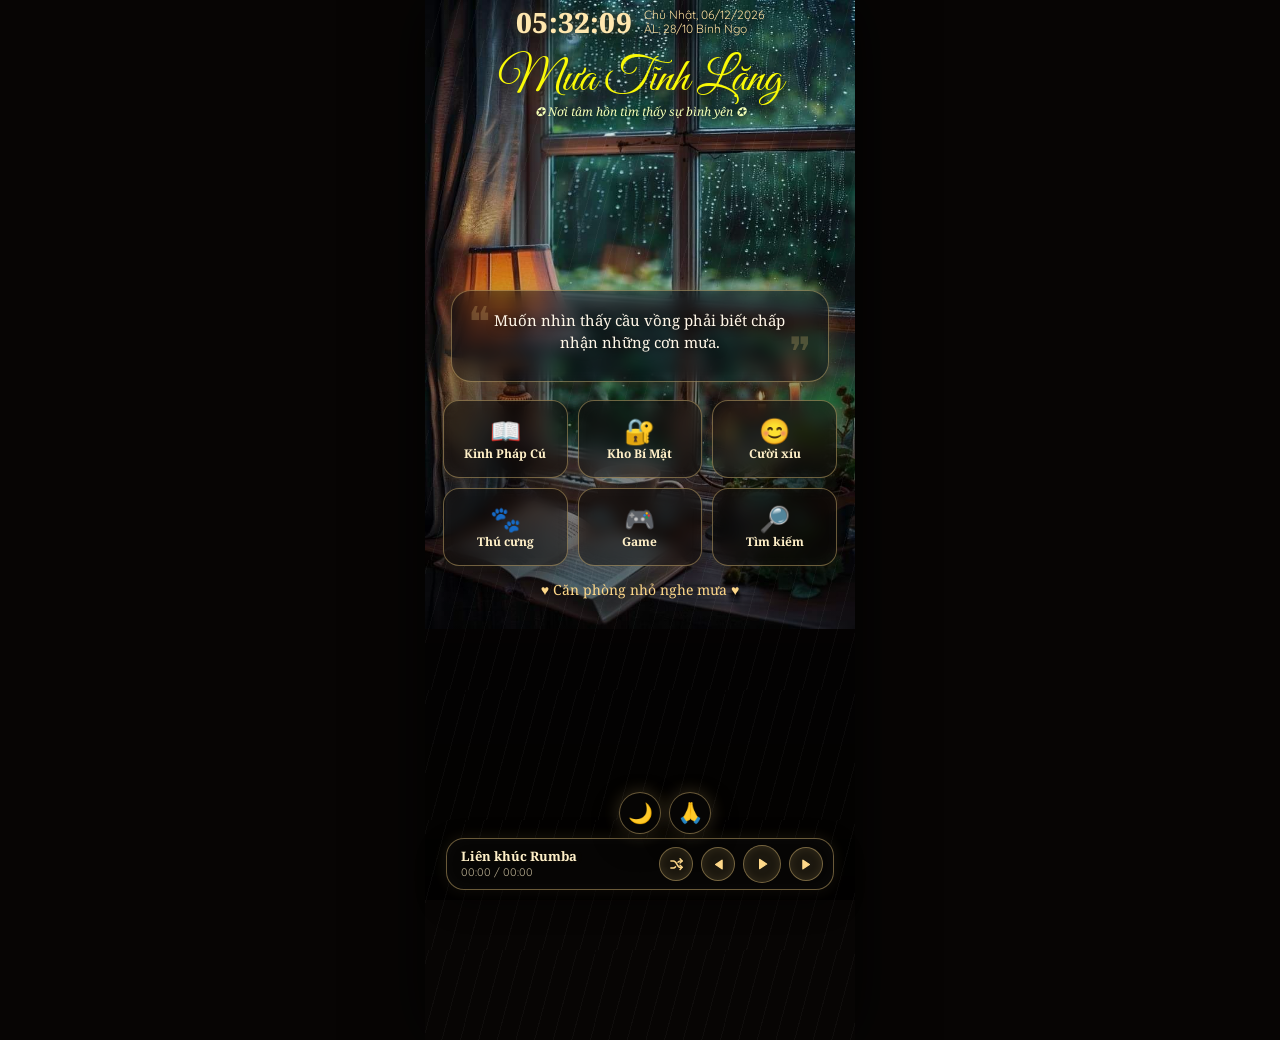
==== commit 8c05132d: "UPLD" ====
--- a/index.html
+++ b/index.html
@@ -35,39 +35,29 @@
       </section>
 
       <nav class="room-menu" aria-label="Menu MyDoc">
-        <a class="menu-card" href="kinhphapcu.html"><span class="m-icon">📖</span><strong>Kinh<br>Pháp Cú</strong></a>
-        <a class="menu-card" href="#" id="openSecretBtn"><span class="m-icon">🔐</span><strong>Kho<br>Bí Mật</strong></a>
-        <a class="menu-card" href="#" id="openJokeBtn"><span class="m-icon">😊</span><strong>Cười<br>xíu</strong></a>
-        <a class="menu-card" href="#" id="openPetHomeBtn"><span class="m-icon">🐾</span><strong>Thú<br>cưng</strong></a>
+        <a class="menu-card" href="kinhphapcu.html"><span class="m-icon">📖</span><strong>Kinh Pháp Cú</strong></a>
+        <a class="menu-card" href="#" id="openSecretBtn"><span class="m-icon">🔐</span><strong>Kho Bí Mật</strong></a>
+        <a class="menu-card" href="#" id="openJokeBtn"><span class="m-icon">😊</span><strong>Cười xíu</strong></a>
+        <a class="menu-card" href="#" id="openPetHomeBtn"><span class="m-icon">🐾</span><strong>Thú cưng</strong></a>
         <a class="menu-card" href="#game" id="gameBtn"><span class="m-icon">🎮</span><strong>Game</strong></a>
-        <a class="menu-card" href="timkiem.html"><span class="m-icon">🔎</span><strong>Tìm<br>kiếm</strong></a>
+        <a class="menu-card" href="timkiem.html"><span class="m-icon">🔎</span><strong>Tìm kiếm</strong></a>
       </nav>
 
-      <section class="player">
-        <div class="track-row">
-          <button class="rain-btn" id="rainBtn" type="button" title="Bật/tắt tiếng mưa">🌧️</button>
-
-          <div class="track-name">
-            <strong id="trackTitle">Mưa rơi nhẹ</strong>
-            <span id="trackSub">Âm thanh thiên nhiên</span>
-          </div>
-
-          <button class="list-btn" id="openMusicPage" type="button" title="Mở trang nghe nhạc">☰</button>
-        </div>
-
-        <div class="progress">
-          <span id="currentTime">00:00</span>
-          <div class="bar">
-            <span id="progressFill"></span>
-            <input class="seek-bar" id="seekBar" type="range" min="0" max="1000" value="0" aria-label="Tua nhạc">
-          </div>
-          <span id="durationTime">00:00</span>
-        </div>
-
-        <div class="controls">
-          <button class="ctrl" id="prevBtn" type="button">‹</button>
-          <button class="play" id="playBtn" type="button">▶</button>
-          <button class="ctrl" id="nextBtn" type="button">›</button>
+      <button class="theme-float-btn" id="themeFloatBtn" type="button" title="Đổi nền">🎨</button>
+      <button class="chant-float-btn" id="chantFloatBtn" type="button" title="Nhạc Niệm Phật">🙏</button>
+      <audio id="chantAudio" preload="metadata" loop src="audio/lists/000nammo.mp3"></audio>
+
+      <section class="player" aria-label="Mini player">
+        <div class="player-info">
+          <div class="mini-title" id="trackTitle">Mưa rơi nhẹ</div>
+          <div class="mini-time" id="trackTime">00:00 / 00:00</div>
+        </div>
+
+        <div class="mini-controls">
+          <button class="player-btn shuffle-btn" id="shuffleBtn" type="button" title="Phát ngẫu nhiên" aria-label="Phát ngẫu nhiên"><svg viewBox="0 0 24 24" aria-hidden="true"><path d="M4 7h3.7c2.6 0 3.7 2 4.8 4.5S14.9 16 17.5 16H20"/><path d="M17 13l3 3-3 3"/><path d="M4 17h3.4c1.5 0 2.5-.7 3.3-1.8"/><path d="M14 8.8c.8-1.1 1.8-1.8 3.5-1.8H20"/><path d="M17 4l3 3-3 3"/></svg></button>
+          <button class="player-btn" id="prevBtn" type="button" title="Bài trước" aria-label="Bài trước"><svg viewBox="0 0 24 24" aria-hidden="true"><path d="M17 6L8 12l9 6z"/></svg></button>
+          <button class="player-btn play" id="playBtn" type="button" title="Phát / Tạm dừng" aria-label="Phát / Tạm dừng"><svg viewBox="0 0 24 24" aria-hidden="true"><path d="M9 6l9 6-9 6z"/></svg></button>
+          <button class="player-btn" id="nextBtn" type="button" title="Bài tiếp theo" aria-label="Bài tiếp theo"><svg viewBox="0 0 24 24" aria-hidden="true"><path d="M7 6l9 6-9 6z"/></svg></button>
         </div>
       </section>
 
@@ -265,5 +255,17 @@
     })();
   </script>
 
+  <script>
+    (function(){
+      const shuffleBtn = document.getElementById("shuffleBtn");
+      if (!shuffleBtn) return;
+
+      shuffleBtn.addEventListener("click", function(){
+        shuffleBtn.classList.toggle("active");
+        window.myDocShuffleMode = shuffleBtn.classList.contains("active");
+      });
+    })();
+  </script>
+
 </body>
 </html>
--- a/css/index.css
+++ b/css/index.css
@@ -9,6 +9,14 @@
       --glass: rgba(10, 8, 6, 0.56);
       --glass-dark: rgba(4, 6, 8, 0.68);
       --line: rgba(255, 217, 138, 0.38);
+      --title:#f9f906;
+      --clock:#ffe7ae;
+      --date:#ffe1a1;
+      --tagline:#f4ffb6;
+      --quote:#fff7e8;
+      --theme-shadow:rgba(255,217,138,.18);
+      --theme-shadow-soft:rgba(255,217,138,.08);
+      --glass-panel:rgba(8,6,5,.84);
     }
 
     html {
@@ -32,24 +40,30 @@
       min-height: 1040px;
       position: relative;
       overflow: hidden;
-      background:
-        linear-gradient(180deg, rgba(0,0,0,.04), rgba(0,0,0,.22) 40%, rgba(0,0,0,.62) 100%),
-        url("../images/rain-room.jpg") center top / 100% auto no-repeat,
-        #070504;
+      background: #070504;
       box-shadow: 0 0 60px rgba(0,0,0,.72);
     }
 
     .room-app::before {
       content: "";
-      position: absolute;
-      inset: 0;
+      position: fixed;
+      top: 0;
+      left: 50%;
+      transform: translateX(-50%);
+      width: min(430px, 100vw);
+      height: 100vh;
       z-index: 0;
       pointer-events: none;
+
       background:
-        radial-gradient(circle at 24% 44%, rgba(255, 190, 90, .14), transparent 25%),
-        radial-gradient(circle at 78% 60%, rgba(255, 220, 145, .10), transparent 28%),
-        linear-gradient(180deg, rgba(0,0,0,.02), rgba(0,0,0,.62) 100%);
-    }
+          linear-gradient(
+            180deg,
+            rgba(0,0,0,.04),
+            rgba(0,0,0,.22) 40%,
+            rgba(0,0,0,.62) 100%
+    ),
+    url("../images/rain-room.jpg") center top / 100% auto no-repeat;
+  }
 
     .rain-layer {
       position: absolute;
@@ -133,7 +147,7 @@
     .hero h1 {
       margin: 0;
       font-family: "Great Vibes", "Brush Script MT", cursive;
-      font-size: 52px;
+      font-size: clamp(40px, 10vw, 48px);
       white-space: nowrap;
       line-height: 1;
       font-weight: 500;
@@ -159,34 +173,82 @@
     }
 
     .quote-panel {
+      position:relative;
       width: 96%;
       margin: 0 auto;
-      padding: 15px 16px 13px;
+      padding: 18px 34px 20px;
       border-radius: 20px;
       border: 1px solid var(--line);
       background: rgba(6, 12, 14, .46);
-      box-shadow: 0 12px 28px rgba(0,0,0,.26), inset 0 0 22px rgba(255,255,255,.035);
+      box-shadow:
+          0 12px 28px rgba(0,0,0,.35),
+          inset 0 0 22px rgba(255,255,255,.04),
+
+          0 0 18px rgba(255,217,138,.18),
+          0 0 40px rgba(255,217,138,.10),
+          0 0 70px rgba(255,217,138,.05);
       backdrop-filter: blur(8px);
       -webkit-backdrop-filter: blur(8px);
       text-align: center;
-    }
-
-    .quote-text {
-      margin: 0;
-      min-height: 30px;
-      display: flex;
-      align-items: center;
-      justify-content: center;
-      font-family: "Noto Serif", Georgia, "Times New Roman", serif;
-      font-size: 15px;
-      line-height: 1.48;
-      font-style: normal;
-      color: #fff7e8;
-      text-shadow: 0 2px 8px rgba(0,0,0,.68);
-      transition: opacity .25s ease;
-      word-break: normal;
-      overflow-wrap: break-word;
-    }
+      animation: quoteGlow 5s ease-in-out infinite;
+    }
+
+    .quote-panel::before{
+        content:"❝";
+
+        position:absolute;
+        top:10px;
+        left:16px;
+
+        font-size:42px;
+        line-height:1;
+
+        color:rgba(255,217,138,.22);
+
+        pointer-events:none;
+}
+
+.quote-panel::after{
+        content:"❞";
+
+        position:absolute;
+        right:16px;
+        bottom:8px;
+
+        font-size:42px;
+        line-height:1;
+
+        color:rgba(255,217,138,.22);
+
+        pointer-events:none;
+}
+
+
+
+    .quote-text{
+        margin:0;
+        min-height:30px;
+
+        display:flex;
+        align-items:center;
+        justify-content:center;
+
+        font-family:"Noto Serif", Georgia, serif;
+        font-size:15px;
+        line-height:1.48;
+
+        color:#fff7e8;
+
+        text-shadow:0 2px 8px rgba(0,0,0,.68);
+
+        transition:
+          opacity .8s ease,
+          transform .8s ease,
+          filter .8s ease;
+
+        transform:translateY(0);
+        filter:blur(0);
+}
 
     .quote-source {
       display: block;
@@ -257,8 +319,8 @@
     }
 
     .menu-card {
-      min-height: 68px;
-      padding: 8px;
+      min-height: 78px;
+      padding: 8px 5px;
       border-radius: 16px;
       border: 1px solid rgba(255,217,138,.32);
       background: rgba(14, 10, 7, .56);
@@ -267,10 +329,12 @@
       -webkit-backdrop-filter: blur(8px);
       color: var(--gold-soft);
       text-decoration: none;
-      display: grid;
-      grid-template-columns: 30px 1fr;
+      display: flex;
+      flex-direction: column;
       align-items: center;
-      gap: 6px;
+      justify-content: center;
+      gap: 5px;
+      text-align: center;
       transition: .22s ease;
     }
 
@@ -283,15 +347,20 @@
     }
 
     .menu-card .m-icon {
+      display: block;
       font-size: 25px;
       text-align: center;
       line-height: 1;
     }
 
     .menu-card strong {
+      display: block;
+      width: 100%;
       font-family: "Noto Serif", Georgia, serif;
-      font-size: 15.5px;
-      line-height: 1.18;
+      font-size: 12px;
+      line-height: 1;
+      text-align: center;
+      white-space: nowrap;
     }
 
     .player{
@@ -482,7 +551,7 @@
       }
 
       .hero h1 {
-        font-size: 63px;
+        font-size: 44px;
       }
 
       .tagline {
@@ -499,7 +568,7 @@
       }
 
       .quote-text {
-        font-size: 15.5px;
+        font-size: 13px;
       }
 
       .date-panel {
@@ -524,11 +593,11 @@
       }
 
       .menu-card {
-        min-height: 64px;
+        min-height: 74px;
       }
 
       .menu-card strong {
-        font-size: 14.5px;
+        font-size: 12px;
       }
     }
 
@@ -1114,3 +1183,1099 @@
   inset:0;
   z-index:99999999;
 }
+
+/* PLAYER MINI - GỌN HƠN */
+.player{
+  bottom: 10px;
+  width: min(388px, calc(100vw - 22px));
+  padding: 9px 12px 10px;
+  border-radius: 18px;
+  background: rgba(8, 6, 5, .82);
+  box-shadow:
+    0 14px 34px rgba(0,0,0,.46),
+    inset 0 0 18px rgba(255,255,255,.028);
+}
+
+.track-row {
+  display: grid;
+  grid-template-columns: 42px 1fr 34px;
+  gap: 9px;
+  align-items: center;
+}
+
+.rain-btn {
+  width: 42px;
+  height: 42px;
+  border-radius: 13px;
+  font-size: 20px;
+}
+
+.list-btn {
+  width: 34px;
+  height: 34px;
+  font-size: 17px;
+  border-radius: 50%;
+}
+
+.track-name strong {
+  font-size: 15.5px;
+  line-height: 1.1;
+}
+
+.track-name span {
+  margin-top: 2px;
+  font-size: 11px;
+}
+
+.progress {
+  margin-top: 6px;
+  grid-template-columns: 34px 1fr 34px;
+  gap: 7px;
+  font-size: 10px;
+}
+
+.bar {
+  height: 3px;
+  border-radius: 999px;
+  background: rgba(255,255,255,.20);
+}
+
+.bar span {
+  background: linear-gradient(90deg, #ffe9ad, #ffc35a);
+}
+
+.seek-bar{
+  inset:-9px 0;
+  height:21px;
+}
+
+.controls {
+  margin-top: 5px;
+  gap: 22px;
+}
+
+.ctrl {
+  width: 32px;
+  height: 30px;
+  border: 0;
+  border-radius: 12px;
+  background: transparent;
+  color: #ffe2a0;
+  font-size: 18px;
+  line-height: 1;
+  display: grid;
+  place-items: center;
+  text-shadow: 0 0 10px rgba(255,217,138,.28);
+}
+
+.ctrl:hover,
+.ctrl:active {
+  transform: scale(1.08);
+  color: #fff2cc;
+}
+
+.play {
+  width: 40px;
+  height: 40px;
+  font-size: 18px;
+  box-shadow:
+    0 0 16px rgba(255,217,138,.18),
+    inset 0 0 14px rgba(255,217,138,.06);
+}
+
+.player:has(audio),
+.player:hover {
+  border-color: rgba(255,217,138,.48);
+}
+
+@media (max-width: 390px) {
+  .player{
+    width: min(370px, calc(100vw - 18px));
+    padding: 8px 10px 9px;
+    border-radius: 17px;
+  }
+
+  .track-row {
+    grid-template-columns: 39px 1fr 32px;
+    gap: 8px;
+  }
+
+  .rain-btn {
+    width: 39px;
+    height: 39px;
+    font-size: 19px;
+  }
+
+  .list-btn {
+    width: 32px;
+    height: 32px;
+    font-size: 16px;
+  }
+
+  .track-name strong {
+    font-size: 14.5px;
+  }
+
+  .track-name span {
+    font-size: 10.5px;
+  }
+
+  .progress {
+    margin-top: 5px;
+    grid-template-columns: 32px 1fr 32px;
+    font-size: 9.5px;
+  }
+
+  .controls {
+    margin-top: 4px;
+    gap: 19px;
+  }
+
+  .play {
+    width: 38px;
+    height: 38px;
+    font-size: 17px;
+  }
+
+  .ctrl {
+    width: 30px;
+    height: 28px;
+    font-size: 17px;
+  }
+}
+
+/* PLAYER APPLE MINI - SIÊU GỌN, ĐỒNG BỘ NÚT */
+.player{
+  position: fixed !important;
+  left: 50% !important;
+  bottom: 10px !important;
+  transform: translateX(-50%) !important;
+  width: min(388px, calc(100vw - 18px)) !important;
+  min-height: 52px !important;
+  height: 52px !important;
+  margin: 0 !important;
+  padding: 7px 10px 7px 14px !important;
+  border-radius: 18px !important;
+  border: 1px solid rgba(255,217,138,.34) !important;
+  background: rgba(8, 6, 5, .84) !important;
+  box-shadow:
+    0 12px 30px rgba(0,0,0,.48),
+    inset 0 0 18px rgba(255,255,255,.026) !important;
+  backdrop-filter: blur(16px) !important;
+  -webkit-backdrop-filter: blur(16px) !important;
+  z-index: 99999 !important;
+  display: flex !important;
+  align-items: center !important;
+  justify-content: space-between !important;
+  gap: 10px !important;
+}
+
+.track-row,
+.progress,
+.bar,
+.seek-bar,
+.rain-btn,
+.list-btn,
+.track-name,
+.controls{
+  display: none !important;
+}
+
+.mini-title{
+  min-width: 0;
+  flex: 1 1 auto;
+  overflow: hidden;
+  white-space: nowrap;
+  text-overflow: ellipsis;
+  font-family: "Noto Serif", Georgia, serif;
+  font-size: 13px;
+  font-weight: 700;
+  line-height: 1;
+  color: #ffe8b5;
+  text-shadow: 0 0 10px rgba(255,217,138,.18);
+}
+
+.mini-controls{
+  flex: 0 0 auto;
+  display: flex;
+  align-items: center;
+  justify-content: center;
+  gap: 8px;
+}
+
+.player-btn{
+  width: 34px;
+  height: 34px;
+  padding: 0;
+  border-radius: 50%;
+  border: 1px solid rgba(255,217,138,.28);
+  background: rgba(255,255,255,.045);
+  color: #ffe4a8;
+  font-size: 15px;
+  line-height: 1;
+  display: grid;
+  place-items: center;
+  cursor: pointer;
+  transition: transform .18s ease, border-color .18s ease, background .18s ease, color .18s ease, box-shadow .18s ease;
+  text-shadow: 0 0 8px rgba(255,217,138,.18);
+  font-family: "Quicksand", Arial, sans-serif;
+}
+
+.player-btn:hover,
+.player-btn:active{
+  transform: scale(1.06);
+  border-color: rgba(255,217,138,.58);
+  background: rgba(255,217,138,.10);
+  color: #fff2cc;
+}
+
+.player-btn.play{
+  width: 38px;
+  height: 38px;
+  border-color: rgba(255,217,138,.72);
+  background: rgba(255,217,138,.10);
+  color: #ffd98a;
+  font-size: 17px;
+  box-shadow:
+    0 0 16px rgba(255,217,138,.20),
+    inset 0 0 14px rgba(255,217,138,.06);
+}
+
+.player-btn.shuffle-btn.active{
+  border-color: rgba(255,217,138,.76);
+  color: #ffd98a;
+  background: rgba(255,217,138,.12);
+  box-shadow: 0 0 14px rgba(255,217,138,.22), inset 0 0 12px rgba(255,217,138,.07);
+}
+
+@media (max-width: 390px){
+  .player{
+    width: min(370px, calc(100vw - 14px)) !important;
+    height: 50px !important;
+    min-height: 50px !important;
+    padding: 6px 8px 6px 12px !important;
+    gap: 8px !important;
+  }
+
+  .mini-title{
+    font-size: 12px;
+  }
+
+  .mini-controls{
+    gap: 6px;
+  }
+
+  .player-btn{
+    width: 32px;
+    height: 32px;
+    font-size: 14px;
+  }
+
+  .player-btn.play{
+    width: 36px;
+    height: 36px;
+    font-size: 16px;
+  }
+}
+
+
+
+/* PLAYER FINAL - NÚT ĐỒNG BỘ VÀNG, KHÔNG EMOJI XANH */
+.player{
+  position: fixed !important;
+  left: 50% !important;
+  bottom: 10px !important;
+  transform: translateX(-50%) !important;
+  width: min(388px, calc(100vw - 18px)) !important;
+  height: 52px !important;
+  min-height: 52px !important;
+  margin: 0 !important;
+  padding: 7px 10px 7px 14px !important;
+  border-radius: 18px !important;
+  border: 1px solid rgba(255,217,138,.34) !important;
+  background: rgba(8, 6, 5, .86) !important;
+  box-shadow: 0 12px 30px rgba(0,0,0,.48), inset 0 0 18px rgba(255,255,255,.026) !important;
+  backdrop-filter: blur(16px) !important;
+  -webkit-backdrop-filter: blur(16px) !important;
+  z-index: 99999 !important;
+  display: flex !important;
+  align-items: center !important;
+  justify-content: space-between !important;
+  gap: 10px !important;
+}
+
+.track-row,
+.progress,
+.bar,
+.seek-bar,
+.rain-btn,
+.list-btn,
+.track-name,
+.controls{
+  display: none !important;
+}
+
+.mini-title{
+  min-width: 0 !important;
+  flex: 1 1 auto !important;
+  overflow: hidden !important;
+  white-space: nowrap !important;
+  text-overflow: ellipsis !important;
+  font-family: "Noto Serif", Georgia, serif !important;
+  font-size: 13px !important;
+  font-weight: 700 !important;
+  line-height: 1 !important;
+  color: #ffe8b5 !important;
+  text-shadow: 0 0 10px rgba(255,217,138,.18) !important;
+}
+
+.mini-controls{
+  flex: 0 0 auto !important;
+  display: flex !important;
+  align-items: center !important;
+  justify-content: center !important;
+  gap: 8px !important;
+}
+
+.player-btn,
+.player-btn.shuffle-btn,
+.player-btn.play{
+  appearance: none !important;
+  -webkit-appearance: none !important;
+  width: 34px !important;
+  height: 34px !important;
+  min-width: 34px !important;
+  min-height: 34px !important;
+  padding: 0 !important;
+  border-radius: 50% !important;
+  border: 1px solid rgba(255,217,138,.36) !important;
+  background: rgba(255,217,138,.055) !important;
+  color: #ffe4a8 !important;
+  display: grid !important;
+  place-items: center !important;
+  cursor: pointer !important;
+  line-height: 1 !important;
+  font-size: 0 !important;
+  box-shadow: inset 0 0 10px rgba(255,217,138,.035) !important;
+  text-shadow: none !important;
+  transition: transform .18s ease, border-color .18s ease, background .18s ease, color .18s ease, box-shadow .18s ease !important;
+}
+
+.player-btn svg{
+  width: 17px !important;
+  height: 17px !important;
+  display: block !important;
+  fill: currentColor !important;
+  stroke: currentColor !important;
+  stroke-width: 2 !important;
+  stroke-linecap: round !important;
+  stroke-linejoin: round !important;
+}
+
+.player-btn svg path{
+  fill: currentColor !important;
+  stroke: currentColor !important;
+}
+
+.player-btn.shuffle-btn svg path{
+  fill: none !important;
+}
+
+.player-btn:hover,
+.player-btn:active{
+  transform: scale(1.06) !important;
+  border-color: rgba(255,217,138,.62) !important;
+  background: rgba(255,217,138,.11) !important;
+  color: #fff2cc !important;
+}
+
+.player-btn.play{
+  width: 38px !important;
+  height: 38px !important;
+  min-width: 38px !important;
+  min-height: 38px !important;
+  border-color: rgba(255,217,138,.76) !important;
+  background: rgba(255,217,138,.12) !important;
+  color: #ffd98a !important;
+  box-shadow: 0 0 16px rgba(255,217,138,.22), inset 0 0 14px rgba(255,217,138,.07) !important;
+}
+
+.player-btn.play svg{
+  width: 18px !important;
+  height: 18px !important;
+}
+
+.player-btn.shuffle-btn.active{
+  border-color: rgba(255,217,138,.76) !important;
+  color: #ffd98a !important;
+  background: rgba(255,217,138,.12) !important;
+  box-shadow: 0 0 14px rgba(255,217,138,.22), inset 0 0 12px rgba(255,217,138,.07) !important;
+}
+
+@media (max-width: 390px){
+  .player{
+    width: min(370px, calc(100vw - 14px)) !important;
+    height: 50px !important;
+    min-height: 50px !important;
+    padding: 6px 8px 6px 12px !important;
+    gap: 8px !important;
+  }
+
+  .mini-title{ font-size: 12px !important; }
+  .mini-controls{ gap: 6px !important; }
+
+  .player-btn,
+  .player-btn.shuffle-btn{
+    width: 32px !important;
+    height: 32px !important;
+    min-width: 32px !important;
+    min-height: 32px !important;
+  }
+
+  .player-btn.play{
+    width: 36px !important;
+    height: 36px !important;
+    min-width: 36px !important;
+    min-height: 36px !important;
+  }
+
+  .player-btn svg{ width: 16px !important; height: 16px !important; }
+  .player-btn.play svg{ width: 17px !important; height: 17px !important; }
+}
+
+
+.player-info{
+  flex:1;
+  min-width:0;
+}
+.mini-time{
+  margin-top:2px;
+  font-size:11px;
+  color:rgba(255,232,181,.72);
+  white-space:nowrap;
+}
+.player-btn.shuffle-btn.active{
+  border-color: rgba(255,217,138,.72) !important;
+  color:#ffd98a !important;
+  background:rgba(255,217,138,.12) !important;
+  box-shadow:0 0 12px rgba(255,217,138,.18) !important;
+}
+.player-btn svg{
+  width:16px;
+  height:16px;
+  fill:currentColor;
+  stroke:currentColor;
+}
+@keyframes quoteGlow{
+  0%,100%{
+    box-shadow:
+      0 12px 28px rgba(0,0,0,.35),
+      inset 0 0 22px rgba(255,255,255,.04),
+
+      0 0 18px rgba(255,217,138,.16),
+      0 0 40px rgba(255,217,138,.08),
+      0 0 70px rgba(255,217,138,.04);
+  }
+
+  50%{
+    box-shadow:
+      0 12px 28px rgba(0,0,0,.35),
+      inset 0 0 22px rgba(255,255,255,.04),
+
+      0 0 26px rgba(255,217,138,.28),
+      0 0 60px rgba(255,217,138,.15),
+      0 0 90px rgba(255,217,138,.08);
+  }
+}
+.theme-float-btn{
+  position:fixed;
+  left:50%;
+  bottom:66px;
+  transform:translateX(-50%);
+  z-index:100000;
+
+  width:42px;
+  height:42px;
+  border-radius:50%;
+
+  border:1px solid var(--line);
+  background:rgba(8,6,5,.78);
+  color:var(--gold-soft);
+
+  font-size:20px;
+  cursor:pointer;
+
+  box-shadow:
+    0 10px 28px rgba(0,0,0,.35),
+    0 0 18px rgba(255,217,138,.16);
+
+  backdrop-filter:blur(12px);
+  -webkit-backdrop-filter:blur(12px);
+}
+.room-app[data-theme="rain"]{
+  --gold:#ffd98a;
+  --gold-soft:#fff0c8;
+  --line:rgba(255,217,138,.38);
+}
+
+.room-app[data-theme="blue"]{
+  --gold:#9fd8ff;
+  --gold-soft:#e5f6ff;
+  --line:rgba(159,216,255,.40);
+}
+
+.room-app[data-theme="purple"]{
+  --gold:#d9b6ff;
+  --gold-soft:#f2e6ff;
+  --line:rgba(217,182,255,.42);
+}
+.room-app[data-theme="rain"]::before{
+  background:
+    linear-gradient(180deg,rgba(0,0,0,.04),rgba(0,0,0,.22) 40%,rgba(0,0,0,.62) 100%),
+    url("../images/rain-room.jpg") center top / 100% auto no-repeat;
+}
+
+.room-app[data-theme="blue"]::before{
+  background:
+    linear-gradient(180deg,rgba(2,8,18,.08),rgba(2,8,18,.35) 45%,rgba(0,0,0,.68) 100%),
+    url("../images/rain-blue.jpg") center top / 100% auto no-repeat;
+}
+
+.room-app[data-theme="purple"]::before{
+  background:
+    linear-gradient(180deg,rgba(18,4,28,.10),rgba(18,4,28,.38) 45%,rgba(0,0,0,.70) 100%),
+    url("../images/rain-purple.jpg") center top / 100% auto no-repeat;
+}
+
+/* =========================================================
+   MYDOC THEME FINAL - ĐỒNG BỘ NỀN / TIÊU ĐỀ / NGÀY GIỜ / CARD / PLAYER
+   Dán ở cuối file để đè toàn bộ màu cũ.
+========================================================= */
+
+.room-app[data-theme="rain"]{
+  --gold:#ffd98a;
+  --gold-soft:#fff0c8;
+  --text:#fff6de;
+  --line:rgba(255,217,138,.40);
+  --title:#f9f906;
+  --clock:#ffe7ae;
+  --date:#ffe1a1;
+  --tagline:#f4ffb6;
+  --quote:#fff7e8;
+  --theme-shadow:rgba(255,217,138,.22);
+  --theme-shadow-soft:rgba(255,217,138,.10);
+  --glass-panel:rgba(8,6,5,.84);
+}
+
+.room-app[data-theme="blue"]{
+  --gold:#9fd8ff;
+  --gold-soft:#eaf7ff;
+  --text:#f0faff;
+  --line:rgba(159,216,255,.44);
+  --title:#8fd3ff;
+  --clock:#bce7ff;
+  --date:#d9f3ff;
+  --tagline:#d9f3ff;
+  --quote:#f0faff;
+  --theme-shadow:rgba(159,216,255,.24);
+  --theme-shadow-soft:rgba(159,216,255,.11);
+  --glass-panel:rgba(4,10,18,.86);
+}
+
+.room-app[data-theme="purple"]{
+  --gold:#d9b6ff;
+  --gold-soft:#f2e6ff;
+  --text:#faf4ff;
+  --line:rgba(217,182,255,.46);
+  --title:#ddb8ff;
+  --clock:#e8d1ff;
+  --date:#f0e1ff;
+  --tagline:#f0e1ff;
+  --quote:#faf4ff;
+  --theme-shadow:rgba(217,182,255,.25);
+  --theme-shadow-soft:rgba(217,182,255,.12);
+  --glass-panel:rgba(15,6,22,.86);
+}
+
+.room-app[data-theme="rain"]::before{
+  background:
+    linear-gradient(180deg,rgba(0,0,0,.04),rgba(0,0,0,.22) 40%,rgba(0,0,0,.62) 100%),
+    url("../images/rain-room.jpg") center top / 100% auto no-repeat !important;
+}
+
+.room-app[data-theme="blue"]::before{
+  background:
+    linear-gradient(180deg,rgba(2,8,18,.08),rgba(2,8,18,.35) 45%,rgba(0,0,0,.68) 100%),
+    url("../images/rain-blue.jpg") center top / 100% auto no-repeat !important;
+}
+
+.room-app[data-theme="purple"]::before{
+  background:
+    linear-gradient(180deg,rgba(18,4,28,.10),rgba(18,4,28,.38) 45%,rgba(0,0,0,.70) 100%),
+    url("../images/rain-purple.jpg") center top / 100% auto no-repeat !important;
+}
+
+/* Nút đổi theme nổi trên player */
+.theme-float-btn{
+  position:fixed;
+  left:50%;
+  bottom:66px;
+  transform:translateX(-50%);
+  z-index:100000;
+  width:42px;
+  height:42px;
+  border-radius:50%;
+  border:1px solid var(--line) !important;
+  background:var(--glass-panel) !important;
+  color:var(--gold-soft) !important;
+  font-size:20px;
+  cursor:pointer;
+  box-shadow:
+    0 10px 28px rgba(0,0,0,.35),
+    0 0 18px var(--theme-shadow) !important;
+  backdrop-filter:blur(12px);
+  -webkit-backdrop-filter:blur(12px);
+  transition:.22s ease;
+}
+
+.theme-float-btn:active{
+  transform:translateX(-50%) scale(.94);
+}
+
+/* Tiêu đề + thời gian + ngày tháng đổi theo theme */
+.room-app .hero h1{
+  color:var(--title) !important;
+  text-shadow:
+    0 0 12px var(--theme-shadow),
+    0 0 28px var(--theme-shadow-soft),
+    0 4px 12px rgba(0,0,0,.75) !important;
+}
+
+.room-app .tagline{
+  color:var(--tagline) !important;
+}
+
+.room-app .clock{
+  color:var(--clock) !important;
+  text-shadow:
+    0 0 8px var(--theme-shadow),
+    0 0 18px var(--theme-shadow-soft),
+    0 3px 8px rgba(0,0,0,.78) !important;
+}
+
+.room-app .date,
+.room-app .lunar{
+  color:var(--date) !important;
+}
+
+/* Quote đổi theo theme */
+.room-app .quote-panel{
+  border-color:var(--line) !important;
+  box-shadow:
+    0 12px 28px rgba(0,0,0,.35),
+    inset 0 0 22px rgba(255,255,255,.04),
+    0 0 18px var(--theme-shadow),
+    0 0 40px var(--theme-shadow-soft) !important;
+}
+
+.room-app .quote-panel::before,
+.room-app .quote-panel::after{
+  color:var(--theme-shadow) !important;
+}
+
+.room-app .quote-text{
+  color:var(--quote) !important;
+}
+
+.room-app .quote-source,
+.room-app .footer-note{
+  color:var(--gold) !important;
+}
+
+/* Card menu đổi viền, chữ, glow theo theme */
+.room-app .menu-card{
+  border-color:var(--line) !important;
+  color:var(--gold-soft) !important;
+  box-shadow:
+    0 8px 20px rgba(0,0,0,.22),
+    inset 0 0 18px rgba(255,255,255,.035),
+    0 0 12px var(--theme-shadow-soft) !important;
+}
+
+.room-app .menu-card:hover,
+.room-app .menu-card:active{
+  border-color:var(--gold) !important;
+  box-shadow:
+    0 14px 28px rgba(0,0,0,.32),
+    0 0 22px var(--theme-shadow) !important;
+}
+
+/* Player đổi theo theme */
+.room-app .player{
+  border-color:var(--line) !important;
+  background:var(--glass-panel) !important;
+  box-shadow:
+    0 12px 30px rgba(0,0,0,.48),
+    inset 0 0 18px rgba(255,255,255,.026),
+    0 0 16px var(--theme-shadow-soft) !important;
+}
+
+.room-app .mini-title{
+  color:var(--gold-soft) !important;
+  text-shadow:0 0 10px var(--theme-shadow-soft) !important;
+}
+
+.room-app .mini-time{
+  color:color-mix(in srgb, var(--gold-soft) 72%, transparent) !important;
+}
+
+.room-app .player-btn,
+.room-app .player-btn.shuffle-btn,
+.room-app .player-btn.play{
+  border-color:var(--line) !important;
+  background:color-mix(in srgb, var(--gold) 9%, transparent) !important;
+  color:var(--gold) !important;
+  box-shadow:inset 0 0 10px var(--theme-shadow-soft) !important;
+}
+
+.room-app .player-btn:hover,
+.room-app .player-btn:active,
+.room-app .player-btn.shuffle-btn.active{
+  border-color:var(--gold) !important;
+  background:color-mix(in srgb, var(--gold) 16%, transparent) !important;
+  color:var(--gold-soft) !important;
+  box-shadow:
+    0 0 14px var(--theme-shadow),
+    inset 0 0 12px var(--theme-shadow-soft) !important;
+}
+
+/* Popup, game, caro, 2048 cùng tông theme */
+.room-app .modal-card,
+.room-app .game-choice-card,
+.room-app .game-play-card,
+.room-app .caro-card,
+.room-app .game2048-card,
+.room-app .caro-result-box,
+.room-app .result2048-box{
+  border-color:var(--line) !important;
+  color:var(--gold-soft) !important;
+  box-shadow:
+    0 28px 90px rgba(0,0,0,.55),
+    inset 0 0 28px rgba(255,255,255,.035),
+    0 0 24px var(--theme-shadow-soft) !important;
+}
+
+.room-app .modal-card h2,
+.room-app .game-choice-title,
+.room-app .caro-title,
+.room-app .game2048-title,
+.room-app .caro-status,
+.room-app .game2048-status{
+  color:var(--gold) !important;
+}
+
+.room-app .modal-close,
+.room-app .game-close-btn,
+.room-app .pet-home-nav{
+  color:var(--gold-soft) !important;
+  border-color:var(--line) !important;
+}
+
+.room-app .caro-levels button,
+.room-app .caro-actions button,
+.room-app .game2048-actions button,
+.room-app .game-choice-btn{
+  border-color:var(--line) !important;
+  color:var(--gold-soft) !important;
+}
+
+.room-app .caro-levels button.active{
+  color:#1b1206 !important;
+  background:linear-gradient(135deg, var(--gold-soft), var(--gold)) !important;
+}
+
+@media (max-width:390px){
+  .theme-float-btn{
+    bottom:63px;
+    width:40px;
+    height:40px;
+    font-size:19px;
+  }
+}
+
+
+/* =========================================================
+   MYDOC POPUP THEME SYNC - ĐỒNG BỘ POPUP THEO GIAO DIỆN
+   Dán cuối file để đè toàn bộ màu popup cũ.
+========================================================= */
+
+.room-app[data-theme="rain"]{
+  --modal-glow-1: rgba(255,217,138,.20);
+  --modal-glow-2: rgba(96,165,250,.14);
+  --theme-glass: rgba(255,217,138,.08);
+  --theme-glass-strong: rgba(255,217,138,.14);
+  --theme-card-bg: linear-gradient(145deg, rgba(15,20,28,.94), rgba(7,10,15,.92));
+  --theme-game-bg: linear-gradient(145deg, rgba(12,10,8,.96), rgba(20,12,7,.92));
+}
+
+.room-app[data-theme="blue"]{
+  --modal-glow-1: rgba(159,216,255,.22);
+  --modal-glow-2: rgba(90,160,255,.18);
+  --theme-glass: rgba(159,216,255,.09);
+  --theme-glass-strong: rgba(159,216,255,.16);
+  --theme-card-bg: linear-gradient(145deg, rgba(5,14,26,.96), rgba(3,8,18,.94));
+  --theme-game-bg: linear-gradient(145deg, rgba(5,14,26,.96), rgba(7,16,28,.92));
+}
+
+.room-app[data-theme="purple"]{
+  --modal-glow-1: rgba(217,182,255,.23);
+  --modal-glow-2: rgba(165,110,255,.18);
+  --theme-glass: rgba(217,182,255,.09);
+  --theme-glass-strong: rgba(217,182,255,.16);
+  --theme-card-bg: linear-gradient(145deg, rgba(20,8,30,.96), rgba(10,4,18,.94));
+  --theme-game-bg: linear-gradient(145deg, rgba(20,8,30,.96), rgba(17,8,27,.92));
+}
+
+/* Overlay nền popup */
+.home-modal,
+.game-modal,
+.game-play-modal,
+.caro-modal,
+.game2048-modal{
+  background:
+    radial-gradient(circle at 22% 20%, var(--modal-glow-1), transparent 32%),
+    radial-gradient(circle at 82% 80%, var(--modal-glow-2), transparent 34%),
+    rgba(0,0,0,.78) !important;
+}
+
+/* Khung popup chính */
+.modal-card,
+.pet-home-box,
+.game-choice-card,
+.game-play-card,
+.caro-card,
+.game2048-card,
+.caro-result-box,
+.result2048-box{
+  color: var(--gold-soft) !important;
+  border-color: var(--line) !important;
+  background: var(--theme-card-bg) !important;
+  box-shadow:
+    0 28px 90px rgba(0,0,0,.58),
+    inset 0 0 28px rgba(255,255,255,.035),
+    0 0 32px var(--theme-shadow-soft) !important;
+}
+
+/* Riêng game/card game giữ nền tối đồng bộ */
+.game-choice-card,
+.game-play-card,
+.caro-card,
+.game2048-card,
+.caro-result-box,
+.result2048-box{
+  background: var(--theme-game-bg) !important;
+}
+
+/* Tiêu đề popup */
+.modal-card h2,
+.pet-home-title,
+.game-choice-title,
+.caro-title,
+.game2048-title,
+.caro-result-box h3,
+.result2048-box h3{
+  color: var(--gold) !important;
+  text-shadow: 0 0 16px var(--theme-shadow-soft) !important;
+}
+
+/* Nội dung popup */
+.modal-card p,
+.caro-result-box p,
+.result2048-box p{
+  color: var(--gold-soft) !important;
+}
+
+/* Nút đóng / điều hướng */
+.modal-close,
+.game-close-btn,
+.pet-home-nav{
+  color: var(--gold-soft) !important;
+  border: 1px solid var(--line) !important;
+  background: var(--theme-glass-strong) !important;
+  box-shadow:
+    0 8px 22px rgba(0,0,0,.32),
+    0 0 14px var(--theme-shadow-soft) !important;
+}
+
+.modal-close:hover,
+.game-close-btn:hover,
+.pet-home-nav:hover{
+  background: color-mix(in srgb, var(--gold) 20%, transparent) !important;
+  box-shadow:
+    0 12px 28px rgba(0,0,0,.36),
+    0 0 20px var(--theme-shadow) !important;
+}
+
+/* Icon popup */
+.modal-icon{
+  color: var(--gold-soft) !important;
+  background: var(--theme-glass) !important;
+  box-shadow:
+    inset 0 0 18px rgba(255,255,255,.06),
+    0 0 26px var(--theme-shadow-soft) !important;
+}
+
+/* Nút hành động */
+.modal-next,
+.caro-levels button.active{
+  color: #211407 !important;
+  background: linear-gradient(135deg, var(--gold-soft), var(--gold)) !important;
+  box-shadow: 0 12px 26px var(--theme-shadow-soft) !important;
+}
+
+/* Button trong game */
+.game-choice-btn,
+.caro-topline > div,
+.game2048-scorebar > div,
+.caro-levels button,
+.caro-actions button,
+.game2048-actions button{
+  color: var(--gold-soft) !important;
+  border-color: var(--line) !important;
+  background: var(--theme-glass) !important;
+  box-shadow:
+    0 12px 26px rgba(0,0,0,.24),
+    inset 0 0 14px rgba(255,255,255,.025) !important;
+}
+
+.game-choice-btn:hover,
+.game-choice-btn:active,
+.caro-actions button:hover,
+.game2048-actions button:hover{
+  border-color: var(--gold) !important;
+  background: var(--theme-glass-strong) !important;
+  box-shadow:
+    0 16px 32px rgba(0,0,0,.30),
+    0 0 20px var(--theme-shadow-soft) !important;
+}
+
+/* Trạng thái / điểm */
+.caro-status,
+.game2048-status,
+.caro-topline,
+.game2048-scorebar{
+  color: var(--gold) !important;
+}
+
+/* Bàn game */
+.caro-board,
+.board2048{
+  background: var(--theme-glass-strong) !important;
+  box-shadow:
+    inset 0 0 18px rgba(255,255,255,.035),
+    0 0 20px var(--theme-shadow-soft) !important;
+}
+
+.caro-cell{
+  background: rgba(255,255,255,.09) !important;
+  color: var(--gold-soft) !important;
+}
+
+.caro-cell.win{
+  background: color-mix(in srgb, var(--gold) 60%, transparent) !important;
+  color: #1b1206 !important;
+}
+
+/* Pet popup */
+.pet-home-empty{
+  color: var(--gold) !important;
+}
+
+.pet-home-card.is-center{
+  box-shadow:
+    0 30px 76px rgba(0,0,0,.58),
+    0 0 0 6px color-mix(in srgb, var(--gold) 22%, transparent),
+    0 0 52px var(--theme-shadow-soft) !important;
+}
+
+/* KPC popup nếu đang dùng */
+.kpc-mobile-modal,
+.kpc-reader{
+  background:
+    radial-gradient(circle at 22% 20%, var(--modal-glow-1), transparent 32%),
+    radial-gradient(circle at 82% 80%, var(--modal-glow-2), transparent 34%),
+    rgba(0,0,0,.82) !important;
+}
+
+.kpc-phone,
+.kpc-reader-card{
+  color: var(--gold-soft) !important;
+  border-color: var(--line) !important;
+  background: var(--theme-card-bg) !important;
+  box-shadow:
+    0 28px 90px rgba(0,0,0,.58),
+    inset 0 0 28px rgba(255,255,255,.035),
+    0 0 32px var(--theme-shadow-soft) !important;
+}
+
+.kpc-title,
+.kpc-reader-title{
+  color: var(--gold) !important;
+}
+
+.kpc-close,
+.kpc-reader-back,
+.kpc-reader-close{
+  color: var(--gold-soft) !important;
+  border-color: var(--line) !important;
+  background: var(--theme-glass-strong) !important;
+}
+
+.kpc-search input{
+  color: var(--gold-soft) !important;
+  border-color: var(--line) !important;
+  background: var(--theme-glass) !important;
+}
+
+.kpc-card{
+  color: var(--gold-soft) !important;
+  border-color: var(--line) !important;
+  box-shadow:
+    0 12px 26px rgba(0,0,0,.26),
+    inset 0 0 14px rgba(255,255,255,.025),
+    0 0 14px var(--theme-shadow-soft) !important;
+}
+
+.chant-float-btn{
+  position:fixed;
+  left:calc(50% + 50px);
+  bottom:66px;
+  transform:translateX(-50%);
+  z-index:100000;
+
+  width:42px;
+  height:42px;
+  border-radius:50%;
+
+  border:1px solid var(--line);
+  background:var(--glass-panel);
+  color:var(--gold-soft);
+
+  font-size:20px;
+  cursor:pointer;
+
+  box-shadow:
+    0 10px 28px rgba(0,0,0,.35),
+    0 0 18px var(--theme-shadow);
+
+  backdrop-filter:blur(12px);
+  -webkit-backdrop-filter:blur(12px);
+}
+
+.chant-float-btn.active{
+  border-color:var(--gold);
+  background:color-mix(in srgb, var(--gold) 16%, transparent);
+  box-shadow:
+    0 0 18px var(--theme-shadow),
+    0 0 34px var(--theme-shadow-soft);
+}
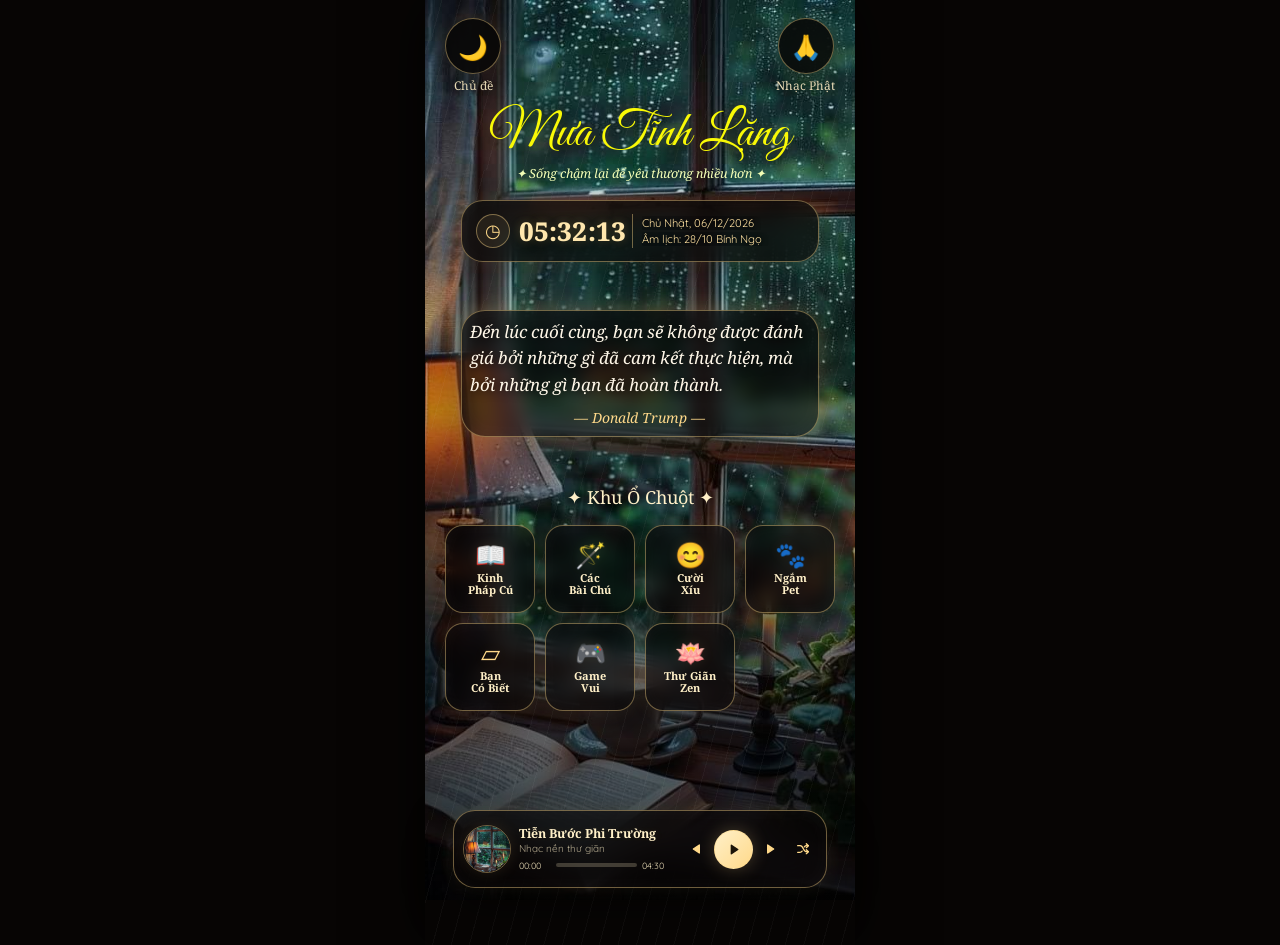
==== commit 1026cd66: "upp" ====
--- a/index.html
+++ b/index.html
@@ -13,51 +13,91 @@
   <main class="room-app">
     <div class="rain-layer" aria-hidden="true"></div>
 
-    <div class="content">
+    <div class="content app-home-layout">
+      <section class="app-topbar" aria-label="Thanh công cụ MyDoc">
+        <button class="top-round-action theme-float-btn" id="themeFloatBtn" type="button" title="Chủ đề">
+            <span class="top-action-icon">🎨</span>
+            <span class="top-action-label">Chủ đề</span>
+          </button>
+
+        <div class="top-action-group">
+          
+          <button class="top-round-action chant-float-btn" id="chantFloatBtn" type="button" title="Nhạc Niệm Phật">
+            <span class="top-action-icon">🙏</span>
+            <span class="top-action-label">Nhạc Phật</span>
+          </button>
+        </div>
+      </section>
+
+      <section class="hero">
+        <h1>Mưa Tĩnh Lặng</h1>
+        <div class="tagline">✦ Sống chậm lại để yêu thương nhiều hơn ✦</div>
+      </section>
+
       <section class="date-panel top-date-panel">
+        <div class="date-icon" aria-hidden="true">◷</div>
         <div class="clock" id="clockText">--:--:--</div>
+        <div class="date-divider" aria-hidden="true"></div>
+        <div class="date-icon" aria-hidden="true">▣</div>
         <div class="date-info">
           <div class="date" id="dateText">Đang tính ngày...</div>
           <div class="lunar" id="lunarText">Đang tính âm lịch...</div>
         </div>
       </section>
 
-      <section class="hero">
-        <h1>Mưa Tĩnh Lặng</h1>
-        <div class="tagline">✪ Nơi tâm hồn tìm thấy sự bình yên ✪</div>
-      </section>
-
-      <div class="window-space" aria-hidden="true"></div>
-
       <section class="quote-panel">
-        <p class="quote-text" id="quoteText">“Hôm nay mình đi thật chậm thôi.”</p>
-        <small class="quote-source" id="quoteSource">— Mưa Tĩnh Lặng —</small>
-      </section>
-
-      <nav class="room-menu" aria-label="Menu MyDoc">
-        <a class="menu-card" href="kinhphapcu.html"><span class="m-icon">📖</span><strong>Kinh Pháp Cú</strong></a>
-        <a class="menu-card" href="#" id="openSecretBtn"><span class="m-icon">🔐</span><strong>Kho Bí Mật</strong></a>
-        <a class="menu-card" href="#" id="openJokeBtn"><span class="m-icon">😊</span><strong>Cười xíu</strong></a>
-        <a class="menu-card" href="#" id="openPetHomeBtn"><span class="m-icon">🐾</span><strong>Thú cưng</strong></a>
-        <a class="menu-card" href="#game" id="gameBtn"><span class="m-icon">🎮</span><strong>Game</strong></a>
-        <a class="menu-card" href="timkiem.html"><span class="m-icon">🔎</span><strong>Tìm kiếm</strong></a>
+        <p class="quote-text" id="quoteText">Hôm nay mình đi thật chậm thôi.</p>
+        <small class="quote-source" id="quoteSource"></small>
+      </section>
+
+      <div class="menu-section-title">✦ Khu Ổ Chuột ✦</div>
+
+      <nav class="room-menu" id="mainMenu" aria-label="Menu MyDoc">
+        <a class="menu-card" href="kinhphapcu.html"><span class="m-icon">📖</span><strong>Kinh<br>Pháp Cú</strong></a>
+
+        <a class="menu-card" href="#thanchu" id="thanchuBtn"><span class="m-icon">🪄</span><strong>Các<br>Bài Chú</strong></a>
+
+        <a class="menu-card" href="#" id="openJokeBtn"><span class="m-icon">😊</span><strong>Cười<br>Xíu</strong></a>
+
+        <a class="menu-card" href="#" id="openPetHomeBtn"><span class="m-icon">🐾</span><strong>Ngắm<br>Pet</strong></a>
+
+        <a class="menu-card" href="#" id="openSecretBtn"><span class="m-icon">▱</span><strong>Bạn<br>Có Biết</strong></a>
+
+        <a class="menu-card" href="#game" id="gameBtn"><span class="m-icon">🎮</span><strong>Game<br>Vui</strong></a>
+
+        
+
+  
+
+        <a class="menu-card" href="#" id="zenBtn"><span class="m-icon">🪷</span><strong>Thư Giãn<br>Zen</strong></a>
       </nav>
 
-      <button class="theme-float-btn" id="themeFloatBtn" type="button" title="Đổi nền">🎨</button>
-      <button class="chant-float-btn" id="chantFloatBtn" type="button" title="Nhạc Niệm Phật">🙏</button>
       <audio id="chantAudio" preload="metadata" loop src="audio/lists/000nammo.mp3"></audio>
 
       <section class="player" aria-label="Mini player">
+        <div class="player-cover" aria-hidden="true">
+          <img src="images/rain-room.jpg" alt="">
+        </div>
+
         <div class="player-info">
           <div class="mini-title" id="trackTitle">Mưa rơi nhẹ</div>
+          <div class="mini-subtitle" id="trackSub">Không xác định</div>
+          <div class="player-progress-row">
+            <span class="player-time-inline" id="currentTime">00:00</span>
+            <div class="bar">
+              <span id="progressFill"></span>
+              <input class="seek-bar" id="seekBar" type="range" min="0" max="1000" value="0" aria-label="Tua nhạc">
+            </div>
+            <span class="player-time-inline" id="durationTime">00:00</span>
+          </div>
           <div class="mini-time" id="trackTime">00:00 / 00:00</div>
         </div>
 
         <div class="mini-controls">
-          <button class="player-btn shuffle-btn" id="shuffleBtn" type="button" title="Phát ngẫu nhiên" aria-label="Phát ngẫu nhiên"><svg viewBox="0 0 24 24" aria-hidden="true"><path d="M4 7h3.7c2.6 0 3.7 2 4.8 4.5S14.9 16 17.5 16H20"/><path d="M17 13l3 3-3 3"/><path d="M4 17h3.4c1.5 0 2.5-.7 3.3-1.8"/><path d="M14 8.8c.8-1.1 1.8-1.8 3.5-1.8H20"/><path d="M17 4l3 3-3 3"/></svg></button>
           <button class="player-btn" id="prevBtn" type="button" title="Bài trước" aria-label="Bài trước"><svg viewBox="0 0 24 24" aria-hidden="true"><path d="M17 6L8 12l9 6z"/></svg></button>
           <button class="player-btn play" id="playBtn" type="button" title="Phát / Tạm dừng" aria-label="Phát / Tạm dừng"><svg viewBox="0 0 24 24" aria-hidden="true"><path d="M9 6l9 6-9 6z"/></svg></button>
           <button class="player-btn" id="nextBtn" type="button" title="Bài tiếp theo" aria-label="Bài tiếp theo"><svg viewBox="0 0 24 24" aria-hidden="true"><path d="M7 6l9 6-9 6z"/></svg></button>
+          <button class="player-btn shuffle-btn" id="shuffleBtn" type="button" title="Phát ngẫu nhiên" aria-label="Phát ngẫu nhiên"><svg viewBox="0 0 24 24" aria-hidden="true"><path d="M4 7h3.7c2.6 0 3.7 2 4.8 4.5S14.9 16 17.5 16H20"/><path d="M17 13l3 3-3 3"/><path d="M4 17h3.4c1.5 0 2.5-.7 3.3-1.8"/><path d="M14 8.8c.8-1.1 1.8-1.8 3.5-1.8H20"/><path d="M17 4l3 3-3 3"/></svg></button>
         </div>
       </section>
 
@@ -189,83 +229,6 @@
   <script src="js/game2048.js"></script>
   <script src="js/index.js"></script>
 
-  <script>
-    (function(){
-      const audio = document.getElementById("bgAudio");
-      const seekBar = document.getElementById("seekBar");
-      const progressFill = document.getElementById("progressFill");
-      const currentTimeEl = document.getElementById("currentTime");
-      const durationTimeEl = document.getElementById("durationTime");
-
-      if (!audio || !seekBar) return;
-
-      let isSeeking = false;
-
-      function pad(num){
-        return String(num).padStart(2, "0");
-      }
-
-      function fmt(seconds){
-        if (!Number.isFinite(seconds)) return "00:00";
-        return `${pad(Math.floor(seconds / 60))}:${pad(Math.floor(seconds % 60))}`;
-      }
-
-      function syncSeek(){
-        if (!audio.duration || isSeeking) return;
-
-        const percent = audio.currentTime / audio.duration;
-        seekBar.value = Math.round(percent * 1000);
-
-        if (progressFill) {
-          progressFill.style.width = (percent * 100) + "%";
-        }
-
-        if (currentTimeEl) currentTimeEl.textContent = fmt(audio.currentTime);
-        if (durationTimeEl) durationTimeEl.textContent = fmt(audio.duration);
-      }
-
-      seekBar.addEventListener("input", function(){
-        isSeeking = true;
-
-        if (!audio.duration) return;
-
-        const percent = Number(seekBar.value) / 1000;
-
-        if (progressFill) {
-          progressFill.style.width = (percent * 100) + "%";
-        }
-
-        if (currentTimeEl) {
-          currentTimeEl.textContent = fmt(audio.duration * percent);
-        }
-      });
-
-      seekBar.addEventListener("change", function(){
-        if (audio.duration) {
-          audio.currentTime = audio.duration * (Number(seekBar.value) / 1000);
-        }
-
-        isSeeking = false;
-        syncSeek();
-      });
-
-      audio.addEventListener("timeupdate", syncSeek);
-      audio.addEventListener("loadedmetadata", syncSeek);
-      audio.addEventListener("durationchange", syncSeek);
-    })();
-  </script>
-
-  <script>
-    (function(){
-      const shuffleBtn = document.getElementById("shuffleBtn");
-      if (!shuffleBtn) return;
-
-      shuffleBtn.addEventListener("click", function(){
-        shuffleBtn.classList.toggle("active");
-        window.myDocShuffleMode = shuffleBtn.classList.contains("active");
-      });
-    })();
-  </script>
 
 </body>
 </html>
--- a/css/index.css
+++ b/css/index.css
@@ -1,1758 +1,8 @@
-* {
-      box-sizing: border-box;
-    }
-
-    :root {
-      --gold: #ffd98a;
-      --gold-soft: #fff0c8;
-      --text: #fff6de;
-      --glass: rgba(10, 8, 6, 0.56);
-      --glass-dark: rgba(4, 6, 8, 0.68);
-      --line: rgba(255, 217, 138, 0.38);
-      --title:#f9f906;
-      --clock:#ffe7ae;
-      --date:#ffe1a1;
-      --tagline:#f4ffb6;
-      --quote:#fff7e8;
-      --theme-shadow:rgba(255,217,138,.18);
-      --theme-shadow-soft:rgba(255,217,138,.08);
-      --glass-panel:rgba(8,6,5,.84);
-    }
-
-    html {
-      scroll-behavior: smooth;
-      background: #070504;
-    }
-
-    body {
-      margin: 0;
-      min-height: 100vh;
-      background: #070504;
-      color: var(--text);
-      font-family: "Quicksand", Arial, sans-serif;
-      display: flex;
-      justify-content: center;
-      overflow-x: hidden;
-    }
-
-    .room-app {
-      width: min(430px, 100vw);
-      min-height: 1040px;
-      position: relative;
-      overflow: hidden;
-      background: #070504;
-      box-shadow: 0 0 60px rgba(0,0,0,.72);
-    }
-
-    .room-app::before {
-      content: "";
-      position: fixed;
-      top: 0;
-      left: 50%;
-      transform: translateX(-50%);
-      width: min(430px, 100vw);
-      height: 100vh;
-      z-index: 0;
-      pointer-events: none;
-
-      background:
-          linear-gradient(
-            180deg,
-            rgba(0,0,0,.04),
-            rgba(0,0,0,.22) 40%,
-            rgba(0,0,0,.62) 100%
-    ),
-    url("../images/rain-room.jpg") center top / 100% auto no-repeat;
-  }
-
-    .rain-layer {
-      position: absolute;
-      inset: -90px;
-      z-index: 1;
-      pointer-events: none;
-      background-image:
-        repeating-linear-gradient(105deg, rgba(255,255,255,.16) 0 1px, transparent 1px 18px);
-      background-size: 130px 130px;
-      opacity: .22;
-      animation: rainFall .95s linear infinite;
-    }
-
-    @keyframes rainFall {
-      to { background-position: 0 130px; }
-    }
-
-    .content {
-      position: relative;
-      z-index: 2;
-      min-height: 1040px;
-      padding: 5px 18px 160px;
-      display: flex;
-      flex-direction: column;
-    }
-
-    .top-actions {
-      display: none;
-    }
-
-    .top-date-panel {
-      width: 100%;
-      margin: 0 auto 6px;
-      padding: 0 2px;
-    }
-
-    .date-info {
-      display: flex;
-      flex-direction: column;
-      justify-content: center;
-      min-width: 0;
-    }
-
-    .round-btn {
-      width: 62px;
-      height: 62px;
-      border-radius: 50%;
-      border: 1px solid var(--line);
-      background: rgba(2, 2, 2, .48);
-      color: var(--gold-soft);
-      text-decoration: none;
-      display: grid;
-      place-items: center;
-      box-shadow: 0 0 22px rgba(255, 217, 138, .14);
-      backdrop-filter: blur(8px);
-      -webkit-backdrop-filter: blur(8px);
-      cursor: pointer;
-      font-family: "Noto Serif", Georgia, serif;
-      padding: 0;
-    }
-
-    .round-btn .icon {
-      display: block;
-      font-size: 25px;
-      line-height: 1;
-      margin-top: 2px;
-    }
-
-    .round-btn .label {
-      display: block;
-      font-size: 13px;
-      margin-top: -9px;
-      font-weight: 700;
-    }
-
-    .hero {
-      text-align: center;
-      margin-top: 16px;
-    }
-
-    .hero h1 {
-      margin: 0;
-      font-family: "Great Vibes", "Brush Script MT", cursive;
-      font-size: clamp(40px, 10vw, 48px);
-      white-space: nowrap;
-      line-height: 1;
-      font-weight: 500;
-      color: #f9f906;
-      text-shadow:
-        0 0 12px rgba(138, 255, 196, 0.75),
-        0 0 28px rgba(103, 185, 244, 0.28),
-        0 4px 12px rgba(184, 219, 234, 0.75);
-    }
-
-    .tagline {
-      margin-top: 0px;
-      font-family: "Noto Serif", Georgia, serif;
-      font-size: 12px;
-      font-style: italic;
-      color: #f4ffb6;
-      text-shadow: 0 2px 8px rgba(0,0,0,.75);
-    }
-
-    .window-space {
-      height: 170px;
-      flex: 0 0 auto;
-    }
-
-    .quote-panel {
-      position:relative;
-      width: 96%;
-      margin: 0 auto;
-      padding: 18px 34px 20px;
-      border-radius: 20px;
-      border: 1px solid var(--line);
-      background: rgba(6, 12, 14, .46);
-      box-shadow:
-          0 12px 28px rgba(0,0,0,.35),
-          inset 0 0 22px rgba(255,255,255,.04),
-
-          0 0 18px rgba(255,217,138,.18),
-          0 0 40px rgba(255,217,138,.10),
-          0 0 70px rgba(255,217,138,.05);
-      backdrop-filter: blur(8px);
-      -webkit-backdrop-filter: blur(8px);
-      text-align: center;
-      animation: quoteGlow 5s ease-in-out infinite;
-    }
-
-    .quote-panel::before{
-        content:"❝";
-
-        position:absolute;
-        top:10px;
-        left:16px;
-
-        font-size:42px;
-        line-height:1;
-
-        color:rgba(255,217,138,.22);
-
-        pointer-events:none;
-}
-
-.quote-panel::after{
-        content:"❞";
-
-        position:absolute;
-        right:16px;
-        bottom:8px;
-
-        font-size:42px;
-        line-height:1;
-
-        color:rgba(255,217,138,.22);
-
-        pointer-events:none;
-}
-
-
-
-    .quote-text{
-        margin:0;
-        min-height:30px;
-
-        display:flex;
-        align-items:center;
-        justify-content:center;
-
-        font-family:"Noto Serif", Georgia, serif;
-        font-size:15px;
-        line-height:1.48;
-
-        color:#fff7e8;
-
-        text-shadow:0 2px 8px rgba(0,0,0,.68);
-
-        transition:
-          opacity .8s ease,
-          transform .8s ease,
-          filter .8s ease;
-
-        transform:translateY(0);
-        filter:blur(0);
-}
-
-    .quote-source {
-      display: block;
-      margin-top: 8px;
-      color: var(--gold);
-      font-family: "Noto Serif", Georgia, serif;
-      font-size: 14px;
-    }
-
-    .date-panel {
-      width: 100%;
-      margin: 0;
-      padding: 0;
-      border: none;
-      border-radius: 0;
-      background: none;
-      box-shadow: none;
-      backdrop-filter: none;
-      -webkit-backdrop-filter: none;
-      display: flex;
-      align-items: center;
-      justify-content: center;
-      gap: 12px;
-      text-align: left;
-    }
-
-    .clock {
-      min-width: 80px;
-      height: 34px;
-      display: flex;
-      align-items: center;
-      justify-content: center;
-      font-family: "Noto Serif", Georgia, serif;
-      font-size: 28px;
-      font-weight: 800;
-      color: #ffe7ae;
-      line-height: 1;
-      letter-spacing: .2px;
-      text-align: center;
-      text-shadow:
-        0 0 8px rgba(255,217,138,.78),
-        0 0 18px rgba(255,217,138,.34),
-        0 3px 8px rgba(0,0,0,.78);
-    }
-
-    .date,
-    .lunar {
-      font-size: 12px;
-      line-height: 1;
-      color: #ffe1a1;
-      font-style: bold;
-      text-shadow:
-        0 0 7px rgba(0,0,0,.92),
-        0 2px 6px rgba(0,0,0,.75);
-      white-space: nowrap;
-    }
-
-    .lunar {
-      margin-top: 2px;
-      color: #ffe1a1;
-    }
-
-    .room-menu {
-      margin-top: 18px;
-      display: grid;
-      grid-template-columns: repeat(3, 1fr);
-      gap: 10px;
-    }
-
-    .menu-card {
-      min-height: 78px;
-      padding: 8px 5px;
-      border-radius: 16px;
-      border: 1px solid rgba(255,217,138,.32);
-      background: rgba(14, 10, 7, .56);
-      box-shadow: 0 8px 20px rgba(0,0,0,.22), inset 0 0 18px rgba(255,255,255,.035);
-      backdrop-filter: blur(8px);
-      -webkit-backdrop-filter: blur(8px);
-      color: var(--gold-soft);
-      text-decoration: none;
-      display: flex;
-      flex-direction: column;
-      align-items: center;
-      justify-content: center;
-      gap: 5px;
-      text-align: center;
-      transition: .22s ease;
-    }
-
-    .menu-card:hover,
-    .menu-card:active {
-      transform: translateY(-3px);
-      border-color: rgba(255,217,138,.55);
-      background: rgba(33, 22, 10, .66);
-      box-shadow: 0 14px 28px rgba(0,0,0,.32), 0 0 20px rgba(255,217,138,.12);
-    }
-
-    .menu-card .m-icon {
-      display: block;
-      font-size: 25px;
-      text-align: center;
-      line-height: 1;
-    }
-
-    .menu-card strong {
-      display: block;
-      width: 100%;
-      font-family: "Noto Serif", Georgia, serif;
-      font-size: 12px;
-      line-height: 1;
-      text-align: center;
-      white-space: nowrap;
-    }
-
-    .player{
-      position: fixed;
-      left: 50%;
-      bottom: 12px;
-      transform: translateX(-50%);
-      width: min(390px, calc(100vw - 24px));
-      margin: 0;
-      padding: 12px;
-      border: 1px solid var(--line);
-      border-radius: 22px;
-      background: rgba(8, 6, 5, .78);
-      box-shadow:
-        0 18px 42px rgba(0,0,0,.48),
-        inset 0 0 22px rgba(255,255,255,.035);
-      backdrop-filter: blur(15px);
-      -webkit-backdrop-filter: blur(15px);
-      z-index: 99999;
-    }
-
-    .track-row {
-      display: grid;
-      grid-template-columns: 50px 1fr 38px;
-      gap: 10px;
-      align-items: center;
-    }
-
-    .rain-btn,
-    .list-btn {
-      border: 1px solid rgba(255,217,138,.30);
-      background: rgba(255,255,255,.055);
-      color: var(--gold-soft);
-      cursor: pointer;
-    }
-
-    .rain-btn {
-      width: 50px;
-      height: 50px;
-      border-radius: 15px;
-      font-size: 23px;
-    }
-
-    .list-btn {
-      width: 38px;
-      height: 38px;
-      border-radius: 50%;
-      font-size: 19px;
-    }
-
-    .track-name {
-      min-width: 0;
-    }
-
-    .track-name strong,
-    .track-name span {
-      display: block;
-      white-space: nowrap;
-      overflow: hidden;
-      text-overflow: ellipsis;
-    }
-
-    .track-name strong {
-      font-family: "Noto Serif", Georgia, serif;
-      font-size: 18px;
-      color: #fff0cc;
-    }
-
-    .track-name span {
-      margin-top: 4px;
-      color: #d9c6a4;
-      font-size: 13px;
-    }
-
-    .progress {
-      margin-top: 10px;
-      display: grid;
-      grid-template-columns: 40px 1fr 40px;
-      gap: 8px;
-      align-items: center;
-      color: #d6c2a0;
-      font-size: 11px;
-    }
-
-    .bar {
-      height: 4px;
-      border-radius: 99px;
-      background: rgba(255,255,255,.22);
-      overflow: hidden;
-    }
-
-    .bar span {
-      display: block;
-      height: 100%;
-      width: 0%;
-      background: linear-gradient(90deg, #ffe4a1, #ffbd53);
-    }
-
-    .seek-bar{
-      position:absolute;
-      inset:-8px 0;
-      width:100%;
-      height:20px;
-      opacity:0;
-      cursor:pointer;
-    }
-
-    .bar{
-      position:relative;
-      cursor:pointer;
-    }
-
-
-    .controls {
-      margin-top: 7px;
-      display: flex;
-      justify-content: center;
-      gap: 24px;
-      align-items: center;
-    }
-
-    .ctrl,
-    .play {
-      cursor: pointer;
-      color: #fff4d6;
-    }
-
-    .ctrl {
-      border: 0;
-      background: transparent;
-      font-size: 25px;
-    }
-
-    .play {
-      width: 50px;
-      height: 50px;
-      border-radius: 50%;
-      border: 1px solid rgba(255,217,138,.7);
-      background: rgba(255,217,138,.10);
-      color: var(--gold);
-      font-size: 23px;
-      box-shadow: 0 0 22px rgba(255,217,138,.18);
-    }
-
-    .footer-note {
-      margin-top: 14px;
-      text-align: center;
-      color: var(--gold);
-      font-family: "Noto Serif", Georgia, serif;
-      font-size: 14px;
-    }
-
-    .toast {
-      position: fixed;
-      z-index: 99;
-      left: 50%;
-      bottom: 24px;
-      transform: translateX(-50%) translateY(14px);
-      width: min(360px, calc(100vw - 40px));
-      padding: 11px 13px;
-      border-radius: 15px;
-      border: 1px solid var(--line);
-      background: rgba(0,0,0,.82);
-      color: #fff1ce;
-      text-align: center;
-      opacity: 0;
-      pointer-events: none;
-      transition: .25s ease;
-    }
-
-    .toast.show {
-      opacity: 1;
-      transform: translateX(-50%) translateY(0);
-    }
-
-    @media (max-width: 390px) {
-      .content {
-        padding: 4px 14px 155px;
-      }
-
-      .round-btn {
-        width: 58px;
-        height: 58px;
-      }
-
-      .hero {
-        margin-top: 4px;
-      }
-
-      .hero h1 {
-        font-size: 44px;
-      }
-
-      .tagline {
-        font-size: 13.5px;
-      }
-
-      .window-space {
-        height: 145px;
-      }
-
-      .quote-panel {
-        width: 88%;
-        padding: 13px 14px 12px;
-      }
-
-      .quote-text {
-        font-size: 13px;
-      }
-
-      .date-panel {
-        width: 100%;
-        gap: 9px;
-      }
-
-      .clock {
-        min-width: 82px;
-        height: 31px;
-        font-size: 21px;
-      }
-
-      .date,
-      .lunar {
-        font-size: 11.5px;
-      }
-
-      .room-menu {
-        margin-top: 18px;
-        gap: 9px;
-      }
-
-      .menu-card {
-        min-height: 74px;
-      }
-
-      .menu-card strong {
-        font-size: 12px;
-      }
-    }
-
-    /* POPUP HOMEPAGE - KHO BÍ MẬT / THÚ CƯNG / CƯỜI XÍU */
-    .home-modal{
-      position:fixed;
-      inset:0;
-      z-index:9999999;
-      display:none;
-      align-items:center;
-      justify-content:center;
-      padding:18px;
-      background:
-        radial-gradient(circle at 20% 18%, rgba(255,217,138,.20), transparent 28%),
-        radial-gradient(circle at 80% 82%, rgba(96,165,250,.18), transparent 30%),
-        rgba(2,6,16,.78);
-      backdrop-filter:blur(14px);
-      -webkit-backdrop-filter:blur(14px);
-    }
-
-    .home-modal.show{
-      display:flex;
-      animation:modalFade .22s ease;
-    }
-
-    @keyframes modalFade{
-      from{opacity:0}
-      to{opacity:1}
-    }
-
-    .modal-card{
-      width:min(370px, 94vw);
-      max-height:86vh;
-      overflow:auto;
-      position:relative;
-      border-radius:26px;
-      padding:30px 22px 22px;
-      color:#fff5dc;
-      background:
-        linear-gradient(145deg, rgba(15,20,28,.94), rgba(7,10,15,.92));
-      border:1px solid rgba(255,217,138,.35);
-      box-shadow:
-        0 28px 80px rgba(0,0,0,.56),
-        inset 0 0 28px rgba(255,255,255,.04);
-      text-align:center;
-      animation:modalPop .26s cubic-bezier(.2,.8,.2,1);
-    }
-
-    @keyframes modalPop{
-      from{transform:scale(.94) translateY(14px);opacity:0}
-      to{transform:scale(1) translateY(0);opacity:1}
-    }
-
-    .modal-close{
-      position:absolute;
-      top:10px;
-      right:12px;
-      width:38px;
-      height:38px;
-      border:0;
-      border-radius:50%;
-      cursor:pointer;
-      color:#fff3d0;
-      background:rgba(255,255,255,.12);
-      font-size:24px;
-      box-shadow:0 8px 20px rgba(0,0,0,.25);
-      transition:.2s ease;
-    }
-
-    .modal-close:hover{
-      transform:scale(1.08) rotate(5deg);
-      background:rgba(255,255,255,.20);
-    }
-
-    .modal-icon{
-      width:68px;
-      height:68px;
-      margin:0 auto 12px;
-      display:grid;
-      place-items:center;
-      border-radius:22px;
-      font-size:38px;
-      background:rgba(255,217,138,.12);
-      box-shadow:inset 0 0 18px rgba(255,255,255,.06), 0 0 26px rgba(255,217,138,.12);
-    }
-
-    .modal-card h2{
-      margin:0 42px 12px;
-      font-family:"Noto Serif", Georgia, serif;
-      font-size:25px;
-      line-height:1.25;
-      color:#ffe3a6;
-    }
-
-    .modal-card p{
-      margin:0 auto 18px;
-      max-width:310px;
-      font-size:16px;
-      line-height:1.7;
-      color:#fff7e9;
-      white-space:pre-line;
-    }
-
-    .modal-next{
-      border:0;
-      border-radius:999px;
-      cursor:pointer;
-      padding:11px 18px;
-      font-family:"Quicksand", Arial, sans-serif;
-      font-weight:700;
-      color:#4b2d0d;
-      background:linear-gradient(135deg,#ffe6a7,#f6b83f);
-      box-shadow:0 12px 26px rgba(255,217,138,.18);
-      transition:.2s ease;
-    }
-
-    .modal-next:hover{
-      transform:translateY(-2px);
-      box-shadow:0 16px 32px rgba(255,217,138,.25);
-    }
-
-    .pet-home-box{
-      width:min(410px,96vw);
-      height:min(680px,88vh);
-      position:relative;
-      border-radius:28px;
-      padding:44px 18px 20px;
-      background:linear-gradient(145deg, rgba(10,16,28,.96), rgba(3,7,14,.94));
-      border:1px solid rgba(255,255,255,.16);
-      box-shadow:0 30px 90px rgba(0,0,0,.62);
-      overflow:hidden;
-    }
-
-    .pet-home-title{
-      margin:0 44px 14px;
-      text-align:center;
-      color:#fff5dc;
-      font-family:"Noto Serif", Georgia, serif;
-      font-size:25px;
-      text-shadow:0 0 20px rgba(255,217,138,.25);
-    }
-
-    .pet-home-empty{
-      height:430px;
-      display:flex;
-      align-items:center;
-      justify-content:center;
-      text-align:center;
-      color:#ffe3a6;
-      font-weight:700;
-    }
-
-    .pet-home-window{
-      width:100%;
-      height:430px;
-      display:none;
-      align-items:center;
-      justify-content:center;
-      position:relative;
-      overflow:hidden;
-      -webkit-mask-image:linear-gradient(90deg,transparent 0%,#000 12%,#000 88%,transparent 100%);
-      mask-image:linear-gradient(90deg,transparent 0%,#000 12%,#000 88%,transparent 100%);
-    }
-
-    .pet-home-track{
-      position:relative;
-      width:100%;
-      height:100%;
-    }
-
-    .pet-home-card{
-      position:absolute;
-      top:50%;
-      left:50%;
-      width:205px;
-      height:285px;
-      border:0;
-      padding:0;
-      overflow:hidden;
-      border-radius:28px;
-      cursor:pointer;
-      background:#111827;
-      box-shadow:0 18px 46px rgba(0,0,0,.42);
-      transform:translate(-50%,-50%);
-      transition:transform .13s linear, opacity .13s linear, filter .13s linear, box-shadow .13s linear;
-    }
-
-    .pet-home-card img{
-      width:100%;
-      height:100%;
-      object-fit:cover;
-      display:block;
-      pointer-events:none;
-      user-select:none;
-    }
-
-    .pet-home-card.is-center{
-      box-shadow:
-        0 30px 76px rgba(0,0,0,.58),
-        0 0 0 6px rgba(255,255,255,.20),
-        0 0 52px rgba(255,217,138,.16);
-    }
-
-    .pet-home-nav{
-      position:absolute;
-      top:52%;
-      transform:translateY(-50%);
-      z-index:12;
-      width:42px;
-      height:42px;
-      border:1px solid rgba(255,255,255,.18);
-      border-radius:50%;
-      cursor:pointer;
-      color:#fff3d0;
-      background:rgba(15,23,42,.78);
-      font-size:25px;
-      box-shadow:0 12px 26px rgba(0,0,0,.35);
-    }
-
-    .pet-home-prev{left:10px}
-    .pet-home-next{right:10px}
-
-    .pet-home-fullscreen-card{
-      position:relative;
-      max-width:94vw;
-      max-height:90vh;
-      padding:12px;
-      border-radius:26px;
-      background:rgba(255,255,255,.92);
-      box-shadow:0 30px 90px rgba(0,0,0,.55);
-    }
-
-    .pet-home-fullscreen-card img{
-      display:block;
-      max-width:calc(94vw - 24px);
-      max-height:calc(90vh - 24px);
-      object-fit:contain;
-      border-radius:18px;
-    }
-
-    @media(max-width:390px){
-      .modal-card{width:94vw;padding:28px 18px 20px}
-      .modal-card h2{font-size:23px}
-      .modal-card p{font-size:15px}
-      .pet-home-card{width:185px;height:260px}
-    }
-
-  
-    /* GAME POPUP */
-    .game-modal,
-    .game-play-modal {
-      position: fixed;
-      inset: 0;
-      display: none;
-      align-items: center;
-      justify-content: center;
-      padding: 18px;
-      background:
-        radial-gradient(circle at 22% 20%, rgba(255,217,138,.18), transparent 32%),
-        radial-gradient(circle at 82% 80%, rgba(96,165,250,.16), transparent 34%),
-        rgba(0,0,0,.78);
-      backdrop-filter: blur(14px);
-      -webkit-backdrop-filter: blur(14px);
-      z-index: 9999999;
-    }
-
-    .game-modal.show,
-    .game-play-modal.show {
-      display: flex;
-      animation: gameFade .22s ease;
-    }
-
-    @keyframes gameFade {
-      from { opacity: 0; }
-      to { opacity: 1; }
-    }
-
-    .game-choice-card,
-    .game-play-card {
-      width: min(390px, 94vw);
-      position: relative;
-      border-radius: 26px;
-      padding: 28px 22px 24px;
-      color: var(--gold-soft);
-      background:
-        linear-gradient(145deg, rgba(12, 10, 8, .94), rgba(18, 12, 8, .88));
-      border: 1px solid rgba(255,217,138,.34);
-      box-shadow:
-        0 28px 90px rgba(0,0,0,.55),
-        inset 0 0 28px rgba(255,255,255,.035);
-      text-align: center;
-      animation: gamePop .25s cubic-bezier(.2,.8,.2,1);
-    }
-
-    @keyframes gamePop {
-      from { transform: translateY(16px) scale(.96); opacity: 0; }
-      to { transform: translateY(0) scale(1); opacity: 1; }
-    }
-
-    .game-play-card {
-      width: min(420px, 96vw);
-      max-height: 92vh;
-      overflow: auto;
-      padding: 44px 14px 18px;
-    }
-
-    .game-close-btn {
-      position: absolute;
-      top: 10px;
-      right: 12px;
-      width: 38px;
-      height: 38px;
-      border: 0;
-      border-radius: 50%;
-      cursor: pointer;
-      color: #fff6de;
-      background: rgba(255,255,255,.12);
-      font-size: 24px;
-      box-shadow: 0 8px 22px rgba(0,0,0,.28);
-    }
-
-    .game-choice-title {
-      margin: 0 0 18px;
-      font-family: "Noto Serif", Georgia, serif;
-      font-size: 24px;
-      color: #ffe7ae;
-      text-shadow: 0 0 14px rgba(255,217,138,.28);
-    }
-
-    .game-choice-grid {
-      display: grid;
-      grid-template-columns: 1fr 1fr;
-      gap: 12px;
-    }
-
-    .game-choice-btn {
-      min-height: 96px;
-      border: 1px solid rgba(255,217,138,.28);
-      border-radius: 20px;
-      cursor: pointer;
-      color: #fff1ce;
-      background:
-        linear-gradient(135deg, rgba(255,217,138,.12), rgba(255,255,255,.045));
-      box-shadow: 0 12px 26px rgba(0,0,0,.24);
-      font-family: "Quicksand", Arial, sans-serif;
-      font-weight: 700;
-      font-size: 17px;
-      transition: .22s ease;
-    }
-
-    .game-choice-btn span {
-      display: block;
-      font-size: 32px;
-      margin-bottom: 6px;
-    }
-
-    .game-choice-btn:hover,
-    .game-choice-btn:active {
-      transform: translateY(-4px);
-      background:
-        linear-gradient(135deg, rgba(255,217,138,.18), rgba(96,165,250,.08));
-      border-color: rgba(255,217,138,.48);
-    }
-
-    .game-frame {
-      min-height: 360px;
-      display: flex;
-      align-items: center;
-      justify-content: center;
-    }
-
-    .game-loading {
-      color: #ffe7ae;
-      font-size: 15px;
-      line-height: 1.5;
-      padding: 20px;
-    }
-
-  
-    /* CARO + 2048 GAME MODALS */
-    .caro-modal,
-    .game2048-modal {
-      position: fixed;
-      inset: 0;
-      display: none;
-      align-items: center;
-      justify-content: center;
-      padding: 12px;
-      background: rgba(0,0,0,.78);
-      backdrop-filter: blur(14px);
-      -webkit-backdrop-filter: blur(14px);
-      z-index: 100000000;
-    }
-
-    .caro-modal.show,
-    .game2048-modal.show {
-      display: flex;
-    }
-
-    .caro-card,
-    .game2048-card {
-      width: min(410px, 96vw);
-      max-height: 94vh;
-      overflow: auto;
-      position: relative;
-      border-radius: 26px;
-      padding: 44px 14px 18px;
-      color: var(--gold-soft);
-      background: linear-gradient(145deg, rgba(12,10,8,.96), rgba(20,12,7,.92));
-      border: 1px solid rgba(255,217,138,.36);
-      box-shadow: 0 30px 90px rgba(0,0,0,.6), inset 0 0 28px rgba(255,255,255,.035);
-      text-align: center;
-    }
-
-    .caro-title,
-    .game2048-title {
-      margin: 0 0 10px;
-      font-family: "Noto Serif", Georgia, serif;
-      font-size: 24px;
-      color: #ffe7ae;
-    }
-
-    .caro-topline,
-    .game2048-scorebar {
-      display: grid;
-      grid-template-columns: 1fr 1fr;
-      gap: 8px;
-      margin-bottom: 10px;
-      font-size: 13px;
-    }
-
-    .caro-topline > div,
-    .game2048-scorebar > div {
-      border: 1px solid rgba(255,217,138,.24);
-      border-radius: 14px;
-      padding: 8px;
-      background: rgba(255,255,255,.055);
-    }
-
-    .caro-levels,
-    .caro-actions,
-    .game2048-actions {
-      display: flex;
-      justify-content: center;
-      gap: 8px;
-      flex-wrap: wrap;
-      margin: 10px 0;
-    }
-
-    .caro-levels button,
-    .caro-actions button,
-    .game2048-actions button {
-      border: 1px solid rgba(255,217,138,.3);
-      border-radius: 999px;
-      padding: 8px 12px;
-      cursor: pointer;
-      color: #fff2d0;
-      background: rgba(255,255,255,.07);
-      font-family: "Quicksand", Arial, sans-serif;
-      font-weight: 700;
-    }
-
-    .caro-levels button.active {
-      color: #2b1700;
-      background: linear-gradient(135deg, #ffe7ae, #ffbe55);
-    }
-
-    .caro-status,
-    .game2048-status {
-      min-height: 20px;
-      margin: 8px 0 12px;
-      color: #ffe1a1;
-      font-size: 13px;
-      font-weight: 700;
-    }
-
-    .caro-board {
-      width: min(360px, calc(100vw - 58px));
-      height: min(360px, calc(100vw - 58px));
-      margin: 0 auto;
-      display: grid;
-      gap: 2px;
-      padding: 5px;
-      border-radius: 16px;
-      background: rgba(255,217,138,.14);
-      touch-action: manipulation;
-    }
-
-    .caro-cell {
-      border: 0;
-      border-radius: 4px;
-      background: rgba(255,255,255,.09);
-      color: #fff6de;
-      font-size: 13px;
-      font-weight: 900;
-      cursor: pointer;
-      line-height: 1;
-    }
-
-    .caro-cell.x { color: #8fd3ff; }
-    .caro-cell.o { color: #ffb4c8; }
-    .caro-cell.win { background: rgba(255,217,138,.56); color: #241200; }
-
-    .caro-result-pop,
-    .result2048 {
-      position: absolute;
-      inset: 0;
-      display: none;
-      align-items: center;
-      justify-content: center;
-      background: rgba(0,0,0,.5);
-      z-index: 3;
-      border-radius: 26px;
-    }
-
-    .caro-result-pop.show,
-    .result2048.show {
-      display: flex;
-    }
-
-    .caro-result-box,
-    .result2048-box {
-      width: min(260px, 80%);
-      border-radius: 22px;
-      padding: 22px 16px;
-      background: rgba(10,8,6,.92);
-      border: 1px solid rgba(255,217,138,.35);
-      box-shadow: 0 20px 60px rgba(0,0,0,.55);
-    }
-
-    .caro-result-box div,
-    .result2048-box div { font-size: 42px; }
-    .caro-result-box h3,
-    .result2048-box h3 { margin: 8px 0 6px; color: #ffe7ae; }
-    .caro-result-box p,
-    .result2048-box p { margin: 0; color: #fff2d0; }
-
-    .board2048 {
-      width: min(340px, calc(100vw - 72px));
-      height: min(340px, calc(100vw - 72px));
-      margin: 0 auto;
-      display: grid;
-      grid-template-columns: repeat(4, 1fr);
-      grid-template-rows: repeat(4, 1fr);
-      gap: 8px;
-      padding: 8px;
-      border-radius: 18px;
-      background: rgba(255,217,138,.18);
-      touch-action: none;
-    }
-
-    .tile2048 {
-      display: flex;
-      align-items: center;
-      justify-content: center;
-      border-radius: 14px;
-      background: rgba(255,255,255,.10);
-      color: #fff6de;
-      font-family: "Noto Serif", Georgia, serif;
-      font-size: 24px;
-      font-weight: 900;
-      box-shadow: inset 0 0 14px rgba(255,255,255,.04);
-    }
-
-    .tile2048.v2{background:#eee4da;color:#776e65}.tile2048.v4{background:#ede0c8;color:#776e65}.tile2048.v8{background:#f2b179;color:#fff}.tile2048.v16{background:#f59563;color:#fff}.tile2048.v32{background:#f67c5f;color:#fff}.tile2048.v64{background:#f65e3b;color:#fff}.tile2048.v128{background:#edcf72;color:#fff;font-size:21px}.tile2048.v256{background:#edcc61;color:#fff;font-size:21px}.tile2048.v512{background:#edc850;color:#fff;font-size:21px}.tile2048.v1024{background:#edc53f;color:#fff;font-size:18px}.tile2048.v2048,.tile2048.vbig{background:#edc22e;color:#fff;font-size:18px}
-    .tile2048.new{animation:tileNew .18s ease}.tile2048.merge{animation:tileMerge .18s ease}
-    @keyframes tileNew{from{transform:scale(.5);opacity:.4}to{transform:scale(1);opacity:1}}
-    @keyframes tileMerge{50%{transform:scale(1.12)}100%{transform:scale(1)}}
-
-    @media(max-width:390px){
-      .caro-card,.game2048-card{padding-left:10px;padding-right:10px}
-      .caro-board{gap:1px}
-      .caro-cell{font-size:11px}
-    }
-
-#gameModal.show,
-#gamePlayModal.show{
-  display:flex !important;
-}
-#gameModal,
-#gamePlayModal{
-  position:fixed;
-  inset:0;
-  z-index:99999999;
-}
-
-/* PLAYER MINI - GỌN HƠN */
-.player{
-  bottom: 10px;
-  width: min(388px, calc(100vw - 22px));
-  padding: 9px 12px 10px;
-  border-radius: 18px;
-  background: rgba(8, 6, 5, .82);
-  box-shadow:
-    0 14px 34px rgba(0,0,0,.46),
-    inset 0 0 18px rgba(255,255,255,.028);
-}
-
-.track-row {
-  display: grid;
-  grid-template-columns: 42px 1fr 34px;
-  gap: 9px;
-  align-items: center;
-}
-
-.rain-btn {
-  width: 42px;
-  height: 42px;
-  border-radius: 13px;
-  font-size: 20px;
-}
-
-.list-btn {
-  width: 34px;
-  height: 34px;
-  font-size: 17px;
-  border-radius: 50%;
-}
-
-.track-name strong {
-  font-size: 15.5px;
-  line-height: 1.1;
-}
-
-.track-name span {
-  margin-top: 2px;
-  font-size: 11px;
-}
-
-.progress {
-  margin-top: 6px;
-  grid-template-columns: 34px 1fr 34px;
-  gap: 7px;
-  font-size: 10px;
-}
-
-.bar {
-  height: 3px;
-  border-radius: 999px;
-  background: rgba(255,255,255,.20);
-}
-
-.bar span {
-  background: linear-gradient(90deg, #ffe9ad, #ffc35a);
-}
-
-.seek-bar{
-  inset:-9px 0;
-  height:21px;
-}
-
-.controls {
-  margin-top: 5px;
-  gap: 22px;
-}
-
-.ctrl {
-  width: 32px;
-  height: 30px;
-  border: 0;
-  border-radius: 12px;
-  background: transparent;
-  color: #ffe2a0;
-  font-size: 18px;
-  line-height: 1;
-  display: grid;
-  place-items: center;
-  text-shadow: 0 0 10px rgba(255,217,138,.28);
-}
-
-.ctrl:hover,
-.ctrl:active {
-  transform: scale(1.08);
-  color: #fff2cc;
-}
-
-.play {
-  width: 40px;
-  height: 40px;
-  font-size: 18px;
-  box-shadow:
-    0 0 16px rgba(255,217,138,.18),
-    inset 0 0 14px rgba(255,217,138,.06);
-}
-
-.player:has(audio),
-.player:hover {
-  border-color: rgba(255,217,138,.48);
-}
-
-@media (max-width: 390px) {
-  .player{
-    width: min(370px, calc(100vw - 18px));
-    padding: 8px 10px 9px;
-    border-radius: 17px;
-  }
-
-  .track-row {
-    grid-template-columns: 39px 1fr 32px;
-    gap: 8px;
-  }
-
-  .rain-btn {
-    width: 39px;
-    height: 39px;
-    font-size: 19px;
-  }
-
-  .list-btn {
-    width: 32px;
-    height: 32px;
-    font-size: 16px;
-  }
-
-  .track-name strong {
-    font-size: 14.5px;
-  }
-
-  .track-name span {
-    font-size: 10.5px;
-  }
-
-  .progress {
-    margin-top: 5px;
-    grid-template-columns: 32px 1fr 32px;
-    font-size: 9.5px;
-  }
-
-  .controls {
-    margin-top: 4px;
-    gap: 19px;
-  }
-
-  .play {
-    width: 38px;
-    height: 38px;
-    font-size: 17px;
-  }
-
-  .ctrl {
-    width: 30px;
-    height: 28px;
-    font-size: 17px;
-  }
-}
-
-/* PLAYER APPLE MINI - SIÊU GỌN, ĐỒNG BỘ NÚT */
-.player{
-  position: fixed !important;
-  left: 50% !important;
-  bottom: 10px !important;
-  transform: translateX(-50%) !important;
-  width: min(388px, calc(100vw - 18px)) !important;
-  min-height: 52px !important;
-  height: 52px !important;
-  margin: 0 !important;
-  padding: 7px 10px 7px 14px !important;
-  border-radius: 18px !important;
-  border: 1px solid rgba(255,217,138,.34) !important;
-  background: rgba(8, 6, 5, .84) !important;
-  box-shadow:
-    0 12px 30px rgba(0,0,0,.48),
-    inset 0 0 18px rgba(255,255,255,.026) !important;
-  backdrop-filter: blur(16px) !important;
-  -webkit-backdrop-filter: blur(16px) !important;
-  z-index: 99999 !important;
-  display: flex !important;
-  align-items: center !important;
-  justify-content: space-between !important;
-  gap: 10px !important;
-}
-
-.track-row,
-.progress,
-.bar,
-.seek-bar,
-.rain-btn,
-.list-btn,
-.track-name,
-.controls{
-  display: none !important;
-}
-
-.mini-title{
-  min-width: 0;
-  flex: 1 1 auto;
-  overflow: hidden;
-  white-space: nowrap;
-  text-overflow: ellipsis;
-  font-family: "Noto Serif", Georgia, serif;
-  font-size: 13px;
-  font-weight: 700;
-  line-height: 1;
-  color: #ffe8b5;
-  text-shadow: 0 0 10px rgba(255,217,138,.18);
-}
-
-.mini-controls{
-  flex: 0 0 auto;
-  display: flex;
-  align-items: center;
-  justify-content: center;
-  gap: 8px;
-}
-
-.player-btn{
-  width: 34px;
-  height: 34px;
-  padding: 0;
-  border-radius: 50%;
-  border: 1px solid rgba(255,217,138,.28);
-  background: rgba(255,255,255,.045);
-  color: #ffe4a8;
-  font-size: 15px;
-  line-height: 1;
-  display: grid;
-  place-items: center;
-  cursor: pointer;
-  transition: transform .18s ease, border-color .18s ease, background .18s ease, color .18s ease, box-shadow .18s ease;
-  text-shadow: 0 0 8px rgba(255,217,138,.18);
-  font-family: "Quicksand", Arial, sans-serif;
-}
-
-.player-btn:hover,
-.player-btn:active{
-  transform: scale(1.06);
-  border-color: rgba(255,217,138,.58);
-  background: rgba(255,217,138,.10);
-  color: #fff2cc;
-}
-
-.player-btn.play{
-  width: 38px;
-  height: 38px;
-  border-color: rgba(255,217,138,.72);
-  background: rgba(255,217,138,.10);
-  color: #ffd98a;
-  font-size: 17px;
-  box-shadow:
-    0 0 16px rgba(255,217,138,.20),
-    inset 0 0 14px rgba(255,217,138,.06);
-}
-
-.player-btn.shuffle-btn.active{
-  border-color: rgba(255,217,138,.76);
-  color: #ffd98a;
-  background: rgba(255,217,138,.12);
-  box-shadow: 0 0 14px rgba(255,217,138,.22), inset 0 0 12px rgba(255,217,138,.07);
-}
-
-@media (max-width: 390px){
-  .player{
-    width: min(370px, calc(100vw - 14px)) !important;
-    height: 50px !important;
-    min-height: 50px !important;
-    padding: 6px 8px 6px 12px !important;
-    gap: 8px !important;
-  }
-
-  .mini-title{
-    font-size: 12px;
-  }
-
-  .mini-controls{
-    gap: 6px;
-  }
-
-  .player-btn{
-    width: 32px;
-    height: 32px;
-    font-size: 14px;
-  }
-
-  .player-btn.play{
-    width: 36px;
-    height: 36px;
-    font-size: 16px;
-  }
-}
-
-
-
-/* PLAYER FINAL - NÚT ĐỒNG BỘ VÀNG, KHÔNG EMOJI XANH */
-.player{
-  position: fixed !important;
-  left: 50% !important;
-  bottom: 10px !important;
-  transform: translateX(-50%) !important;
-  width: min(388px, calc(100vw - 18px)) !important;
-  height: 52px !important;
-  min-height: 52px !important;
-  margin: 0 !important;
-  padding: 7px 10px 7px 14px !important;
-  border-radius: 18px !important;
-  border: 1px solid rgba(255,217,138,.34) !important;
-  background: rgba(8, 6, 5, .86) !important;
-  box-shadow: 0 12px 30px rgba(0,0,0,.48), inset 0 0 18px rgba(255,255,255,.026) !important;
-  backdrop-filter: blur(16px) !important;
-  -webkit-backdrop-filter: blur(16px) !important;
-  z-index: 99999 !important;
-  display: flex !important;
-  align-items: center !important;
-  justify-content: space-between !important;
-  gap: 10px !important;
-}
-
-.track-row,
-.progress,
-.bar,
-.seek-bar,
-.rain-btn,
-.list-btn,
-.track-name,
-.controls{
-  display: none !important;
-}
-
-.mini-title{
-  min-width: 0 !important;
-  flex: 1 1 auto !important;
-  overflow: hidden !important;
-  white-space: nowrap !important;
-  text-overflow: ellipsis !important;
-  font-family: "Noto Serif", Georgia, serif !important;
-  font-size: 13px !important;
-  font-weight: 700 !important;
-  line-height: 1 !important;
-  color: #ffe8b5 !important;
-  text-shadow: 0 0 10px rgba(255,217,138,.18) !important;
-}
-
-.mini-controls{
-  flex: 0 0 auto !important;
-  display: flex !important;
-  align-items: center !important;
-  justify-content: center !important;
-  gap: 8px !important;
-}
-
-.player-btn,
-.player-btn.shuffle-btn,
-.player-btn.play{
-  appearance: none !important;
-  -webkit-appearance: none !important;
-  width: 34px !important;
-  height: 34px !important;
-  min-width: 34px !important;
-  min-height: 34px !important;
-  padding: 0 !important;
-  border-radius: 50% !important;
-  border: 1px solid rgba(255,217,138,.36) !important;
-  background: rgba(255,217,138,.055) !important;
-  color: #ffe4a8 !important;
-  display: grid !important;
-  place-items: center !important;
-  cursor: pointer !important;
-  line-height: 1 !important;
-  font-size: 0 !important;
-  box-shadow: inset 0 0 10px rgba(255,217,138,.035) !important;
-  text-shadow: none !important;
-  transition: transform .18s ease, border-color .18s ease, background .18s ease, color .18s ease, box-shadow .18s ease !important;
-}
-
-.player-btn svg{
-  width: 17px !important;
-  height: 17px !important;
-  display: block !important;
-  fill: currentColor !important;
-  stroke: currentColor !important;
-  stroke-width: 2 !important;
-  stroke-linecap: round !important;
-  stroke-linejoin: round !important;
-}
-
-.player-btn svg path{
-  fill: currentColor !important;
-  stroke: currentColor !important;
-}
-
-.player-btn.shuffle-btn svg path{
-  fill: none !important;
-}
-
-.player-btn:hover,
-.player-btn:active{
-  transform: scale(1.06) !important;
-  border-color: rgba(255,217,138,.62) !important;
-  background: rgba(255,217,138,.11) !important;
-  color: #fff2cc !important;
-}
-
-.player-btn.play{
-  width: 38px !important;
-  height: 38px !important;
-  min-width: 38px !important;
-  min-height: 38px !important;
-  border-color: rgba(255,217,138,.76) !important;
-  background: rgba(255,217,138,.12) !important;
-  color: #ffd98a !important;
-  box-shadow: 0 0 16px rgba(255,217,138,.22), inset 0 0 14px rgba(255,217,138,.07) !important;
-}
-
-.player-btn.play svg{
-  width: 18px !important;
-  height: 18px !important;
-}
-
-.player-btn.shuffle-btn.active{
-  border-color: rgba(255,217,138,.76) !important;
-  color: #ffd98a !important;
-  background: rgba(255,217,138,.12) !important;
-  box-shadow: 0 0 14px rgba(255,217,138,.22), inset 0 0 12px rgba(255,217,138,.07) !important;
-}
-
-@media (max-width: 390px){
-  .player{
-    width: min(370px, calc(100vw - 14px)) !important;
-    height: 50px !important;
-    min-height: 50px !important;
-    padding: 6px 8px 6px 12px !important;
-    gap: 8px !important;
-  }
-
-  .mini-title{ font-size: 12px !important; }
-  .mini-controls{ gap: 6px !important; }
-
-  .player-btn,
-  .player-btn.shuffle-btn{
-    width: 32px !important;
-    height: 32px !important;
-    min-width: 32px !important;
-    min-height: 32px !important;
-  }
-
-  .player-btn.play{
-    width: 36px !important;
-    height: 36px !important;
-    min-width: 36px !important;
-    min-height: 36px !important;
-  }
-
-  .player-btn svg{ width: 16px !important; height: 16px !important; }
-  .player-btn.play svg{ width: 17px !important; height: 17px !important; }
-}
-
-
-.player-info{
-  flex:1;
-  min-width:0;
-}
-.mini-time{
-  margin-top:2px;
-  font-size:11px;
-  color:rgba(255,232,181,.72);
-  white-space:nowrap;
-}
-.player-btn.shuffle-btn.active{
-  border-color: rgba(255,217,138,.72) !important;
-  color:#ffd98a !important;
-  background:rgba(255,217,138,.12) !important;
-  box-shadow:0 0 12px rgba(255,217,138,.18) !important;
-}
-.player-btn svg{
-  width:16px;
-  height:16px;
-  fill:currentColor;
-  stroke:currentColor;
-}
-@keyframes quoteGlow{
-  0%,100%{
-    box-shadow:
-      0 12px 28px rgba(0,0,0,.35),
-      inset 0 0 22px rgba(255,255,255,.04),
-
-      0 0 18px rgba(255,217,138,.16),
-      0 0 40px rgba(255,217,138,.08),
-      0 0 70px rgba(255,217,138,.04);
-  }
-
-  50%{
-    box-shadow:
-      0 12px 28px rgba(0,0,0,.35),
-      inset 0 0 22px rgba(255,255,255,.04),
-
-      0 0 26px rgba(255,217,138,.28),
-      0 0 60px rgba(255,217,138,.15),
-      0 0 90px rgba(255,217,138,.08);
-  }
-}
-.theme-float-btn{
-  position:fixed;
-  left:50%;
-  bottom:66px;
-  transform:translateX(-50%);
-  z-index:100000;
-
-  width:42px;
-  height:42px;
-  border-radius:50%;
-
-  border:1px solid var(--line);
-  background:rgba(8,6,5,.78);
-  color:var(--gold-soft);
-
-  font-size:20px;
-  cursor:pointer;
-
-  box-shadow:
-    0 10px 28px rgba(0,0,0,.35),
-    0 0 18px rgba(255,217,138,.16);
-
-  backdrop-filter:blur(12px);
-  -webkit-backdrop-filter:blur(12px);
-}
-.room-app[data-theme="rain"]{
-  --gold:#ffd98a;
-  --gold-soft:#fff0c8;
-  --line:rgba(255,217,138,.38);
-}
-
-.room-app[data-theme="blue"]{
-  --gold:#9fd8ff;
-  --gold-soft:#e5f6ff;
-  --line:rgba(159,216,255,.40);
-}
-
-.room-app[data-theme="purple"]{
-  --gold:#d9b6ff;
-  --gold-soft:#f2e6ff;
-  --line:rgba(217,182,255,.42);
-}
-.room-app[data-theme="rain"]::before{
-  background:
-    linear-gradient(180deg,rgba(0,0,0,.04),rgba(0,0,0,.22) 40%,rgba(0,0,0,.62) 100%),
-    url("../images/rain-room.jpg") center top / 100% auto no-repeat;
-}
-
-.room-app[data-theme="blue"]::before{
-  background:
-    linear-gradient(180deg,rgba(2,8,18,.08),rgba(2,8,18,.35) 45%,rgba(0,0,0,.68) 100%),
-    url("../images/rain-blue.jpg") center top / 100% auto no-repeat;
-}
-
-.room-app[data-theme="purple"]::before{
-  background:
-    linear-gradient(180deg,rgba(18,4,28,.10),rgba(18,4,28,.38) 45%,rgba(0,0,0,.70) 100%),
-    url("../images/rain-purple.jpg") center top / 100% auto no-repeat;
-}
-
-/* =========================================================
-   MYDOC THEME FINAL - ĐỒNG BỘ NỀN / TIÊU ĐỀ / NGÀY GIỜ / CARD / PLAYER
-   Dán ở cuối file để đè toàn bộ màu cũ.
-========================================================= */
-
-.room-app[data-theme="rain"]{
+*{
+  box-sizing:border-box;
+}
+
+:root{
   --gold:#ffd98a;
   --gold-soft:#fff0c8;
   --text:#fff6de;
@@ -1765,290 +15,732 @@
   --theme-shadow:rgba(255,217,138,.22);
   --theme-shadow-soft:rgba(255,217,138,.10);
   --glass-panel:rgba(8,6,5,.84);
-}
-
-.room-app[data-theme="blue"]{
+  --theme-glass:rgba(255,217,138,.08);
+  --theme-glass-strong:rgba(255,217,138,.15);
+  --theme-card-bg:linear-gradient(145deg, rgba(15,20,28,.94), rgba(7,10,15,.92));
+  --theme-game-bg:linear-gradient(145deg, rgba(12,10,8,.96), rgba(20,12,7,.92));
+  --modal-glow-1:rgba(255,217,138,.22);
+  --modal-glow-2:rgba(96,165,250,.14);
+}
+
+.room-app[data-theme="rain"],
+body[data-theme="rain"]{
+  --gold:#ffd98a;
+  --gold-soft:#fff0c8;
+  --text:#fff6de;
+  --line:rgba(255,217,138,.42);
+  --title:#f9f906;
+  --clock:#ffe7ae;
+  --date:#ffe1a1;
+  --tagline:#f4ffb6;
+  --quote:#fff7e8;
+  --theme-shadow:rgba(255,217,138,.24);
+  --theme-shadow-soft:rgba(255,217,138,.11);
+  --glass-panel:rgba(8,6,5,.84);
+  --theme-glass:rgba(255,217,138,.08);
+  --theme-glass-strong:rgba(255,217,138,.15);
+  --theme-card-bg:linear-gradient(145deg, rgba(15,20,28,.94), rgba(7,10,15,.92));
+  --theme-game-bg:linear-gradient(145deg, rgba(12,10,8,.96), rgba(20,12,7,.92));
+  --modal-glow-1:rgba(255,217,138,.22);
+  --modal-glow-2:rgba(96,165,250,.14);
+}
+
+.room-app[data-theme="blue"],
+body[data-theme="blue"]{
   --gold:#9fd8ff;
   --gold-soft:#eaf7ff;
   --text:#f0faff;
-  --line:rgba(159,216,255,.44);
+  --line:rgba(159,216,255,.46);
   --title:#8fd3ff;
   --clock:#bce7ff;
   --date:#d9f3ff;
   --tagline:#d9f3ff;
   --quote:#f0faff;
-  --theme-shadow:rgba(159,216,255,.24);
-  --theme-shadow-soft:rgba(159,216,255,.11);
+  --theme-shadow:rgba(159,216,255,.25);
+  --theme-shadow-soft:rgba(159,216,255,.12);
   --glass-panel:rgba(4,10,18,.86);
-}
-
-.room-app[data-theme="purple"]{
+  --theme-glass:rgba(159,216,255,.09);
+  --theme-glass-strong:rgba(159,216,255,.16);
+  --theme-card-bg:linear-gradient(145deg, rgba(5,14,26,.96), rgba(3,8,18,.94));
+  --theme-game-bg:linear-gradient(145deg, rgba(5,14,26,.96), rgba(7,16,28,.92));
+  --modal-glow-1:rgba(159,216,255,.23);
+  --modal-glow-2:rgba(90,160,255,.18);
+}
+
+.room-app[data-theme="purple"],
+body[data-theme="purple"]{
   --gold:#d9b6ff;
   --gold-soft:#f2e6ff;
   --text:#faf4ff;
-  --line:rgba(217,182,255,.46);
+  --line:rgba(217,182,255,.48);
   --title:#ddb8ff;
   --clock:#e8d1ff;
   --date:#f0e1ff;
   --tagline:#f0e1ff;
   --quote:#faf4ff;
-  --theme-shadow:rgba(217,182,255,.25);
-  --theme-shadow-soft:rgba(217,182,255,.12);
+  --theme-shadow:rgba(217,182,255,.26);
+  --theme-shadow-soft:rgba(217,182,255,.13);
   --glass-panel:rgba(15,6,22,.86);
+  --theme-glass:rgba(217,182,255,.09);
+  --theme-glass-strong:rgba(217,182,255,.16);
+  --theme-card-bg:linear-gradient(145deg, rgba(20,8,30,.96), rgba(10,4,18,.94));
+  --theme-game-bg:linear-gradient(145deg, rgba(20,8,30,.96), rgba(17,8,27,.92));
+  --modal-glow-1:rgba(217,182,255,.24);
+  --modal-glow-2:rgba(165,110,255,.18);
+}
+
+html{
+  scroll-behavior:smooth;
+  background:#070504;
+}
+
+body{
+  margin:0;
+  min-height:100vh;
+  background:#070504;
+  color:var(--text);
+  font-family:"Quicksand", Arial, sans-serif;
+  display:flex;
+  justify-content:center;
+  overflow-x:hidden;
+}
+
+.room-app{
+  width:min(430px, 100vw);
+  min-height:100vh;
+  position:relative;
+  overflow:hidden;
+  background:#070504;
+  box-shadow:0 0 60px rgba(0,0,0,.72);
+}
+
+.room-app::before{
+  content:"";
+  position:fixed;
+  top:0;
+  left:50%;
+  transform:translateX(-50%);
+  width:min(430px, 100vw);
+  height:100vh;
+  z-index:0;
+  pointer-events:none;
 }
 
 .room-app[data-theme="rain"]::before{
   background:
-    linear-gradient(180deg,rgba(0,0,0,.04),rgba(0,0,0,.22) 40%,rgba(0,0,0,.62) 100%),
-    url("../images/rain-room.jpg") center top / 100% auto no-repeat !important;
+    linear-gradient(180deg,rgba(0,0,0,.08),rgba(0,0,0,.20) 38%,rgba(0,0,0,.66) 100%),
+    url("../images/rain-room.jpg") center center / cover no-repeat;
 }
 
 .room-app[data-theme="blue"]::before{
   background:
-    linear-gradient(180deg,rgba(2,8,18,.08),rgba(2,8,18,.35) 45%,rgba(0,0,0,.68) 100%),
-    url("../images/rain-blue.jpg") center top / 100% auto no-repeat !important;
+    linear-gradient(180deg,rgba(2,8,18,.10),rgba(2,8,18,.36) 42%,rgba(0,0,0,.70) 100%),
+    url("../images/rain-blue.jpg") center center / cover no-repeat;
 }
 
 .room-app[data-theme="purple"]::before{
   background:
-    linear-gradient(180deg,rgba(18,4,28,.10),rgba(18,4,28,.38) 45%,rgba(0,0,0,.70) 100%),
-    url("../images/rain-purple.jpg") center top / 100% auto no-repeat !important;
-}
-
-/* Nút đổi theme nổi trên player */
-.theme-float-btn{
+    linear-gradient(180deg,rgba(18,4,28,.12),rgba(18,4,28,.38) 42%,rgba(0,0,0,.72) 100%),
+    url("../images/rain-purple.jpg") center center / cover no-repeat;
+}
+
+.rain-layer{
+  position:absolute;
+  inset:-90px;
+  z-index:1;
+  pointer-events:none;
+  background-image:repeating-linear-gradient(105deg, rgba(255,255,255,.16) 0 1px, transparent 1px 18px);
+  background-size:130px 130px;
+  opacity:.22;
+  animation:rainFall .95s linear infinite;
+}
+
+@keyframes rainFall{
+  to{background-position:0 130px;}
+}
+
+.content{
+  position:relative;
+  z-index:2;
+  min-height:100vh;
+  padding:18px 20px 138px;
+  display:flex;
+  flex-direction:column;
+  overflow:visible;
+}
+
+.app-topbar{
+  display:flex;
+  align-items:flex-start;
+  justify-content:space-between;
+  width:100%;
+  margin-bottom:10px;
+}
+
+.top-action-group{
+  display:flex;
+  gap:10px;
+}
+
+.top-round-action{
+  border:0;
+  background:transparent;
+  color:var(--gold-soft);
+  text-decoration:none;
+  cursor:pointer;
+  font-family:"Noto Serif", Georgia, serif;
+  display:flex;
+  flex-direction:column;
+  align-items:center;
+  gap:6px;
+  padding:0;
+}
+
+.top-action-icon{
+  width:56px;
+  height:56px;
+  border-radius:50%;
+  display:grid;
+  place-items:center;
+  border:1px solid var(--line);
+  background:var(--glass-panel);
+  box-shadow:0 12px 28px rgba(0,0,0,.34), 0 0 18px var(--theme-shadow-soft);
+  backdrop-filter:blur(12px);
+  -webkit-backdrop-filter:blur(12px);
+  font-size:24px;
+}
+
+.top-action-label{
+  font-size:12px;
+  line-height:1;
+  white-space:nowrap;
+  text-shadow:0 2px 8px rgba(0,0,0,.75);
+}
+
+.theme-float-btn,
+.chant-float-btn{
+  position:static;
+  transform:none;
+  z-index:auto;
+}
+
+.chant-float-btn.active .top-action-icon,
+.theme-float-btn:active .top-action-icon{
+  border-color:var(--gold);
+  background:color-mix(in srgb, var(--gold) 16%, transparent);
+  box-shadow:0 0 22px var(--theme-shadow), 0 0 38px var(--theme-shadow-soft);
+}
+
+.hero{
+  order:1;
+  text-align:center;
+  width:100%;
+  margin:6px auto 18px;
+  overflow:visible;
+}
+
+.hero h1{
+  margin:0;
+  font-family:"Great Vibes", "Brush Script MT", cursive;
+  font-size:clamp(42px, 10.7vw, 50px);
+  line-height:1.05;
+  white-space:nowrap;
+  font-weight:500;
+  color:var(--title);
+  text-shadow:0 0 12px var(--theme-shadow), 0 0 28px var(--theme-shadow-soft), 0 4px 12px rgba(0,0,0,.75);
+}
+
+.tagline{
+  margin-top:4px;
+  font-family:"Noto Serif", Georgia, serif;
+  font-size:12.5px;
+  font-style:italic;
+  color:var(--tagline);
+  white-space:nowrap;
+  text-shadow:0 2px 8px rgba(0,0,0,.75);
+}
+
+.top-date-panel{
+  order:2;
+  width:92%;
+  max-width:386px;
+  margin:0 auto 48px;
+  padding:13px 14px;
+  border:1px solid var(--line);
+  border-radius:22px;
+  background:color-mix(in srgb, var(--glass-panel) 82%, transparent);
+  box-shadow:0 12px 30px rgba(0,0,0,.26), inset 0 0 20px rgba(255,255,255,.025), 0 0 18px var(--theme-shadow-soft);
+  backdrop-filter:blur(12px);
+  -webkit-backdrop-filter:blur(12px);
+  display:grid;
+  grid-template-columns:34px minmax(104px,.75fr) 1px minmax(0,1.25fr);
+  gap:9px;
+  align-items:center;
+  overflow:hidden;
+}
+
+.date-icon{
+  width:34px;
+  height:34px;
+  border-radius:50%;
+  display:grid;
+  place-items:center;
+  color:var(--gold);
+  background:var(--theme-glass);
+  border:1px solid var(--line);
+  font-size:18px;
+}
+
+.top-date-panel .date-icon:nth-of-type(4){
+  display:none;
+}
+
+.date-divider{
+  width:1px;
+  height:34px;
+  background:var(--line);
+}
+
+.clock{
+  min-width:0;
+  height:auto;
+  display:flex;
+  align-items:center;
+  justify-content:flex-start;
+  font-family:"Noto Serif", Georgia, serif;
+  font-size:26px;
+  font-weight:800;
+  color:var(--clock);
+  line-height:1;
+  letter-spacing:.2px;
+  white-space:nowrap;
+  text-shadow:0 0 8px var(--theme-shadow), 0 0 18px var(--theme-shadow-soft), 0 3px 8px rgba(0,0,0,.78);
+}
+
+.date-info{
+  min-width:0;
+  display:flex;
+  flex-direction:column;
+  justify-content:center;
+  overflow:hidden;
+}
+
+.date,
+.lunar{
+  font-size:11.2px;
+  line-height:1.25;
+  color:var(--date);
+  white-space:nowrap;
+  overflow:hidden;
+  text-overflow:ellipsis;
+  text-shadow:0 0 7px rgba(0,0,0,.92), 0 2px 6px rgba(0,0,0,.75);
+}
+
+.lunar{
+  margin-top:2px;
+}
+
+.window-space{
+  display:none;
+}
+
+.quote-panel{
+  order:3;
+  width:92%;
+  max-width:386px;
+  height:auto;
+  min-height:0;
+  max-height:none;
+  margin:0 auto 48px;
+  padding:8px;
+  display:block;
+  overflow:visible;
+  border-radius:24px;
+  border:1px solid var(--line);
+  background:color-mix(in srgb, var(--glass-panel) 70%, transparent);
+  box-shadow:0 18px 42px rgba(0,0,0,.32), inset 0 0 24px rgba(255,255,255,.035), 0 0 20px var(--theme-shadow), 0 0 52px var(--theme-shadow-soft);
+  backdrop-filter:blur(8px);
+  -webkit-backdrop-filter:blur(8px);
+  text-align:left;
+  animation:quoteGlow 5s ease-in-out infinite;
+}
+
+.quote-panel::before,
+.quote-panel::after,
+.quote-text::before,
+.quote-text::after{
+  content:none;
+  display:none;
+}
+
+.quote-text{
+  width:100%;
+  max-width:none;
+  height:auto;
+  min-height:0;
+  max-height:none;
+  margin:0;
+  padding:0;
+  display:block;
+  text-align:left;
+  font-family:"Noto Serif", Georgia, serif;
+  font-size:17px;
+  line-height:1.58;
+  font-style:italic;
+  color:var(--quote);
+  white-space:normal;
+  overflow:visible;
+  text-shadow:0 2px 8px rgba(0,0,0,.68);
+  transition:opacity .8s ease, transform .8s ease, filter .8s ease;
+}
+
+.quote-source{
+  display:block;
+  width:100%;
+  margin:10px auto 0;
+  padding:0;
+  color:var(--gold);
+  font-family:"Noto Serif", Georgia, serif;
+  font-size:14px;
+  font-style:italic;
+  line-height:1.35;
+  text-align:center;
+}
+
+@keyframes quoteGlow{
+  0%,100%{
+    box-shadow:0 18px 42px rgba(0,0,0,.32), inset 0 0 24px rgba(255,255,255,.035), 0 0 18px var(--theme-shadow), 0 0 42px var(--theme-shadow-soft);
+  }
+  50%{
+    box-shadow:0 18px 42px rgba(0,0,0,.32), inset 0 0 24px rgba(255,255,255,.035), 0 0 28px var(--theme-shadow), 0 0 64px var(--theme-shadow-soft);
+  }
+}
+
+.menu-section-title{
+  order:4;
+  margin:0 auto 16px;
+  color:var(--gold-soft);
+  font-family:"Noto Serif", Georgia, serif;
+  font-size:18px;
+  text-align:center;
+  text-shadow:0 2px 12px rgba(0,0,0,.80), 0 0 16px var(--theme-shadow-soft);
+}
+
+.room-menu{
+  order:5;
+  width:100%;
+  margin:0 auto 96px;
+  display:grid;
+  grid-template-columns:repeat(4,1fr);
+  gap:10px;
+}
+
+.menu-card{
+  min-height:88px;
+  padding:10px 4px 9px;
+  border-radius:18px;
+  border:1px solid var(--line);
+  color:var(--gold-soft);
+  text-decoration:none;
+  background:color-mix(in srgb, var(--glass-panel) 72%, transparent);
+  box-shadow:0 14px 30px rgba(0,0,0,.26), inset 0 0 18px rgba(255,255,255,.035), 0 0 18px var(--theme-shadow-soft);
+  backdrop-filter:blur(8px);
+  -webkit-backdrop-filter:blur(8px);
+  display:flex;
+  flex-direction:column;
+  align-items:center;
+  justify-content:center;
+  gap:5px;
+  text-align:center;
+  transition:.22s ease;
+}
+
+.menu-card:hover,
+.menu-card:active{
+  transform:translateY(-3px);
+  border-color:var(--gold);
+  background:var(--theme-glass-strong);
+  box-shadow:0 16px 32px rgba(0,0,0,.30), 0 0 22px var(--theme-shadow-soft);
+}
+
+.menu-card .m-icon{
+  display:block;
+  font-size:25px;
+  line-height:1;
+  color:var(--gold);
+  text-shadow:0 0 14px var(--theme-shadow-soft);
+}
+
+.menu-card strong{
+  display:block;
+  width:100%;
+  font-family:"Noto Serif", Georgia, serif;
+  font-size:11px;
+  line-height:1.18;
+  color:var(--gold-soft);
+}
+
+/* MINI PLAYER */
+.player{
   position:fixed;
   left:50%;
-  bottom:66px;
+  bottom:12px;
   transform:translateX(-50%);
-  z-index:100000;
-  width:42px;
-  height:42px;
+  width:min(374px, calc(100vw - 14px));
+  height:78px;
+  min-height:78px;
+  margin:0;
+  padding:10px 9px;
+  border-radius:22px;
+  border:1px solid var(--line);
+  background:color-mix(in srgb, var(--glass-panel) 78%, transparent);
+  box-shadow:0 18px 44px rgba(0,0,0,.50), inset 0 0 22px rgba(255,255,255,.03), 0 0 18px var(--theme-shadow-soft);
+  backdrop-filter:blur(16px);
+  -webkit-backdrop-filter:blur(16px);
+  z-index:99999;
+  display:grid;
+  grid-template-columns:48px minmax(0,1fr) auto;
+  gap:8px;
+  align-items:center;
+  overflow:visible;
+}
+
+.player-cover{
+  width:48px;
+  height:48px;
   border-radius:50%;
-  border:1px solid var(--line) !important;
-  background:var(--glass-panel) !important;
-  color:var(--gold-soft) !important;
-  font-size:20px;
+  overflow:hidden;
+  border:1px solid var(--line);
+  box-shadow:0 0 16px var(--theme-shadow-soft);
+}
+
+.player-cover img{
+  width:100%;
+  height:100%;
+  object-fit:cover;
+  display:block;
+}
+
+.player-info{
+  min-width:0;
+}
+
+.mini-title{
+  font-family:"Noto Serif", Georgia, serif;
+  font-size:12.5px;
+  font-weight:700;
+  line-height:1.1;
+  color:var(--gold-soft);
+  text-shadow:0 0 10px var(--theme-shadow-soft);
+  white-space:nowrap;
+  overflow:hidden;
+  text-overflow:ellipsis;
+  margin-bottom:3px;
+}
+
+.mini-subtitle{
+  display:block;
+  font-size:10px;
+  line-height:1;
+  color:color-mix(in srgb, var(--gold-soft) 68%, transparent);
+  margin-bottom:6px;
+  white-space:nowrap;
+  overflow:hidden;
+  text-overflow:ellipsis;
+}
+
+.mini-time{
+  display:none;
+}
+
+.player-progress-row{
+  display:grid;
+  grid-template-columns:32px 1fr 32px;
+  gap:5px;
+  align-items:center;
+}
+
+.player-time-inline{
+  font-size:9px;
+  color:var(--gold-soft);
+  opacity:.9;
+  font-variant-numeric:tabular-nums;
+}
+
+.bar{
+  position:relative;
+  display:block;
+  height:4px;
+  border-radius:999px;
+  background:color-mix(in srgb, var(--gold-soft) 22%, transparent);
+  overflow:visible;
+}
+
+.bar span{
+  display:block;
+  height:100%;
+  width:0%;
+  border-radius:999px;
+  background:linear-gradient(90deg, var(--gold-soft), var(--gold));
+}
+
+.seek-bar{
+  position:absolute;
+  inset:-9px 0;
+  width:100%;
+  height:22px;
+  opacity:0;
+  display:block;
   cursor:pointer;
-  box-shadow:
-    0 10px 28px rgba(0,0,0,.35),
-    0 0 18px var(--theme-shadow) !important;
-  backdrop-filter:blur(12px);
-  -webkit-backdrop-filter:blur(12px);
-  transition:.22s ease;
-}
-
-.theme-float-btn:active{
-  transform:translateX(-50%) scale(.94);
-}
-
-/* Tiêu đề + thời gian + ngày tháng đổi theo theme */
-.room-app .hero h1{
-  color:var(--title) !important;
-  text-shadow:
-    0 0 12px var(--theme-shadow),
-    0 0 28px var(--theme-shadow-soft),
-    0 4px 12px rgba(0,0,0,.75) !important;
-}
-
-.room-app .tagline{
-  color:var(--tagline) !important;
-}
-
-.room-app .clock{
-  color:var(--clock) !important;
-  text-shadow:
-    0 0 8px var(--theme-shadow),
-    0 0 18px var(--theme-shadow-soft),
-    0 3px 8px rgba(0,0,0,.78) !important;
-}
-
-.room-app .date,
-.room-app .lunar{
-  color:var(--date) !important;
-}
-
-/* Quote đổi theo theme */
-.room-app .quote-panel{
-  border-color:var(--line) !important;
-  box-shadow:
-    0 12px 28px rgba(0,0,0,.35),
-    inset 0 0 22px rgba(255,255,255,.04),
-    0 0 18px var(--theme-shadow),
-    0 0 40px var(--theme-shadow-soft) !important;
-}
-
-.room-app .quote-panel::before,
-.room-app .quote-panel::after{
-  color:var(--theme-shadow) !important;
-}
-
-.room-app .quote-text{
-  color:var(--quote) !important;
-}
-
-.room-app .quote-source,
-.room-app .footer-note{
-  color:var(--gold) !important;
-}
-
-/* Card menu đổi viền, chữ, glow theo theme */
-.room-app .menu-card{
-  border-color:var(--line) !important;
-  color:var(--gold-soft) !important;
-  box-shadow:
-    0 8px 20px rgba(0,0,0,.22),
-    inset 0 0 18px rgba(255,255,255,.035),
-    0 0 12px var(--theme-shadow-soft) !important;
-}
-
-.room-app .menu-card:hover,
-.room-app .menu-card:active{
-  border-color:var(--gold) !important;
-  box-shadow:
-    0 14px 28px rgba(0,0,0,.32),
-    0 0 22px var(--theme-shadow) !important;
-}
-
-/* Player đổi theo theme */
-.room-app .player{
-  border-color:var(--line) !important;
-  background:var(--glass-panel) !important;
-  box-shadow:
-    0 12px 30px rgba(0,0,0,.48),
-    inset 0 0 18px rgba(255,255,255,.026),
-    0 0 16px var(--theme-shadow-soft) !important;
-}
-
-.room-app .mini-title{
-  color:var(--gold-soft) !important;
-  text-shadow:0 0 10px var(--theme-shadow-soft) !important;
-}
-
-.room-app .mini-time{
-  color:color-mix(in srgb, var(--gold-soft) 72%, transparent) !important;
-}
-
-.room-app .player-btn,
-.room-app .player-btn.shuffle-btn,
-.room-app .player-btn.play{
-  border-color:var(--line) !important;
-  background:color-mix(in srgb, var(--gold) 9%, transparent) !important;
-  color:var(--gold) !important;
-  box-shadow:inset 0 0 10px var(--theme-shadow-soft) !important;
-}
-
-.room-app .player-btn:hover,
-.room-app .player-btn:active,
-.room-app .player-btn.shuffle-btn.active{
-  border-color:var(--gold) !important;
-  background:color-mix(in srgb, var(--gold) 16%, transparent) !important;
-  color:var(--gold-soft) !important;
-  box-shadow:
-    0 0 14px var(--theme-shadow),
-    inset 0 0 12px var(--theme-shadow-soft) !important;
-}
-
-/* Popup, game, caro, 2048 cùng tông theme */
-.room-app .modal-card,
-.room-app .game-choice-card,
-.room-app .game-play-card,
-.room-app .caro-card,
-.room-app .game2048-card,
-.room-app .caro-result-box,
-.room-app .result2048-box{
-  border-color:var(--line) !important;
-  color:var(--gold-soft) !important;
-  box-shadow:
-    0 28px 90px rgba(0,0,0,.55),
-    inset 0 0 28px rgba(255,255,255,.035),
-    0 0 24px var(--theme-shadow-soft) !important;
-}
-
-.room-app .modal-card h2,
-.room-app .game-choice-title,
-.room-app .caro-title,
-.room-app .game2048-title,
-.room-app .caro-status,
-.room-app .game2048-status{
-  color:var(--gold) !important;
-}
-
-.room-app .modal-close,
-.room-app .game-close-btn,
-.room-app .pet-home-nav{
-  color:var(--gold-soft) !important;
-  border-color:var(--line) !important;
-}
-
-.room-app .caro-levels button,
-.room-app .caro-actions button,
-.room-app .game2048-actions button,
-.room-app .game-choice-btn{
-  border-color:var(--line) !important;
-  color:var(--gold-soft) !important;
-}
-
-.room-app .caro-levels button.active{
-  color:#1b1206 !important;
-  background:linear-gradient(135deg, var(--gold-soft), var(--gold)) !important;
-}
-
-@media (max-width:390px){
-  .theme-float-btn{
-    bottom:63px;
-    width:40px;
-    height:40px;
-    font-size:19px;
-  }
-}
-
-
-/* =========================================================
-   MYDOC POPUP THEME SYNC - ĐỒNG BỘ POPUP THEO GIAO DIỆN
-   Dán cuối file để đè toàn bộ màu popup cũ.
-========================================================= */
-
-.room-app[data-theme="rain"]{
-  --modal-glow-1: rgba(255,217,138,.20);
-  --modal-glow-2: rgba(96,165,250,.14);
-  --theme-glass: rgba(255,217,138,.08);
-  --theme-glass-strong: rgba(255,217,138,.14);
-  --theme-card-bg: linear-gradient(145deg, rgba(15,20,28,.94), rgba(7,10,15,.92));
-  --theme-game-bg: linear-gradient(145deg, rgba(12,10,8,.96), rgba(20,12,7,.92));
-}
-
-.room-app[data-theme="blue"]{
-  --modal-glow-1: rgba(159,216,255,.22);
-  --modal-glow-2: rgba(90,160,255,.18);
-  --theme-glass: rgba(159,216,255,.09);
-  --theme-glass-strong: rgba(159,216,255,.16);
-  --theme-card-bg: linear-gradient(145deg, rgba(5,14,26,.96), rgba(3,8,18,.94));
-  --theme-game-bg: linear-gradient(145deg, rgba(5,14,26,.96), rgba(7,16,28,.92));
-}
-
-.room-app[data-theme="purple"]{
-  --modal-glow-1: rgba(217,182,255,.23);
-  --modal-glow-2: rgba(165,110,255,.18);
-  --theme-glass: rgba(217,182,255,.09);
-  --theme-glass-strong: rgba(217,182,255,.16);
-  --theme-card-bg: linear-gradient(145deg, rgba(20,8,30,.96), rgba(10,4,18,.94));
-  --theme-game-bg: linear-gradient(145deg, rgba(20,8,30,.96), rgba(17,8,27,.92));
-}
-
-/* Overlay nền popup */
+}
+
+.mini-controls{
+  display:flex;
+  align-items:center;
+  justify-content:flex-end;
+  gap:4px;
+  min-width:126px;
+}
+
+.player-btn,
+.player-btn.shuffle-btn,
+.player-btn.play{
+  appearance:none;
+  -webkit-appearance:none;
+  width:28px;
+  height:28px;
+  min-width:28px;
+  min-height:28px;
+  padding:0;
+  border-radius:50%;
+  border:1px solid transparent;
+  background:transparent;
+  color:var(--gold);
+  display:grid;
+  place-items:center;
+  cursor:pointer;
+  line-height:1;
+  font-size:0;
+  box-shadow:none;
+  transition:.18s ease;
+}
+
+.player-btn svg{
+  width:16px;
+  height:16px;
+  display:block;
+  fill:currentColor;
+  stroke:currentColor;
+  stroke-width:2;
+  stroke-linecap:round;
+  stroke-linejoin:round;
+}
+
+.player-btn svg path{
+  fill:currentColor;
+  stroke:currentColor;
+}
+
+.player-btn.shuffle-btn svg path{
+  fill:none;
+}
+
+.player-btn.play{
+  width:39px;
+  height:39px;
+  min-width:39px;
+  min-height:39px;
+  border:1px solid var(--line);
+  background:linear-gradient(135deg, var(--gold-soft), var(--gold));
+  color:#1c1408;
+  box-shadow:0 0 18px var(--theme-shadow);
+}
+
+.player-btn.play svg{
+  width:17px;
+  height:17px;
+}
+
+.player-btn:hover,
+.player-btn:active,
+.player-btn.shuffle-btn.active{
+  transform:scale(1.06);
+  border-color:var(--gold);
+  background:color-mix(in srgb, var(--gold) 16%, transparent);
+  color:var(--gold-soft);
+  box-shadow:0 0 14px var(--theme-shadow), inset 0 0 12px var(--theme-shadow-soft);
+}
+
+.track-row,
+.progress,
+.rain-btn,
+.list-btn,
+.track-name,
+.controls{
+  display:none;
+}
+
+.footer-note{
+  display:none;
+}
+
+.toast{
+  position:fixed;
+  z-index:1000000000;
+  left:50%;
+  bottom:104px;
+  transform:translateX(-50%) translateY(14px);
+  width:min(360px, calc(100vw - 40px));
+  padding:11px 13px;
+  border-radius:15px;
+  border:1px solid var(--line);
+  background:rgba(0,0,0,.82);
+  color:var(--gold-soft);
+  text-align:center;
+  opacity:0;
+  pointer-events:none;
+  transition:.25s ease;
+}
+
+.toast.show{
+  opacity:1;
+  transform:translateX(-50%) translateY(0);
+}
+
+/* POPUP CHUNG */
 .home-modal,
 .game-modal,
 .game-play-modal,
 .caro-modal,
-.game2048-modal{
-  background:
-    radial-gradient(circle at 22% 20%, var(--modal-glow-1), transparent 32%),
-    radial-gradient(circle at 82% 80%, var(--modal-glow-2), transparent 34%),
-    rgba(0,0,0,.78) !important;
-}
-
-/* Khung popup chính */
+.game2048-modal,
+.kpc-mobile-modal,
+.kpc-reader{
+  position:fixed;
+  inset:0;
+  display:none;
+  align-items:center;
+  justify-content:center;
+  padding:18px;
+  background:radial-gradient(circle at 22% 20%, var(--modal-glow-1), transparent 32%), radial-gradient(circle at 82% 80%, var(--modal-glow-2), transparent 34%), rgba(0,0,0,.80);
+  backdrop-filter:blur(14px);
+  -webkit-backdrop-filter:blur(14px);
+  z-index:9999999;
+}
+
+.home-modal.show,
+.game-modal.show,
+.game-play-modal.show,
+.caro-modal.show,
+.game2048-modal.show{
+  display:flex;
+  animation:modalFade .22s ease;
+}
+
+@keyframes modalFade{
+  from{opacity:0;}
+  to{opacity:1;}
+}
+
 .modal-card,
 .pet-home-box,
 .game-choice-card,
@@ -2056,226 +748,687 @@
 .caro-card,
 .game2048-card,
 .caro-result-box,
-.result2048-box{
-  color: var(--gold-soft) !important;
-  border-color: var(--line) !important;
-  background: var(--theme-card-bg) !important;
-  box-shadow:
-    0 28px 90px rgba(0,0,0,.58),
-    inset 0 0 28px rgba(255,255,255,.035),
-    0 0 32px var(--theme-shadow-soft) !important;
-}
-
-/* Riêng game/card game giữ nền tối đồng bộ */
+.result2048-box,
+.kpc-phone,
+.kpc-reader-card{
+  position:relative;
+  color:var(--gold-soft);
+  border:1px solid var(--line);
+  background:var(--theme-card-bg);
+  box-shadow:0 28px 90px rgba(0,0,0,.58), inset 0 0 28px rgba(255,255,255,.035), 0 0 34px var(--theme-shadow-soft);
+  text-align:center;
+}
+
+.modal-card{
+  width:min(370px,94vw);
+  max-height:86vh;
+  overflow:auto;
+  border-radius:26px;
+  padding:30px 22px 22px;
+  animation:modalPop .26s cubic-bezier(.2,.8,.2,1);
+}
+
+@keyframes modalPop{
+  from{transform:scale(.94) translateY(14px);opacity:0;}
+  to{transform:scale(1) translateY(0);opacity:1;}
+}
+
+.modal-close,
+.game-close-btn,
+.pet-home-nav,
+.kpc-close,
+.kpc-reader-back,
+.kpc-reader-close{
+  color:var(--gold-soft);
+  border:1px solid var(--line);
+  background:var(--theme-glass-strong);
+  box-shadow:0 8px 22px rgba(0,0,0,.32), 0 0 16px var(--theme-shadow-soft);
+}
+
+.modal-close,
+.game-close-btn{
+  position:absolute;
+  top:10px;
+  right:12px;
+  width:38px;
+  height:38px;
+  border-radius:50%;
+  cursor:pointer;
+  font-size:24px;
+  z-index:5;
+}
+
+.modal-close:hover,
+.game-close-btn:hover,
+.pet-home-nav:hover{
+  background:color-mix(in srgb, var(--gold) 20%, transparent);
+  box-shadow:0 12px 28px rgba(0,0,0,.36), 0 0 22px var(--theme-shadow);
+}
+
+.modal-icon{
+  width:68px;
+  height:68px;
+  margin:0 auto 12px;
+  display:grid;
+  place-items:center;
+  border-radius:22px;
+  font-size:38px;
+  color:var(--gold-soft);
+  background:var(--theme-glass);
+  box-shadow:inset 0 0 18px rgba(255,255,255,.06), 0 0 26px var(--theme-shadow-soft);
+}
+
+.modal-card h2,
+.pet-home-title,
+.game-choice-title,
+.caro-title,
+.game2048-title,
+.caro-result-box h3,
+.result2048-box h3,
+.kpc-title,
+.kpc-reader-title{
+  color:var(--gold);
+  font-family:"Noto Serif", Georgia, serif;
+  text-shadow:0 0 16px var(--theme-shadow-soft);
+}
+
+.modal-card h2{
+  margin:0 42px 12px;
+  font-size:25px;
+  line-height:1.25;
+}
+
+.modal-card p{
+  margin:0 auto 18px;
+  max-width:310px;
+  font-size:16px;
+  line-height:1.5;
+  color:var(--gold-soft);
+  white-space:pre-line;
+  text-align:left;
+}
+
+.modal-next{
+  border:0;
+  border-radius:999px;
+  cursor:pointer;
+  padding:11px 18px;
+  font-family:"Quicksand", Arial, sans-serif;
+  font-weight:700;
+  color:#211407;
+  background:linear-gradient(135deg, var(--gold-soft), var(--gold));
+  box-shadow:0 12px 28px var(--theme-shadow-soft);
+  transition:.2s ease;
+}
+
+.modal-next:hover{
+  transform:translateY(-2px);
+}
+
+/* PET */
+.pet-home-box{
+  width:min(410px,96vw);
+  height:min(680px,88vh);
+  border-radius:28px;
+  padding:44px 18px 20px;
+  overflow:hidden;
+}
+
+.pet-home-title{
+  margin:0 44px 14px;
+  font-size:25px;
+}
+
+.pet-home-empty{
+  height:430px;
+  display:flex;
+  align-items:center;
+  justify-content:center;
+  text-align:center;
+  color:var(--gold);
+  font-weight:700;
+}
+
+.pet-home-window{
+  width:100%;
+  height:430px;
+  display:none;
+  align-items:center;
+  justify-content:center;
+  position:relative;
+  overflow:hidden;
+  -webkit-mask-image:linear-gradient(90deg,transparent 0%,#000 12%,#000 88%,transparent 100%);
+  mask-image:linear-gradient(90deg,transparent 0%,#000 12%,#000 88%,transparent 100%);
+}
+
+.pet-home-track{
+  position:relative;
+  width:100%;
+  height:100%;
+}
+
+.pet-home-card{
+  position:absolute;
+  top:50%;
+  left:50%;
+  width:205px;
+  height:285px;
+  border:0;
+  padding:0;
+  overflow:hidden;
+  border-radius:28px;
+  cursor:pointer;
+  background:#111827;
+  box-shadow:0 18px 46px rgba(0,0,0,.42);
+  transform:translate(-50%,-50%);
+  transition:transform .13s linear, opacity .13s linear, filter .13s linear, box-shadow .13s linear;
+}
+
+.pet-home-card img{
+  width:100%;
+  height:100%;
+  object-fit:cover;
+  display:block;
+  pointer-events:none;
+  user-select:none;
+}
+
+.pet-home-card.is-center{
+  box-shadow:0 30px 76px rgba(0,0,0,.58), 0 0 0 6px color-mix(in srgb, var(--gold) 22%, transparent), 0 0 52px var(--theme-shadow-soft);
+}
+
+.pet-home-nav{
+  position:absolute;
+  top:52%;
+  transform:translateY(-50%);
+  z-index:12;
+  width:42px;
+  height:42px;
+  border-radius:50%;
+  cursor:pointer;
+  font-size:25px;
+}
+
+.pet-home-prev{left:10px;}
+.pet-home-next{right:10px;}
+
+.pet-home-fullscreen-card{
+  position:relative;
+  max-width:94vw;
+  max-height:90vh;
+  padding:12px;
+  border-radius:26px;
+  background:var(--theme-card-bg);
+}
+
+.pet-home-fullscreen-card img{
+  display:block;
+  max-width:calc(94vw - 24px);
+  max-height:calc(90vh - 24px);
+  object-fit:contain;
+  border-radius:18px;
+}
+
+/* GAME */
 .game-choice-card,
 .game-play-card,
 .caro-card,
 .game2048-card,
 .caro-result-box,
 .result2048-box{
-  background: var(--theme-game-bg) !important;
-}
-
-/* Tiêu đề popup */
-.modal-card h2,
-.pet-home-title,
-.game-choice-title,
+  background:var(--theme-game-bg);
+}
+
+.game-choice-card{
+  width:min(390px,94vw);
+  border-radius:26px;
+  padding:28px 22px 24px;
+}
+
+.game-choice-title{
+  margin:0 0 18px;
+  font-size:24px;
+}
+
+.game-choice-grid{
+  display:grid;
+  grid-template-columns:1fr 1fr;
+  gap:12px;
+}
+
+.game-choice-btn{
+  min-height:96px;
+  border:1px solid var(--line);
+  border-radius:20px;
+  cursor:pointer;
+  color:var(--gold-soft);
+  background:var(--theme-glass);
+  box-shadow:0 12px 26px rgba(0,0,0,.24), inset 0 0 14px rgba(255,255,255,.025);
+  font-family:"Quicksand", Arial, sans-serif;
+  font-weight:700;
+  font-size:17px;
+  transition:.22s ease;
+}
+
+.game-choice-btn span{
+  display:block;
+  font-size:32px;
+  margin-bottom:6px;
+}
+
+.game-choice-btn:hover,
+.game-choice-btn:active{
+  transform:translateY(-4px);
+  border-color:var(--gold);
+  background:var(--theme-glass-strong);
+}
+
+.game-play-card{
+  width:min(420px,96vw);
+  max-height:92vh;
+  overflow:auto;
+  border-radius:26px;
+  padding:44px 14px 18px;
+}
+
+.game-frame{
+  min-height:360px;
+  display:flex;
+  align-items:center;
+  justify-content:center;
+}
+
+.game-loading{
+  color:var(--gold);
+  font-size:15px;
+  line-height:1.5;
+  padding:20px;
+}
+
+/* CARO + 2048 */
+.caro-modal,
+.game2048-modal{
+  z-index:100000000;
+  padding:12px;
+}
+
+.caro-card,
+.game2048-card{
+  width:min(410px,96vw);
+  max-height:94vh;
+  overflow:auto;
+  border-radius:26px;
+  padding:44px 14px 18px;
+}
+
 .caro-title,
-.game2048-title,
-.caro-result-box h3,
-.result2048-box h3{
-  color: var(--gold) !important;
-  text-shadow: 0 0 16px var(--theme-shadow-soft) !important;
-}
-
-/* Nội dung popup */
-.modal-card p,
-.caro-result-box p,
-.result2048-box p{
-  color: var(--gold-soft) !important;
-}
-
-/* Nút đóng / điều hướng */
-.modal-close,
-.game-close-btn,
-.pet-home-nav{
-  color: var(--gold-soft) !important;
-  border: 1px solid var(--line) !important;
-  background: var(--theme-glass-strong) !important;
-  box-shadow:
-    0 8px 22px rgba(0,0,0,.32),
-    0 0 14px var(--theme-shadow-soft) !important;
-}
-
-.modal-close:hover,
-.game-close-btn:hover,
-.pet-home-nav:hover{
-  background: color-mix(in srgb, var(--gold) 20%, transparent) !important;
-  box-shadow:
-    0 12px 28px rgba(0,0,0,.36),
-    0 0 20px var(--theme-shadow) !important;
-}
-
-/* Icon popup */
-.modal-icon{
-  color: var(--gold-soft) !important;
-  background: var(--theme-glass) !important;
-  box-shadow:
-    inset 0 0 18px rgba(255,255,255,.06),
-    0 0 26px var(--theme-shadow-soft) !important;
-}
-
-/* Nút hành động */
-.modal-next,
-.caro-levels button.active{
-  color: #211407 !important;
-  background: linear-gradient(135deg, var(--gold-soft), var(--gold)) !important;
-  box-shadow: 0 12px 26px var(--theme-shadow-soft) !important;
-}
-
-/* Button trong game */
-.game-choice-btn,
+.game2048-title{
+  margin:0 0 10px;
+  font-size:24px;
+}
+
+.caro-topline,
+.game2048-scorebar{
+  display:grid;
+  grid-template-columns:1fr 1fr;
+  gap:8px;
+  margin-bottom:10px;
+  font-size:13px;
+  color:var(--gold);
+}
+
 .caro-topline > div,
-.game2048-scorebar > div,
+.game2048-scorebar > div{
+  border:1px solid var(--line);
+  border-radius:14px;
+  padding:8px;
+  background:var(--theme-glass);
+}
+
+.caro-levels,
+.caro-actions,
+.game2048-actions{
+  display:flex;
+  justify-content:center;
+  gap:8px;
+  flex-wrap:wrap;
+  margin:10px 0;
+}
+
 .caro-levels button,
 .caro-actions button,
 .game2048-actions button{
-  color: var(--gold-soft) !important;
-  border-color: var(--line) !important;
-  background: var(--theme-glass) !important;
-  box-shadow:
-    0 12px 26px rgba(0,0,0,.24),
-    inset 0 0 14px rgba(255,255,255,.025) !important;
-}
-
-.game-choice-btn:hover,
-.game-choice-btn:active,
-.caro-actions button:hover,
-.game2048-actions button:hover{
-  border-color: var(--gold) !important;
-  background: var(--theme-glass-strong) !important;
-  box-shadow:
-    0 16px 32px rgba(0,0,0,.30),
-    0 0 20px var(--theme-shadow-soft) !important;
-}
-
-/* Trạng thái / điểm */
+  border:1px solid var(--line);
+  border-radius:999px;
+  padding:8px 12px;
+  cursor:pointer;
+  color:var(--gold-soft);
+  background:var(--theme-glass);
+  font-family:"Quicksand", Arial, sans-serif;
+  font-weight:700;
+}
+
+.caro-levels button.active{
+  color:#211407;
+  background:linear-gradient(135deg, var(--gold-soft), var(--gold));
+}
+
 .caro-status,
-.game2048-status,
-.caro-topline,
-.game2048-scorebar{
-  color: var(--gold) !important;
-}
-
-/* Bàn game */
-.caro-board,
+.game2048-status{
+  min-height:20px;
+  margin:8px 0 12px;
+  color:var(--gold);
+  font-size:13px;
+  font-weight:700;
+}
+
+.caro-board{
+  width:min(360px, calc(100vw - 58px));
+  height:min(360px, calc(100vw - 58px));
+  margin:0 auto;
+  display:grid;
+  gap:2px;
+  padding:5px;
+  border-radius:16px;
+  background:var(--theme-glass-strong);
+  box-shadow:inset 0 0 18px rgba(255,255,255,.035), 0 0 20px var(--theme-shadow-soft);
+  touch-action:manipulation;
+}
+
+.caro-cell{
+  border:0;
+  border-radius:4px;
+  background:rgba(255,255,255,.09);
+  color:var(--gold-soft);
+  font-size:13px;
+  font-weight:900;
+  cursor:pointer;
+  line-height:1;
+}
+
+.caro-cell.x{color:#8fd3ff;}
+.caro-cell.o{color:#ffb4c8;}
+.caro-cell.win{
+  background:color-mix(in srgb, var(--gold) 60%, transparent);
+  color:#1b1206;
+}
+
+.caro-result-pop,
+.result2048{
+  position:absolute;
+  inset:0;
+  display:none;
+  align-items:center;
+  justify-content:center;
+  background:rgba(0,0,0,.5);
+  z-index:3;
+  border-radius:26px;
+}
+
+.caro-result-pop.show,
+.result2048.show{
+  display:flex;
+}
+
+.caro-result-box,
+.result2048-box{
+  width:min(260px,80%);
+  border-radius:22px;
+  padding:22px 16px;
+}
+
+.caro-result-box div,
+.result2048-box div{
+  font-size:42px;
+}
+
+.caro-result-box h3,
+.result2048-box h3{
+  margin:8px 0 6px;
+}
+
+.caro-result-box p,
+.result2048-box p{
+  margin:0;
+  color:var(--gold-soft);
+}
+
 .board2048{
-  background: var(--theme-glass-strong) !important;
-  box-shadow:
-    inset 0 0 18px rgba(255,255,255,.035),
-    0 0 20px var(--theme-shadow-soft) !important;
-}
-
-.caro-cell{
-  background: rgba(255,255,255,.09) !important;
-  color: var(--gold-soft) !important;
-}
-
-.caro-cell.win{
-  background: color-mix(in srgb, var(--gold) 60%, transparent) !important;
-  color: #1b1206 !important;
-}
-
-/* Pet popup */
-.pet-home-empty{
-  color: var(--gold) !important;
-}
-
-.pet-home-card.is-center{
-  box-shadow:
-    0 30px 76px rgba(0,0,0,.58),
-    0 0 0 6px color-mix(in srgb, var(--gold) 22%, transparent),
-    0 0 52px var(--theme-shadow-soft) !important;
-}
-
-/* KPC popup nếu đang dùng */
-.kpc-mobile-modal,
-.kpc-reader{
-  background:
-    radial-gradient(circle at 22% 20%, var(--modal-glow-1), transparent 32%),
-    radial-gradient(circle at 82% 80%, var(--modal-glow-2), transparent 34%),
-    rgba(0,0,0,.82) !important;
-}
-
+  width:min(340px, calc(100vw - 72px));
+  height:min(340px, calc(100vw - 72px));
+  margin:0 auto;
+  display:grid;
+  grid-template-columns:repeat(4,1fr);
+  grid-template-rows:repeat(4,1fr);
+  gap:8px;
+  padding:8px;
+  border-radius:18px;
+  background:var(--theme-glass-strong);
+  box-shadow:inset 0 0 18px rgba(255,255,255,.035), 0 0 20px var(--theme-shadow-soft);
+  touch-action:none;
+}
+
+.tile2048{
+  display:flex;
+  align-items:center;
+  justify-content:center;
+  border-radius:14px;
+  background:rgba(255,255,255,.10);
+  color:#fff6de;
+  font-family:"Noto Serif", Georgia, serif;
+  font-size:24px;
+  font-weight:900;
+  box-shadow:inset 0 0 14px rgba(255,255,255,.04);
+}
+
+.tile2048.v2{background:#eee4da;color:#776e65}
+.tile2048.v4{background:#ede0c8;color:#776e65}
+.tile2048.v8{background:#f2b179;color:#fff}
+.tile2048.v16{background:#f59563;color:#fff}
+.tile2048.v32{background:#f67c5f;color:#fff}
+.tile2048.v64{background:#f65e3b;color:#fff}
+.tile2048.v128{background:#edcf72;color:#fff;font-size:21px}
+.tile2048.v256{background:#edcc61;color:#fff;font-size:21px}
+.tile2048.v512{background:#edc850;color:#fff;font-size:21px}
+.tile2048.v1024{background:#edc53f;color:#fff;font-size:18px}
+.tile2048.v2048,
+.tile2048.vbig{background:#edc22e;color:#fff;font-size:18px}
+.tile2048.new{animation:tileNew .18s ease}
+.tile2048.merge{animation:tileMerge .18s ease}
+
+@keyframes tileNew{
+  from{transform:scale(.5);opacity:.4}
+  to{transform:scale(1);opacity:1}
+}
+
+@keyframes tileMerge{
+  50%{transform:scale(1.12)}
+  100%{transform:scale(1)}
+}
+
+/* KPC nếu dùng popup */
 .kpc-phone,
 .kpc-reader-card{
-  color: var(--gold-soft) !important;
-  border-color: var(--line) !important;
-  background: var(--theme-card-bg) !important;
-  box-shadow:
-    0 28px 90px rgba(0,0,0,.58),
-    inset 0 0 28px rgba(255,255,255,.035),
-    0 0 32px var(--theme-shadow-soft) !important;
-}
-
-.kpc-title,
-.kpc-reader-title{
-  color: var(--gold) !important;
-}
-
-.kpc-close,
-.kpc-reader-back,
-.kpc-reader-close{
-  color: var(--gold-soft) !important;
-  border-color: var(--line) !important;
-  background: var(--theme-glass-strong) !important;
+  border-radius:26px;
 }
 
 .kpc-search input{
-  color: var(--gold-soft) !important;
-  border-color: var(--line) !important;
-  background: var(--theme-glass) !important;
+  color:var(--gold-soft);
+  border:1px solid var(--line);
+  background:var(--theme-glass);
 }
 
 .kpc-card{
-  color: var(--gold-soft) !important;
-  border-color: var(--line) !important;
-  box-shadow:
-    0 12px 26px rgba(0,0,0,.26),
-    inset 0 0 14px rgba(255,255,255,.025),
-    0 0 14px var(--theme-shadow-soft) !important;
-}
-
-.chant-float-btn{
-  position:fixed;
-  left:calc(50% + 50px);
-  bottom:66px;
-  transform:translateX(-50%);
-  z-index:100000;
-
-  width:42px;
-  height:42px;
-  border-radius:50%;
-
-  border:1px solid var(--line);
-  background:var(--glass-panel);
-  color:var(--gold-soft);
-
-  font-size:20px;
+  color:var(--gold-soft);
+  border-color:var(--line);
+  background:var(--theme-glass);
+  box-shadow:0 12px 26px rgba(0,0,0,.24), inset 0 0 14px rgba(255,255,255,.025);
+}
+
+.kpc-reader-content{
+  color:var(--gold-soft);
+}
+
+/* MOBILE */
+@media(max-width:390px){
+  .content{
+    padding:18px 14px 138px;
+  }
+
+  .top-action-icon{
+    width:52px;
+    height:52px;
+    font-size:23px;
+  }
+
+  .top-action-label{
+    font-size:12px;
+  }
+
+  .top-date-panel{
+    width:94%;
+    grid-template-columns:30px minmax(88px,.7fr) 1px minmax(0,1.3fr);
+    gap:7px;
+    padding:12px 10px;
+    margin-bottom:44px;
+  }
+
+  .date-icon{
+    width:30px;
+    height:30px;
+    font-size:16px;
+  }
+
+  .clock{
+    font-size:22px;
+  }
+
+  .date,
+  .lunar{
+    font-size:10.2px;
+  }
+
+  .hero h1{
+    font-size:clamp(39px, 11.4vw, 44px);
+  }
+
+  .tagline{
+    font-size:11.2px;
+  }
+
+  .quote-panel{
+    width:92%;
+    max-width:360px;
+    padding:8px;
+    margin-bottom:48px;
+    border-radius:22px;
+  }
+
+  .quote-text{
+    font-size:15.5px;
+    line-height:1.55;
+  }
+
+  .quote-source{
+    font-size:13px;
+    margin-top:8px;
+  }
+
+  .room-menu{
+    gap:10px;
+    margin-bottom:96px;
+  }
+
+  .menu-card{
+    min-height:88px;
+    border-radius:18px;
+  }
+
+  .menu-card .m-icon{
+    font-size:25px;
+  }
+
+  .menu-card strong{
+    font-size:11px;
+  }
+
+  .modal-card{
+    width:94vw;
+    padding:28px 18px 20px;
+  }
+
+  .modal-card h2{
+    font-size:20px;
+  }
+
+  .modal-card p{
+    font-size:14px;
+  }
+
+  .pet-home-card{
+    width:185px;
+    height:260px;
+  }
+
+  .caro-card,
+  .game2048-card{
+    padding-left:10px;
+    padding-right:10px;
+  }
+
+  .caro-board{
+    gap:1px;
+  }
+
+  .caro-cell{
+    font-size:11px;
+  }
+}
+
+.thanchu-card{
+  width:min(390px,94vw);
+  max-height:86vh;
+}
+
+.thanchu-grid{
+  display:grid;
+  grid-template-columns:repeat(2,1fr);
+  gap:12px;
+  margin-top:18px;
+}
+
+.thanchu-item{
+  min-height:82px;
+  border-radius:18px;
+  border:1px solid var(--line);
+  background:color-mix(in srgb, var(--glass-panel) 72%, transparent);
+  color:var(--gold-soft);
+  box-shadow:0 14px 30px rgba(0,0,0,.26), inset 0 0 18px rgba(255,255,255,.035), 0 0 18px var(--theme-shadow-soft);
+  font-family:"Noto Serif", Georgia, serif;
   cursor:pointer;
-
-  box-shadow:
-    0 10px 28px rgba(0,0,0,.35),
-    0 0 18px var(--theme-shadow);
-
-  backdrop-filter:blur(12px);
-  -webkit-backdrop-filter:blur(12px);
-}
-
-.chant-float-btn.active{
+  padding:12px 10px;
+}
+
+.thanchu-item strong{
+  font-size:15px;
+  line-height:1.35;
+}
+
+.thanchu-item:hover,
+.thanchu-item:active{
+  transform:translateY(-2px);
   border-color:var(--gold);
-  background:color-mix(in srgb, var(--gold) 16%, transparent);
-  box-shadow:
-    0 0 18px var(--theme-shadow),
-    0 0 34px var(--theme-shadow-soft);
+  background:var(--theme-glass-strong);
+}
+
+.thanchu-empty{
+  grid-column:1/-1;
+  padding:18px;
+  line-height:1.5;
+  color:var(--gold-soft);
+}
+
+.thanchu-reader-card p{
+  max-height:58vh;
+  overflow:auto;
 }
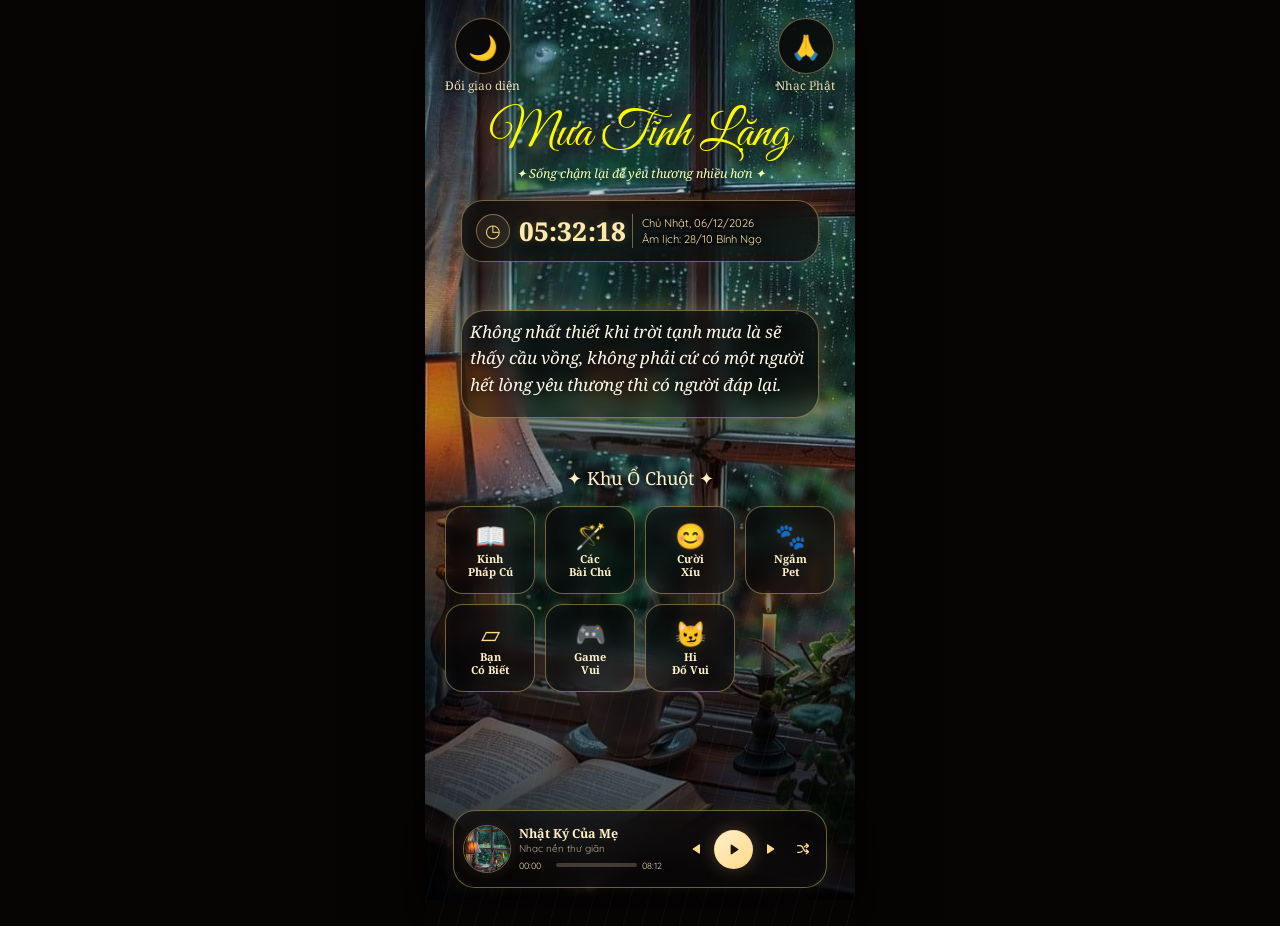
==== commit 22624ff0: "q" ====
--- a/index.html
+++ b/index.html
@@ -65,11 +65,7 @@
 
         <a class="menu-card" href="#game" id="gameBtn"><span class="m-icon">🎮</span><strong>Game<br>Vui</strong></a>
 
-        
-
-  
-
-        <a class="menu-card" href="#" id="zenBtn"><span class="m-icon">🪷</span><strong>Thư Giãn<br>Zen</strong></a>
+        <a class="menu-card" href="#" id="quizBtn"><span class="m-icon">😼</span><strong>Hi<br>Đố Vui</strong></a>
       </nav>
 
       <audio id="chantAudio" preload="metadata" loop src="audio/lists/000nammo.mp3"></audio>
@@ -173,7 +169,7 @@
   <div class="caro-modal" id="caroModal" aria-hidden="true">
     <div class="caro-card">
       <button class="game-close-btn" id="closeCaroBtn" type="button">×</button>
-      <h2 class="caro-title">Caro 15x15</h2>
+      <h2 class="caro-title">Caro</h2>
       <div class="caro-topline">
         <div>Người chơi: <b id="caroPlayerScore">0</b></div>
         <div>Máy: <b id="caroBotScore">0</b></div>
--- a/css/index.css
+++ b/css/index.css
@@ -1431,4 +1431,43 @@
 .thanchu-reader-card p{
   max-height:58vh;
   overflow:auto;
+}
+
+.quiz-card{
+  width:min(370px,94vw);
+}
+
+.quiz-question{
+  margin:14px auto 16px;
+  padding:16px;
+  border-radius:20px;
+  border:1px solid var(--line);
+  background:color-mix(in srgb, var(--glass-panel) 68%, transparent);
+  color:var(--gold-soft);
+  font-family:"Noto Serif", Georgia, serif;
+  font-size:17px;
+  line-height:1.55;
+  text-align:left;
+  box-shadow:inset 0 0 18px rgba(255,255,255,.035), 0 0 18px var(--theme-shadow-soft);
+}
+
+.quiz-answer{
+  margin:0 auto 16px;
+  padding:13px 15px;
+  border-radius:18px;
+  border:1px dashed var(--line);
+  color:var(--gold);
+  background:var(--theme-glass);
+  font-family:"Noto Serif", Georgia, serif;
+  font-size:16px;
+  line-height:1.5;
+  text-align:left;
+  white-space:pre-line;
+}
+
+.quiz-actions{
+  display:flex;
+  justify-content:center;
+  gap:10px;
+  flex-wrap:wrap;
 }
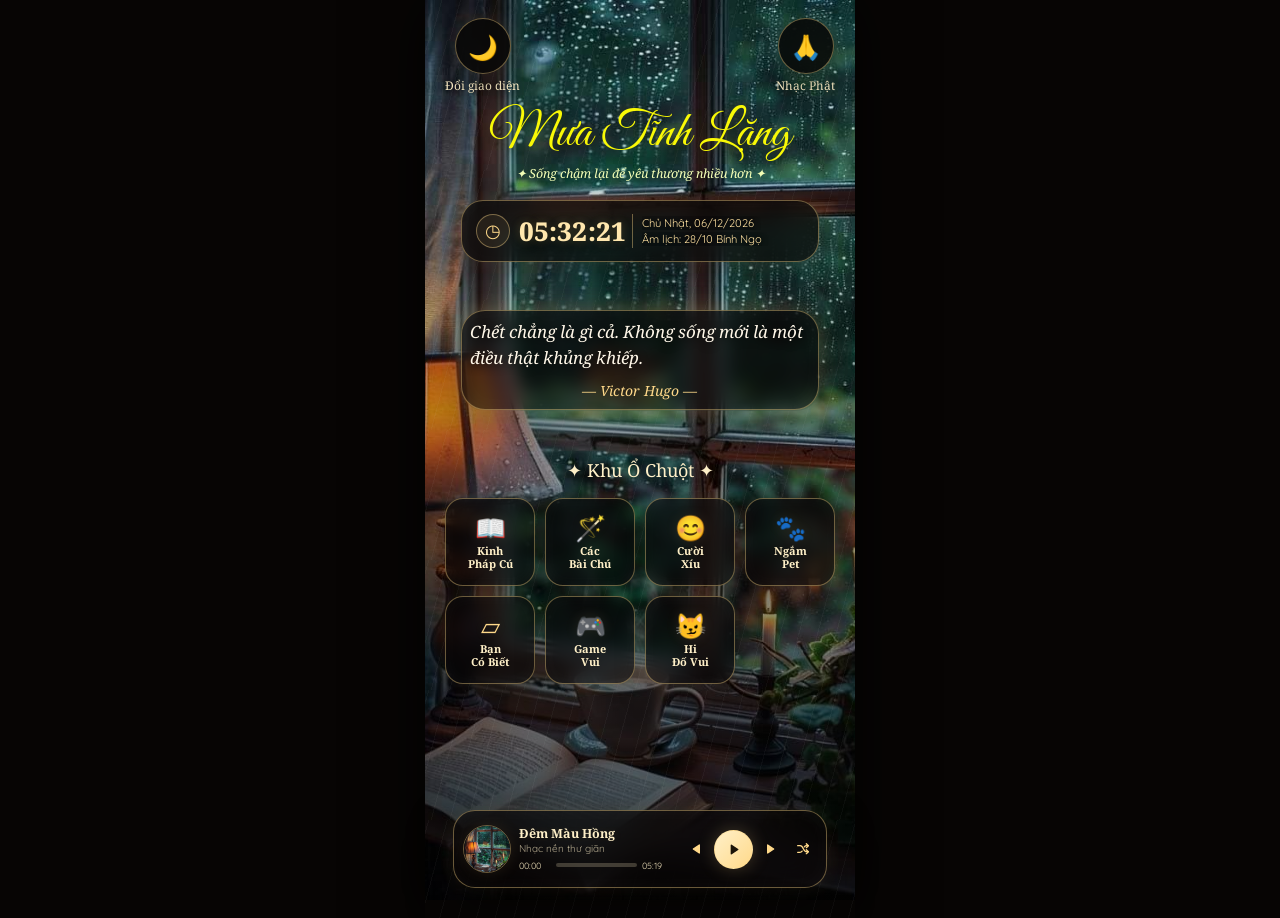
==== commit d54e300d: "up" ====
--- a/index.html
+++ b/index.html
@@ -16,12 +16,11 @@
     <div class="content app-home-layout">
       <section class="app-topbar" aria-label="Thanh công cụ MyDoc">
         <button class="top-round-action theme-float-btn" id="themeFloatBtn" type="button" title="Chủ đề">
-            <span class="top-action-icon">🎨</span>
-            <span class="top-action-label">Chủ đề</span>
-          </button>
+          <span class="top-action-icon">🎨</span>
+          <span class="top-action-label">Chủ đề</span>
+        </button>
 
         <div class="top-action-group">
-          
           <button class="top-round-action chant-float-btn" id="chantFloatBtn" type="button" title="Nhạc Niệm Phật">
             <span class="top-action-icon">🙏</span>
             <span class="top-action-label">Nhạc Phật</span>
@@ -220,11 +219,8 @@
   </div>
 
   <div class="toast" id="toast"></div>
-
   <script src="js/caro.js"></script>
   <script src="js/game2048.js"></script>
   <script src="js/index.js"></script>
-
-
 </body>
 </html>
--- a/css/index.css
+++ b/css/index.css
@@ -14,28 +14,6 @@
   --quote:#fff7e8;
   --theme-shadow:rgba(255,217,138,.22);
   --theme-shadow-soft:rgba(255,217,138,.10);
-  --glass-panel:rgba(8,6,5,.84);
-  --theme-glass:rgba(255,217,138,.08);
-  --theme-glass-strong:rgba(255,217,138,.15);
-  --theme-card-bg:linear-gradient(145deg, rgba(15,20,28,.94), rgba(7,10,15,.92));
-  --theme-game-bg:linear-gradient(145deg, rgba(12,10,8,.96), rgba(20,12,7,.92));
-  --modal-glow-1:rgba(255,217,138,.22);
-  --modal-glow-2:rgba(96,165,250,.14);
-}
-
-.room-app[data-theme="rain"],
-body[data-theme="rain"]{
-  --gold:#ffd98a;
-  --gold-soft:#fff0c8;
-  --text:#fff6de;
-  --line:rgba(255,217,138,.42);
-  --title:#f9f906;
-  --clock:#ffe7ae;
-  --date:#ffe1a1;
-  --tagline:#f4ffb6;
-  --quote:#fff7e8;
-  --theme-shadow:rgba(255,217,138,.24);
-  --theme-shadow-soft:rgba(255,217,138,.11);
   --glass-panel:rgba(8,6,5,.84);
   --theme-glass:rgba(255,217,138,.08);
   --theme-glass-strong:rgba(255,217,138,.15);
@@ -671,15 +649,6 @@
   box-shadow:0 0 14px var(--theme-shadow), inset 0 0 12px var(--theme-shadow-soft);
 }
 
-.track-row,
-.progress,
-.rain-btn,
-.list-btn,
-.track-name,
-.controls{
-  display:none;
-}
-
 .footer-note{
   display:none;
 }
@@ -710,7 +679,6 @@
 /* POPUP CHUNG */
 .home-modal,
 .game-modal,
-.game-play-modal,
 .caro-modal,
 .game2048-modal,
 .kpc-mobile-modal,
@@ -728,8 +696,7 @@
 }
 
 .home-modal.show,
-.game-modal.show,
-.game-play-modal.show,
+.game-modal.show.show,
 .caro-modal.show,
 .game2048-modal.show{
   display:flex;
@@ -744,7 +711,6 @@
 .modal-card,
 .pet-home-box,
 .game-choice-card,
-.game-play-card,
 .caro-card,
 .game2048-card,
 .caro-result-box,
@@ -971,7 +937,6 @@
 
 /* GAME */
 .game-choice-card,
-.game-play-card,
 .caro-card,
 .game2048-card,
 .caro-result-box,
@@ -1470,4 +1435,4 @@
   justify-content:center;
   gap:10px;
   flex-wrap:wrap;
-}+}
